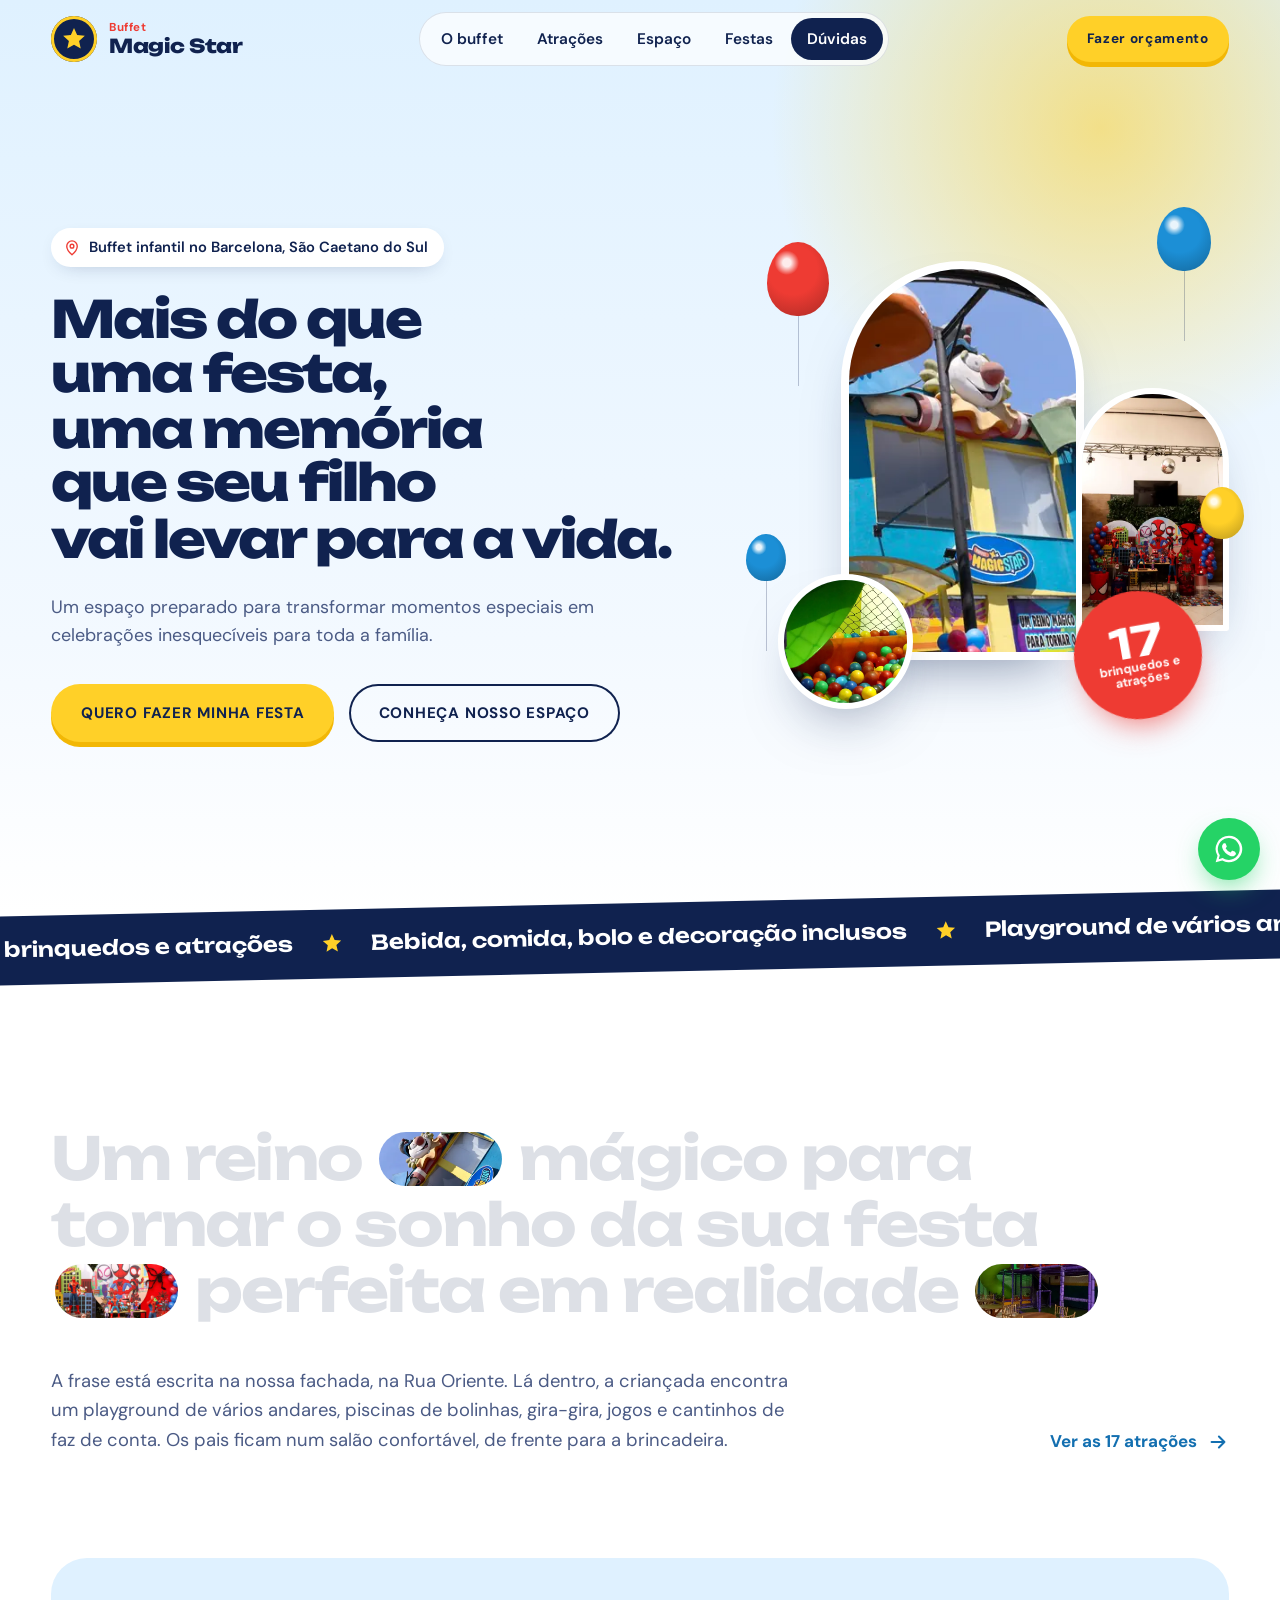
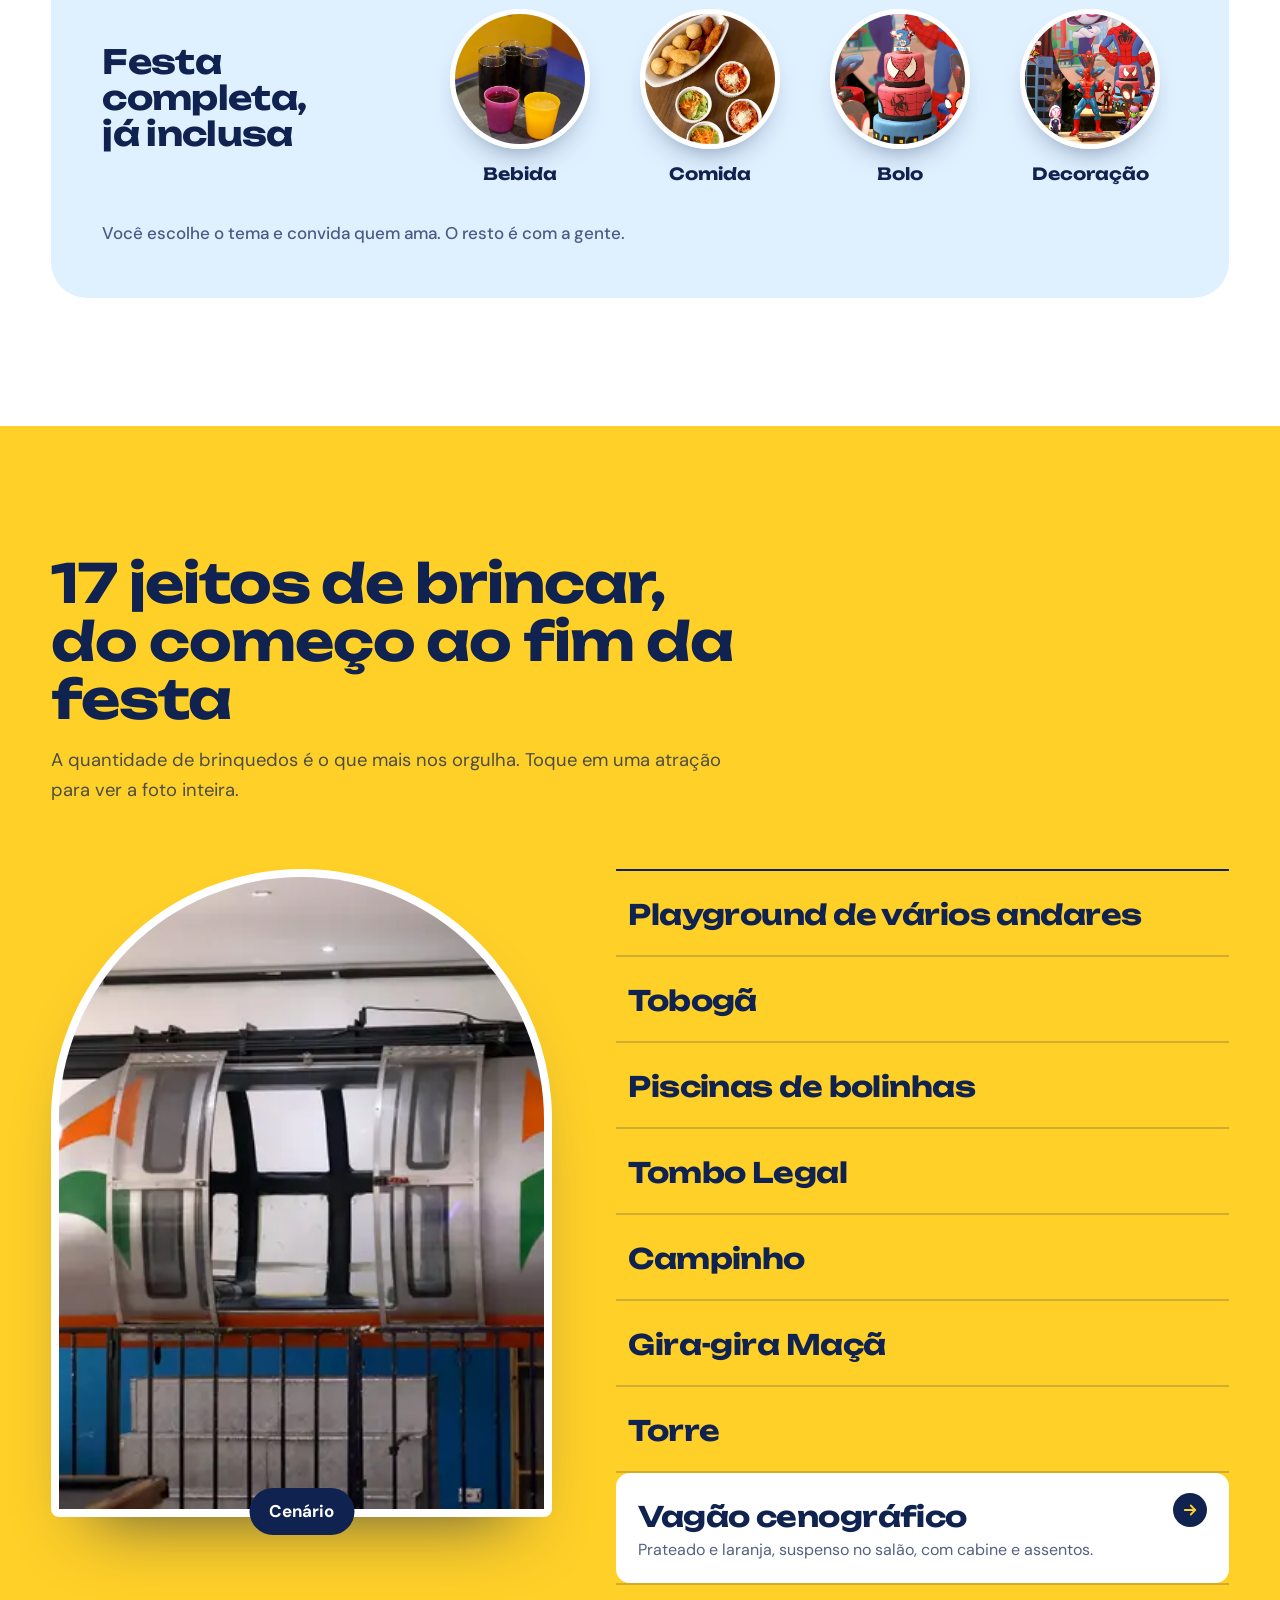
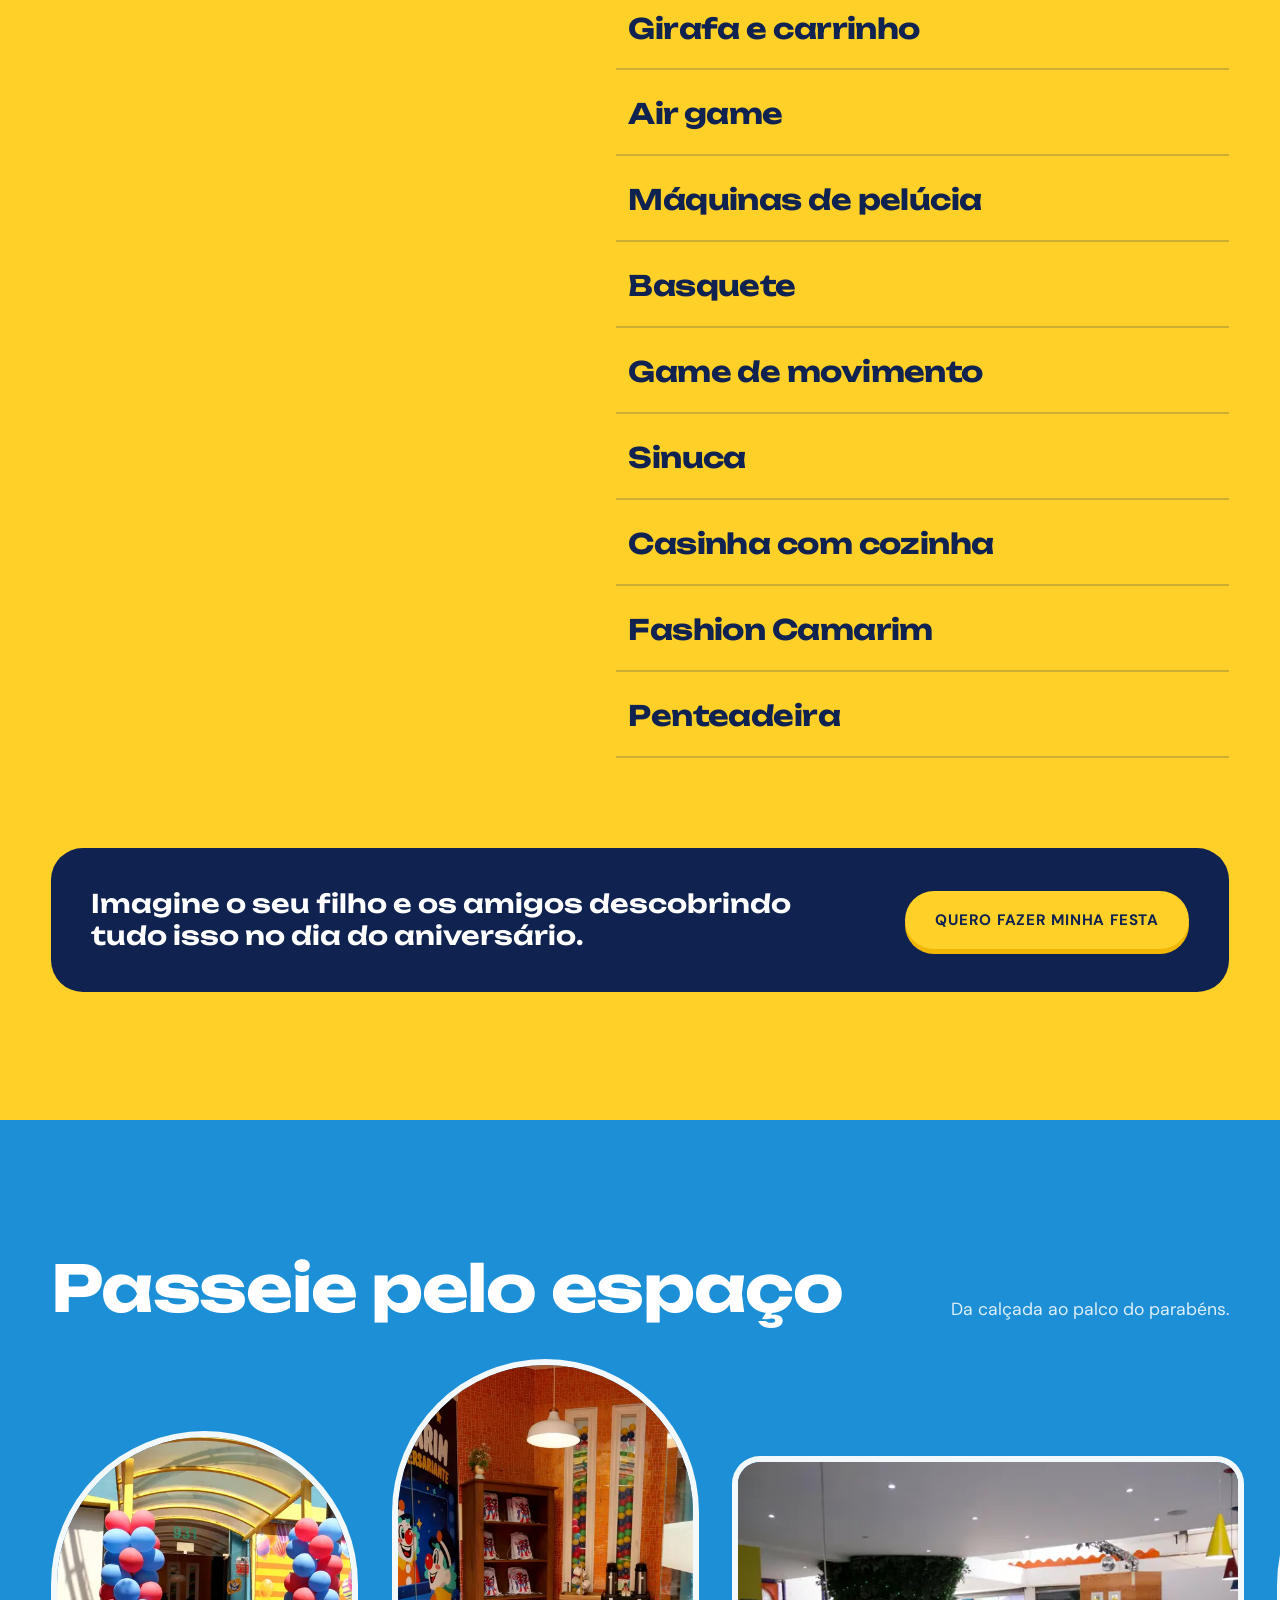
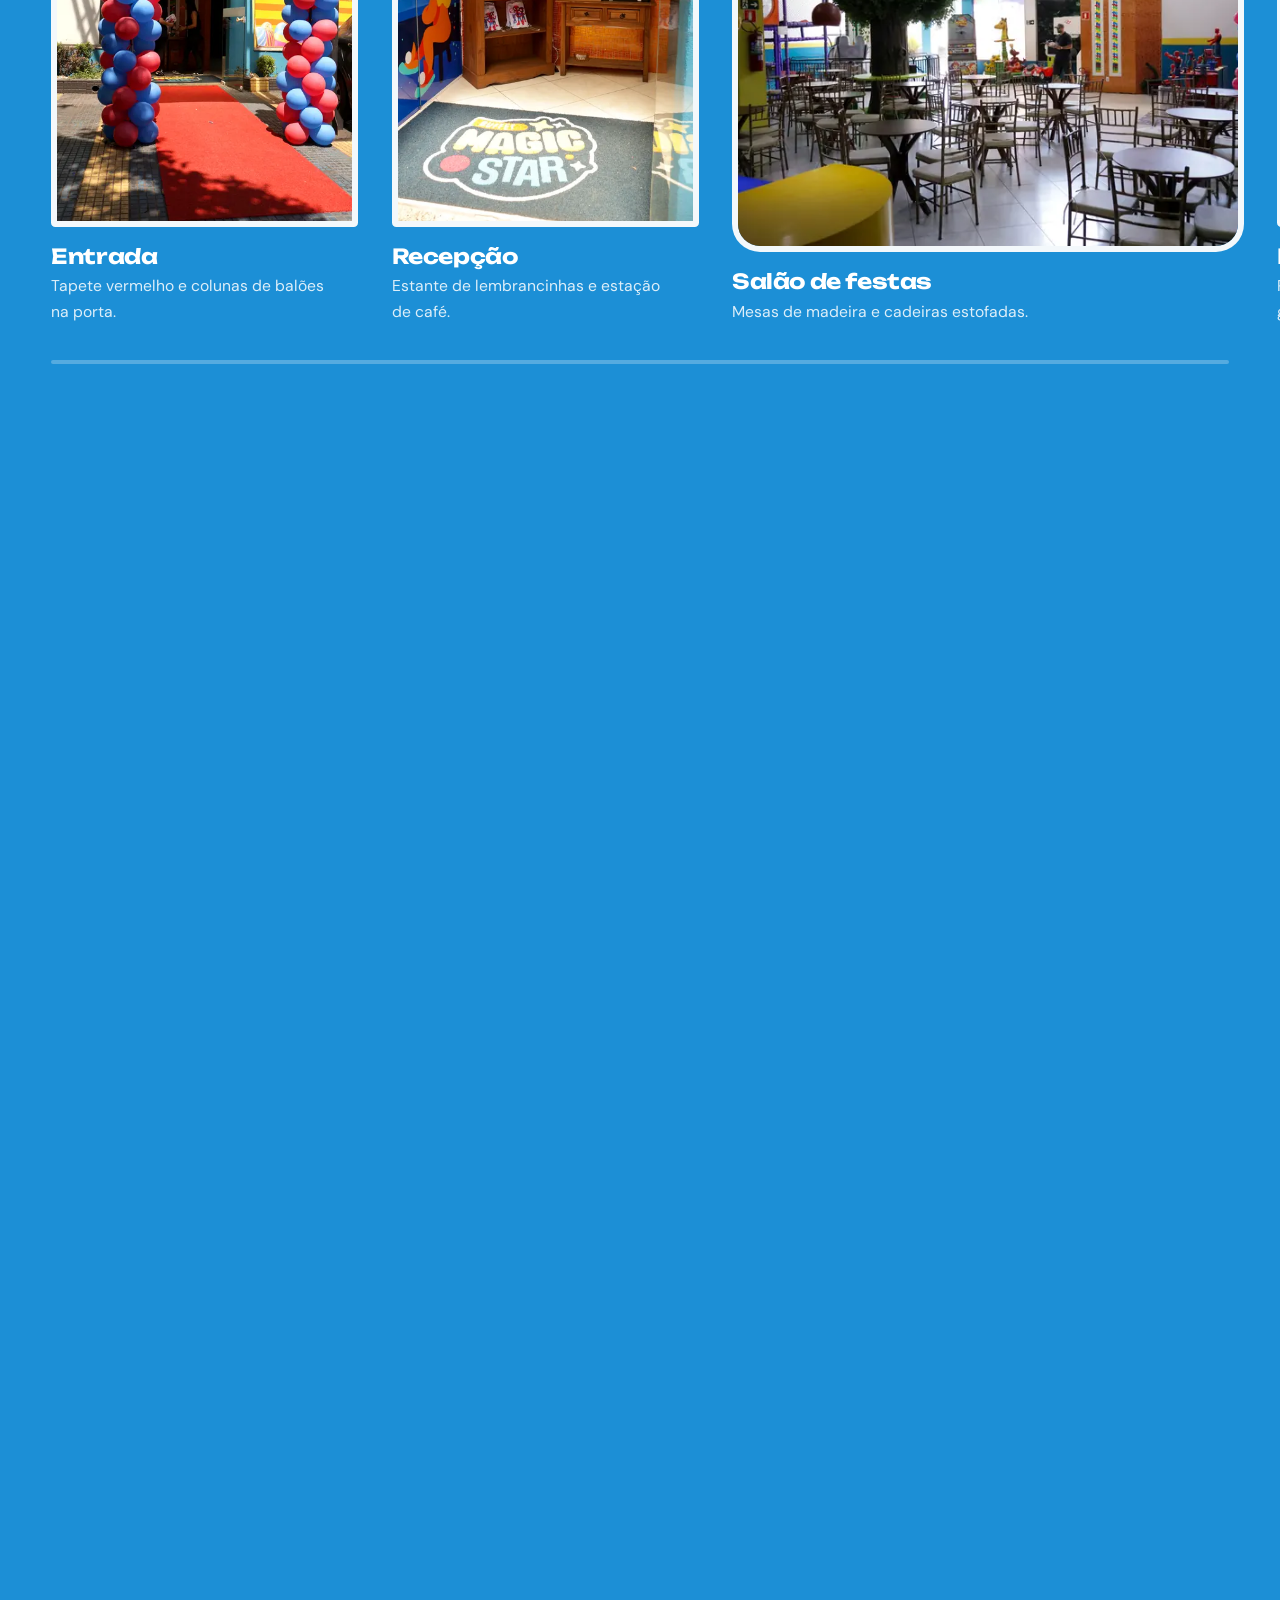
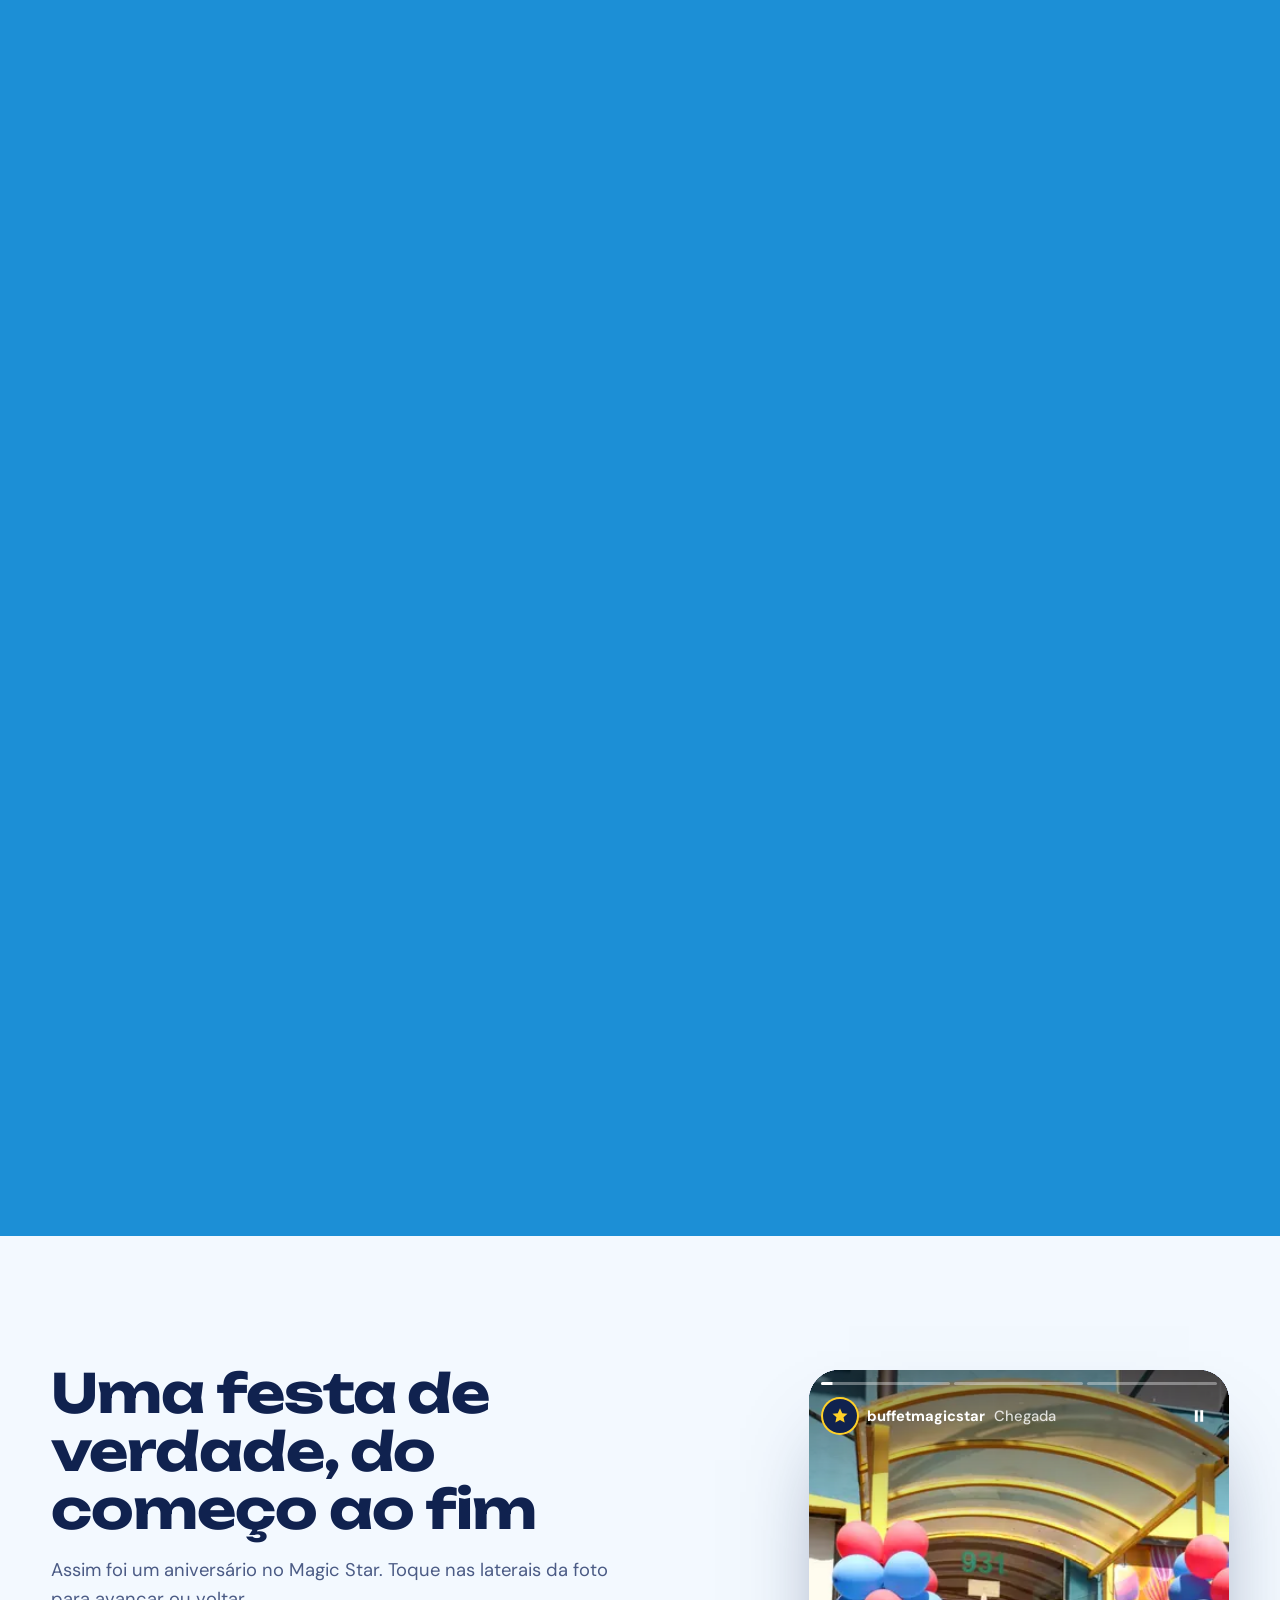
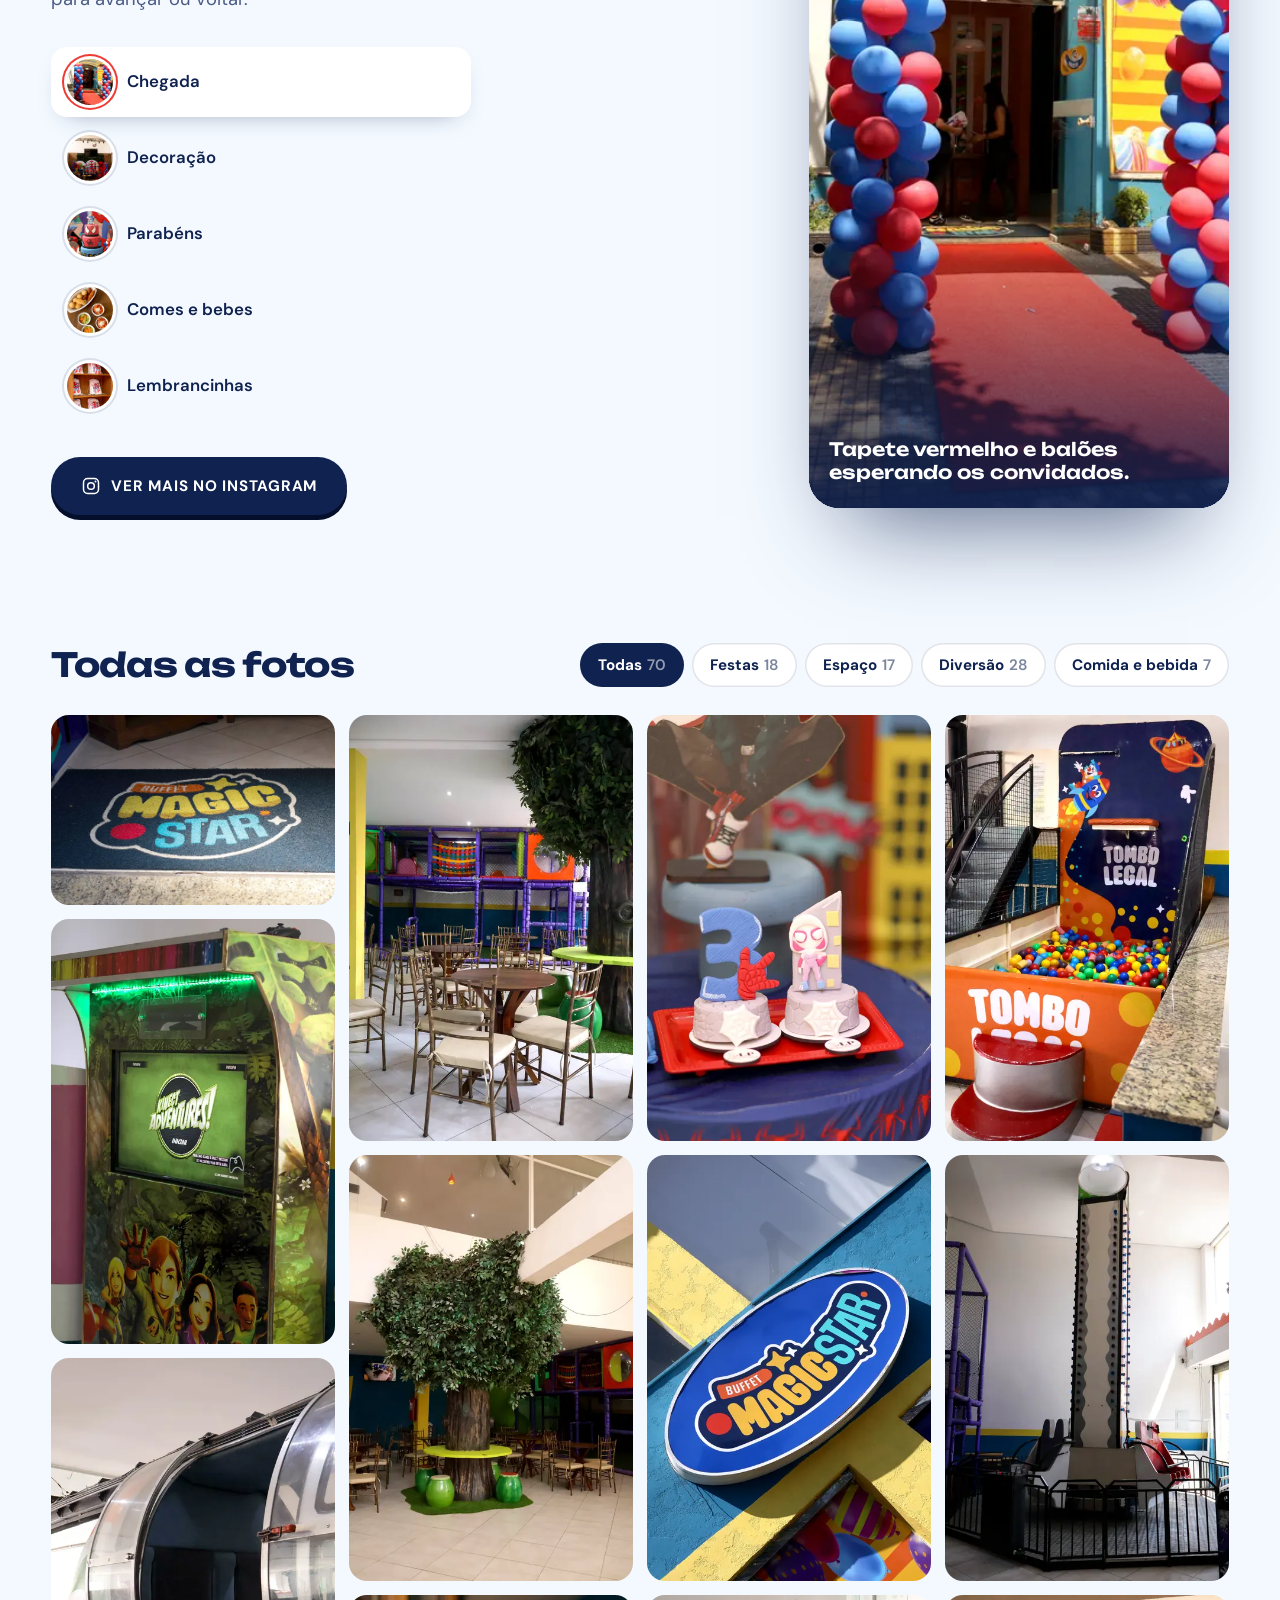
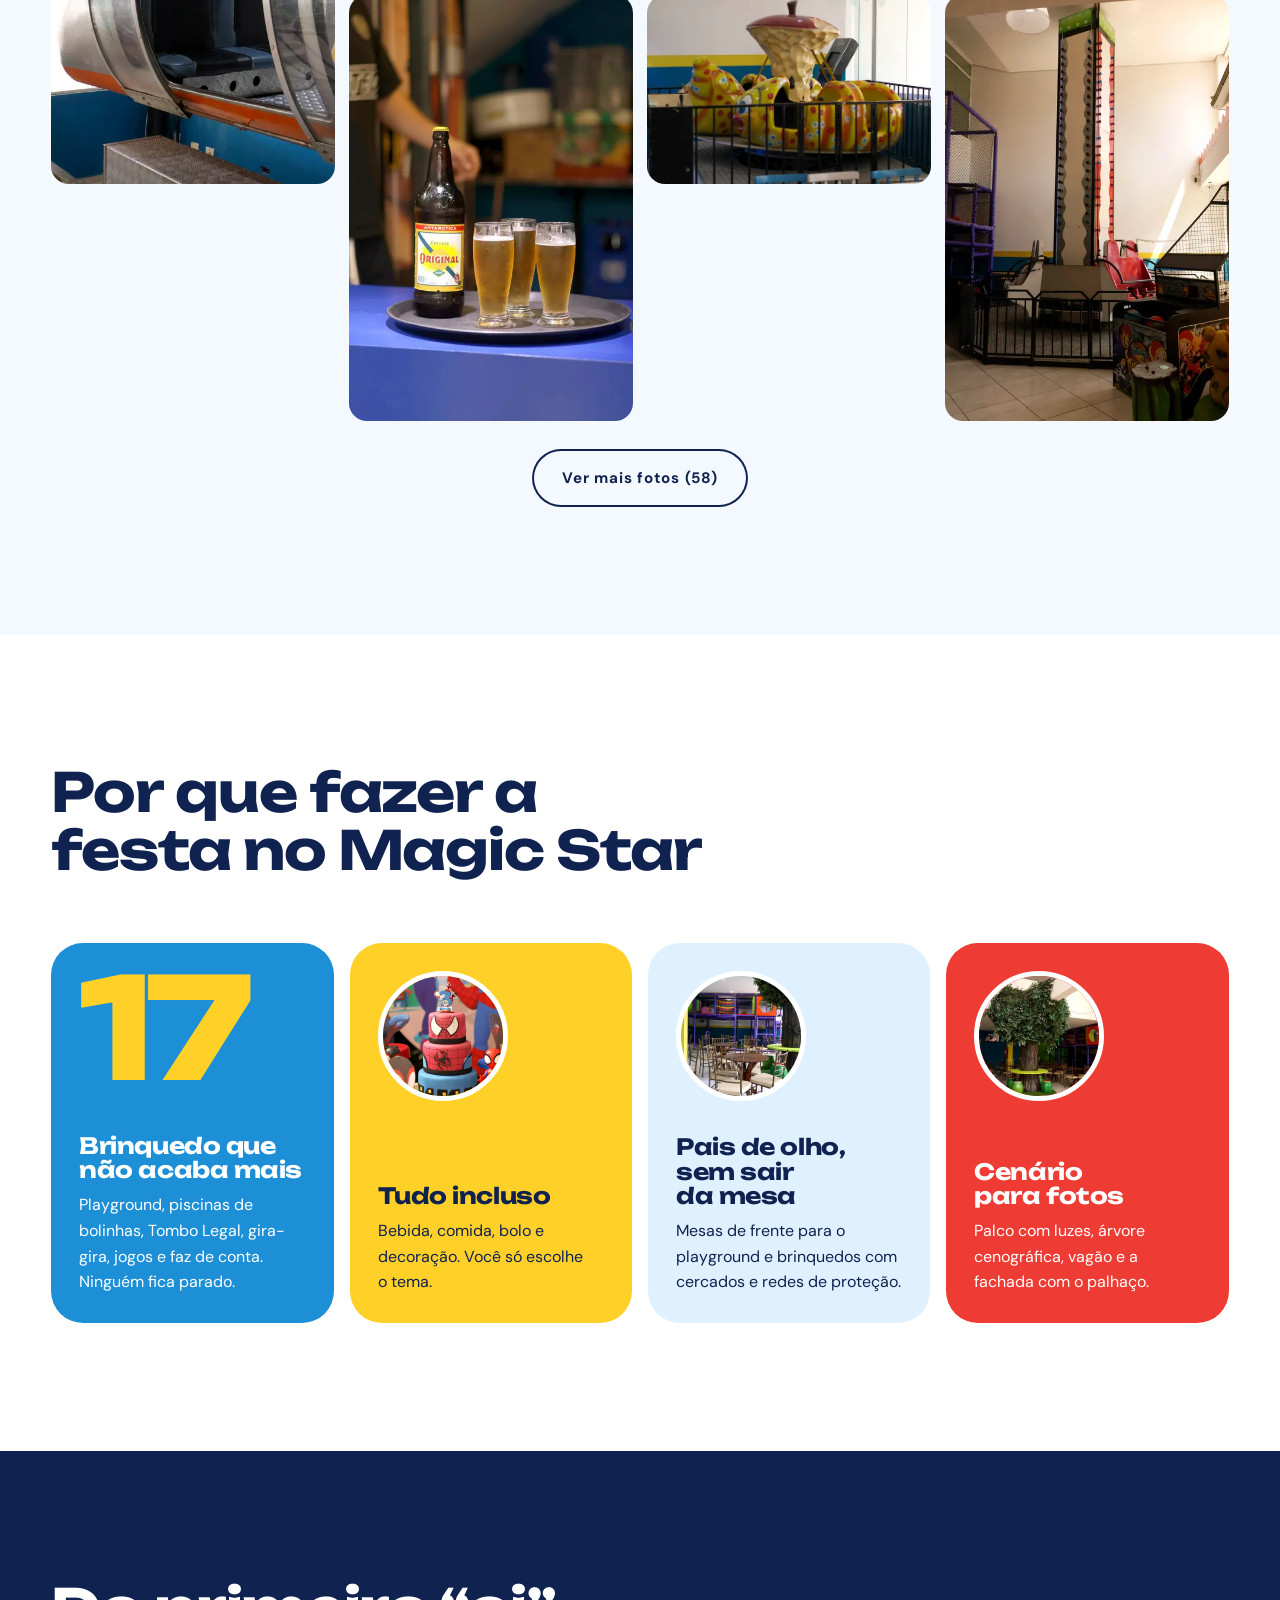
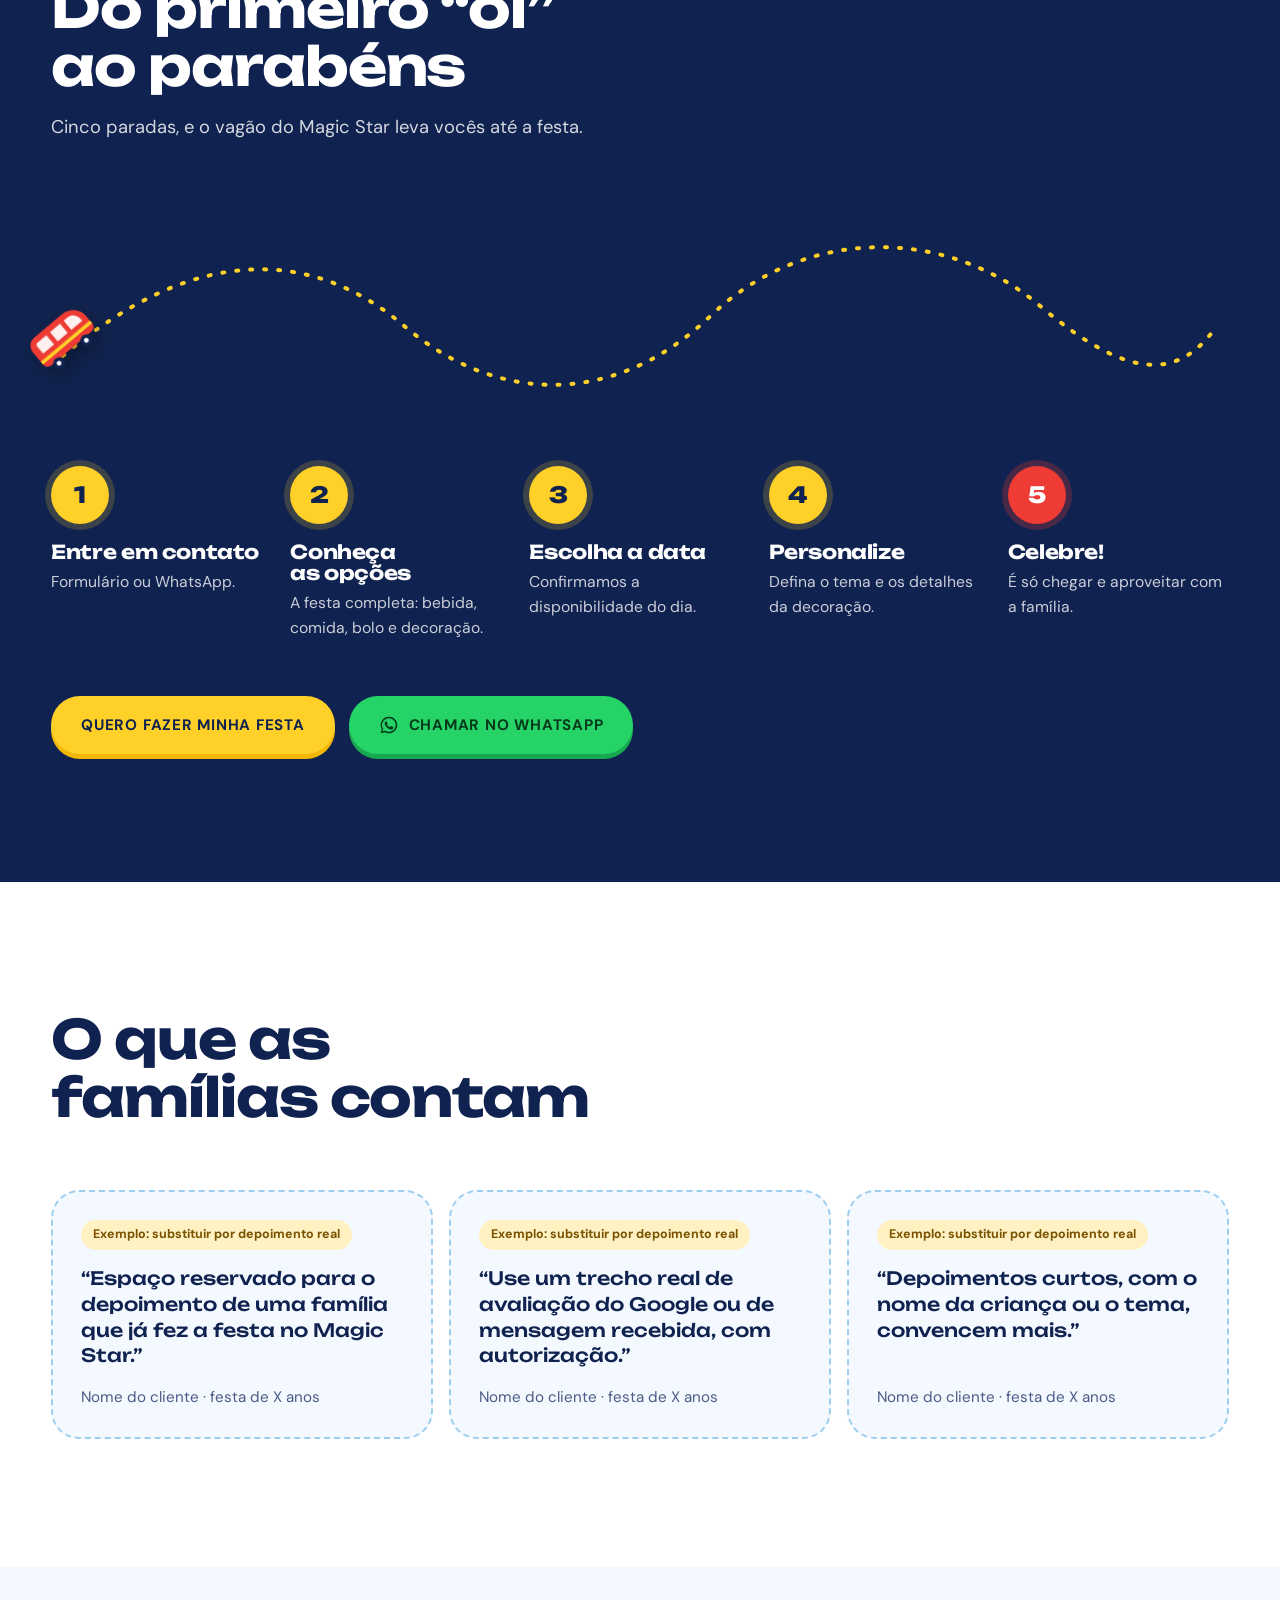
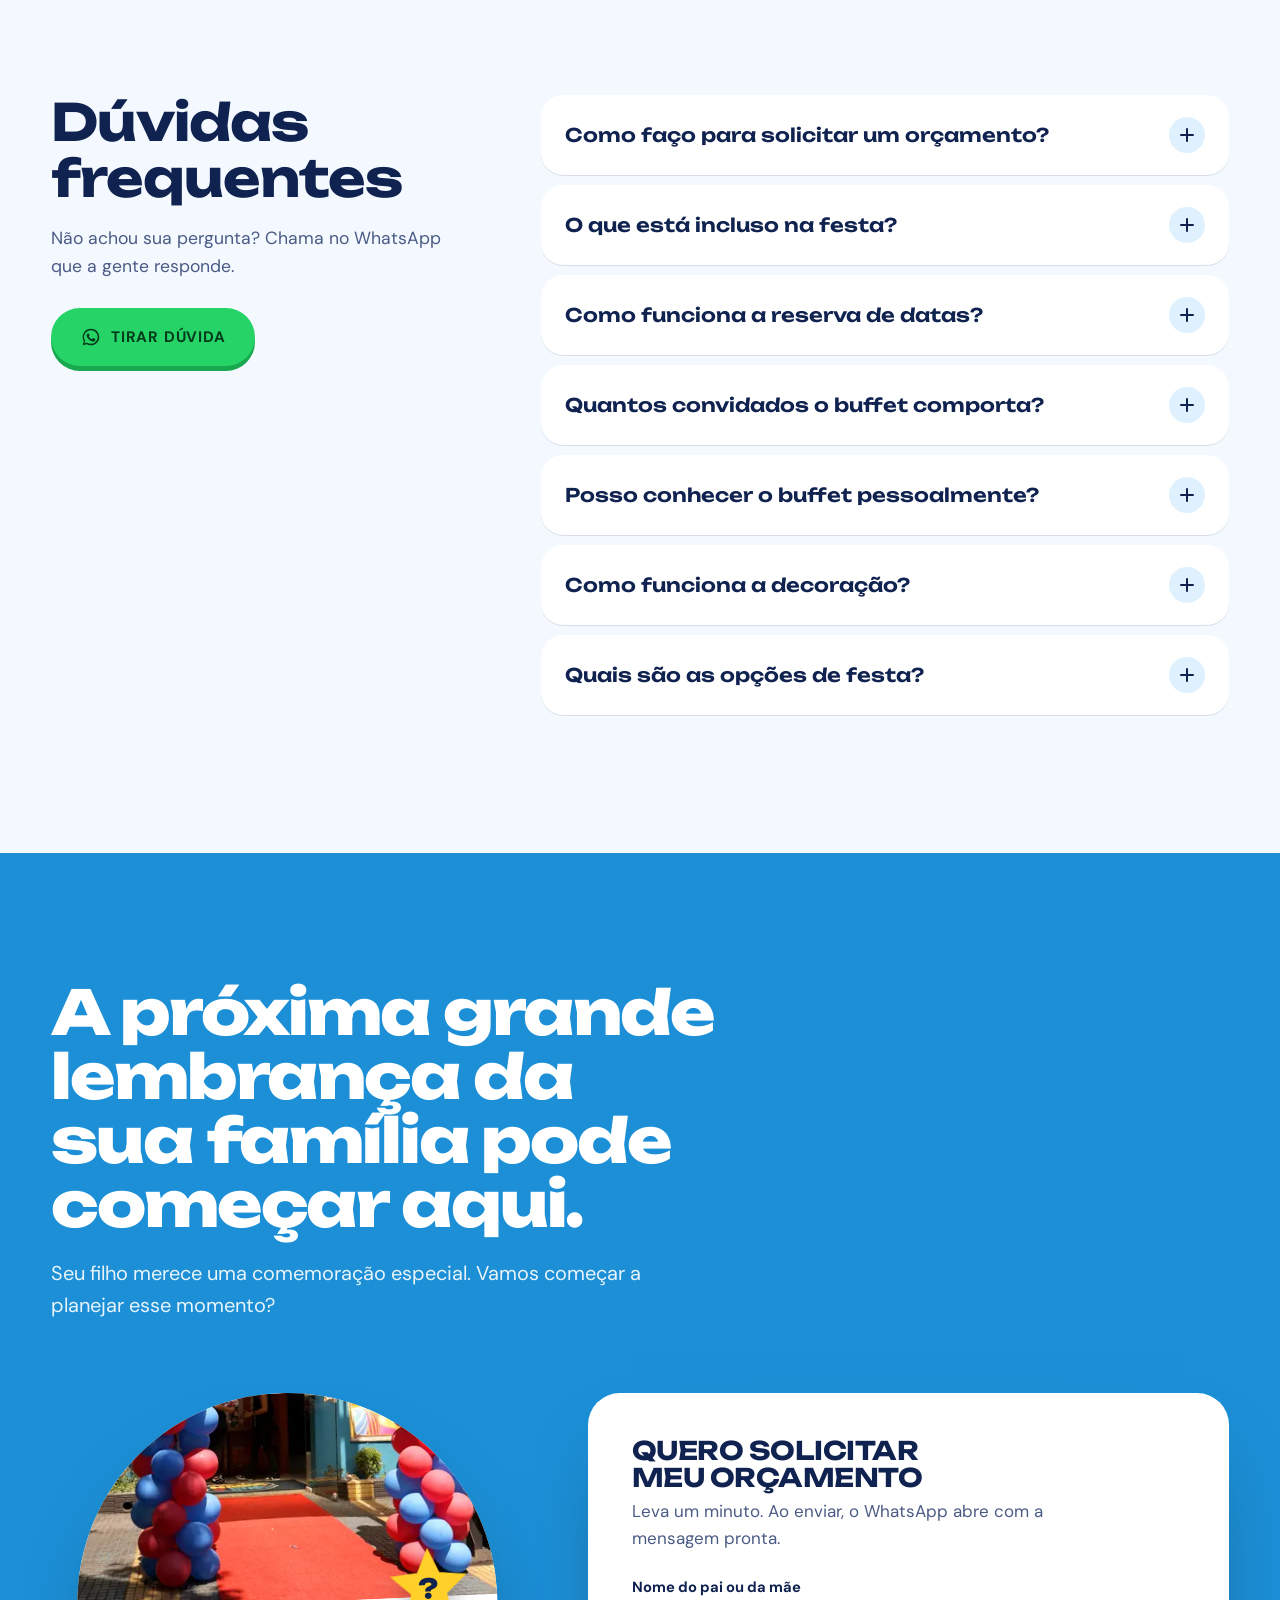
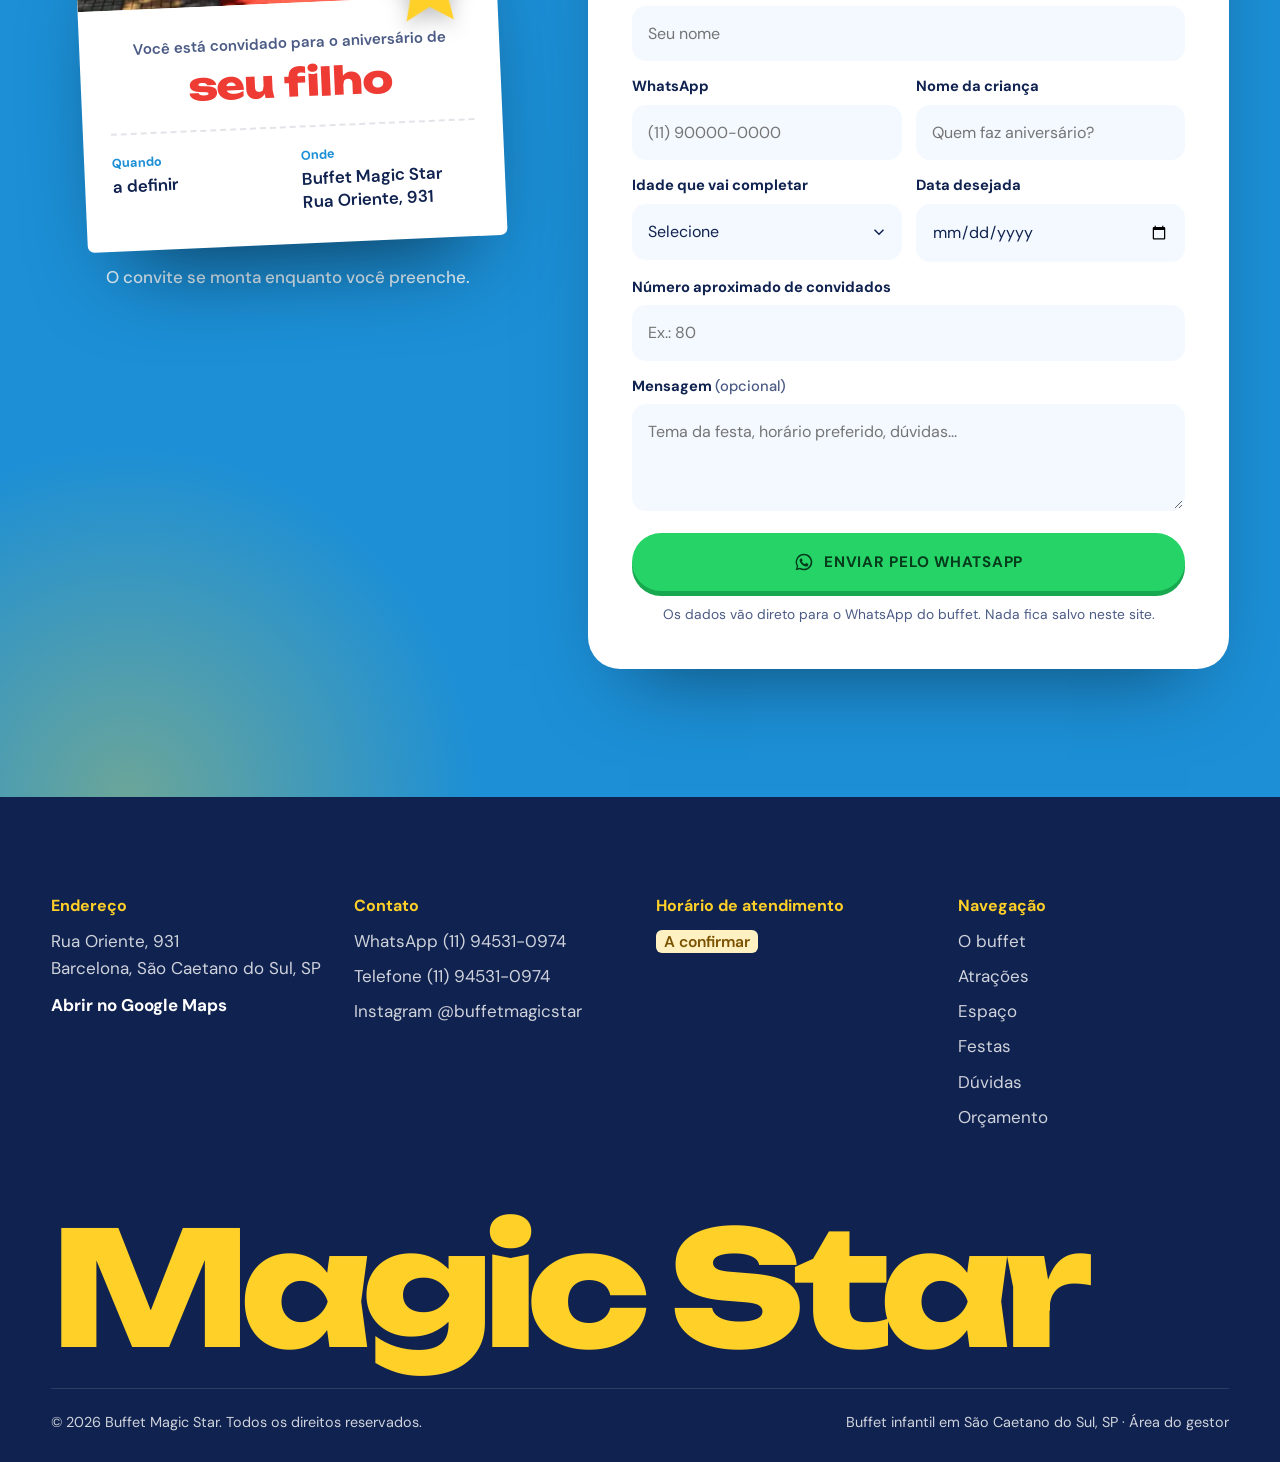
==== index.html @ 8ed6317f "Site Buffet Magic Star + Área do Gestor Site público, painel administrativo (Supabase), proposta púb" ====
<!doctype html>
<html lang="pt-BR">
<head>
  <meta charset="utf-8">
  <meta name="viewport" content="width=device-width, initial-scale=1, viewport-fit=cover">
  <!-- SEO: ao definir o domínio, troque https://www.buffetmagicstar.com.br em todo este <head> -->
  <title>Buffet Infantil em São Caetano do Sul | Buffet Magic Star – Barcelona</title>
  <meta name="description" content="Buffet infantil no bairro Barcelona, em São Caetano do Sul. 17 brinquedos e atrações, playground de vários andares e festa completa com bebida, comida, bolo e decoração. Peça seu orçamento pelo WhatsApp.">
  <meta name="keywords" content="buffet infantil São Caetano do Sul, buffet infantil Barcelona, festa infantil São Caetano, buffet de aniversário infantil ABC, Buffet Magic Star, festa infantil com playground">
  <link rel="canonical" href="https://www.buffetmagicstar.com.br/">
  <meta name="robots" content="index, follow, max-image-preview:large">
  <meta name="theme-color" content="#1c8fd6">
  <meta name="geo.region" content="BR-SP">
  <meta name="geo.placename" content="São Caetano do Sul">

  <meta property="og:type" content="website">
  <meta property="og:locale" content="pt_BR">
  <meta property="og:site_name" content="Buffet Magic Star">
  <meta property="og:title" content="Buffet Magic Star | Buffet infantil em São Caetano do Sul">
  <meta property="og:description" content="Mais do que uma festa, uma memória que seu filho vai levar para a vida. 17 brinquedos e festa completa com bebida, comida, bolo e decoração.">
  <meta property="og:url" content="https://www.buffetmagicstar.com.br/">
  <meta property="og:image" content="https://www.buffetmagicstar.com.br/assets/og-image.jpg">
  <meta property="og:image:width" content="1200">
  <meta property="og:image:height" content="630">
  <meta property="og:image:alt" content="Salão do Buffet Magic Star com mesas e playground de vários andares">
  <meta name="twitter:card" content="summary_large_image">

  <link rel="icon" href="assets/favicon.svg" type="image/svg+xml">
  <link rel="apple-touch-icon" href="assets/apple-touch-icon.png">
  <link rel="manifest" href="site.webmanifest">

  <link rel="preconnect" href="https://fonts.googleapis.com">
  <link rel="preconnect" href="https://fonts.gstatic.com" crossorigin>
  <link href="https://fonts.googleapis.com/css2?family=Unbounded:wght@500;600;700;800&family=DM+Sans:opsz,wght@9..40,400;9..40,500;9..40,600;9..40,700&display=swap" rel="stylesheet">
  <link rel="preload" as="image" href="assets/img/fachada-vagao-palhaco-1280.webp" imagesrcset="assets/img/fachada-vagao-palhaco-640.webp 640w, assets/img/fachada-vagao-palhaco-1280.webp 1280w" imagesizes="(max-width: 820px) 60vw, 30vw" fetchpriority="high">
  <link rel="stylesheet" href="assets/css/style.css">

  <script type="application/ld+json">
  {
    "@context": "https://schema.org",
    "@graph": [
      {
        "@type": ["LocalBusiness", "EventVenue"],
        "@id": "https://www.buffetmagicstar.com.br/#buffet",
        "name": "Buffet Magic Star",
        "description": "Buffet infantil em São Caetano do Sul com 17 brinquedos e atrações, playground de vários andares e festa completa com bebida, comida, bolo e decoração.",
        "url": "https://www.buffetmagicstar.com.br/",
        "image": ["https://www.buffetmagicstar.com.br/assets/og-image.jpg"],
        "telephone": "+55-11-94531-0974",
        "address": {
          "@type": "PostalAddress",
          "streetAddress": "Rua Oriente, 931",
          "addressLocality": "São Caetano do Sul",
          "addressRegion": "SP",
          "addressCountry": "BR"
        },
        "areaServed": ["São Caetano do Sul", "ABC Paulista"],
        "sameAs": ["https://www.instagram.com/buffetmagicstar/"]
      },
      {
        "@type": "FAQPage",
        "mainEntity": [
          { "@type": "Question", "name": "Como faço para solicitar um orçamento?", "acceptedAnswer": { "@type": "Answer", "text": "Preencha o formulário do site, que monta a mensagem e abre o WhatsApp do buffet, ou chame direto no (11) 94531-0974." } },
          { "@type": "Question", "name": "O que está incluso na festa?", "acceptedAnswer": { "@type": "Answer", "text": "A festa inclui bebida, comida, bolo e decoração, além de todos os brinquedos do espaço." } }
        ]
      }
    ]
  }
  </script>
</head>
<body>
<a class="skip-link" href="#conteudo">Pular para o conteúdo</a>

<svg width="0" height="0" style="position:absolute" aria-hidden="true">
  <defs>
    <symbol id="i-star" viewBox="0 0 24 24"><path fill="currentColor" d="M12 1.8l2.9 6.5 7.1.7-5.3 4.8 1.5 7-6.2-3.6-6.2 3.6 1.5-7L2 9l7.1-.7z"/></symbol>
    <symbol id="i-wa" viewBox="0 0 24 24"><path fill="currentColor" d="M12 2a10 10 0 0 0-8.6 15.1L2 22l5-1.3A10 10 0 1 0 12 2zm0 18.2c-1.6 0-3.1-.4-4.4-1.2l-.3-.2-3 .8.8-2.9-.2-.3A8.2 8.2 0 1 1 12 20.2zm4.5-6.1c-.2-.1-1.5-.7-1.7-.8-.2-.1-.4-.1-.6.1l-.8 1c-.1.2-.3.2-.5.1a6.7 6.7 0 0 1-3.3-2.9c-.2-.4.2-.4.7-1.3.1-.2 0-.3 0-.4l-.8-1.8c-.2-.5-.4-.4-.6-.4h-.5c-.2 0-.4.1-.7.3-.2.3-.9.9-.9 2.2s.9 2.5 1 2.7c.1.2 1.8 2.8 4.4 3.9 1.6.7 2.3.8 3.1.6.5-.1 1.5-.6 1.7-1.2.2-.6.2-1.1.2-1.2-.1-.1-.3-.2-.5-.3z"/></symbol>
    <symbol id="i-ig" viewBox="0 0 24 24"><g fill="none" stroke="currentColor" stroke-width="1.8"><rect x="3" y="3" width="18" height="18" rx="5"/><circle cx="12" cy="12" r="4"/></g><circle cx="17.4" cy="6.6" r="1.2" fill="currentColor"/></symbol>
    <symbol id="i-pin" viewBox="0 0 24 24"><g fill="none" stroke="currentColor" stroke-width="1.8" stroke-linejoin="round"><path d="M12 21s-7-6.1-7-11.5a7 7 0 0 1 14 0C19 14.9 12 21 12 21z"/><circle cx="12" cy="9.5" r="2.5"/></g></symbol>
    <symbol id="i-left" viewBox="0 0 24 24"><path fill="none" stroke="currentColor" stroke-width="2.2" stroke-linecap="round" stroke-linejoin="round" d="M15 5l-7 7 7 7"/></symbol>
    <symbol id="i-right" viewBox="0 0 24 24"><path fill="none" stroke="currentColor" stroke-width="2.2" stroke-linecap="round" stroke-linejoin="round" d="M9 5l7 7-7 7"/></symbol>
    <symbol id="i-close" viewBox="0 0 24 24"><path fill="none" stroke="currentColor" stroke-width="2.2" stroke-linecap="round" d="M6 6l12 12M18 6L6 18"/></symbol>
    <symbol id="i-expand" viewBox="0 0 24 24"><path fill="none" stroke="currentColor" stroke-width="2" stroke-linecap="round" stroke-linejoin="round" d="M4 9V4h5M20 9V4h-5M4 15v5h5M20 15v5h-5"/></symbol>
    <symbol id="i-pause" viewBox="0 0 24 24"><path fill="currentColor" d="M7 5h3.5v14H7zM13.5 5H17v14h-3.5z"/></symbol>
    <symbol id="i-play" viewBox="0 0 24 24"><path fill="currentColor" d="M8 5v14l11-7z"/></symbol>
    <symbol id="i-arrow" viewBox="0 0 24 24"><path fill="none" stroke="currentColor" stroke-width="2.2" stroke-linecap="round" stroke-linejoin="round" d="M5 12h14M13 6l6 6-6 6"/></symbol>
    <!-- vagão da fachada, usado no trilho do "Como funciona" -->
    <symbol id="i-wagon" viewBox="0 0 64 40"><path fill="#ee3b33" d="M6 12c0-5 4-9 9-9h30c8 0 15 6 15 14v8c0 3-2 5-5 5H11c-3 0-5-2-5-5z"/><path fill="#fff" opacity=".92" d="M14 8h10v10H12v-8c0-1 1-2 2-2zM28 8h11v10H28zM43 8h4c5 0 8 4 8 9v1H43z"/><path fill="#ffd028" d="M6 22h54v3H6z"/><circle cx="17" cy="33" r="5" fill="#10224f"/><circle cx="47" cy="33" r="5" fill="#10224f"/><circle cx="17" cy="33" r="2" fill="#fff"/><circle cx="47" cy="33" r="2" fill="#fff"/></symbol>
  </defs>
</svg>

<!-- ========== CABEÇALHO ========== -->
<header class="header">
  <div class="header__inner">
    <a class="brand" href="#inicio" aria-label="Buffet Magic Star, voltar ao início">
      <span class="brand__badge" aria-hidden="true"><svg><use href="#i-star"/></svg></span>
      <span class="brand__text"><span class="brand__small">Buffet</span><span class="brand__name">Magic Star</span></span>
    </a>
    <nav class="nav" aria-label="Principal">
      <a href="#o-buffet">O buffet</a>
      <a href="#atracoes">Atrações</a>
      <a href="#espaco">Espaço</a>
      <a href="#festa">Festas</a>
      <a href="#duvidas">Dúvidas</a>
    </nav>
    <a class="btn btn--sm" href="#orcamento">Fazer orçamento</a>
    <button class="menu-toggle" type="button" aria-expanded="false" aria-controls="menu-mobile" aria-label="Abrir menu"><span></span></button>
  </div>
</header>

<div class="mobile-menu" id="menu-mobile" aria-hidden="true">
  <nav aria-label="Menu do celular">
    <a href="#o-buffet">O buffet</a>
    <a href="#atracoes">Atrações</a>
    <a href="#espaco">Espaço</a>
    <a href="#festa">Festas</a>
    <a href="#como-funciona">Como funciona</a>
    <a href="#duvidas">Dúvidas</a>
  </nav>
  <a class="btn" href="#orcamento">QUERO FAZER MINHA FESTA</a>
  <p class="mobile-menu__meta">Rua Oriente, 931, Barcelona, São Caetano do Sul</p>
</div>

<main id="conteudo">

<!-- ========== 1. INÍCIO ========== -->
<section class="hero" id="inicio" aria-labelledby="hero-title">
  <div class="hero__sun" aria-hidden="true"></div>
  <div class="hero__grid">
    <div class="hero__copy">
      <p class="hero__place"><svg aria-hidden="true"><use href="#i-pin"/></svg>Buffet infantil no Barcelona, São Caetano do Sul</p>
      <h1 class="hero__title" id="hero-title">
        <span class="line"><span>Mais do que uma festa,</span></span>
        <span class="line"><span>uma memória que seu filho</span></span>
        <span class="line"><span>vai levar para a vida.</span></span>
      </h1>
      <p class="hero__sub">Um espaço preparado para transformar momentos especiais em celebrações inesquecíveis para toda a família.</p>
      <div class="hero__ctas">
        <a class="btn" href="#orcamento">QUERO FAZER MINHA FESTA</a>
        <a class="btn btn--outline" href="#espaco">CONHEÇA NOSSO ESPAÇO</a>
      </div>
    </div>

    <div class="hero__stage" aria-label="Fotos do Buffet Magic Star">
      <figure class="arch arch--main"><img src="assets/img/fachada-vagao-palhaco-1280.webp" srcset="assets/img/fachada-vagao-palhaco-640.webp 640w, assets/img/fachada-vagao-palhaco-1280.webp 1280w, assets/img/fachada-vagao-palhaco-1920.webp 1920w" sizes="(max-width: 820px) 60vw, 30vw" width="1280" height="853" fetchpriority="high" decoding="async" alt="Fachada azul e amarela do Buffet Magic Star com o palhaço e o vagão cenográfico"></figure>
      <figure class="arch arch--b"><img src="assets/img/palco-mesa-bolo-1280.webp" srcset="assets/img/palco-mesa-bolo-640.webp 480w, assets/img/palco-mesa-bolo-1280.webp 960w" sizes="(max-width: 820px) 34vw, 16vw" width="960" height="1440" fetchpriority="high" decoding="async" alt="Palco da mesa do bolo com iluminação, globo espelhado e painel de folhagem"></figure>
      <figure class="circle circle--c"><img src="assets/img/piscina-bolinhas-1280.webp" srcset="assets/img/piscina-bolinhas-640.webp 480w, assets/img/piscina-bolinhas-1280.webp 960w" sizes="(max-width: 820px) 28vw, 13vw" width="960" height="1440" fetchpriority="high" decoding="async" alt="Piscina de bolinhas coloridas do playground"></figure>
      <div class="hero__sticker" aria-hidden="true"><strong>17</strong><span>brinquedos e atrações</span></div>
      <canvas class="hero__canvas" aria-hidden="true"></canvas>
      <div class="hero__fallback" aria-hidden="true"></div>
    </div>
  </div>
</section>

<div class="ticker" aria-hidden="true">
  <div class="ticker__track">
    <span>17 brinquedos e atrações</span><svg><use href="#i-star"/></svg>
    <span>Bebida, comida, bolo e decoração inclusos</span><svg><use href="#i-star"/></svg>
    <span>Playground de vários andares</span><svg><use href="#i-star"/></svg>
    <span>Rua Oriente, 931, Barcelona</span><svg><use href="#i-star"/></svg>
    <span>17 brinquedos e atrações</span><svg><use href="#i-star"/></svg>
    <span>Bebida, comida, bolo e decoração inclusos</span><svg><use href="#i-star"/></svg>
    <span>Playground de vários andares</span><svg><use href="#i-star"/></svg>
    <span>Rua Oriente, 931, Barcelona</span><svg><use href="#i-star"/></svg>
  </div>
</div>

<!-- ========== 2. CONHEÇA NOSSO BUFFET ========== -->
<section class="section about" id="o-buffet" aria-labelledby="about-title">
  <div class="wrap">
    <h2 class="visually-hidden" id="about-title">Conheça o Buffet Magic Star</h2>
    <p class="statement" data-statement>
      Um reino <span class="pill"><img src="assets/img/fachada-palhaco-640.webp" srcset="assets/img/fachada-palhaco-640.webp 480w, assets/img/fachada-palhaco-1280.webp 960w" sizes="160px" width="960" height="1440" loading="lazy" decoding="async" alt="Palhaço cenográfico no alto da fachada do Buffet Magic Star"></span> mágico para tornar o sonho da sua festa <span class="pill"><img src="assets/img/mesa-decorada-tema-640.webp" srcset="assets/img/mesa-decorada-tema-640.webp 640w, assets/img/mesa-decorada-tema-1280.webp 1280w, assets/img/mesa-decorada-tema-1920.webp 1920w" sizes="160px" width="1280" height="853" loading="lazy" decoding="async" alt="Mesa decorada com tema de super-herói, painéis redondos e balões"></span> perfeita em realidade <span class="pill"><img src="assets/img/playground-toboga-640.webp" srcset="assets/img/playground-toboga-640.webp 480w, assets/img/playground-toboga-1280.webp 960w" sizes="160px" width="960" height="1440" loading="lazy" decoding="async" alt="Playground multinível com tobogã verde"></span>
    </p>
    <div class="about__foot">
      <p class="about__note">A frase está escrita na nossa fachada, na Rua Oriente. Lá dentro, a criançada encontra um playground de vários andares, piscinas de bolinhas, gira-gira, jogos e cantinhos de faz de conta. Os pais ficam num salão confortável, de frente para a brincadeira.</p>
      <a class="link-arrow" href="#atracoes">Ver as 17 atrações <svg aria-hidden="true"><use href="#i-arrow"/></svg></a>
    </div>

    <div class="included">
      <h3 class="included__title">Festa completa, já inclusa</h3>
      <ul class="included__list">
        <li class="reveal"><span class="circle"><img src="assets/img/bebidas-copos-640.webp" srcset="assets/img/bebidas-copos-640.webp 480w, assets/img/bebidas-copos-1280.webp 960w" sizes="140px" width="960" height="1440" loading="lazy" decoding="async" alt="Refrigerantes e sucos servidos na bandeja"></span><strong>Bebida</strong></li>
        <li class="reveal"><span class="circle"><img src="assets/img/salgados-mesa-640.webp" srcset="assets/img/salgados-mesa-640.webp 480w, assets/img/salgados-mesa-1280.webp 960w" sizes="140px" width="960" height="1440" loading="lazy" decoding="async" alt="Salgados fritos e porções individuais"></span><strong>Comida</strong></li>
        <li class="reveal"><span class="circle"><img src="assets/img/bolo-tema-640.webp" srcset="assets/img/bolo-tema-640.webp 480w, assets/img/bolo-tema-1280.webp 960w" sizes="140px" width="960" height="1440" loading="lazy" decoding="async" alt="Bolo temático de três andares"></span><strong>Bolo</strong></li>
        <li class="reveal"><span class="circle"><img src="assets/img/mesa-decorada-detalhes-640.webp" srcset="assets/img/mesa-decorada-detalhes-640.webp 480w, assets/img/mesa-decorada-detalhes-1280.webp 960w" sizes="140px" width="960" height="1440" loading="lazy" decoding="async" alt="Detalhes da mesa decorada com bonecos do tema"></span><strong>Decoração</strong></li>
      </ul>
      <p class="included__note">Você escolhe o tema e convida quem ama. O resto é com a gente.</p>
    </div>
  </div>
</section>

<!-- ========== 4. DIVERSÃO E EXPERIÊNCIAS (lista + foto em arco) ========== -->
<section class="section attractions" id="atracoes" aria-labelledby="attr-title">
  <div class="wrap">
    <div class="sec-head">
      <h2 id="attr-title">17 jeitos de brincar, <br>do começo ao fim da festa</h2>
      <p>A quantidade de brinquedos é o que mais nos orgulha. Toque em uma atração para ver a foto inteira.</p>
    </div>
    <div class="attr">
      <div class="attr__stage" aria-hidden="true">
        <div class="attr__arch" data-attr-stage></div>
        <span class="attr__tag" data-attr-tag>Aventura</span>
      </div>
      <ol class="attr__list" data-attr-list>
        <li><button type="button" data-photo="playground-multinivel" data-tag="Aventura"><span class="attr__name">Playground de vários andares</span><span class="attr__desc">Tubos, redes, túneis e passarelas, com tobogã verde.</span></button></li>
        <li><button type="button" data-photo="toboga-piscina-bolinhas" data-tag="Aventura"><span class="attr__name">Tobogã</span><span class="attr__desc">A descida termina direto na piscina de bolinhas.</span></button></li>
        <li><button type="button" data-photo="piscina-bolinhas" data-tag="Aventura"><span class="attr__name">Piscinas de bolinhas</span><span class="attr__desc">Para mergulhar entre as cores, dentro do playground.</span></button></li>
        <li><button type="button" data-photo="tombo-legal" data-tag="Aventura"><span class="attr__name">Tombo Legal</span><span class="attr__desc">Sobe a escada e cai na piscina de bolinhas.</span></button></li>
        <li><button type="button" data-photo="playground-quadra" data-tag="Aventura"><span class="attr__name">Campinho</span><span class="attr__desc">Grama sintética, rede de proteção e bola.</span></button></li>
        <li><button type="button" data-photo="gira-gira-maca" data-tag="Giros"><span class="attr__name">Gira-gira Maçã</span><span class="attr__desc">Brinquedo giratório em forma de maçã, cercado.</span></button></li>
        <li><button type="button" data-photo="torre-infantil" data-tag="Giros"><span class="attr__name">Torre</span><span class="attr__desc">Brinquedo em torre com cadeirinhas e área cercada.</span></button></li>
        <li><button type="button" data-photo="vagao-cenografico" data-tag="Cenário"><span class="attr__name">Vagão cenográfico</span><span class="attr__desc">Prateado e laranja, suspenso no salão, com cabine e assentos.</span></button></li>
        <li><button type="button" data-photo="basquete-brinquedos" data-tag="Pequeninos"><span class="attr__name">Girafa e carrinho</span><span class="attr__desc">Brinquedos de montar para os menores.</span></button></li>
        <li><button type="button" data-photo="air-game" data-tag="Jogos"><span class="attr__name">Air game</span><span class="attr__desc">Mesa iluminada para disputas rápidas.</span></button></li>
        <li><button type="button" data-photo="maquina-pelucias-iluminada" data-tag="Jogos"><span class="attr__name">Máquinas de pelúcia</span><span class="attr__desc">Duas máquinas cheias de bichinhos.</span></button></li>
        <li><button type="button" data-photo="basquete-arcade" data-tag="Jogos"><span class="attr__name">Basquete</span><span class="attr__desc">Cesta eletrônica para os competitivos.</span></button></li>
        <li><button type="button" data-photo="fliperama" data-tag="Jogos"><span class="attr__name">Game de movimento</span><span class="attr__desc">Videogame Kinect: o corpo é o controle.</span></button></li>
        <li><button type="button" data-photo="sinuca-vagao" data-tag="Jogos"><span class="attr__name">Sinuca</span><span class="attr__desc">Para os maiores e, quem sabe, para os pais.</span></button></li>
        <li><button type="button" data-photo="casinha-cozinha" data-tag="Faz de conta"><span class="attr__name">Casinha com cozinha</span><span class="attr__desc">Fogãozinho, panelinhas e frutas de brincar.</span></button></li>
        <li><button type="button" data-photo="fashion-camarim" data-tag="Faz de conta"><span class="attr__name">Fashion Camarim</span><span class="attr__desc">Acessórios e roupinhas para se arrumar.</span></button></li>
        <li><button type="button" data-photo="camarim-penteadeira" data-tag="Faz de conta"><span class="attr__name">Penteadeira</span><span class="attr__desc">Espelho com luzes, do jeito dos camarins.</span></button></li>
      </ol>
    </div>
    <div class="cta-band">
      <p>Imagine o seu filho e os amigos descobrindo tudo isso no dia do aniversário.</p>
      <a class="btn" href="#orcamento">QUERO FAZER MINHA FESTA</a>
    </div>
  </div>
</section>

<!-- ========== 3. NOSSO ESPAÇO (rolagem horizontal) ========== -->
<section class="spaces" id="espaco" aria-labelledby="space-title" data-hscroll>
  <div class="spaces__sticky">
    <div class="spaces__head wrap">
      <h2 id="space-title">Passeie pelo espaço</h2>
      <p>Da calçada ao palco do parabéns. <span class="only-touch">Deslize para o lado.</span></p>
    </div>
    <div class="spaces__track" data-hscroll-track>
      <article class="space"><button class="space__img arch" type="button" data-zoom="entrada-tapete-vermelho" aria-label="Ampliar: entrada"><img src="assets/img/entrada-tapete-vermelho-1280.webp" srcset="assets/img/entrada-tapete-vermelho-640.webp 480w, assets/img/entrada-tapete-vermelho-1280.webp 960w" sizes="(max-width: 820px) 70vw, 26vw" width="960" height="1440" loading="lazy" decoding="async" alt="Entrada com tapete vermelho e colunas de balões"></button><h3>Entrada</h3><p>Tapete vermelho e colunas de balões na porta.</p></article>
      <article class="space space--tall"><button class="space__img arch" type="button" data-zoom="recepcao" aria-label="Ampliar: recepção"><img src="assets/img/recepcao-1280.webp" srcset="assets/img/recepcao-640.webp 480w, assets/img/recepcao-1280.webp 960w" sizes="(max-width: 820px) 70vw, 26vw" width="960" height="1440" loading="lazy" decoding="async" alt="Recepção com tapete do logo, estante de lembrancinhas e estação de café"></button><h3>Recepção</h3><p>Estante de lembrancinhas e estação de café.</p></article>
      <article class="space space--wide"><button class="space__img" type="button" data-zoom="salao-panorama" aria-label="Ampliar: salão"><img src="assets/img/salao-panorama-1280.webp" srcset="assets/img/salao-panorama-640.webp 640w, assets/img/salao-panorama-1280.webp 1280w, assets/img/salao-panorama-1920.webp 1920w" sizes="(max-width: 820px) 85vw, 42vw" width="1280" height="853" loading="lazy" decoding="async" alt="Vista ampla do salão de festas do Buffet Magic Star"></button><h3>Salão de festas</h3><p>Mesas de madeira e cadeiras estofadas.</p></article>
      <article class="space"><button class="space__img arch" type="button" data-zoom="palco-mesa-bolo" aria-label="Ampliar: palco"><img src="assets/img/palco-mesa-bolo-1280.webp" srcset="assets/img/palco-mesa-bolo-640.webp 480w, assets/img/palco-mesa-bolo-1280.webp 960w" sizes="(max-width: 820px) 70vw, 26vw" width="960" height="1440" loading="lazy" decoding="async" alt="Palco da mesa do bolo com iluminação, globo espelhado e painel de folhagem"></button><h3>Palco do parabéns</h3><p>Painel verde, treliça de luzes e globo espelhado.</p></article>
      <article class="space space--tall"><button class="space__img arch" type="button" data-zoom="arvore-salao" aria-label="Ampliar: árvore"><img src="assets/img/arvore-salao-1280.webp" srcset="assets/img/arvore-salao-640.webp 480w, assets/img/arvore-salao-1280.webp 960w" sizes="(max-width: 820px) 70vw, 26vw" width="960" height="1440" loading="lazy" decoding="async" alt="Árvore cenográfica no centro do salão"></button><h3>Árvore cenográfica</h3><p>No meio do salão, com banco ao redor.</p></article>
      <article class="space space--wide"><button class="space__img" type="button" data-zoom="salao-playground" aria-label="Ampliar: mesas e playground"><img src="assets/img/salao-playground-1280.webp" srcset="assets/img/salao-playground-640.webp 640w, assets/img/salao-playground-1280.webp 1280w, assets/img/salao-playground-1920.webp 1920w" sizes="(max-width: 820px) 85vw, 42vw" width="1280" height="853" loading="lazy" decoding="async" alt="Mesas do salão ao lado do playground multinível"></button><h3>De frente para o playground</h3><p>Os pais acompanham a brincadeira da mesa.</p></article>
      <article class="space"><button class="space__img arch" type="button" data-zoom="area-kids-panorama" aria-label="Ampliar: área kids"><img src="assets/img/area-kids-panorama-1280.webp" srcset="assets/img/area-kids-panorama-640.webp 640w, assets/img/area-kids-panorama-1280.webp 1280w, assets/img/area-kids-panorama-1920.webp 1920w" sizes="(max-width: 820px) 70vw, 26vw" width="1280" height="853" loading="lazy" decoding="async" alt="Vista da área kids com casinha, camarim, sinuca e Tombo Legal"></button><h3>Área kids</h3><p>Casinha, camarim, sinuca, vagão e Tombo Legal.</p></article>
      <article class="space space--wide"><button class="space__img" type="button" data-zoom="salao-jogos" aria-label="Ampliar: área de jogos"><img src="assets/img/salao-jogos-1280.webp" srcset="assets/img/salao-jogos-640.webp 640w, assets/img/salao-jogos-1280.webp 1280w, assets/img/salao-jogos-1920.webp 1920w" sizes="(max-width: 820px) 85vw, 42vw" width="1280" height="853" loading="lazy" decoding="async" alt="Área de jogos com gira-gira, air game, máquina de pelúcias e mesas para as crianças"></button><h3>Área de jogos</h3><p>Gira-gira, air game, pelúcias e mesinhas.</p></article>
      <article class="space space--tall"><button class="space__img arch" type="button" data-zoom="bar-balcao" aria-label="Ampliar: bar"><img src="assets/img/bar-balcao-1280.webp" srcset="assets/img/bar-balcao-640.webp 640w, assets/img/bar-balcao-1280.webp 1280w, assets/img/bar-balcao-1920.webp 1920w" sizes="(max-width: 820px) 70vw, 26vw" width="1280" height="853" loading="lazy" decoding="async" alt="Balcão do bar com bebidas"></button><h3>Bar</h3><p>Balcão de bebidas para os convidados.</p></article>
    </div>
    <div class="spaces__progress wrap" aria-hidden="true"><span data-hscroll-bar></span></div>
  </div>
</section>

<!-- ========== 5. GALERIA DE FESTAS (stories + mosaico) ========== -->
<section class="section party" id="festa" aria-labelledby="party-title">
  <div class="wrap party__grid">
    <div class="party__copy">
      <h2 id="party-title">Uma festa de verdade, do começo ao fim</h2>
      <p>Assim foi um aniversário no Magic Star. Toque nas laterais da foto para avançar ou voltar.</p>
      <ol class="chapters" data-chapters></ol>
      <a class="btn btn--ig" href="https://www.instagram.com/buffetmagicstar/" target="_blank" rel="noopener"><svg aria-hidden="true"><use href="#i-ig"/></svg>VER MAIS NO INSTAGRAM</a>
    </div>
    <div class="story" data-story aria-roledescription="carrossel" aria-label="Fotos de uma festa no Magic Star">
      <div class="story__bars" data-story-bars></div>
      <div class="story__top">
        <span class="story__avatar" aria-hidden="true"><svg><use href="#i-star"/></svg></span>
        <span class="story__who">buffetmagicstar <em data-story-chapter></em></span>
        <button class="story__pause" type="button" data-story-pause aria-label="Pausar"><svg aria-hidden="true"><use href="#i-pause"/></svg></button>
      </div>
      <img class="story__img" alt="" data-story-img>
      <p class="story__caption" data-story-caption></p>
      <button class="story__nav story__nav--prev" type="button" data-story-prev aria-label="Foto anterior"></button>
      <button class="story__nav story__nav--next" type="button" data-story-next aria-label="Próxima foto"></button>
    </div>
  </div>

  <div class="wrap gallery">
    <div class="gallery__head">
      <h3>Todas as fotos</h3>
      <div class="chips" role="group" aria-label="Filtrar fotos" data-gallery-filters></div>
    </div>
    <div class="masonry" data-gallery></div>
    <div class="gallery__more"><button class="btn btn--outline" type="button" data-gallery-more>Ver mais fotos</button></div>
  </div>
</section>

<!-- ========== 6. POR QUE ESCOLHER ========== -->
<section class="section why" id="por-que" aria-labelledby="why-title">
  <div class="wrap">
    <div class="sec-head">
      <h2 id="why-title">Por que fazer a festa no Magic Star</h2>
    </div>
    <div class="why__grid">
      <article class="why__card why__card--blue reveal">
        <span class="why__num">17</span>
        <h3>Brinquedo que não acaba mais</h3>
        <p>Playground, piscinas de bolinhas, Tombo Legal, gira-gira, jogos e faz de conta. Ninguém fica parado.</p>
      </article>
      <article class="why__card why__card--sun reveal">
        <span class="circle why__photo"><img src="assets/img/bolo-tema-640.webp" srcset="assets/img/bolo-tema-640.webp 480w, assets/img/bolo-tema-1280.webp 960w" sizes="200px" width="960" height="1440" loading="lazy" decoding="async" alt="Bolo temático de três andares"></span>
        <h3>Tudo incluso</h3>
        <p>Bebida, comida, bolo e decoração. Você só escolhe o tema.</p>
      </article>
      <article class="why__card why__card--white reveal">
        <span class="circle why__photo"><img src="assets/img/salao-playground-vertical-640.webp" srcset="assets/img/salao-playground-vertical-640.webp 480w, assets/img/salao-playground-vertical-1280.webp 960w" sizes="200px" width="960" height="1440" loading="lazy" decoding="async" alt="Mesas posicionadas de frente para o playground"></span>
        <h3>Pais de olho, sem sair da mesa</h3>
        <p>Mesas de frente para o playground e brinquedos com cercados e redes de proteção.</p>
      </article>
      <article class="why__card why__card--red reveal">
        <span class="circle why__photo"><img src="assets/img/arvore-salao-640.webp" srcset="assets/img/arvore-salao-640.webp 480w, assets/img/arvore-salao-1280.webp 960w" sizes="200px" width="960" height="1440" loading="lazy" decoding="async" alt="Árvore cenográfica no centro do salão"></span>
        <h3>Cenário para fotos</h3>
        <p>Palco com luzes, árvore cenográfica, vagão e a fachada com o palhaço.</p>
      </article>
    </div>
  </div>
</section>

<!-- ========== 7. COMO FUNCIONA (trilho com o vagão) ========== -->
<section class="section steps" id="como-funciona" aria-labelledby="steps-title" data-track>
  <div class="wrap">
    <div class="sec-head sec-head--light">
      <h2 id="steps-title">Do primeiro “oi” ao parabéns</h2>
      <p>Cinco paradas, e o vagão do Magic Star leva vocês até a festa.</p>
    </div>
    <div class="track">
      <svg class="track__rail" viewBox="0 0 1000 220" preserveAspectRatio="none" aria-hidden="true">
        <path id="rail" d="M10 150 C 120 40, 220 40, 300 120 S 480 200, 560 110 S 760 20, 840 100 S 960 170, 990 120" fill="none"/>
      </svg>
      <svg class="track__wagon" viewBox="0 0 64 40" aria-hidden="true" data-wagon><use href="#i-wagon"/></svg>
      <ol class="track__stops">
        <li><span class="stop__dot">1</span><h3>Entre em contato</h3><p>Formulário ou WhatsApp.</p></li>
        <li><span class="stop__dot">2</span><h3>Conheça as opções</h3><p>A festa completa: bebida, comida, bolo e decoração.</p></li>
        <li><span class="stop__dot">3</span><h3>Escolha a data</h3><p>Confirmamos a disponibilidade do dia.</p></li>
        <li><span class="stop__dot">4</span><h3>Personalize</h3><p>Defina o tema e os detalhes da decoração.</p></li>
        <li><span class="stop__dot stop__dot--end">5</span><h3>Celebre!</h3><p>É só chegar e aproveitar com a família.</p></li>
      </ol>
    </div>
    <div class="steps__ctas">
      <a class="btn" href="#orcamento">QUERO FAZER MINHA FESTA</a>
      <a class="btn btn--wa" href="https://wa.me/5511945310974" data-wa target="_blank" rel="noopener"><svg aria-hidden="true"><use href="#i-wa"/></svg>CHAMAR NO WHATSAPP</a>
    </div>
  </div>
</section>

<!-- ========== 8. DEPOIMENTOS ==========
     ATENÇÃO: os depoimentos abaixo são EXEMPLOS de layout. Substitua por depoimentos
     reais (com autorização do cliente) ou apague a seção inteira. -->
<section class="section testimonials" id="depoimentos" aria-labelledby="testi-title">
  <div class="wrap">
    <div class="sec-head">
      <h2 id="testi-title">O que as famílias contam</h2>
    </div>
    <div class="testimonials__grid">
      <figure class="quote-card reveal"><span class="quote-card__flag">Exemplo: substituir por depoimento real</span><blockquote>“Espaço reservado para o depoimento de uma família que já fez a festa no Magic Star.”</blockquote><figcaption>Nome do cliente · festa de X anos</figcaption></figure>
      <figure class="quote-card reveal"><span class="quote-card__flag">Exemplo: substituir por depoimento real</span><blockquote>“Use um trecho real de avaliação do Google ou de mensagem recebida, com autorização.”</blockquote><figcaption>Nome do cliente · festa de X anos</figcaption></figure>
      <figure class="quote-card reveal"><span class="quote-card__flag">Exemplo: substituir por depoimento real</span><blockquote>“Depoimentos curtos, com o nome da criança ou o tema, convencem mais.”</blockquote><figcaption>Nome do cliente · festa de X anos</figcaption></figure>
    </div>
  </div>
</section>

<!-- ========== 9. PERGUNTAS FREQUENTES ==========
     Trechos <span class="tbc"> precisam ser confirmados pelo buffet. -->
<section class="section faq-sec" id="duvidas" aria-labelledby="faq-title">
  <div class="wrap faq-layout">
    <div class="faq-aside">
      <h2 id="faq-title">Dúvidas frequentes</h2>
      <p>Não achou sua pergunta? Chama no WhatsApp que a gente responde.</p>
      <a class="btn btn--wa" href="https://wa.me/5511945310974" data-wa target="_blank" rel="noopener"><svg aria-hidden="true"><use href="#i-wa"/></svg>TIRAR DÚVIDA</a>
    </div>
    <div class="faq" data-faq>
      <div class="faq__item"><button class="faq__q" type="button" aria-expanded="false">Como faço para solicitar um orçamento?<span class="faq__icon" aria-hidden="true"></span></button>
        <div class="faq__a"><div><p>Preencha o formulário no fim da página: ele monta a mensagem com os dados da festa e abre o WhatsApp do buffet, é só enviar. Se preferir, chame direto no (11) 94531-0974.</p></div></div></div>
      <div class="faq__item"><button class="faq__q" type="button" aria-expanded="false">O que está incluso na festa?<span class="faq__icon" aria-hidden="true"></span></button>
        <div class="faq__a"><div><p>Bebida, comida, bolo e decoração, além de todos os brinquedos do espaço. O cardápio e os itens de cada pacote vêm no orçamento. <span class="tbc">Detalhes dos pacotes a confirmar</span></p></div></div></div>
      <div class="faq__item"><button class="faq__q" type="button" aria-expanded="false">Como funciona a reserva de datas?<span class="faq__icon" aria-hidden="true"></span></button>
        <div class="faq__a"><div><p>Informe a data desejada no formulário e confirmamos a disponibilidade pelo WhatsApp. <span class="tbc">Condições de reserva e sinal a confirmar</span></p></div></div></div>
      <div class="faq__item"><button class="faq__q" type="button" aria-expanded="false">Quantos convidados o buffet comporta?<span class="faq__icon" aria-hidden="true"></span></button>
        <div class="faq__a"><div><p><span class="tbc">Capacidade a confirmar</span> Informe o número aproximado de convidados no formulário para receber a proposta certa.</p></div></div></div>
      <div class="faq__item"><button class="faq__q" type="button" aria-expanded="false">Posso conhecer o buffet pessoalmente?<span class="faq__icon" aria-hidden="true"></span></button>
        <div class="faq__a"><div><p>Chame no WhatsApp para combinar uma visita à Rua Oriente, 931, no Barcelona. <span class="tbc">Dias e horários de visita a confirmar</span></p></div></div></div>
      <div class="faq__item"><button class="faq__q" type="button" aria-expanded="false">Como funciona a decoração?<span class="faq__icon" aria-hidden="true"></span></button>
        <div class="faq__a"><div><p>A decoração faz parte da festa. Você escolhe o tema e ela é montada no palco da mesa do bolo, como nas fotos. <span class="tbc">Temas disponíveis a confirmar</span></p></div></div></div>
      <div class="faq__item"><button class="faq__q" type="button" aria-expanded="false">Quais são as opções de festa?<span class="faq__icon" aria-hidden="true"></span></button>
        <div class="faq__a"><div><p><span class="tbc">Pacotes, dias da semana e duração a confirmar</span> Peça o orçamento para receber as opções da sua data.</p></div></div></div>
    </div>
  </div>
</section>

<!-- ========== 10. CONVERSÃO FINAL + FORMULÁRIO (convite ao vivo) ========== -->
<section class="section final" id="orcamento" aria-labelledby="final-title">
  <div class="wrap">
    <div class="final__head">
      <h2 class="final__title" id="final-title">A próxima grande lembrança da sua família pode começar aqui.</h2>
      <p class="final__text">Seu filho merece uma comemoração especial. Vamos começar a planejar esse momento?</p>
    </div>
    <div class="final__grid">
      <div class="invite-wrap" aria-hidden="true">
        <div class="invite" data-invite>
          <div class="invite__photo"><img src="assets/img/entrada-tapete-vermelho-1280.webp" srcset="assets/img/entrada-tapete-vermelho-640.webp 480w, assets/img/entrada-tapete-vermelho-1280.webp 960w" sizes="(max-width: 820px) 80vw, 30vw" width="960" height="1440" loading="lazy" decoding="async" alt="Entrada com tapete vermelho e colunas de balões"></div>
          <div class="invite__body">
            <span class="invite__kicker">Você está convidado para o aniversário de</span>
            <strong class="invite__name" data-inv="crianca">seu filho</strong>
            <div class="invite__age"><svg><use href="#i-star"/></svg><span data-inv="idade">?</span></div>
            <dl class="invite__meta">
              <div><dt>Quando</dt><dd data-inv="data">a definir</dd></div>
              <div><dt>Onde</dt><dd>Buffet Magic Star<br>Rua Oriente, 931</dd></div>
            </dl>
          </div>
        </div>
        <p class="invite__hint">O convite se monta enquanto você preenche.</p>
      </div>

      <form class="form" id="form-orcamento" novalidate aria-labelledby="form-title">
        <h3 id="form-title">QUERO SOLICITAR MEU ORÇAMENTO</h3>
        <p class="form__sub">Leva um minuto. Ao enviar, o WhatsApp abre com a mensagem pronta.</p>
        <div class="form__grid">
          <div class="field field--full"><label for="f-pais">Nome do pai ou da mãe</label><input id="f-pais" name="pais" type="text" autocomplete="name" required placeholder="Seu nome"><span class="field__error" aria-live="polite"></span></div>
          <div class="field"><label for="f-whats">WhatsApp</label><input id="f-whats" name="whatsapp" type="tel" inputmode="tel" autocomplete="tel-national" required placeholder="(11) 90000-0000"><span class="field__error" aria-live="polite"></span></div>
          <div class="field"><label for="f-crianca">Nome da criança</label><input id="f-crianca" name="crianca" type="text" required placeholder="Quem faz aniversário?"><span class="field__error" aria-live="polite"></span></div>
          <div class="field"><label for="f-idade">Idade que vai completar</label>
            <select id="f-idade" name="idade" required>
              <option value="">Selecione</option>
              <option value="1">1 ano</option><option value="2">2 anos</option><option value="3">3 anos</option><option value="4">4 anos</option><option value="5">5 anos</option><option value="6">6 anos</option>
              <option value="7">7 anos</option><option value="8">8 anos</option><option value="9">9 anos</option><option value="10">10 anos</option><option value="11">11 anos</option><option value="12+">12 anos ou mais</option>
            </select><span class="field__error" aria-live="polite"></span></div>
          <div class="field"><label for="f-data">Data desejada</label><input id="f-data" name="data" type="date" required><span class="field__error" aria-live="polite"></span></div>
          <div class="field field--full"><label for="f-convidados">Número aproximado de convidados</label><input id="f-convidados" name="convidados" type="number" inputmode="numeric" min="1" max="1000" required placeholder="Ex.: 80"><span class="field__error" aria-live="polite"></span></div>
          <div class="field field--full"><label for="f-msg">Mensagem <span class="opt">(opcional)</span></label><textarea id="f-msg" name="mensagem" rows="3" placeholder="Tema da festa, horário preferido, dúvidas..."></textarea></div>
        </div>
        <button class="btn btn--wa btn--block" type="submit"><svg aria-hidden="true"><use href="#i-wa"/></svg>ENVIAR PELO WHATSAPP</button>
        <p class="form__privacy">Os dados vão direto para o WhatsApp do buffet. Nada fica salvo neste site.</p>
        <p class="form__status" role="status"></p>
      </form>
    </div>
  </div>
</section>

</main>

<!-- ========== 11. RODAPÉ ========== -->
<footer class="footer" id="contato">
  <div class="wrap">
    <div class="footer__grid">
      <div>
        <h4>Endereço</h4>
        <address>Rua Oriente, 931<br>Barcelona, São Caetano do Sul, SP</address>
        <a class="footer__map" href="https://www.google.com/maps/search/?api=1&query=Rua+Oriente+931+Barcelona+S%C3%A3o+Caetano+do+Sul+SP" target="_blank" rel="noopener">Abrir no Google Maps</a>
      </div>
      <div>
        <h4>Contato</h4>
        <ul>
          <li><a href="https://wa.me/5511945310974" data-wa target="_blank" rel="noopener">WhatsApp (11) 94531-0974</a></li>
          <li><a href="tel:+5511945310974">Telefone (11) 94531-0974</a></li>
          <li><a href="https://www.instagram.com/buffetmagicstar/" target="_blank" rel="noopener">Instagram @buffetmagicstar</a></li>
        </ul>
      </div>
      <div>
        <h4>Horário de atendimento</h4>
        <p data-hours><span class="tbc">A confirmar</span></p>
      </div>
      <div>
        <h4>Navegação</h4>
        <ul class="footer__nav">
          <li><a href="#o-buffet">O buffet</a></li>
          <li><a href="#atracoes">Atrações</a></li>
          <li><a href="#espaco">Espaço</a></li>
          <li><a href="#festa">Festas</a></li>
          <li><a href="#duvidas">Dúvidas</a></li>
          <li><a href="#orcamento">Orçamento</a></li>
        </ul>
      </div>
    </div>
    <p class="footer__word" aria-hidden="true">Magic Star</p>
    <div class="footer__bottom">
      <p>© <span data-year>2026</span> Buffet Magic Star. Todos os direitos reservados.</p>
      <p>Buffet infantil em São Caetano do Sul, SP · <a href="gestor/" rel="nofollow">Área do gestor</a></p>
    </div>
  </div>
</footer>

<a class="wa-float" href="https://wa.me/5511945310974" data-wa target="_blank" rel="noopener" aria-label="Falar com o Buffet Magic Star no WhatsApp"><svg aria-hidden="true"><use href="#i-wa"/></svg></a>
<div class="mobile-bar">
  <a class="btn" href="#orcamento">QUERO MINHA FESTA</a>
  <a class="btn btn--wa" href="https://wa.me/5511945310974" data-wa target="_blank" rel="noopener" aria-label="WhatsApp"><svg aria-hidden="true"><use href="#i-wa"/></svg></a>
</div>

<div class="lightbox" role="dialog" aria-modal="true" aria-label="Foto ampliada" aria-hidden="true" data-lightbox>
  <div class="lightbox__top">
    <span class="lightbox__count" data-lb-count></span>
    <div class="lightbox__actions">
      <button class="icon-btn" type="button" data-lb-full aria-label="Tela cheia"><svg aria-hidden="true"><use href="#i-expand"/></svg></button>
      <button class="icon-btn" type="button" data-lb-close aria-label="Fechar"><svg aria-hidden="true"><use href="#i-close"/></svg></button>
    </div>
  </div>
  <div class="lightbox__stage" data-lb-stage>
    <button class="icon-btn lightbox__prev" type="button" data-lb-prev aria-label="Foto anterior"><svg aria-hidden="true"><use href="#i-left"/></svg></button>
    <img alt="" data-lb-img>
    <button class="icon-btn lightbox__next" type="button" data-lb-next aria-label="Próxima foto"><svg aria-hidden="true"><use href="#i-right"/></svg></button>
  </div>
  <p class="lightbox__caption" data-lb-caption></p>
</div>

<script type="importmap">
  { "imports": { "three": "https://cdn.jsdelivr.net/npm/three@0.160.0/build/three.module.min.js" } }
</script>
<script type="module" src="assets/js/main.js"></script>
</body>
</html>
---- assets/css/style.css ----
/* ==========================================================================
   Buffet Magic Star
   Linguagem visual tirada da fachada: azul, amarelo e vermelho sob céu
   aberto, arcos da cobertura da entrada e o vagão da montanha-russa.
   ========================================================================== */

:root {
  --azul: #1c8fd6;
  --azul-escuro: #136fb0;
  --ceu: #dff1ff;
  --nuvem: #f3f9ff;
  --sol: #ffd028;
  --sol-escuro: #f2b705;
  --cereja: #ee3b33;
  --tinta: #10224f;
  --tinta-suave: #4b5b85;
  --branco: #ffffff;
  --linha: rgba(16, 34, 79, 0.12);
  --wa: #25d366;

  --display: 'Unbounded', 'Arial Rounded MT Bold', system-ui, sans-serif;
  --texto: 'DM Sans', system-ui, sans-serif;

  --gutter: clamp(16px, 4vw, 56px);
  --max: 1280px;
  --ease: cubic-bezier(0.22, 1, 0.36, 1);
  --header-h: 78px;
}

*, *::before, *::after { box-sizing: border-box; }
html { scroll-behavior: smooth; scroll-padding-top: var(--header-h); -webkit-text-size-adjust: 100%; overflow-x: clip; }
body {
  margin: 0; background: var(--branco); color: var(--tinta);
  font-family: var(--texto); font-size: 1.0625rem; line-height: 1.6;
  -webkit-font-smoothing: antialiased; overflow-x: clip;
}
img { display: block; max-width: 100%; height: auto; }
a { color: inherit; }
button { font: inherit; color: inherit; cursor: pointer; }
h1, h2, h3, h4 { font-family: var(--display); font-weight: 700; line-height: 1.08; letter-spacing: -0.02em; margin: 0; text-wrap: balance; }
p { margin: 0; text-wrap: pretty; }
ul, ol { margin: 0; padding: 0; list-style: none; }

.visually-hidden { position: absolute !important; width: 1px; height: 1px; overflow: hidden; clip: rect(0 0 0 0); white-space: nowrap; }
.skip-link { position: absolute; left: 16px; top: -100px; z-index: 300; background: var(--sol); color: var(--tinta); padding: 12px 18px; border-radius: 999px; font-weight: 700; text-decoration: none; }
.skip-link:focus { top: 12px; }
:focus-visible { outline: 3px solid var(--azul); outline-offset: 3px; border-radius: 8px; }

.wrap { width: min(100% - 2 * var(--gutter), var(--max)); margin-inline: auto; }
.section { padding-block: clamp(80px, 10vw, 140px); position: relative; }

.sec-head { max-width: 780px; margin-bottom: clamp(36px, 5vw, 64px); }
.sec-head h2 { font-size: clamp(1.9rem, 4.2vw, 3.4rem); }
.sec-head p { margin-top: 18px; font-size: 1.15rem; color: var(--tinta-suave); max-width: 54ch; }
.sec-head--light h2 { color: #fff; }
.sec-head--light p { color: rgba(255, 255, 255, 0.82); }

/* Formas: o arco da entrada e o círculo das bolinhas */
.arch { border-radius: 999px 999px 28px 28px; overflow: hidden; }
.circle { border-radius: 50%; overflow: hidden; }
.arch img, .circle img { width: 100%; height: 100%; object-fit: cover; }
.arch--main img { object-position: 60% 40%; }
.arch--b img { object-position: 50% 88%; }

/* ---------- Botões ---------- */
.btn {
  --bg: var(--sol); --fg: var(--tinta); --sh: var(--sol-escuro);
  position: relative; display: inline-flex; align-items: center; justify-content: center; gap: 10px;
  min-height: 58px; padding: 0 30px; border-radius: 999px; border: 0;
  background: var(--bg); color: var(--fg); text-decoration: none; white-space: nowrap;
  font-family: var(--texto); font-weight: 700; font-size: 0.95rem; letter-spacing: 0.05em;
  box-shadow: 0 5px 0 var(--sh);
  transition: transform 0.25s var(--ease), box-shadow 0.25s var(--ease), background 0.25s;
}
.btn:hover { transform: translateY(-3px); box-shadow: 0 8px 0 var(--sh); }
.btn:active { transform: translateY(4px); box-shadow: 0 1px 0 var(--sh); }
.btn svg { width: 20px; height: 20px; flex: none; }
.btn--sm { min-height: 46px; padding: 0 20px; font-size: 0.85rem; }
.btn--outline { --bg: transparent; --sh: transparent; box-shadow: inset 0 0 0 2px var(--tinta); }
.btn--outline:hover { --bg: var(--tinta); --fg: #fff; box-shadow: inset 0 0 0 2px var(--tinta); }
.btn--wa { --bg: var(--wa); --fg: #053a1b; --sh: #18a84f; }
.btn--ig { --bg: var(--tinta); --fg: #fff; --sh: #050f2b; }
.btn--block { width: 100%; }

.link-arrow { display: inline-flex; align-items: center; gap: 10px; font-weight: 700; color: var(--azul-escuro); text-decoration: none; }
.link-arrow svg { width: 22px; height: 22px; transition: transform 0.3s var(--ease); }
.link-arrow:hover svg { transform: translateX(6px); }

.icon-btn { width: 52px; height: 52px; border-radius: 50%; border: 0; display: grid; place-items: center; background: rgba(255, 255, 255, 0.14); color: #fff; transition: background 0.25s, transform 0.3s var(--ease); }
.icon-btn:hover { background: var(--sol); color: var(--tinta); }
.icon-btn svg { width: 22px; height: 22px; }

/* ---------- Cabeçalho ---------- */
.header { position: fixed; inset: 0 0 auto; z-index: 100; height: var(--header-h); display: flex; align-items: center; transition: background 0.35s, box-shadow 0.35s, transform 0.4s var(--ease); }
.header.is-solid { background: rgba(255, 255, 255, 0.9); backdrop-filter: blur(14px) saturate(1.5); -webkit-backdrop-filter: blur(14px) saturate(1.5); box-shadow: 0 1px 0 var(--linha); }
.header.is-hidden { transform: translateY(-100%); }
.header__inner { width: min(100% - 2 * var(--gutter), 1400px); margin-inline: auto; display: flex; align-items: center; justify-content: space-between; gap: 20px; }
.brand { display: inline-flex; align-items: center; gap: 12px; text-decoration: none; color: var(--tinta); }
.brand__badge { width: 46px; height: 46px; border-radius: 50%; background: var(--tinta); display: grid; place-items: center; box-shadow: inset 0 0 0 3px var(--sol); flex: none; }
.brand__badge svg { width: 26px; height: 26px; color: var(--sol); }
.brand__text { display: flex; flex-direction: column; line-height: 1; }
.brand__small { font-size: 0.72rem; font-weight: 700; color: var(--cereja); letter-spacing: 0.04em; }
.brand__name { font-family: var(--display); font-weight: 800; font-size: 1.2rem; letter-spacing: -0.02em; margin-top: 3px; }
.nav { display: flex; gap: 2px; padding: 6px; border-radius: 999px; background: rgba(255, 255, 255, 0.7); box-shadow: inset 0 0 0 1px var(--linha); }
.nav a { text-decoration: none; font-weight: 600; font-size: 0.96rem; padding: 9px 16px; border-radius: 999px; transition: background 0.25s, color 0.25s; }
.nav a:hover { background: var(--ceu); }
.nav a[aria-current='true'] { background: var(--tinta); color: #fff; }

.menu-toggle { display: none; width: 50px; height: 50px; border-radius: 50%; border: 0; background: var(--tinta); color: #fff; position: relative; z-index: 2; }
.menu-toggle span, .menu-toggle span::before, .menu-toggle span::after { position: absolute; left: 50%; top: 50%; width: 20px; height: 2px; margin-left: -10px; background: currentColor; border-radius: 2px; transition: transform 0.35s var(--ease), background 0.2s; }
.menu-toggle span::before, .menu-toggle span::after { content: ''; }
.menu-toggle span::before { transform: translateY(-6px); }
.menu-toggle span::after { transform: translateY(6px); }
.menu-open .menu-toggle span { background: transparent; }
.menu-open .menu-toggle span::before { transform: rotate(45deg); }
.menu-open .menu-toggle span::after { transform: rotate(-45deg); }

.mobile-menu {
  position: fixed; inset: 0; z-index: 90; background: var(--sol); color: var(--tinta);
  display: flex; flex-direction: column; justify-content: center; padding: calc(var(--header-h) + 16px) var(--gutter) 40px;
  clip-path: circle(0 at calc(100% - 45px) 39px); visibility: hidden;
  transition: clip-path 0.65s var(--ease), visibility 0s 0.65s;
}
.menu-open .mobile-menu { clip-path: circle(160% at calc(100% - 45px) 39px); visibility: visible; transition: clip-path 0.65s var(--ease); }
.mobile-menu nav { display: grid; gap: 4px; }
.mobile-menu nav a { font-family: var(--display); font-weight: 700; font-size: clamp(1.8rem, 8vw, 2.6rem); text-decoration: none; letter-spacing: -0.02em; opacity: 0; transform: translateY(16px); transition: opacity 0.4s, transform 0.5s var(--ease); }
.menu-open .mobile-menu nav a { opacity: 1; transform: none; }
.menu-open .mobile-menu nav a:nth-child(2) { transition-delay: 0.04s; }
.menu-open .mobile-menu nav a:nth-child(3) { transition-delay: 0.08s; }
.menu-open .mobile-menu nav a:nth-child(4) { transition-delay: 0.12s; }
.menu-open .mobile-menu nav a:nth-child(5) { transition-delay: 0.16s; }
.menu-open .mobile-menu nav a:nth-child(6) { transition-delay: 0.2s; }
.mobile-menu .btn { margin-top: 32px; --bg: var(--tinta); --fg: #fff; --sh: #050f2b; }
.mobile-menu__meta { margin-top: 22px; font-weight: 500; }

/* ---------- Hero ---------- */
.hero { position: relative; overflow: hidden; background: linear-gradient(180deg, var(--ceu) 0%, var(--nuvem) 70%, var(--branco) 100%); padding: calc(var(--header-h) + clamp(24px, 5vw, 56px)) 0 clamp(48px, 6vw, 80px); }
.hero__sun { position: absolute; width: 56vw; aspect-ratio: 1; right: -14vw; top: -18vw; border-radius: 50%; background: radial-gradient(circle, rgba(255, 208, 40, 0.55) 0%, rgba(255, 208, 40, 0) 65%); pointer-events: none; }
.hero__grid { position: relative; width: min(100% - 2 * var(--gutter), 1400px); margin-inline: auto; display: grid; grid-template-columns: minmax(0, 1.2fr) minmax(0, 0.8fr); gap: clamp(24px, 4vw, 64px); align-items: center; min-height: calc(100svh - var(--header-h) - 120px); }
.hero__place { display: inline-flex; align-items: center; gap: 8px; padding: 8px 16px 8px 12px; border-radius: 999px; background: #fff; box-shadow: 0 6px 20px -10px rgba(16, 34, 79, 0.3); font-weight: 600; font-size: 0.92rem; animation: up 0.9s var(--ease) both; }
.hero__place svg { width: 18px; height: 18px; color: var(--cereja); }
.hero__title { margin-top: 26px; font-size: clamp(2.1rem, 4vw, 4rem); line-height: 1.04; letter-spacing: -0.04em; font-weight: 800; }
.hero__title .line { display: block; overflow: hidden; padding-bottom: 0.06em; }
.hero__title .line > span { display: inline-block; animation: rise 1s var(--ease) both; }
.hero__title .line:nth-child(2) > span { animation-delay: 0.08s; }
.hero__title .line:nth-child(3) > span { animation-delay: 0.16s; }
@keyframes rise { from { transform: translateY(110%); } to { transform: none; } }
@keyframes up { from { opacity: 0; transform: translateY(18px); } to { opacity: 1; transform: none; } }
.hero__sub { margin-top: 24px; font-size: clamp(1.08rem, 1.4vw, 1.25rem); color: var(--tinta-suave); max-width: 46ch; animation: up 0.9s 0.4s var(--ease) both; }
.hero__ctas { display: flex; flex-wrap: wrap; gap: 14px; margin-top: 34px; animation: up 0.9s 0.55s var(--ease) both; }

.hero__stage { position: relative; aspect-ratio: 1 / 1.08; width: 100%; max-width: 620px; justify-self: end; }
.hero__stage figure { margin: 0; position: absolute; box-shadow: 0 30px 60px -30px rgba(16, 34, 79, 0.55); background: var(--ceu); }
.arch--main { left: 14%; top: 4%; width: 54%; height: 82%; border: 8px solid #fff; animation: pop 1.1s 0.15s var(--ease) both; }
.arch--b { right: 0; top: 30%; width: 34%; height: 50%; border: 6px solid #fff; animation: pop 1.1s 0.3s var(--ease) both; }
.circle--c { left: 0; bottom: 4%; width: 30%; aspect-ratio: 1; border: 6px solid #fff; animation: pop 1.1s 0.45s var(--ease) both; }
@keyframes pop { from { opacity: 0; transform: translateY(40px) scale(0.92); } to { opacity: 1; transform: none; } }
.hero__sticker {
  position: absolute; right: 6%; bottom: 2%; z-index: 3; width: 128px; aspect-ratio: 1; border-radius: 50%;
  background: var(--cereja); color: #fff; display: grid; place-content: center; text-align: center; line-height: 1.05;
  font-weight: 700; font-size: 0.78rem; padding: 14px; rotate: -10deg; box-shadow: 0 16px 30px -12px rgba(238, 59, 51, 0.7);
  animation: pop 1s 0.7s var(--ease) both;
}
.hero__sticker strong { font-family: var(--display); font-size: 2.6rem; line-height: 0.9; }
.hero__canvas, .hero__fallback { position: absolute; inset: -12% -8% -8% -12%; width: 120%; height: 120%; pointer-events: none; z-index: 2; }
.hero__canvas { opacity: 0; transition: opacity 1s var(--ease); }
.hero__canvas.is-ready { opacity: 1; }
.hero__fallback .balloon {
  position: absolute; width: var(--s, 64px); aspect-ratio: 0.84; border-radius: 50% 50% 48% 48% / 56% 56% 44% 44%;
  background: radial-gradient(circle at 32% 28%, rgba(255, 255, 255, 0.9) 0 6%, transparent 18%), radial-gradient(circle at 42% 38%, var(--c) 0 42%, color-mix(in srgb, var(--c), #000 28%) 100%);
  animation: float var(--d, 8s) ease-in-out infinite alternate;
}
.hero__fallback .balloon::after { content: ''; position: absolute; left: 50%; top: 100%; width: 1px; height: 70px; background: rgba(16, 34, 79, 0.25); }
@keyframes float { from { transform: translate3d(0, 0, 0) rotate(-4deg); } to { transform: translate3d(10px, -28px, 0) rotate(5deg); } }

/* Faixa rolando, como letreiro de parque */
.ticker { background: var(--tinta); color: #fff; overflow: hidden; padding: 18px 0; rotate: -1.2deg; margin: -10px -2% 0; position: relative; z-index: 3; }
.ticker__track { display: flex; align-items: center; gap: 28px; width: max-content; animation: ticker 38s linear infinite; }
.ticker span { font-family: var(--display); font-weight: 600; font-size: clamp(1rem, 1.6vw, 1.3rem); white-space: nowrap; }
.ticker svg { width: 22px; height: 22px; color: var(--sol); flex: none; }
@keyframes ticker { to { transform: translateX(-50%); } }

/* ---------- O buffet: frase que acende com a rolagem ---------- */
.about { padding-top: clamp(100px, 12vw, 170px); }
.statement { font-family: var(--display); font-weight: 700; font-size: clamp(1.9rem, 4.6vw, 4.2rem); line-height: 1.12; letter-spacing: -0.03em; max-width: 20ch; }
.statement .w { color: rgba(16, 34, 79, 0.14); transition: color 0.3s; }
.statement .w.on { color: var(--tinta); }
.pill { display: inline-block; vertical-align: -0.1em; width: 2.1em; height: 0.92em; border-radius: 999px; overflow: hidden; margin: 0 0.06em; transform: scale(0.6); opacity: 0.3; transition: transform 0.6s var(--ease), opacity 0.5s; }
.pill.on { transform: none; opacity: 1; }
.pill img { width: 100%; height: 100%; object-fit: cover; }
.about__foot { margin-top: 44px; display: flex; flex-wrap: wrap; align-items: end; justify-content: space-between; gap: 24px 48px; }
.about__note { max-width: 58ch; font-size: 1.15rem; color: var(--tinta-suave); }

.included { margin-top: clamp(64px, 8vw, 110px); padding: clamp(28px, 4vw, 56px); border-radius: 36px; background: var(--ceu); display: grid; grid-template-columns: minmax(0, 0.8fr) minmax(0, 2fr); gap: 32px; align-items: center; }
.included__title { font-size: clamp(1.5rem, 2.6vw, 2.2rem); }
.included__list { display: grid; grid-template-columns: repeat(4, 1fr); gap: 16px; }
.included__list li { display: grid; justify-items: center; gap: 12px; text-align: center; }
.included__list .circle { width: min(100%, 140px); aspect-ratio: 1; border: 5px solid #fff; box-shadow: 0 16px 30px -18px rgba(16, 34, 79, 0.6); }
.included__list strong { font-family: var(--display); font-size: 1.05rem; }
.included__note { grid-column: 1 / -1; color: var(--tinta-suave); font-weight: 500; }

/* ---------- Atrações: lista + arco ---------- */
.attractions { background: var(--sol); }
.attractions .sec-head p { color: rgba(16, 34, 79, 0.75); }
.attr { display: grid; grid-template-columns: minmax(0, 0.9fr) minmax(0, 1.1fr); gap: clamp(32px, 5vw, 80px); align-items: start; }
.attr__stage { position: sticky; top: calc(var(--header-h) + 24px); height: min(72vh, 680px); }
.attr__arch { position: relative; height: 100%; border-radius: 999px 999px 32px 32px; overflow: hidden; background: #fff; border: 8px solid #fff; box-shadow: 0 40px 70px -40px rgba(16, 34, 79, 0.7); }
.attr__arch img { position: absolute; inset: 0; width: 100%; height: 100%; object-fit: cover; opacity: 0; transform: scale(1.08); transition: opacity 0.6s var(--ease), transform 1.2s var(--ease); }
.attr__arch img.is-on { opacity: 1; transform: none; }
.attr__tag { position: absolute; left: 50%; bottom: -18px; translate: -50% 0; background: var(--tinta); color: #fff; font-weight: 700; padding: 10px 20px; border-radius: 999px; white-space: nowrap; }
.attr__list { counter-reset: a; border-top: 2px solid var(--tinta); }
.attr__list li { border-bottom: 2px solid rgba(16, 34, 79, 0.2); }
.attr__list button {
  width: 100%; text-align: left; border: 0; background: transparent; padding: 20px 12px; display: grid; grid-template-columns: 1fr auto; gap: 4px 20px; align-items: baseline;
  border-radius: 14px; transition: background 0.3s, padding 0.4s var(--ease);
}
.attr__name { font-family: var(--display); font-weight: 700; font-size: clamp(1.25rem, 2.2vw, 1.9rem); letter-spacing: -0.02em; line-height: 1.1; transition: color 0.3s; }
.attr__desc { grid-column: 1; font-size: 1rem; color: rgba(16, 34, 79, 0.72); max-height: 0; overflow: hidden; opacity: 0; transition: max-height 0.45s var(--ease), opacity 0.35s; }
.attr__list button::after { content: ''; grid-row: 1; grid-column: 2; width: 34px; height: 34px; border-radius: 50%; background: var(--tinta) url("data:image/svg+xml,%3Csvg xmlns='http://www.w3.org/2000/svg' viewBox='0 0 24 24'%3E%3Cpath fill='none' stroke='%23ffd028' stroke-width='2.4' stroke-linecap='round' d='M5 12h14M13 6l6 6-6 6'/%3E%3C/svg%3E") center / 18px no-repeat; transform: scale(0); transition: transform 0.35s var(--ease); }
.attr__list li.is-active button { background: #fff; padding-inline: 22px; }
.attr__list li.is-active .attr__desc { max-height: 3em; opacity: 1; }
.attr__list li.is-active button::after { transform: none; }
.cta-band { margin-top: clamp(56px, 7vw, 90px); display: flex; flex-wrap: wrap; align-items: center; justify-content: space-between; gap: 20px; padding: clamp(24px, 3.5vw, 40px); border-radius: 32px; background: var(--tinta); color: #fff; }
.cta-band p { font-family: var(--display); font-weight: 600; font-size: clamp(1.15rem, 2vw, 1.6rem); line-height: 1.25; max-width: 32ch; }

/* ---------- Espaço: rolagem horizontal guiada ---------- */
.spaces { position: relative; background: var(--azul); color: #fff; height: calc(var(--len, 3) * 100vh); }
.spaces__sticky { position: sticky; top: 0; height: 100vh; height: 100svh; overflow: hidden; display: flex; flex-direction: column; justify-content: center; gap: clamp(24px, 4vh, 44px); padding-top: var(--header-h); }
.spaces__head { display: flex; flex-wrap: wrap; align-items: end; justify-content: space-between; gap: 12px 40px; }
.spaces__head h2 { font-size: clamp(2rem, 5vw, 4rem); }
.spaces__head p { color: rgba(255, 255, 255, 0.85); font-size: 1.1rem; }
.only-touch { display: none; }
.spaces__track { display: flex; align-items: flex-end; gap: clamp(20px, 2.6vw, 40px); padding-inline: max(var(--gutter), (100vw - var(--max)) / 2); will-change: transform; }
.space { flex: none; width: clamp(240px, 24vw, 340px); }
.space--wide { width: clamp(320px, 40vw, 560px); }
.space__img { display: block; width: 100%; height: clamp(260px, 44vh, 440px); padding: 0; border: 6px solid rgba(255, 255, 255, 0.95); background: var(--azul-escuro); overflow: hidden; border-radius: 28px; cursor: zoom-in; transition: transform 0.5s var(--ease); }
.space__img.arch { border-radius: 999px 999px 28px 28px; }
.space--tall .space__img { height: clamp(300px, 52vh, 520px); }
.space__img img { width: 100%; height: 100%; object-fit: cover; transition: transform 0.9s var(--ease); }
.space__img:hover img { transform: scale(1.06); }
.space h3 { margin-top: 18px; font-size: 1.3rem; }
.space p { margin-top: 6px; color: rgba(255, 255, 255, 0.85); font-size: 0.98rem; }
.spaces__progress { height: 4px; border-radius: 4px; background: rgba(255, 255, 255, 0.25); overflow: hidden; }
.spaces__progress span { display: block; height: 100%; background: var(--sol); transform-origin: left; transform: scaleX(var(--p, 0)); }

/* ---------- Festa: stories + galeria ---------- */
.party { background: var(--nuvem); }
.party__grid { display: grid; grid-template-columns: minmax(0, 1fr) minmax(0, 420px); gap: clamp(40px, 7vw, 120px); align-items: center; }
.party__copy h2 { font-size: clamp(1.9rem, 4.2vw, 3.4rem); }
.party__copy > p { margin-top: 18px; font-size: 1.15rem; color: var(--tinta-suave); max-width: 46ch; }
.chapters { margin: 32px 0 36px; display: grid; gap: 6px; max-width: 420px; }
.chapters button { width: 100%; display: flex; align-items: center; gap: 14px; padding: 12px 16px; border: 0; border-radius: 16px; background: transparent; text-align: left; font-weight: 600; font-size: 1.05rem; transition: background 0.3s; }
.chapters button:hover { background: #fff; }
.chapters button[aria-current='true'] { background: #fff; box-shadow: 0 10px 24px -16px rgba(16, 34, 79, 0.5); }
.chapters img { width: 46px; height: 46px; border-radius: 50%; object-fit: cover; box-shadow: 0 0 0 3px #fff, 0 0 0 5px var(--linha); }
.chapters button[aria-current='true'] img { box-shadow: 0 0 0 3px #fff, 0 0 0 5px var(--cereja); }

.story { position: relative; aspect-ratio: 9 / 16; max-height: 82vh; width: 100%; border-radius: 30px; overflow: hidden; background: var(--tinta); box-shadow: 0 50px 90px -40px rgba(16, 34, 79, 0.7); justify-self: center; user-select: none; -webkit-user-select: none; }
.story__img { position: absolute; inset: 0; width: 100%; height: 100%; object-fit: cover; animation: kenburns 5s linear both; }
.story__img.is-new { animation: story-in 0.5s var(--ease) both, kenburns 5s linear both; }
@keyframes story-in { from { opacity: 0.2; } to { opacity: 1; } }
@keyframes kenburns { from { transform: scale(1.02); } to { transform: scale(1.1); } }
.story::before { content: ''; position: absolute; inset: 0; z-index: 1; background: linear-gradient(180deg, rgba(0, 0, 0, 0.45) 0%, transparent 22%, transparent 62%, rgba(16, 34, 79, 0.9) 100%); pointer-events: none; }
.story__bars { position: absolute; top: 12px; left: 12px; right: 12px; z-index: 3; display: flex; gap: 4px; }
.story__bars span { flex: 1; height: 3px; border-radius: 3px; background: rgba(255, 255, 255, 0.35); overflow: hidden; }
.story__bars i { display: block; height: 100%; background: #fff; transform-origin: left; transform: scaleX(0); }
.story__bars .done i { transform: scaleX(1); }
.story__top { position: absolute; top: 26px; left: 14px; right: 10px; z-index: 3; display: flex; align-items: center; gap: 10px; color: #fff; font-size: 0.92rem; font-weight: 700; }
.story__avatar { width: 34px; height: 34px; border-radius: 50%; background: var(--tinta); display: grid; place-items: center; box-shadow: 0 0 0 2px var(--sol); flex: none; }
.story__avatar svg { width: 18px; height: 18px; color: var(--sol); }
.story__who em { font-style: normal; font-weight: 500; opacity: 0.8; margin-left: 6px; }
.story__pause { margin-left: auto; width: 40px; height: 40px; border: 0; border-radius: 50%; background: transparent; color: #fff; display: grid; place-items: center; }
.story__pause svg { width: 20px; height: 20px; }
.story__caption { position: absolute; left: 20px; right: 20px; bottom: 24px; z-index: 3; color: #fff; font-family: var(--display); font-weight: 600; font-size: 1.15rem; line-height: 1.25; }
.story__nav { position: absolute; top: 0; bottom: 0; z-index: 2; width: 40%; border: 0; background: transparent; cursor: pointer; }
.story__nav--prev { left: 0; cursor: w-resize; }
.story__nav--next { right: 0; width: 60%; cursor: e-resize; }

.gallery { margin-top: clamp(80px, 10vw, 140px); }
.gallery__head { display: flex; flex-wrap: wrap; align-items: center; justify-content: space-between; gap: 18px; margin-bottom: 28px; }
.gallery__head h3 { font-size: clamp(1.5rem, 2.6vw, 2.2rem); }
.chips { display: flex; flex-wrap: wrap; gap: 8px; }
.chip { border: 0; padding: 10px 18px; border-radius: 999px; background: #fff; font-weight: 700; font-size: 0.95rem; box-shadow: inset 0 0 0 1.5px var(--linha); transition: background 0.25s, color 0.25s; }
.chip span { opacity: 0.55; font-weight: 600; margin-left: 5px; }
.chip:hover { box-shadow: inset 0 0 0 1.5px var(--tinta); }
.chip[aria-pressed='true'] { background: var(--tinta); color: #fff; box-shadow: none; }
.masonry { columns: 4 230px; column-gap: 14px; }
.masonry__item { break-inside: avoid; margin: 0 0 14px; display: block; width: 100%; border: 0; padding: 0; border-radius: 18px; overflow: hidden; background: var(--c, var(--ceu)); cursor: zoom-in; }
.masonry__item img { width: 100%; height: auto; opacity: 0; transition: opacity 0.5s, transform 0.8s var(--ease); }
.masonry__item img.is-loaded { opacity: 1; }
.masonry__item:hover img { transform: scale(1.05); }
.masonry__item.is-hidden { display: none; }
.gallery__more { margin-top: 28px; text-align: center; }

/* Lightbox */
.lightbox { position: fixed; inset: 0; z-index: 300; background: rgba(10, 20, 50, 0.96); display: grid; grid-template-rows: auto 1fr auto; color: #fff; opacity: 0; visibility: hidden; transition: opacity 0.35s, visibility 0s 0.35s; }
.lightbox.is-open { opacity: 1; visibility: visible; transition: opacity 0.35s; }
.lightbox__top { display: flex; justify-content: space-between; align-items: center; padding: 14px var(--gutter); }
.lightbox__count { font-weight: 600; opacity: 0.75; font-variant-numeric: tabular-nums; }
.lightbox__actions { display: flex; gap: 10px; }
.lightbox__stage { position: relative; display: grid; place-items: center; overflow: hidden; padding: 0 var(--gutter); touch-action: pan-y; }
.lightbox__stage img { max-width: 100%; max-height: calc(100svh - 170px); object-fit: contain; border-radius: 16px; transition: opacity 0.3s, transform 0.4s var(--ease); }
.lightbox__stage img.is-switching { opacity: 0; transform: scale(0.97); }
.lightbox__prev, .lightbox__next { position: absolute; top: 50%; translate: 0 -50%; }
.lightbox__prev { left: var(--gutter); }
.lightbox__next { right: var(--gutter); }
.lightbox__caption { padding: 14px var(--gutter) 22px; text-align: center; opacity: 0.85; min-height: 3em; }

/* ---------- Por que ---------- */
.why__grid { display: grid; grid-template-columns: repeat(4, minmax(0, 1fr)); gap: 16px; }
.why__card { position: relative; padding: 28px; border-radius: 32px; min-height: 380px; display: flex; flex-direction: column; gap: 10px; overflow: hidden; }
.why__card h3 { font-size: 1.4rem; margin-top: auto; }
.why__card p { font-size: 1rem; }
.why__card--blue { background: var(--azul); color: #fff; }
.why__card--sun { background: var(--sol); }
.why__card--white { background: var(--ceu); }
.why__card--red { background: var(--cereja); color: #fff; }
.why__num { font-family: var(--display); font-weight: 800; font-size: clamp(6rem, 11vw, 9rem); line-height: 0.8; letter-spacing: -0.06em; color: var(--sol); }
.why__photo { width: 130px; aspect-ratio: 1; border: 5px solid #fff; }

/* ---------- Como funciona: trilho ---------- */
.steps { background: var(--tinta); color: #fff; overflow: hidden; }
.track { position: relative; padding-top: 10px; }
.track__rail { position: absolute; left: 0; right: 0; top: 0; width: 100%; height: 220px; overflow: visible; }
.track__rail path { stroke: var(--sol); stroke-width: 4; stroke-dasharray: 2 12; stroke-linecap: round; vector-effect: non-scaling-stroke; }
.track__wagon { position: absolute; left: -38px; top: -40px; width: 76px; height: 48px; z-index: 2; will-change: transform; filter: drop-shadow(0 8px 10px rgba(0, 0, 0, 0.35)); }
.track__stops { position: relative; display: grid; grid-template-columns: repeat(5, 1fr); gap: 18px; padding-top: 250px; }
.track__stops li { position: relative; }
.stop__dot { width: 58px; height: 58px; border-radius: 50%; display: grid; place-items: center; background: var(--sol); color: var(--tinta); font-family: var(--display); font-weight: 800; font-size: 1.4rem; box-shadow: 0 0 0 6px rgba(255, 208, 40, 0.18); }
.stop__dot--end { background: var(--cereja); color: #fff; box-shadow: 0 0 0 6px rgba(238, 59, 51, 0.25); }
.track__stops h3 { margin-top: 18px; font-size: 1.2rem; }
.track__stops p { margin-top: 6px; color: rgba(255, 255, 255, 0.78); font-size: 0.98rem; }
.steps__ctas { margin-top: 56px; display: flex; flex-wrap: wrap; gap: 14px; }

/* ---------- Depoimentos ---------- */
.testimonials__grid { display: grid; grid-template-columns: repeat(3, minmax(0, 1fr)); gap: 16px; }
.quote-card { margin: 0; padding: 28px; border-radius: 28px; background: var(--nuvem); border: 2px dashed rgba(28, 143, 214, 0.4); display: flex; flex-direction: column; gap: 16px; }
.quote-card__flag { align-self: flex-start; font-size: 0.78rem; font-weight: 700; padding: 5px 12px; border-radius: 999px; background: #fff1c2; color: #7a5200; }
.quote-card blockquote { margin: 0; font-family: var(--display); font-weight: 500; font-size: 1.15rem; line-height: 1.4; }
.quote-card figcaption { margin-top: auto; color: var(--tinta-suave); font-size: 0.95rem; }

/* ---------- FAQ ---------- */
.faq-sec { background: var(--nuvem); }
.faq-layout { display: grid; grid-template-columns: minmax(0, 0.75fr) minmax(0, 1.25fr); gap: clamp(32px, 6vw, 100px); align-items: start; }
.faq-aside { position: sticky; top: calc(var(--header-h) + 24px); }
.faq-aside h2 { font-size: clamp(1.9rem, 4vw, 3.2rem); }
.faq-aside p { margin: 18px 0 28px; color: var(--tinta-suave); font-size: 1.1rem; max-width: 34ch; }
.faq__item { background: #fff; border-radius: 22px; margin-bottom: 10px; box-shadow: 0 1px 0 var(--linha); }
.faq__q { width: 100%; display: flex; justify-content: space-between; align-items: center; gap: 20px; text-align: left; background: none; border: 0; padding: 22px 24px; font-family: var(--display); font-weight: 600; font-size: clamp(1rem, 1.5vw, 1.18rem); }
.faq__icon { width: 36px; height: 36px; flex: none; border-radius: 50%; background: var(--ceu); position: relative; transition: background 0.3s, transform 0.45s var(--ease); }
.faq__icon::before, .faq__icon::after { content: ''; position: absolute; left: 50%; top: 50%; width: 14px; height: 2px; margin: -1px 0 0 -7px; background: var(--tinta); border-radius: 2px; transition: transform 0.45s var(--ease); }
.faq__icon::after { transform: rotate(90deg); }
.faq__q[aria-expanded='true'] .faq__icon { background: var(--sol); transform: rotate(180deg); }
.faq__q[aria-expanded='true'] .faq__icon::after { transform: rotate(0); }
.faq__a { display: grid; grid-template-rows: 0fr; transition: grid-template-rows 0.45s var(--ease); }
.faq__a > div { overflow: hidden; }
.faq__a p { padding: 0 24px 22px; color: var(--tinta-suave); }
.faq__q[aria-expanded='true'] + .faq__a { grid-template-rows: 1fr; }
.tbc { background: #fff1c2; color: #7a5200; font-weight: 600; padding: 1px 8px; border-radius: 6px; white-space: nowrap; font-family: var(--texto); font-size: 0.92em; }

/* ---------- Final + convite ---------- */
.final { background: var(--azul); color: #fff; overflow: hidden; }
.final::before { content: ''; position: absolute; width: 60vw; aspect-ratio: 1; left: -20vw; bottom: -30vw; border-radius: 50%; background: radial-gradient(circle, rgba(255, 208, 40, 0.35), transparent 65%); }
.final__head { position: relative; max-width: 900px; }
.final__title { font-size: clamp(2rem, 4.8vw, 4rem); line-height: 1.04; letter-spacing: -0.035em; font-weight: 800; }
.final__text { margin-top: 20px; font-size: 1.25rem; color: rgba(255, 255, 255, 0.9); max-width: 44ch; }
.final__grid { position: relative; margin-top: clamp(40px, 6vw, 72px); display: grid; grid-template-columns: minmax(0, 0.85fr) minmax(0, 1.15fr); gap: clamp(32px, 5vw, 80px); align-items: start; }

.invite-wrap { position: sticky; top: calc(var(--header-h) + 24px); perspective: 1200px; }
.invite { background: #fff; color: var(--tinta); border-radius: 999px 999px 32px 32px; overflow: hidden; box-shadow: 0 50px 90px -40px rgba(0, 0, 0, 0.6); transform: rotate(-2.5deg); transition: transform 0.6s var(--ease); max-width: 420px; margin-inline: auto; }
.invite:hover { transform: rotate(0deg) translateY(-6px); }
.invite__photo { height: 210px; overflow: hidden; }
.invite__photo img { width: 100%; height: 100%; object-fit: cover; object-position: 50% 70%; }
.invite__body { position: relative; padding: 28px 28px 30px; text-align: center; }
.invite__kicker { display: block; font-weight: 600; color: var(--tinta-suave); font-size: 0.95rem; }
.invite__name { display: block; margin-top: 8px; font-family: var(--display); font-weight: 800; font-size: clamp(1.7rem, 3vw, 2.4rem); line-height: 1.05; color: var(--cereja); word-break: break-word; }
.invite__age { position: absolute; top: -56px; right: 22px; width: 92px; height: 92px; display: grid; place-items: center; }
.invite__age svg { position: absolute; inset: 0; width: 100%; height: 100%; color: var(--sol); filter: drop-shadow(0 6px 10px rgba(0, 0, 0, 0.25)); }
.invite__age span { position: relative; font-family: var(--display); font-weight: 800; font-size: 1.7rem; margin-top: 6px; }
.invite__meta { margin: 22px 0 0; display: grid; grid-template-columns: 1fr 1fr; gap: 14px; text-align: left; border-top: 2px dashed var(--linha); padding-top: 18px; }
.invite__meta dt { font-size: 0.8rem; font-weight: 700; color: var(--azul); }
.invite__meta dd { margin: 2px 0 0; font-weight: 600; line-height: 1.35; }
.invite__hint { margin-top: 20px; text-align: center; color: rgba(255, 255, 255, 0.85); font-weight: 500; }
.invite .pulse { animation: pulse 0.5s var(--ease); }
@keyframes pulse { 50% { transform: scale(1.08); } }

.form { background: #fff; color: var(--tinta); border-radius: 32px; padding: clamp(24px, 3.4vw, 44px); box-shadow: 0 40px 80px -40px rgba(0, 0, 0, 0.5); }
.form h3 { font-size: clamp(1.25rem, 2vw, 1.6rem); }
.form__sub { margin-top: 6px; color: var(--tinta-suave); }
.form__grid { display: grid; grid-template-columns: 1fr 1fr; gap: 14px; margin: 24px 0 22px; }
.field { display: flex; flex-direction: column; gap: 6px; min-width: 0; }
.field--full { grid-column: 1 / -1; }
.field label { font-weight: 700; font-size: 0.92rem; }
.field .opt { font-weight: 500; color: var(--tinta-suave); }
.field input, .field select, .field textarea { width: 100%; font: inherit; font-size: 1rem; color: var(--tinta); background: var(--nuvem); border: 2px solid transparent; border-radius: 14px; padding: 13px 14px; min-height: 52px; -webkit-appearance: none; appearance: none; transition: border-color 0.2s, background 0.2s; }
.field select { background-image: url("data:image/svg+xml,%3Csvg xmlns='http://www.w3.org/2000/svg' viewBox='0 0 24 24'%3E%3Cpath fill='none' stroke='%2310224f' stroke-width='2' d='M6 9l6 6 6-6'/%3E%3C/svg%3E"); background-repeat: no-repeat; background-position: right 12px center; background-size: 18px; padding-right: 40px; }
.field textarea { min-height: 96px; resize: vertical; }
.field input:focus, .field select:focus, .field textarea:focus { outline: none; border-color: var(--azul); background: #fff; }
.field.is-invalid input, .field.is-invalid select { border-color: var(--cereja); background: #fff5f4; }
.field__error { font-size: 0.86rem; color: #c8102e; font-weight: 600; }
.field__error:empty { display: none; }
.form__privacy { margin-top: 12px; text-align: center; font-size: 0.86rem; color: var(--tinta-suave); }
.form__status { margin-top: 14px; padding: 14px 16px; border-radius: 14px; background: #e6fbee; color: #0b5a2b; font-weight: 600; display: none; }
.form__status.is-visible { display: block; }

/* ---------- Rodapé ---------- */
.footer { background: var(--tinta); color: rgba(255, 255, 255, 0.8); padding: clamp(64px, 8vw, 100px) 0 28px; overflow: hidden; }
.footer__grid { display: grid; grid-template-columns: repeat(4, minmax(0, 1fr)); gap: 32px; }
.footer h4 { font-family: var(--texto); font-size: 1rem; color: var(--sol); margin-bottom: 14px; letter-spacing: 0; }
.footer address { font-style: normal; }
.footer ul { display: grid; gap: 8px; }
.footer a { color: inherit; text-decoration: none; }
.footer a:hover { color: #fff; text-decoration: underline; }
.footer__map { display: inline-block; margin-top: 10px; font-weight: 700; color: #fff !important; }
.footer__word { margin: clamp(48px, 7vw, 90px) 0 0; font-family: var(--display); font-weight: 800; font-size: clamp(2.6rem, 12.4vw, 12.2rem); line-height: 0.85; letter-spacing: -0.06em; color: var(--sol); white-space: nowrap; }
.footer__bottom { margin-top: 32px; padding-top: 22px; border-top: 1px solid rgba(255, 255, 255, 0.12); display: flex; flex-wrap: wrap; justify-content: space-between; gap: 10px; font-size: 0.9rem; }

/* ---------- Flutuantes ---------- */
.wa-float { position: fixed; right: 20px; bottom: 20px; z-index: 80; width: 62px; height: 62px; border-radius: 50%; background: var(--wa); color: #fff; display: grid; place-items: center; box-shadow: 0 12px 28px -8px rgba(37, 211, 102, 0.7); transition: transform 0.35s var(--ease); }
.wa-float:hover { transform: scale(1.08) rotate(-8deg); }
.wa-float svg { width: 32px; height: 32px; }
.mobile-bar { display: none; }

/* Entradas discretas */
.reveal { opacity: 0; transform: translateY(24px); transition: opacity 0.8s var(--ease), transform 0.8s var(--ease); }
.reveal.is-in { opacity: 1; transform: none; }

/* ==========================================================================
   Responsivo
   ========================================================================== */
@media (max-width: 1080px) {
  .nav, .header .btn--sm { display: none; }
  .menu-toggle { display: inline-block; }
  .why__grid { grid-template-columns: repeat(2, minmax(0, 1fr)); }
  .why__card { min-height: 300px; }
  .footer__grid { grid-template-columns: repeat(2, minmax(0, 1fr)); }
  .party__grid { grid-template-columns: minmax(0, 1fr) minmax(0, 360px); }
}

@media (max-width: 860px) {
  :root { --header-h: 70px; }
  .hero__grid { grid-template-columns: 1fr; min-height: 0; }
  .hero__stage { order: -1; max-width: 460px; justify-self: center; aspect-ratio: 1 / 0.9; }
  .arch--main { height: 92%; top: 0; }
  .hero__sticker { width: 104px; }
  .hero__sticker strong { font-size: 2rem; }
  .included { grid-template-columns: 1fr; }
  .attr { grid-template-columns: 1fr; gap: 0; }
  .attr__stage { top: calc(var(--header-h) + 10px); height: 38vh; z-index: 2; margin-bottom: 36px; }
  .attr__arch { border-width: 6px; }
  .attr__list { border-top: 0; }

  /* Espaço: vira carrossel de arrastar no toque */
  .spaces { height: auto; }
  .spaces__sticky { position: static; height: auto; padding: clamp(80px, 12vw, 120px) 0; }
  .spaces__track { overflow-x: auto; scroll-snap-type: x mandatory; scrollbar-width: none; padding-bottom: 8px; transform: none !important; }
  .spaces__track::-webkit-scrollbar { display: none; }
  .space { scroll-snap-align: center; width: 70vw; }
  .space--wide { width: 82vw; }
  .space__img, .space--tall .space__img { height: 52vh; max-height: 440px; }
  .only-touch { display: inline; }
  .spaces__progress { display: none; }

  .party__grid { grid-template-columns: minmax(0, 1fr); gap: 24px; }
  .party__copy { display: contents; }
  .party__copy h2, .party__copy > p { grid-column: 1; }
  .story { width: min(100%, 400px); max-height: none; order: 3; }
  .chapters { order: 2; display: flex; gap: 4px; margin: 4px calc(-1 * var(--gutter)) 0; padding: 4px var(--gutter); overflow-x: auto; scrollbar-width: none; max-width: none; }
  .chapters::-webkit-scrollbar { display: none; }
  .chapters li { flex: 0 0 86px; }
  .chapters button { flex-direction: column; padding: 8px 2px; font-size: 0.76rem; line-height: 1.2; gap: 6px; text-align: center; }
  .chapters img { width: 56px; height: 56px; }
  .party .btn--ig { order: 4; justify-self: start; }

  .track__rail, .track__wagon { display: none; }
  .track__stops { grid-template-columns: 1fr; padding-top: 0; gap: 0; }
  .track__stops::before { content: ''; position: absolute; left: 28px; top: 10px; bottom: 30px; border-left: 4px dotted var(--sol); }
  .track__stops li { display: grid; grid-template-columns: 58px 1fr; column-gap: 20px; padding-bottom: 30px; }
  .track__stops h3 { margin-top: 14px; }
  .track__stops p { grid-column: 2; }

  .testimonials__grid { grid-template-columns: 1fr; }
  .faq-layout { grid-template-columns: 1fr; }
  .faq-aside { position: static; }
  .final__grid { grid-template-columns: 1fr; }
  .invite-wrap { position: static; }
  .invite { border-radius: 28px; transform: none; }
  .invite__photo { display: none; }
  .invite__body { padding-top: 34px; }
  .invite__age { top: -26px; width: 72px; height: 72px; }
  .invite__age span { font-size: 1.3rem; }
  .invite__hint { margin-top: 12px; font-size: 0.92rem; }
}

@media (max-width: 640px) {
  body { font-size: 1rem; }
  .hero { padding-top: calc(var(--header-h) + 12px); }
  .hero__title { font-size: 2.05rem; margin-top: 20px; }
  .hero__place { font-size: 0.82rem; }
  .hero__ctas .btn { width: 100%; }
  .included__list { grid-template-columns: repeat(2, 1fr); gap: 22px; }
  .why__grid { grid-template-columns: 1fr; }
  .why__card { min-height: 0; }
  .why__card h3 { margin-top: 12px; }
  .form__grid { grid-template-columns: 1fr; }
  .footer__grid { grid-template-columns: 1fr; }
  .cta-band .btn, .steps__ctas .btn { width: 100%; }
  .lightbox__prev, .lightbox__next { display: none; }
  .masonry { columns: 2; column-gap: 10px; }
  .masonry__item { margin-bottom: 10px; border-radius: 14px; }

  .wa-float { display: none; }
  .mobile-bar {
    display: flex; gap: 8px; position: fixed; left: 12px; right: 12px; bottom: 12px; z-index: 80; padding: 8px;
    border-radius: 999px; background: rgba(255, 255, 255, 0.92); backdrop-filter: blur(12px); -webkit-backdrop-filter: blur(12px);
    box-shadow: 0 14px 40px -12px rgba(16, 34, 79, 0.45); transform: translateY(150%); transition: transform 0.5s var(--ease);
  }
  .mobile-bar.is-visible { transform: none; }
  .mobile-bar .btn { flex: 1; min-height: 50px; font-size: 0.82rem; padding: 0 16px; box-shadow: 0 3px 0 var(--sh); }
  .mobile-bar .btn--wa { flex: 0 0 50px; padding: 0; }
  .footer { padding-bottom: 100px; }
}

@media (prefers-reduced-motion: reduce) {
  html { scroll-behavior: auto; }
  *, *::before, *::after { animation-duration: 0.01ms !important; animation-iteration-count: 1 !important; transition-duration: 0.01ms !important; }
  .reveal { opacity: 1; transform: none; }
  .statement .w { color: var(--tinta); }
  .pill { transform: none; opacity: 1; }
  .hero__canvas, .hero__fallback { display: none; }
  .ticker__track { animation: none; }
  .spaces { height: auto; }
  .spaces__sticky { position: static; height: auto; padding-block: 100px; }
  .spaces__track { overflow-x: auto; transform: none !important; }
}
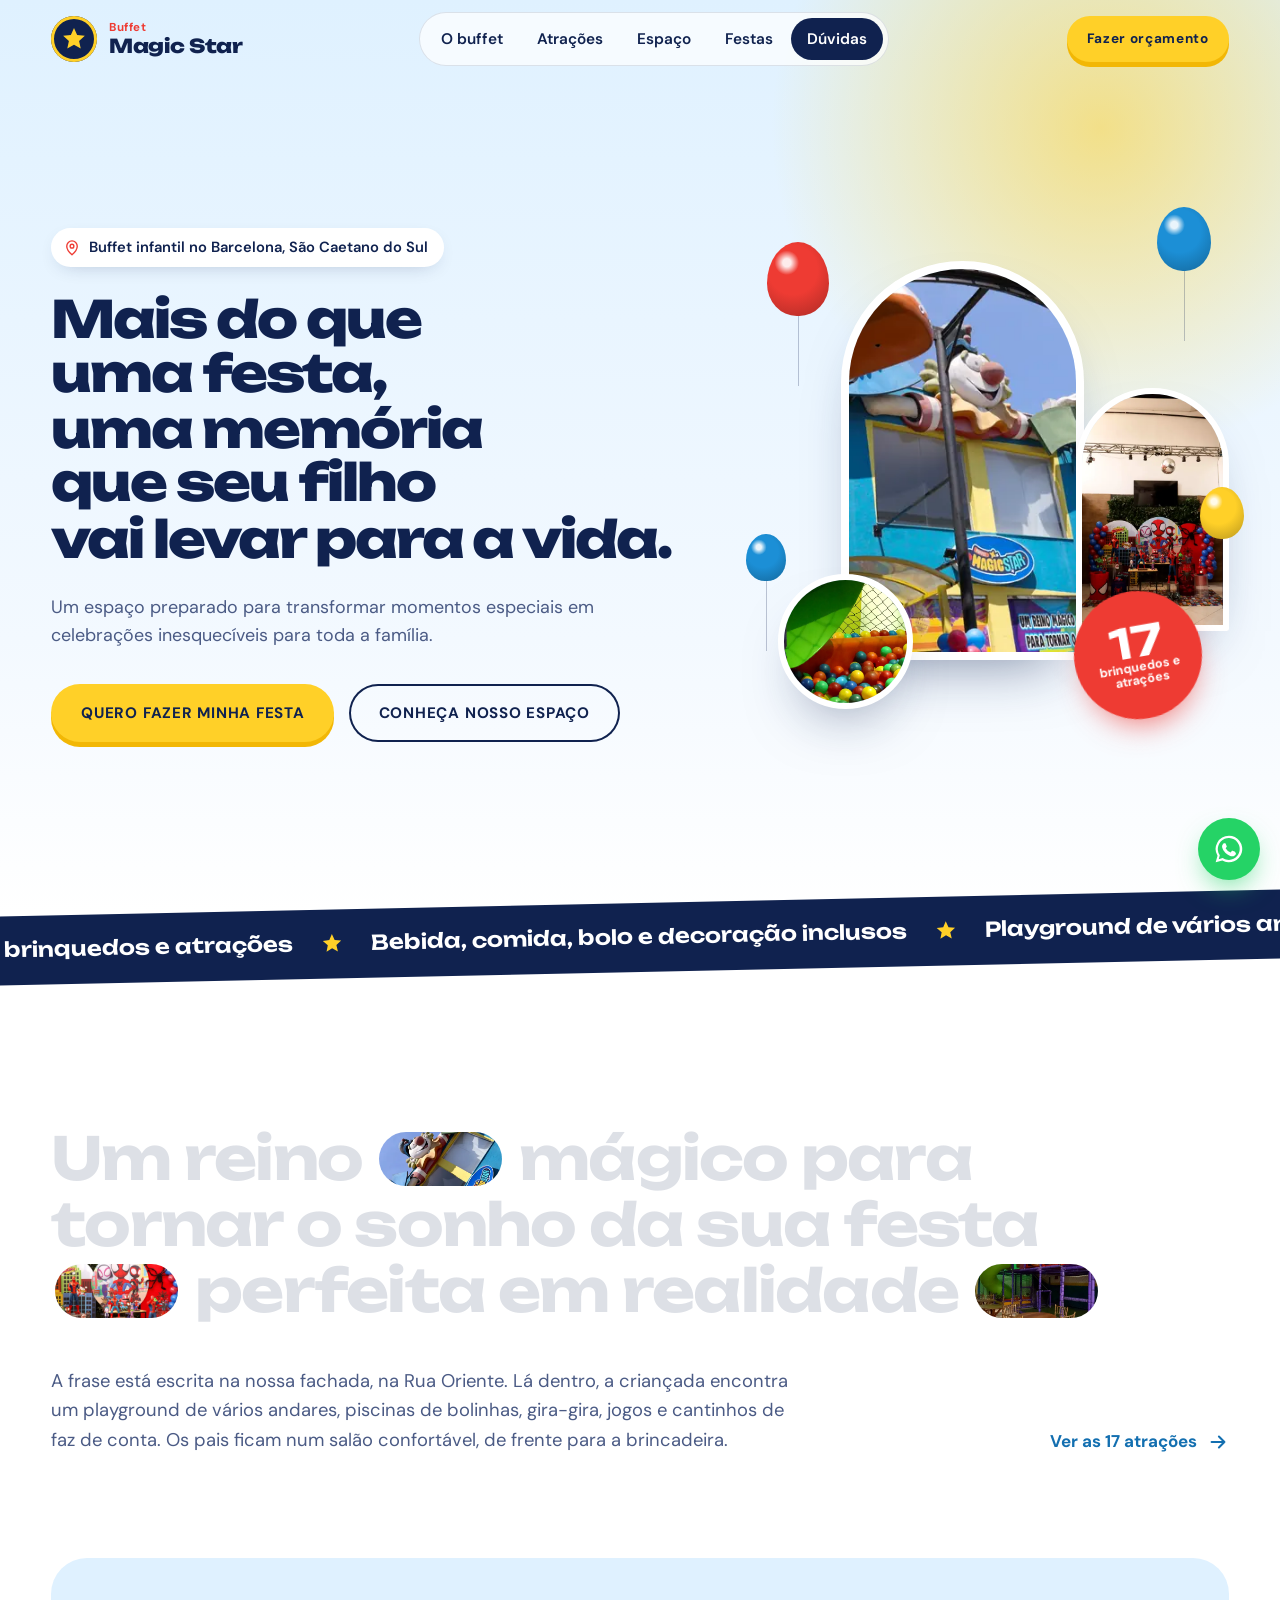
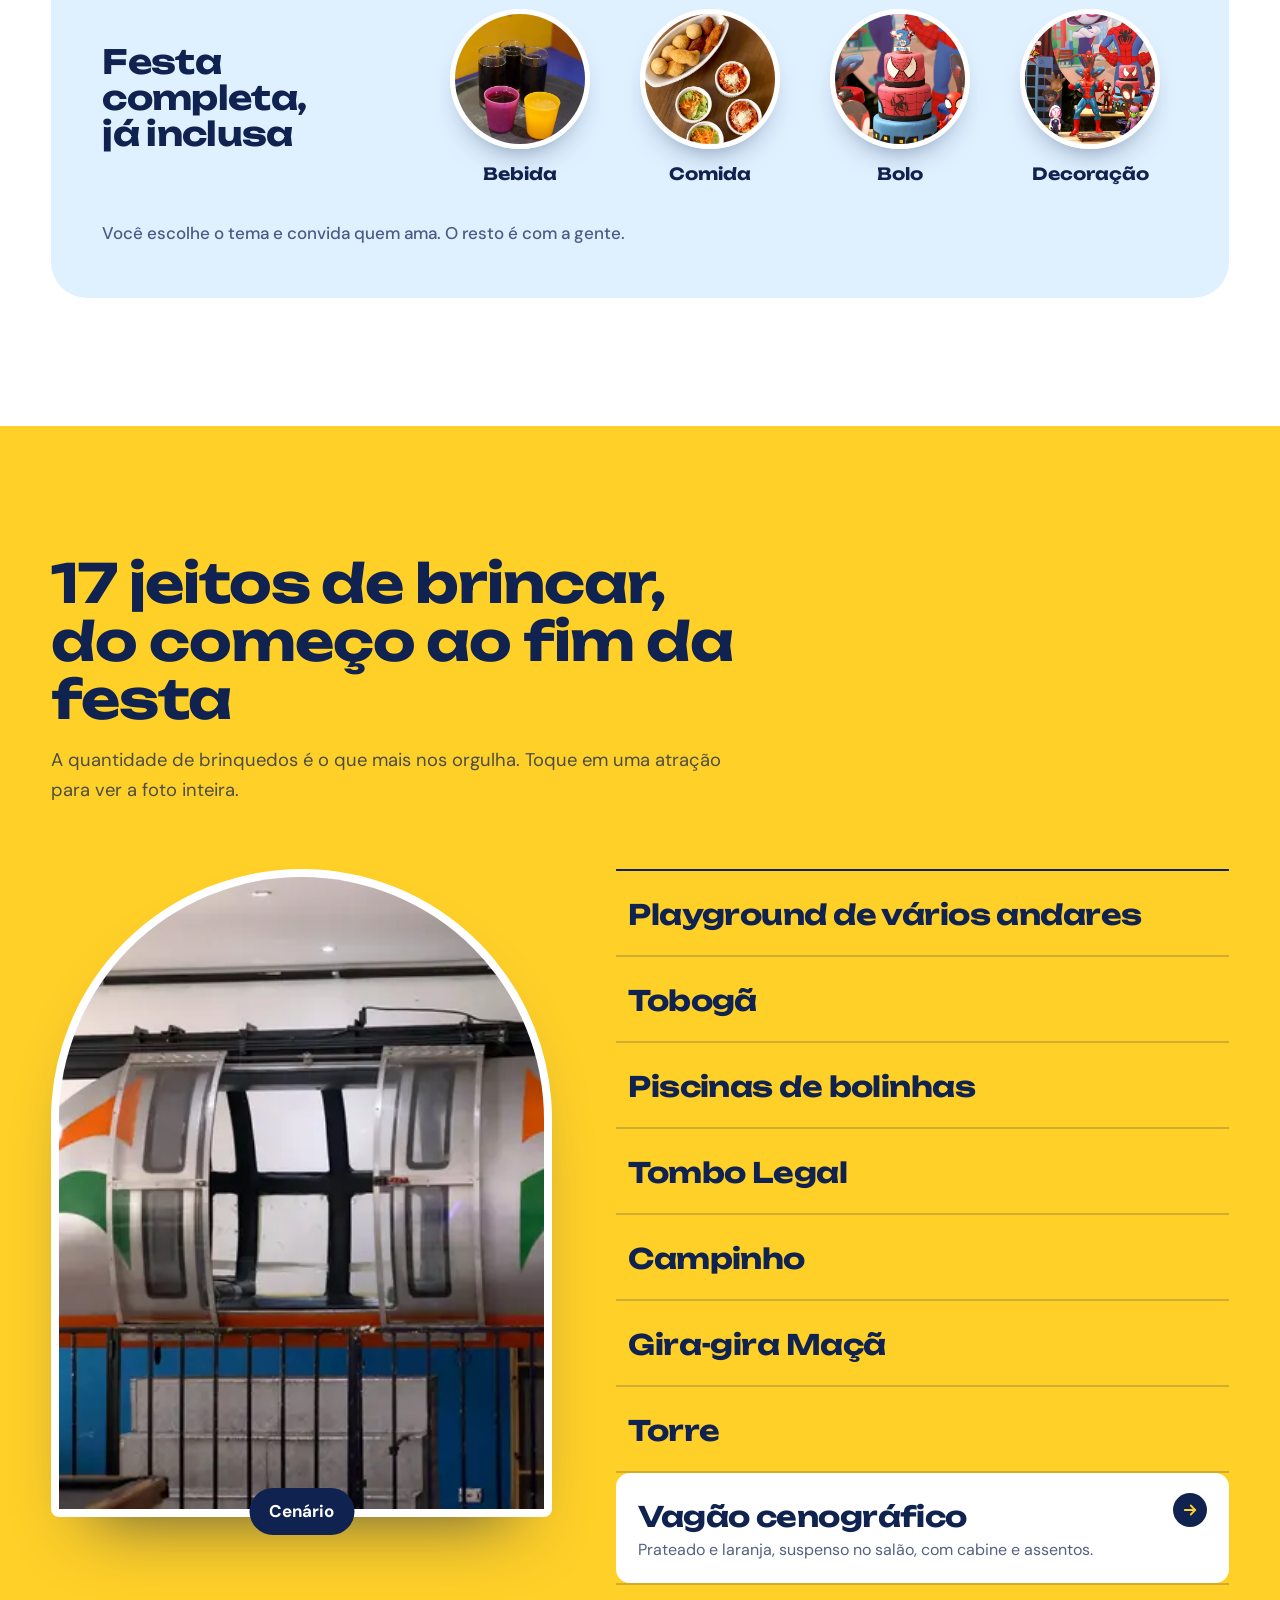
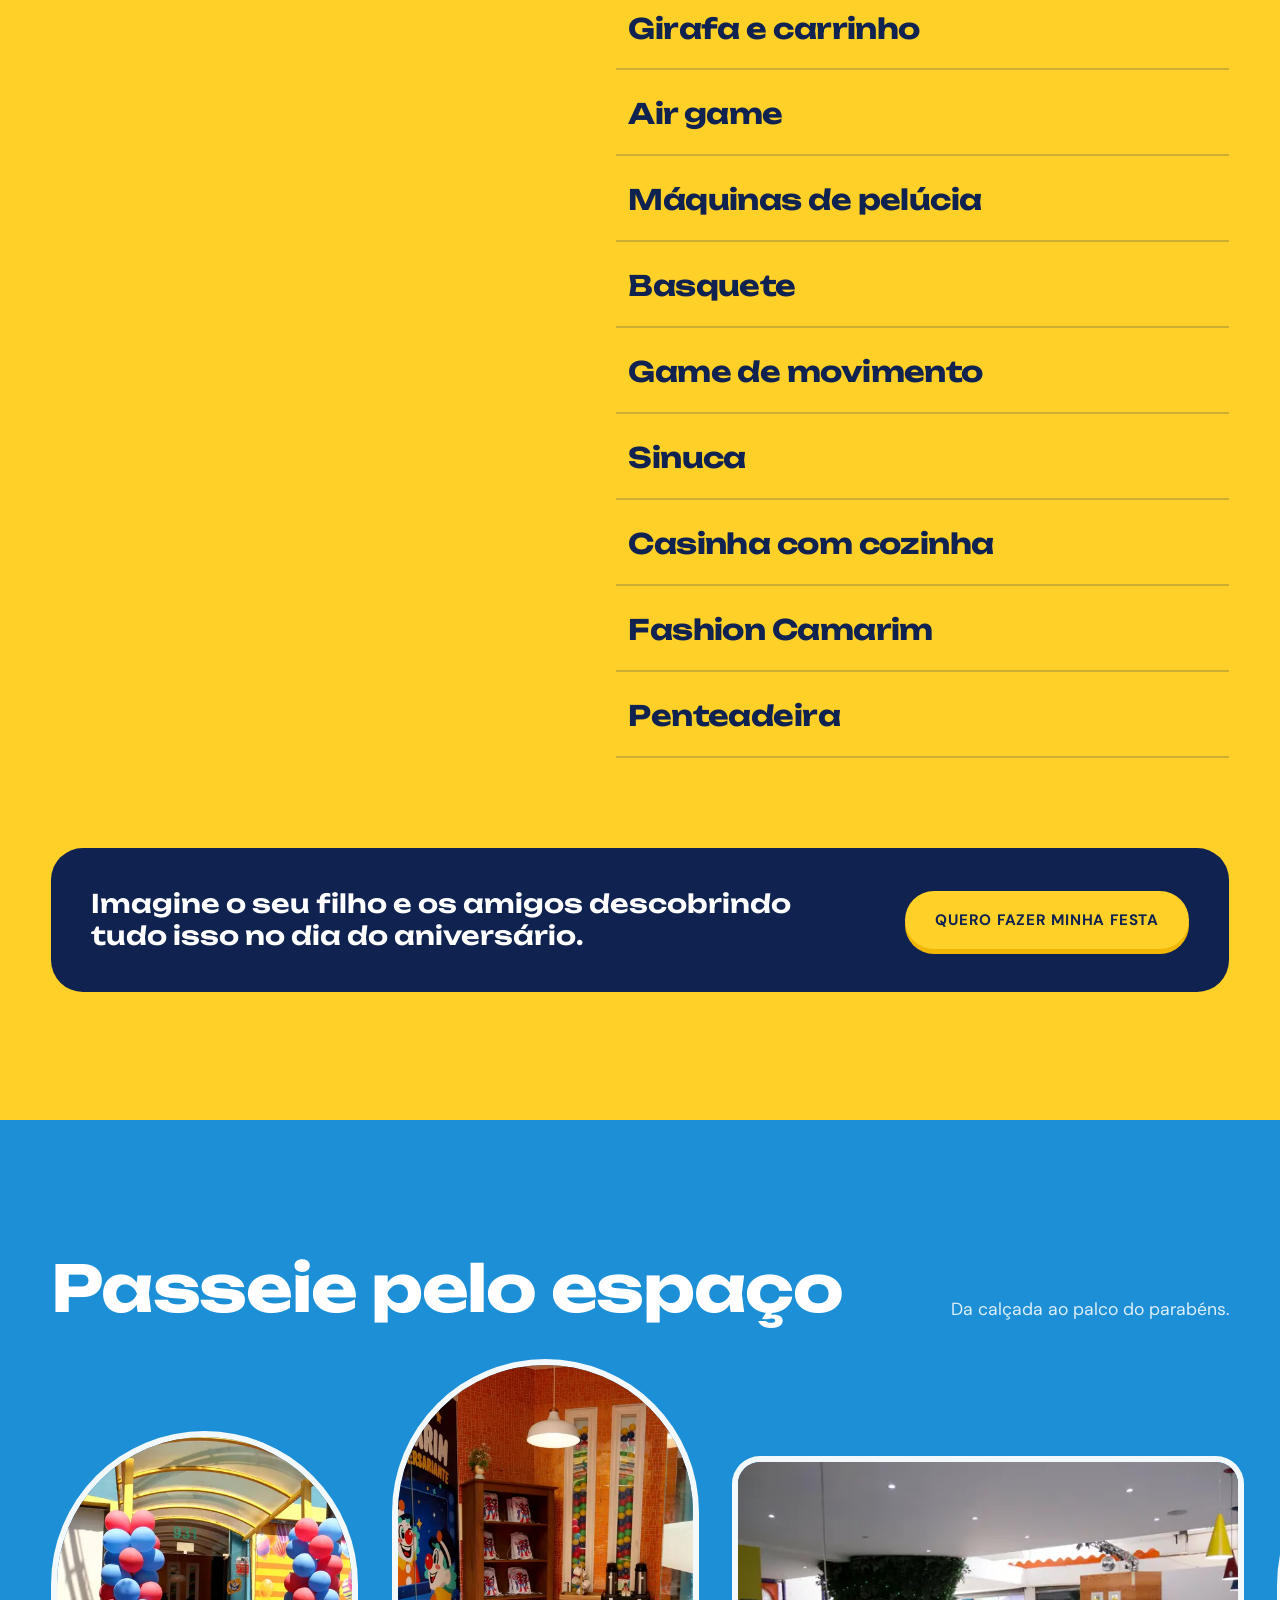
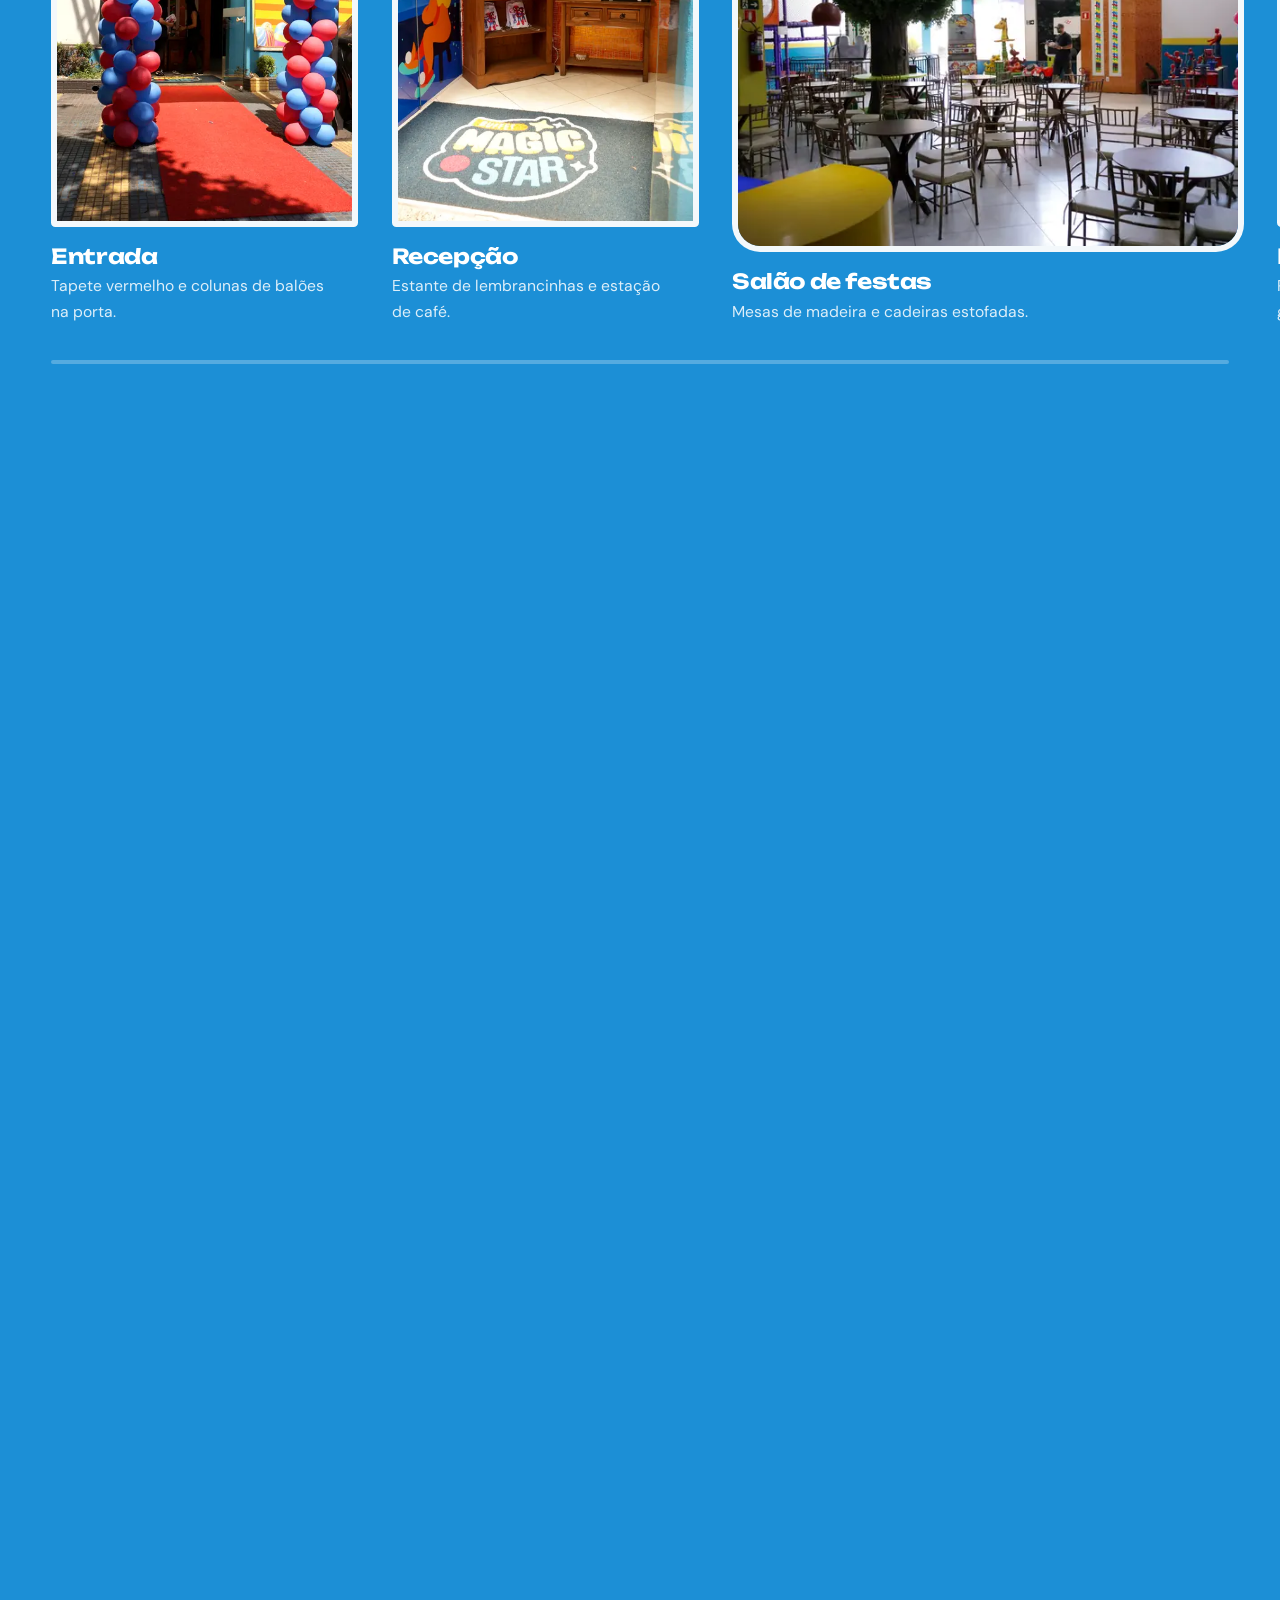
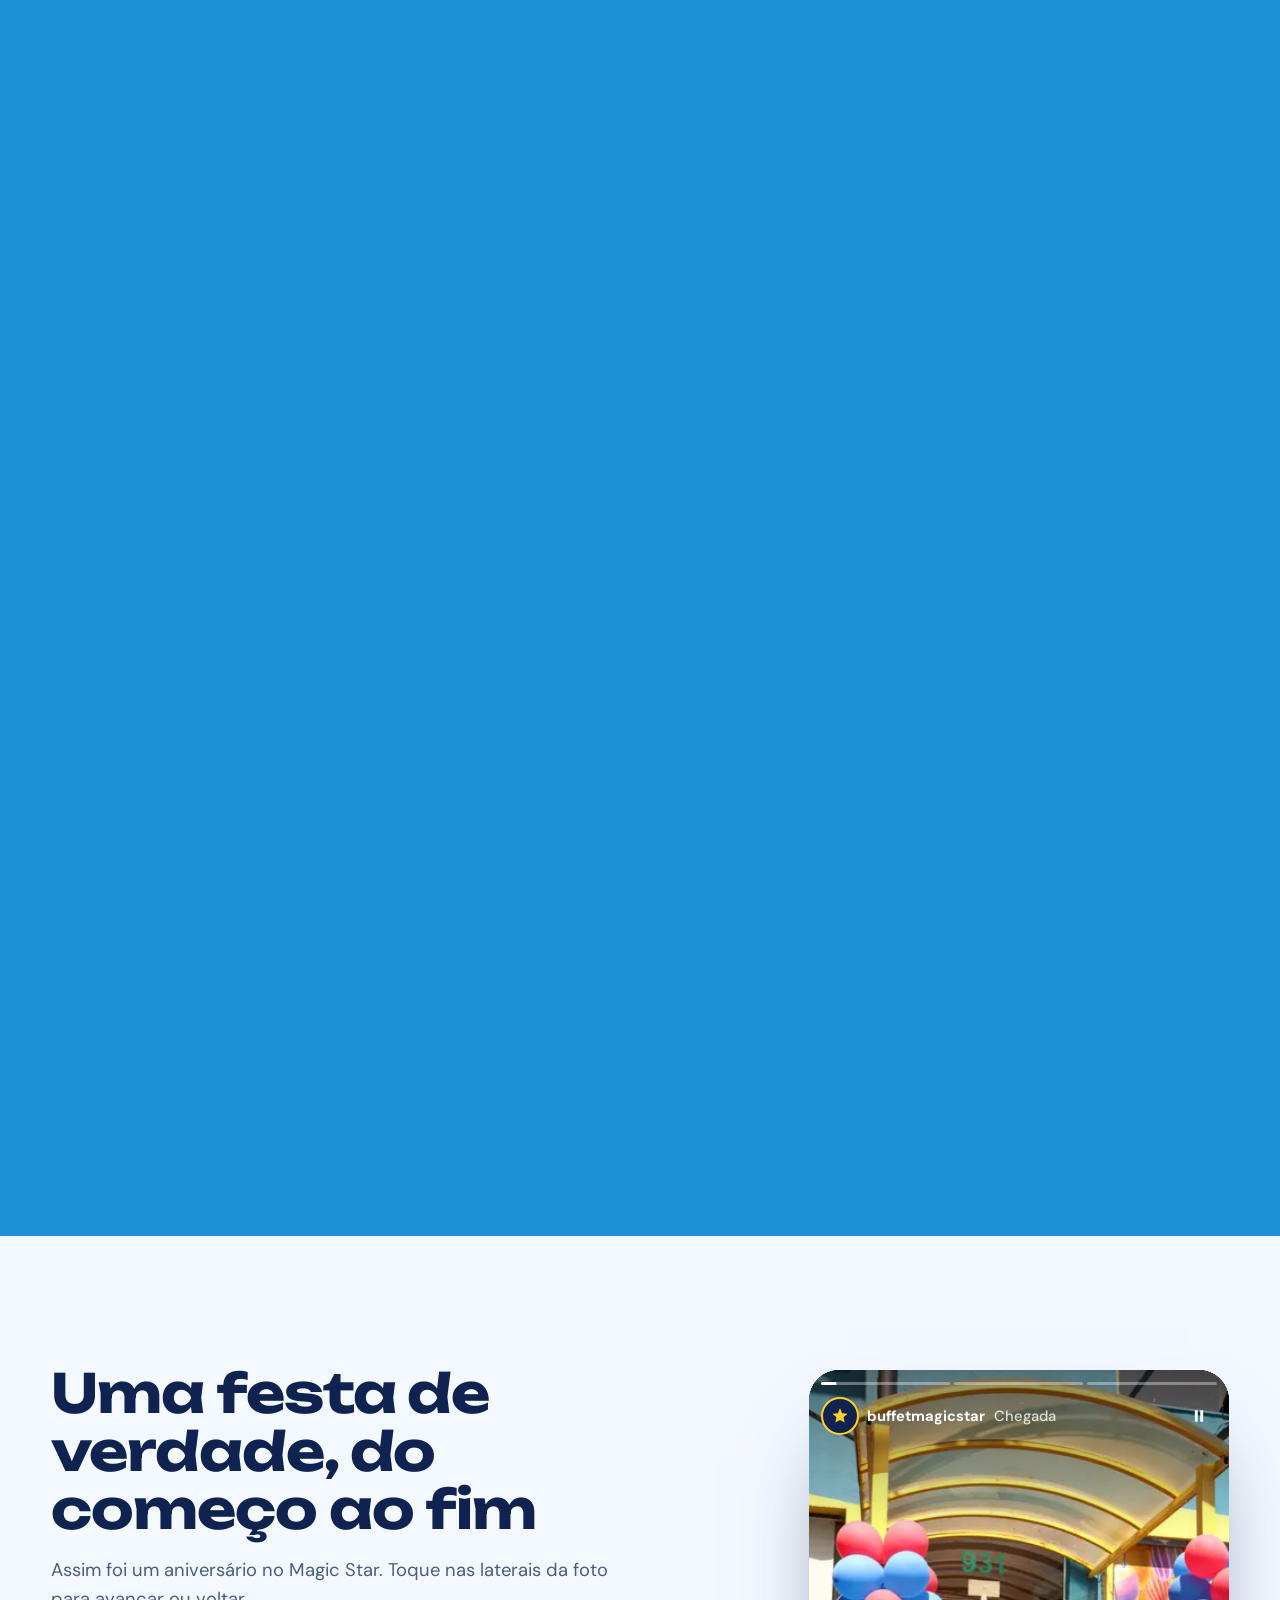
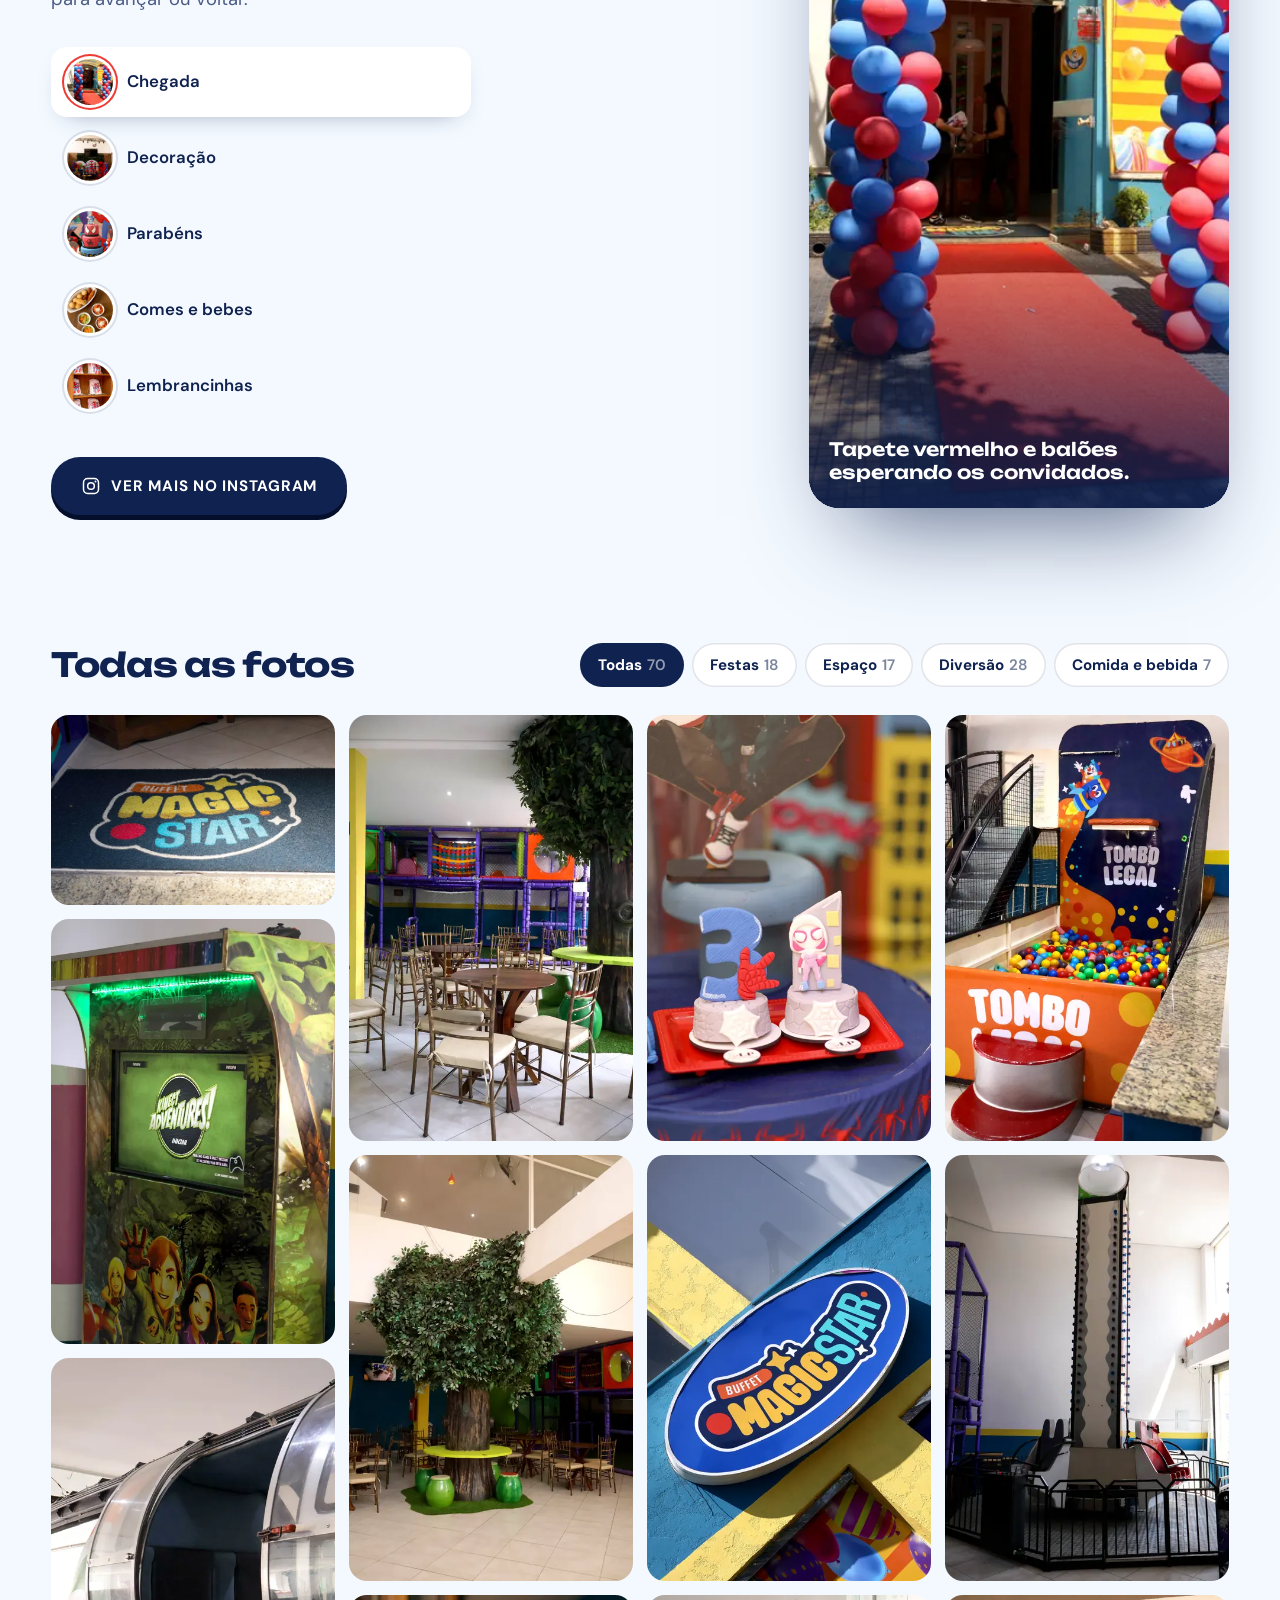
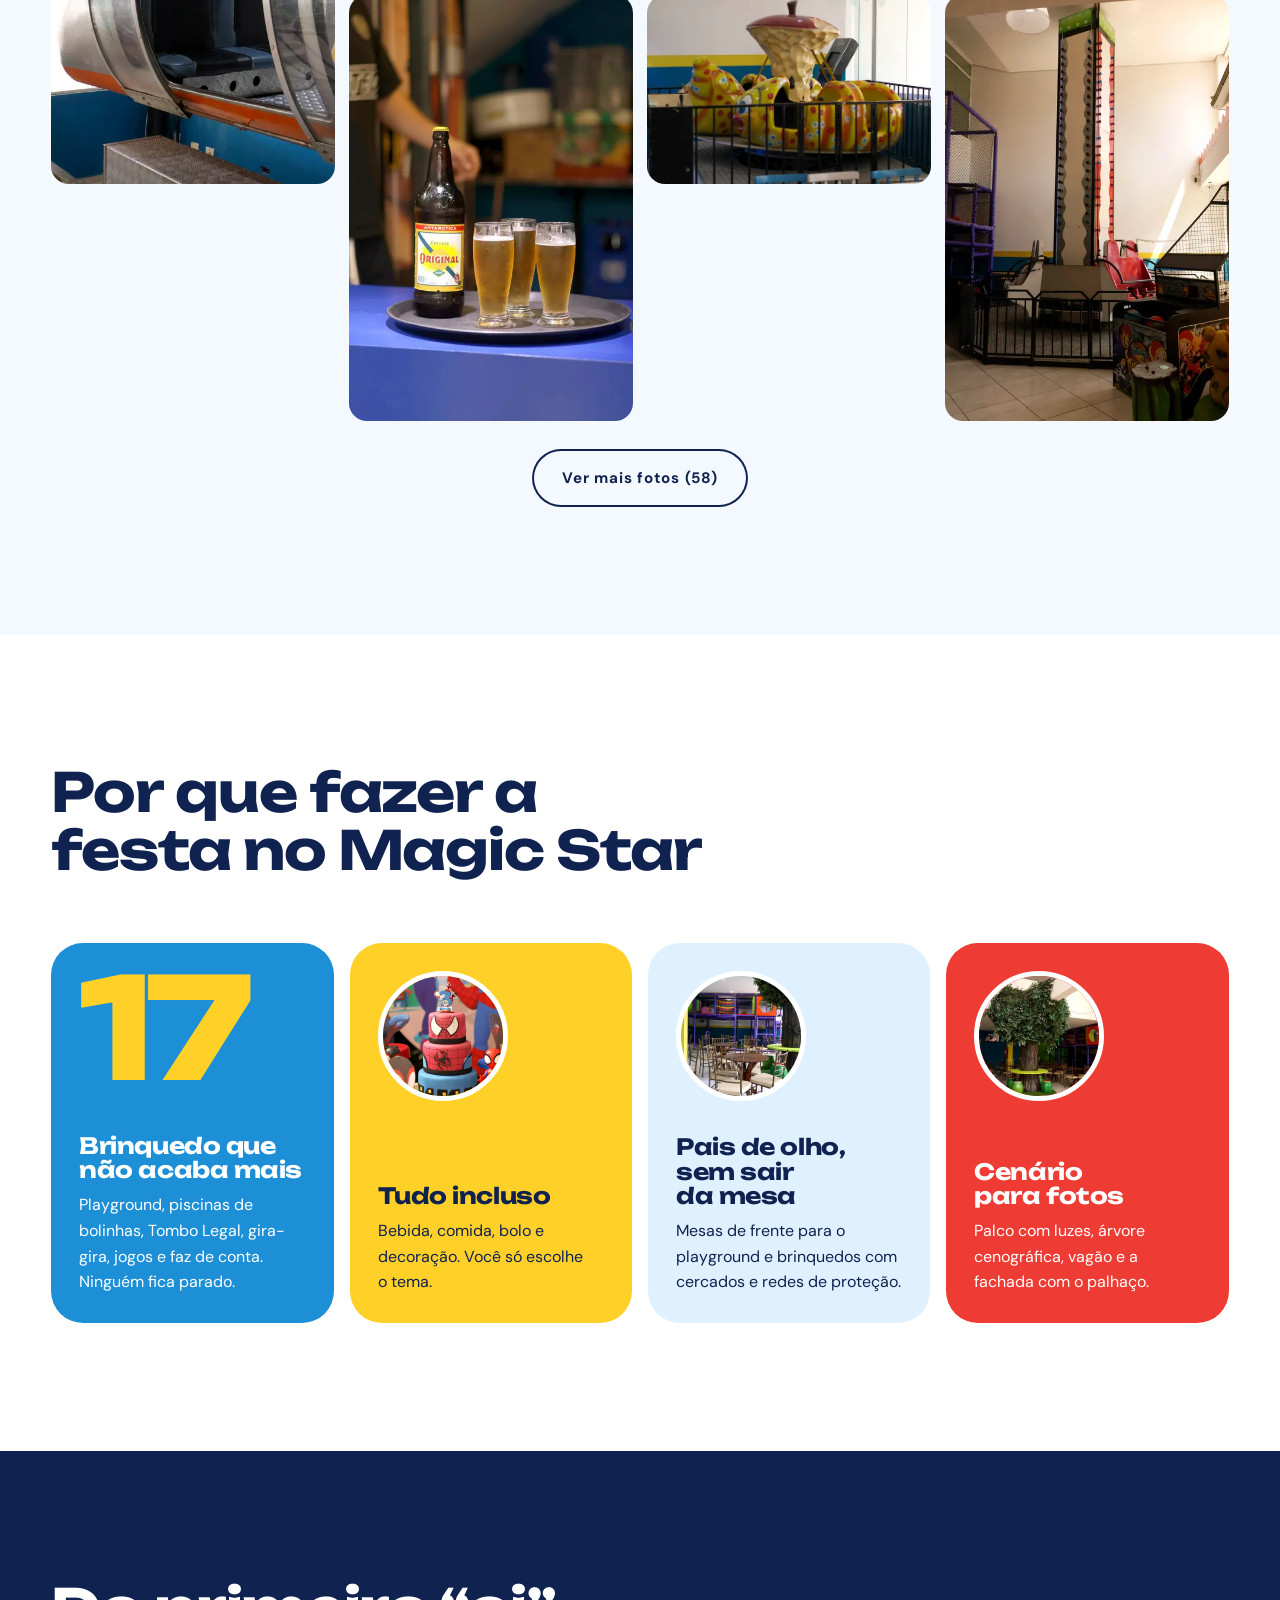
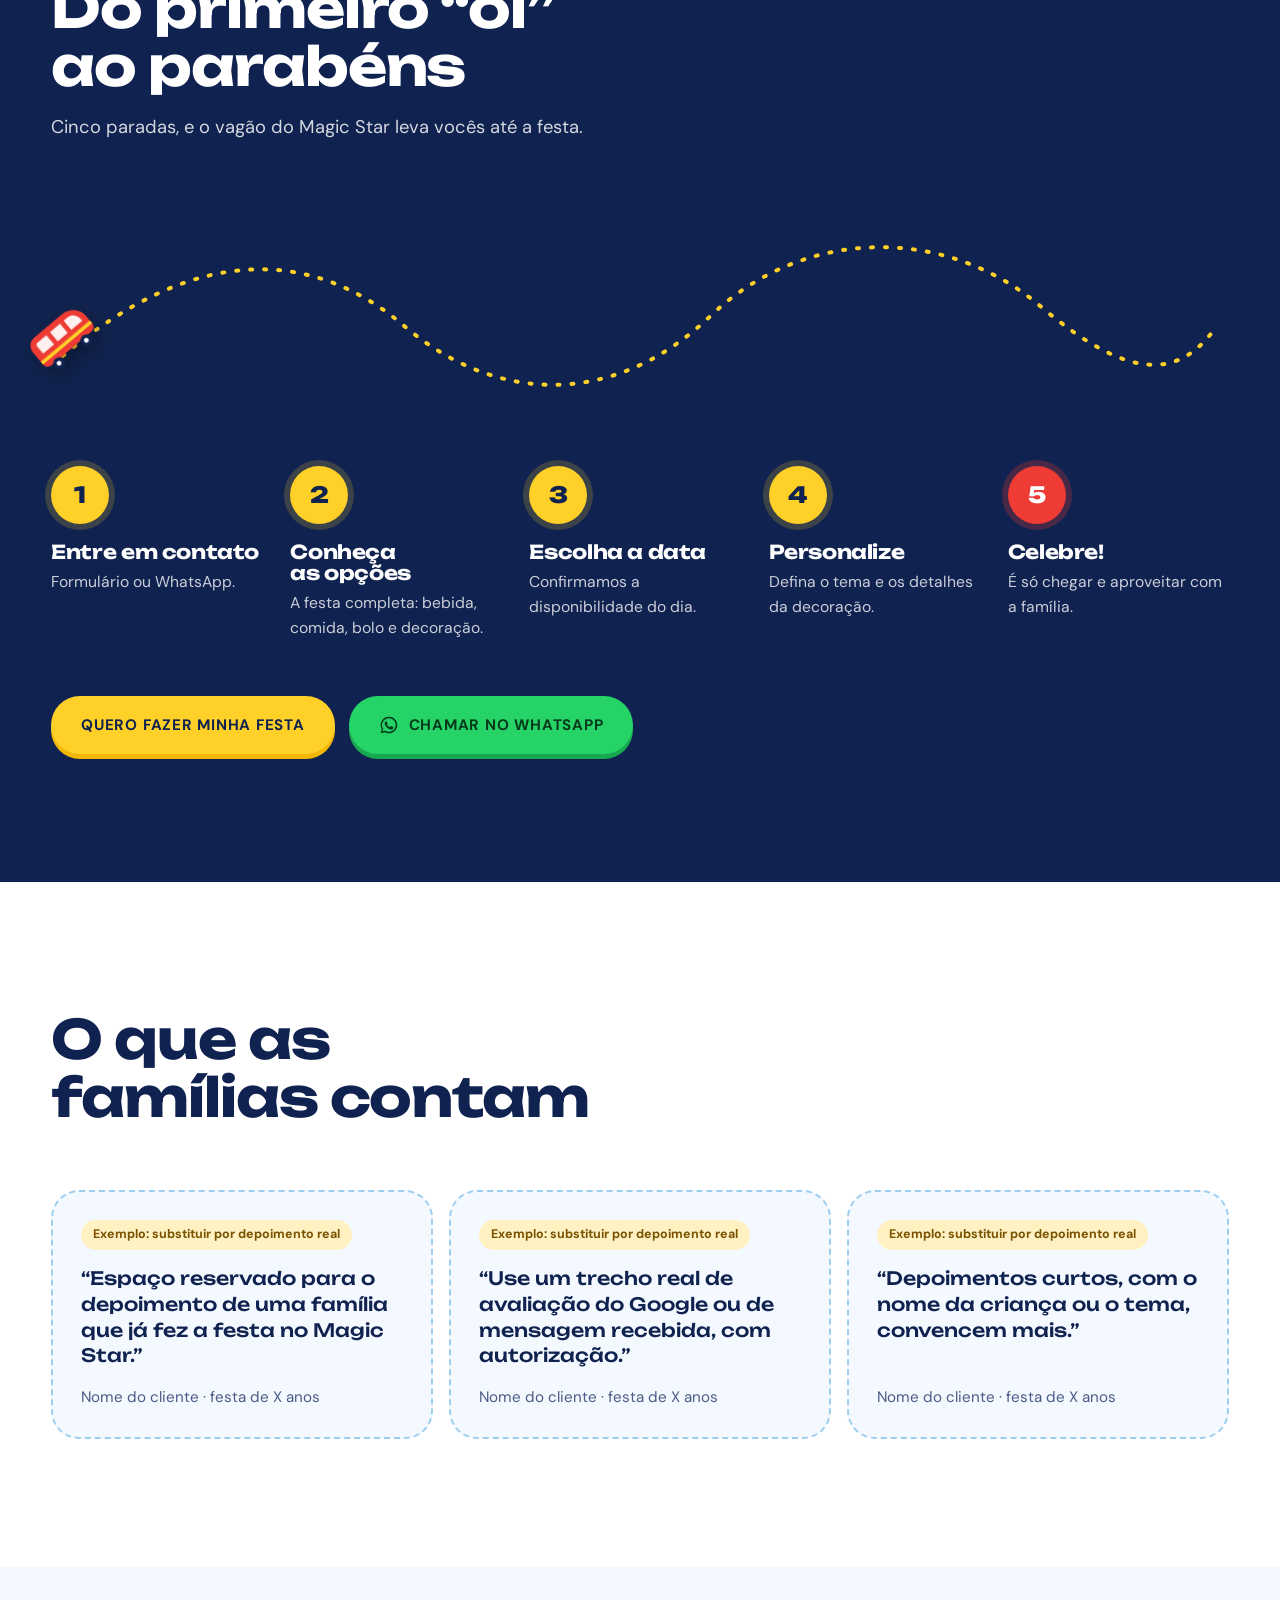
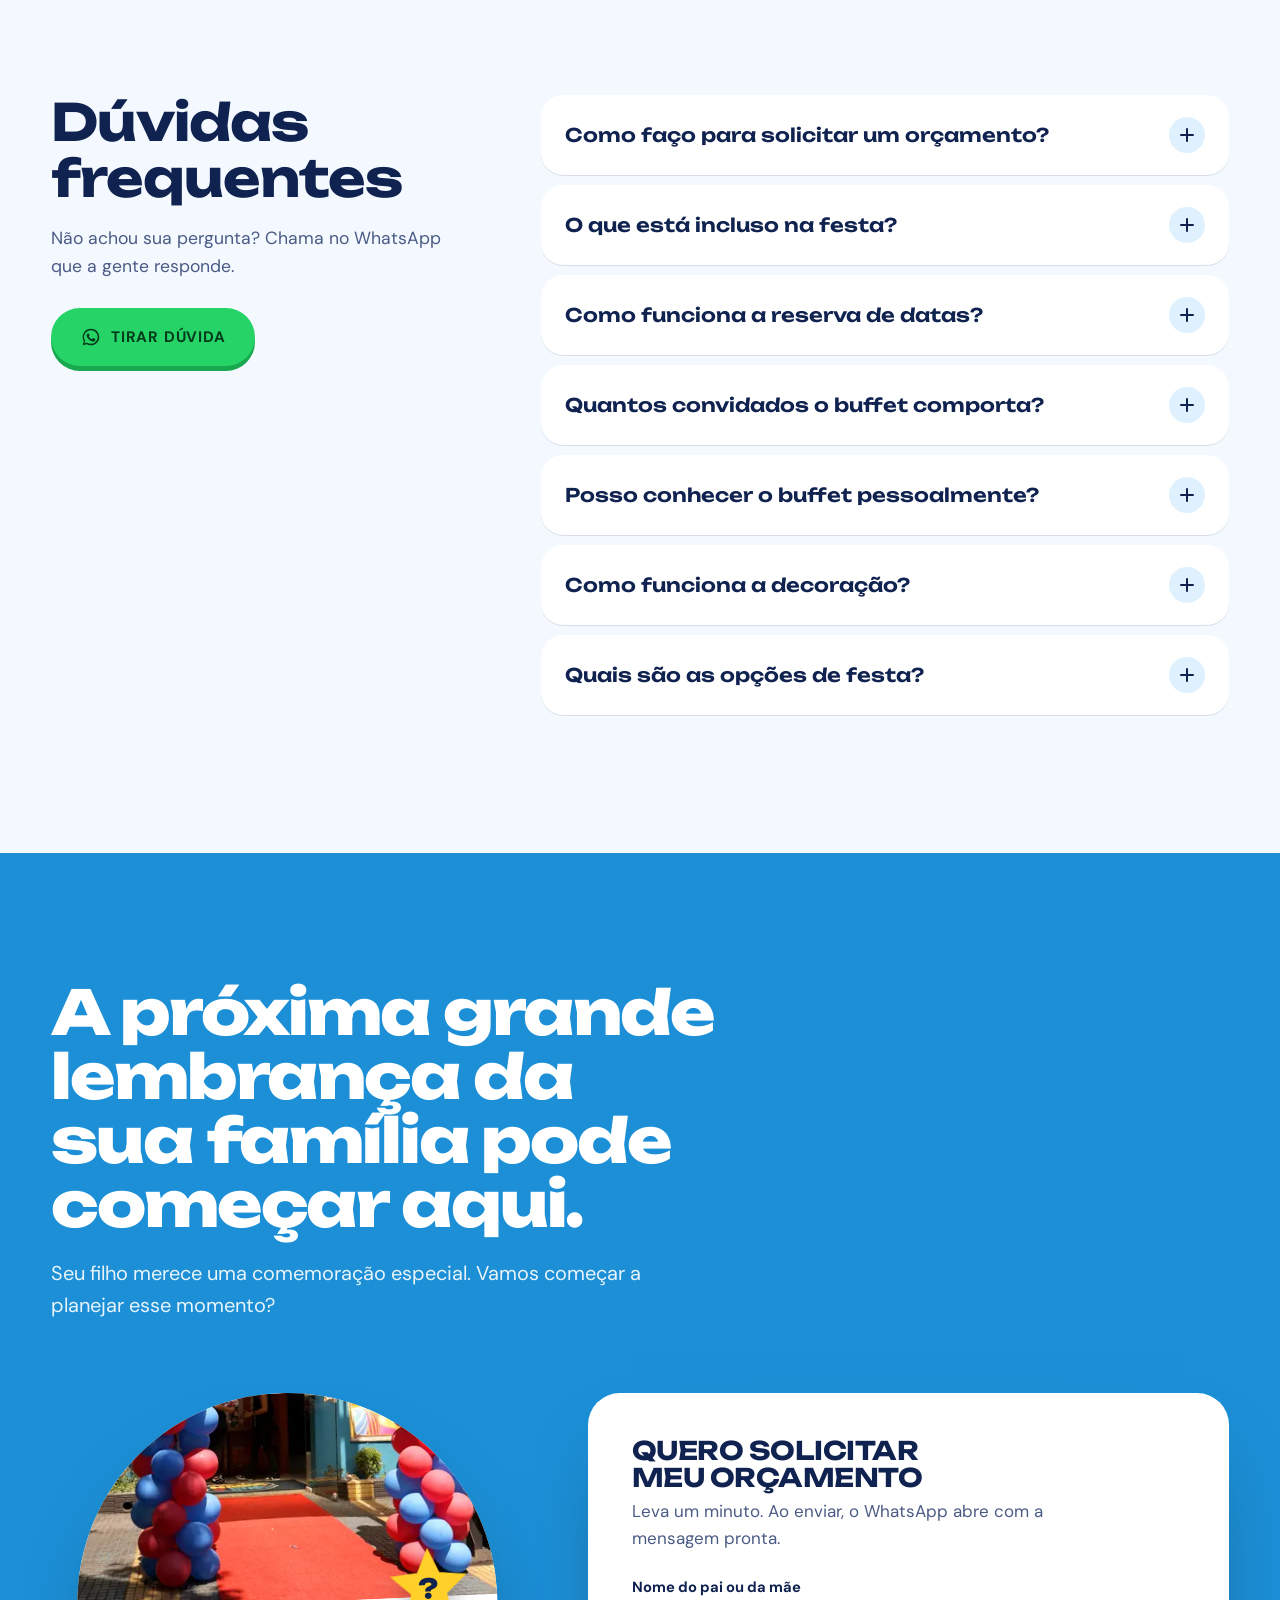
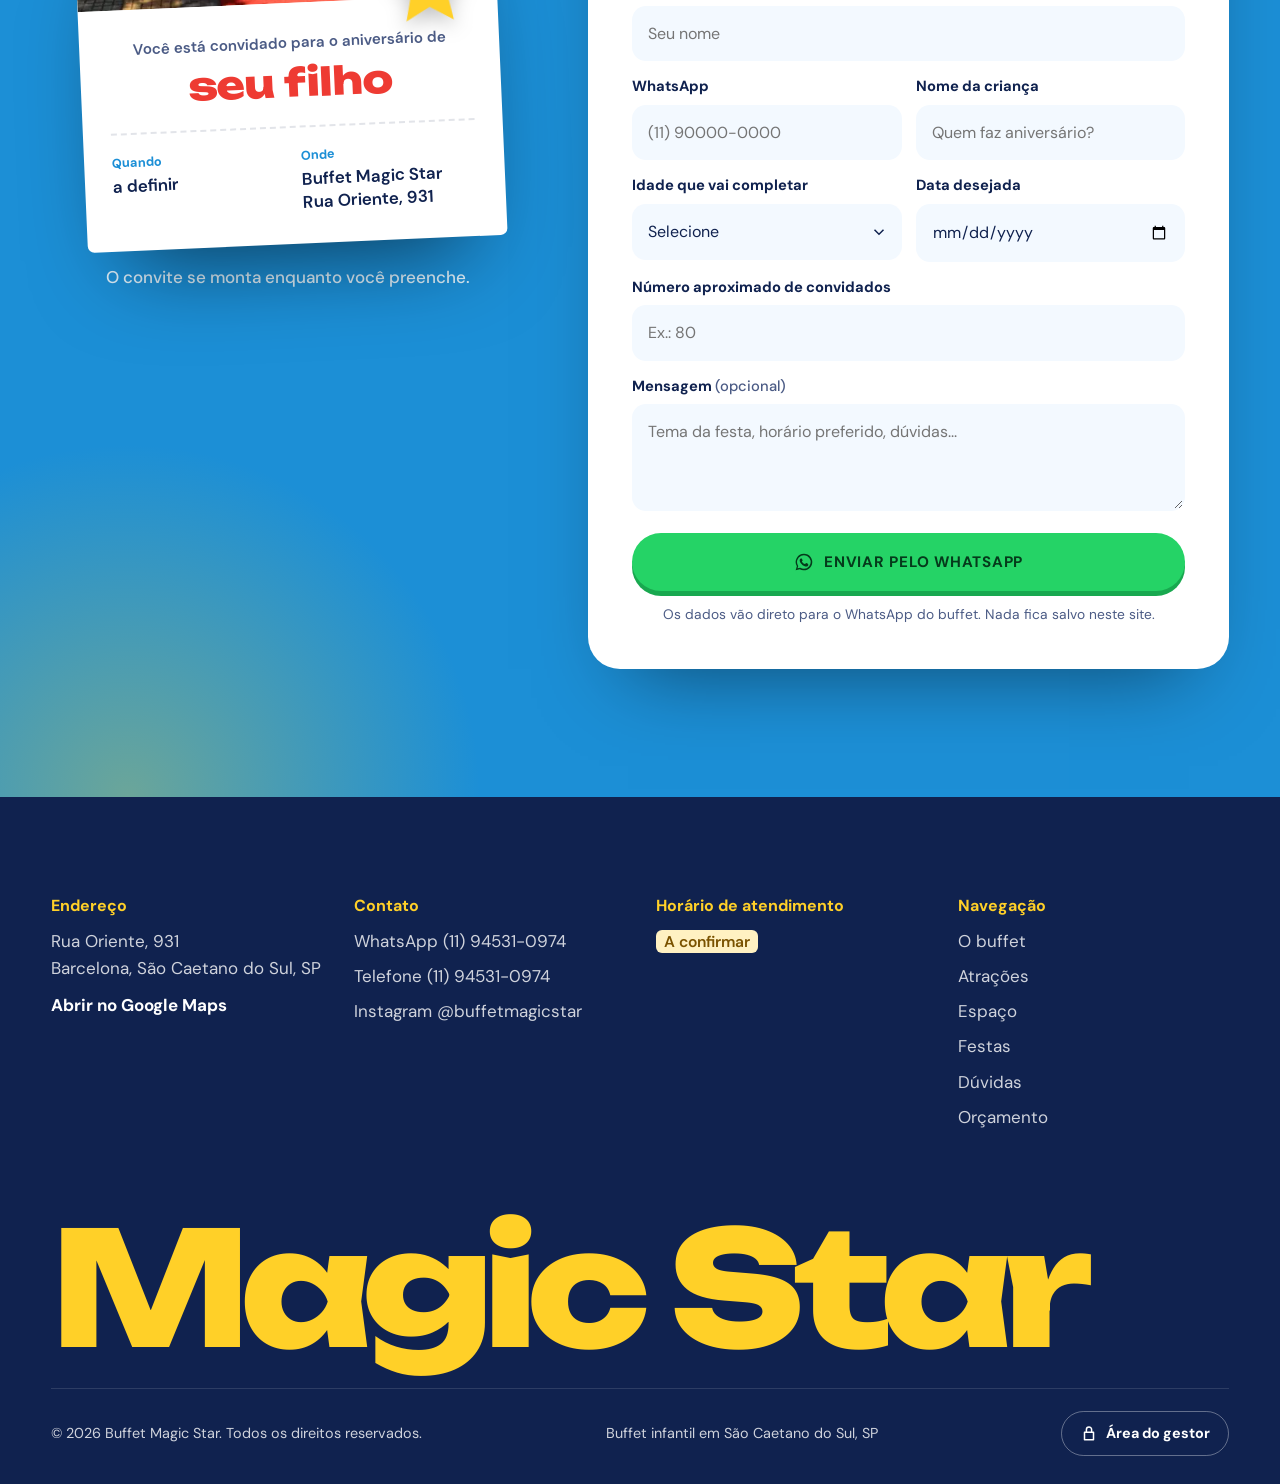
==== commit 7f385a6c: "Botão visível para a Área do Gestor no rodapé Co-Authored-By: Claude Opus 5.5 <noreply@anthropic.com" ====
--- a/index.html
+++ b/index.html
@@ -473,7 +473,8 @@
     <p class="footer__word" aria-hidden="true">Magic Star</p>
     <div class="footer__bottom">
       <p>© <span data-year>2026</span> Buffet Magic Star. Todos os direitos reservados.</p>
-      <p>Buffet infantil em São Caetano do Sul, SP · <a href="gestor/" rel="nofollow">Área do gestor</a></p>
+      <p>Buffet infantil em São Caetano do Sul, SP</p>
+      <a class="footer__admin" href="gestor/" rel="nofollow"><svg viewBox="0 0 24 24" aria-hidden="true"><path d="M6 11h12v10H6zM8.5 11V7.5a3.5 3.5 0 0 1 7 0V11"/></svg>Área do gestor</a>
     </div>
   </div>
 </footer>
--- a/assets/css/style.css
+++ b/assets/css/style.css
@@ -413,7 +413,10 @@
 .footer a:hover { color: #fff; text-decoration: underline; }
 .footer__map { display: inline-block; margin-top: 10px; font-weight: 700; color: #fff !important; }
 .footer__word { margin: clamp(48px, 7vw, 90px) 0 0; font-family: var(--display); font-weight: 800; font-size: clamp(2.6rem, 12.4vw, 12.2rem); line-height: 0.85; letter-spacing: -0.06em; color: var(--sol); white-space: nowrap; }
-.footer__bottom { margin-top: 32px; padding-top: 22px; border-top: 1px solid rgba(255, 255, 255, 0.12); display: flex; flex-wrap: wrap; justify-content: space-between; gap: 10px; font-size: 0.9rem; }
+.footer__admin { display: inline-flex; align-items: center; gap: 8px; padding: 10px 18px; border-radius: 999px; border: 1.5px solid rgba(255, 255, 255, 0.35); color: #fff !important; font-weight: 700; text-decoration: none !important; transition: background 0.25s, border-color 0.25s, color 0.25s; }
+.footer__admin svg { width: 18px; height: 18px; fill: none; stroke: currentColor; stroke-width: 2; stroke-linecap: round; stroke-linejoin: round; }
+.footer__admin:hover { background: var(--sol); border-color: var(--sol); color: var(--tinta) !important; }
+.footer__bottom { margin-top: 32px; padding-top: 22px; border-top: 1px solid rgba(255, 255, 255, 0.12); display: flex; flex-wrap: wrap; justify-content: space-between; align-items: center; gap: 14px; font-size: 0.9rem; }
 
 /* ---------- Flutuantes ---------- */
 .wa-float { position: fixed; right: 20px; bottom: 20px; z-index: 80; width: 62px; height: 62px; border-radius: 50%; background: var(--wa); color: #fff; display: grid; place-items: center; box-shadow: 0 12px 28px -8px rgba(37, 211, 102, 0.7); transition: transform 0.35s var(--ease); }
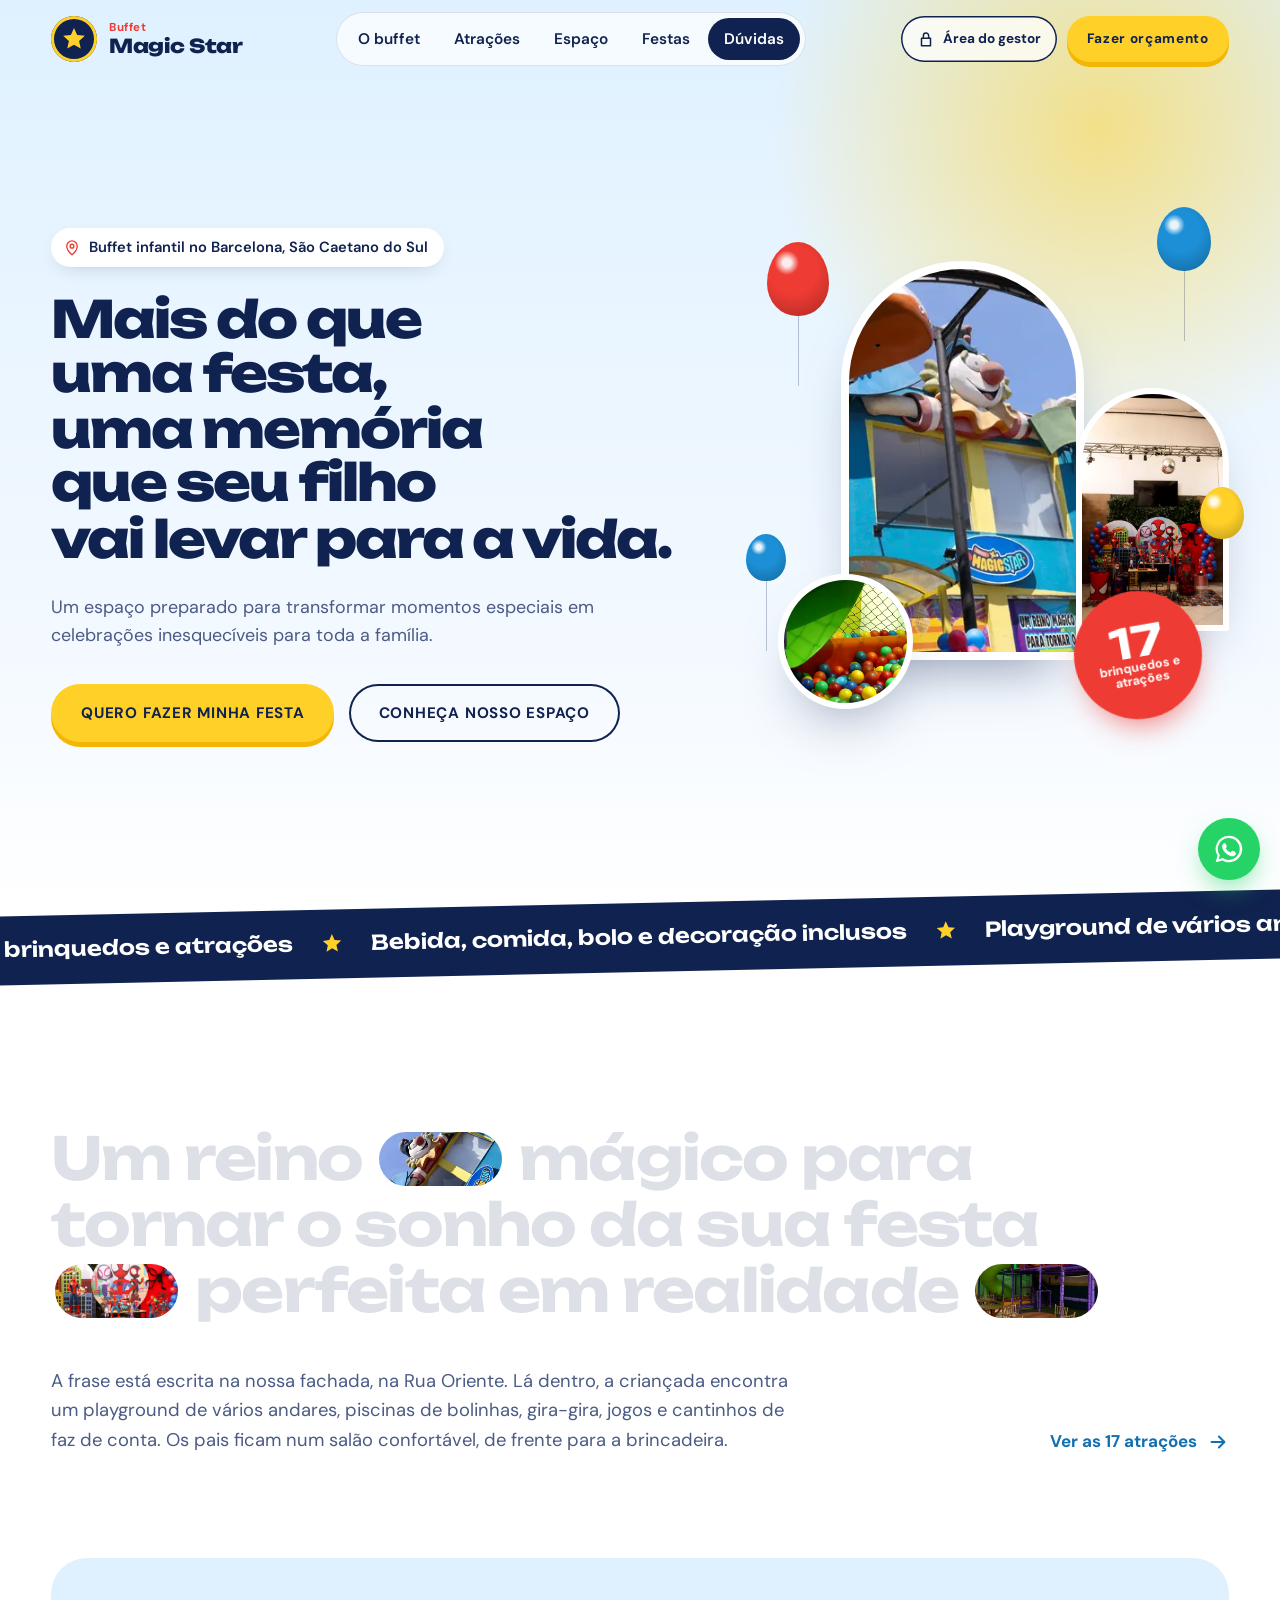
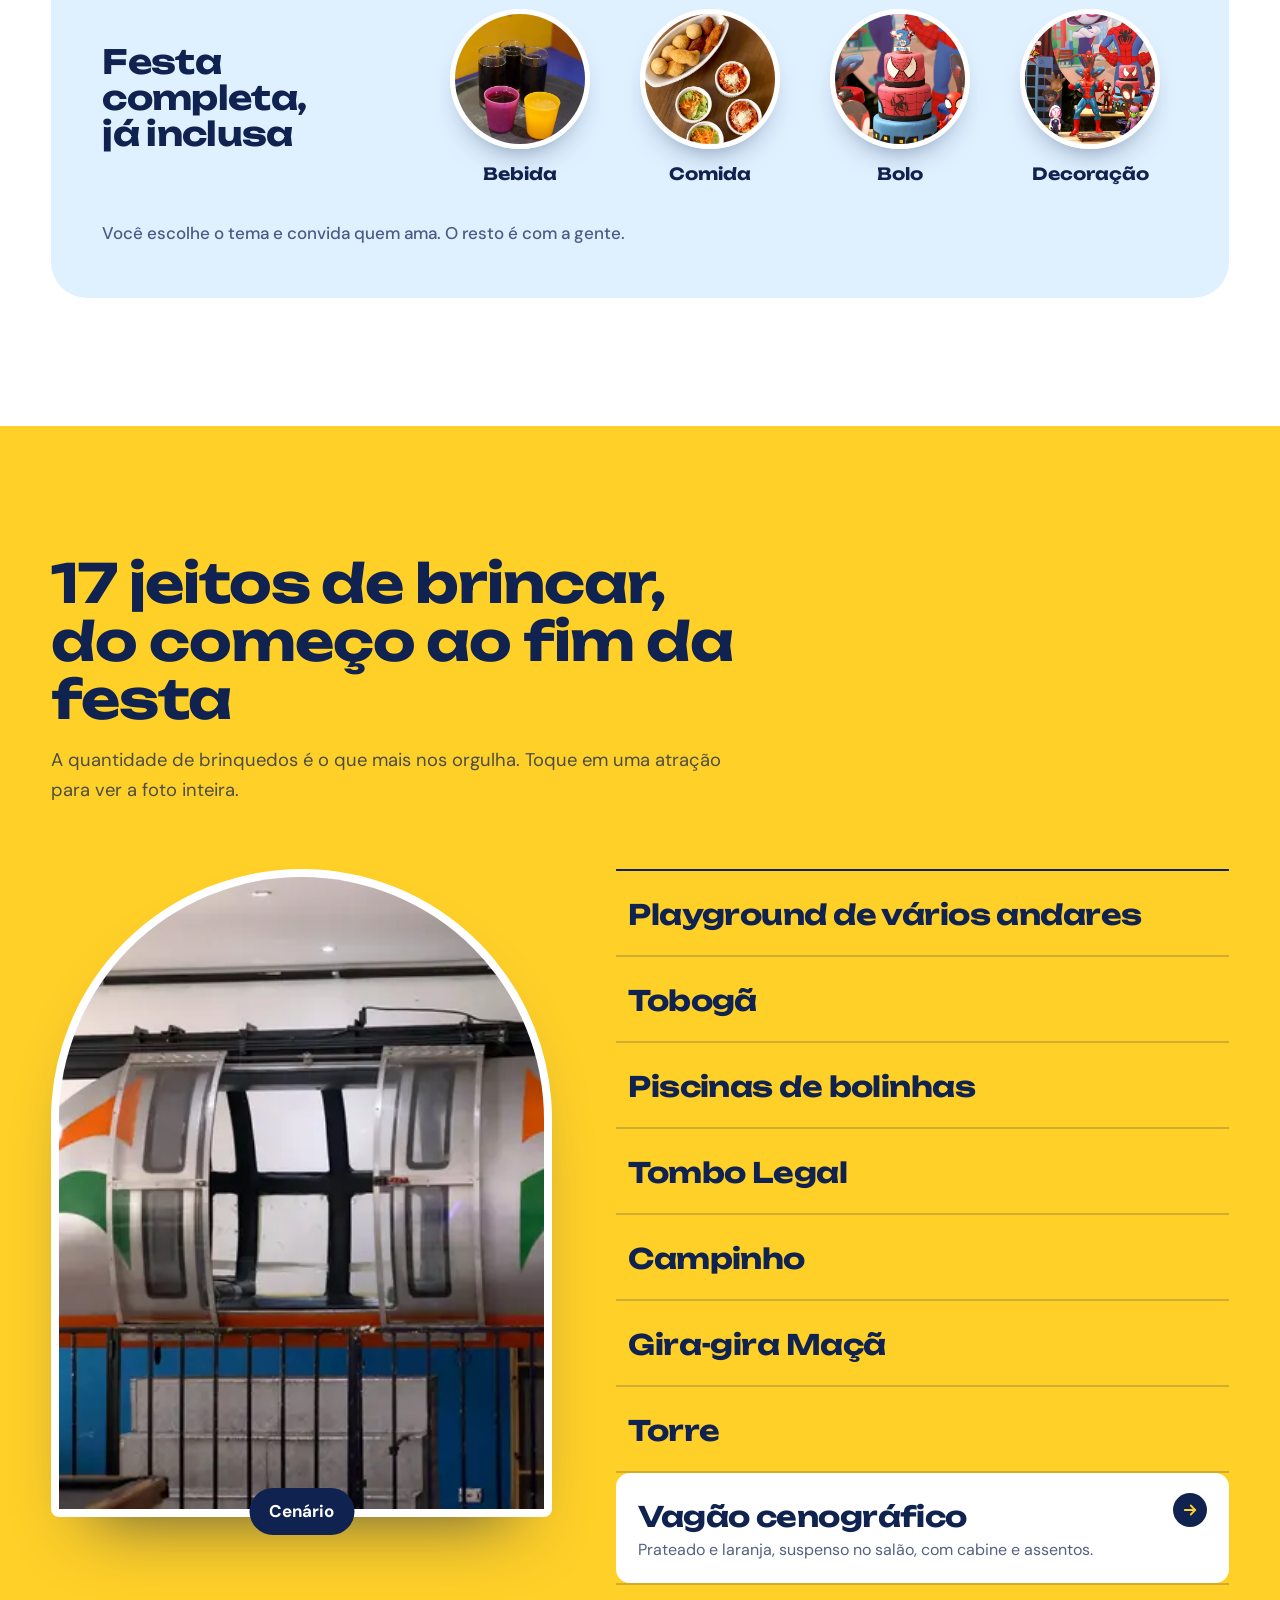
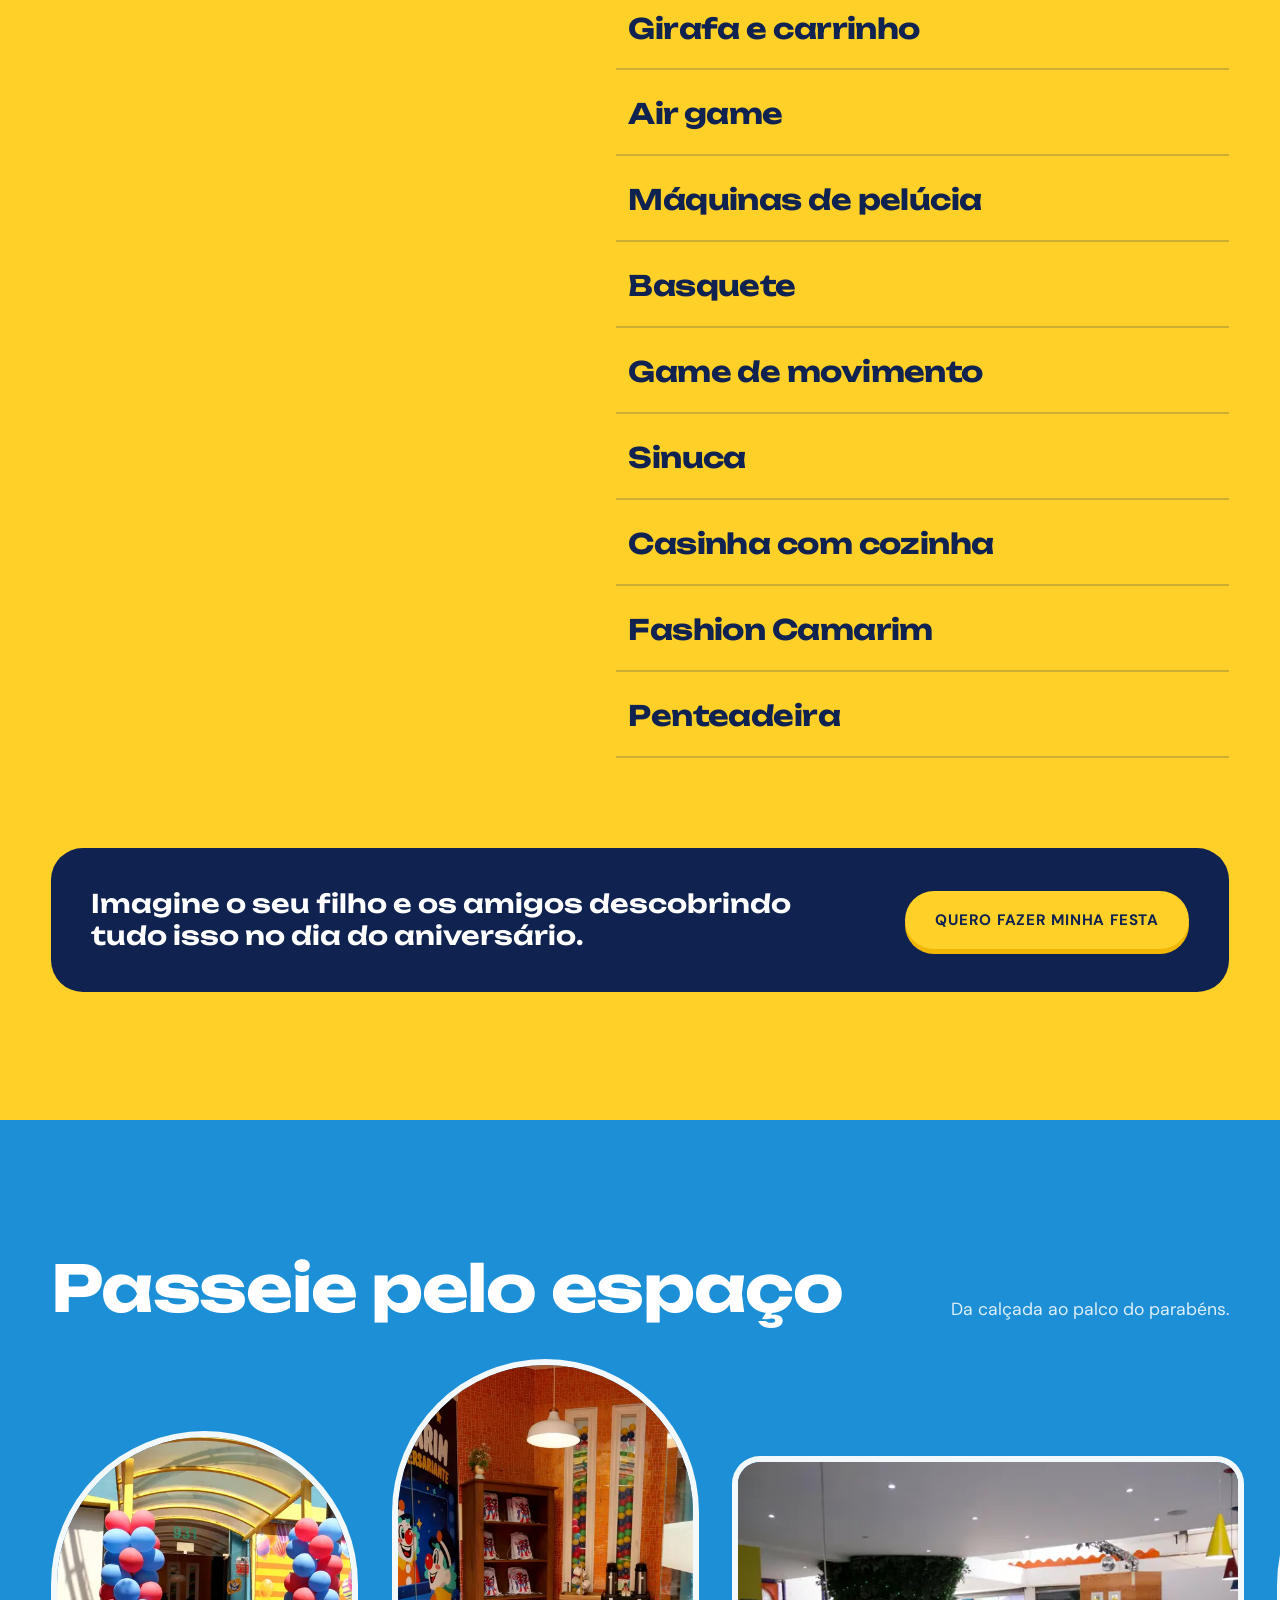
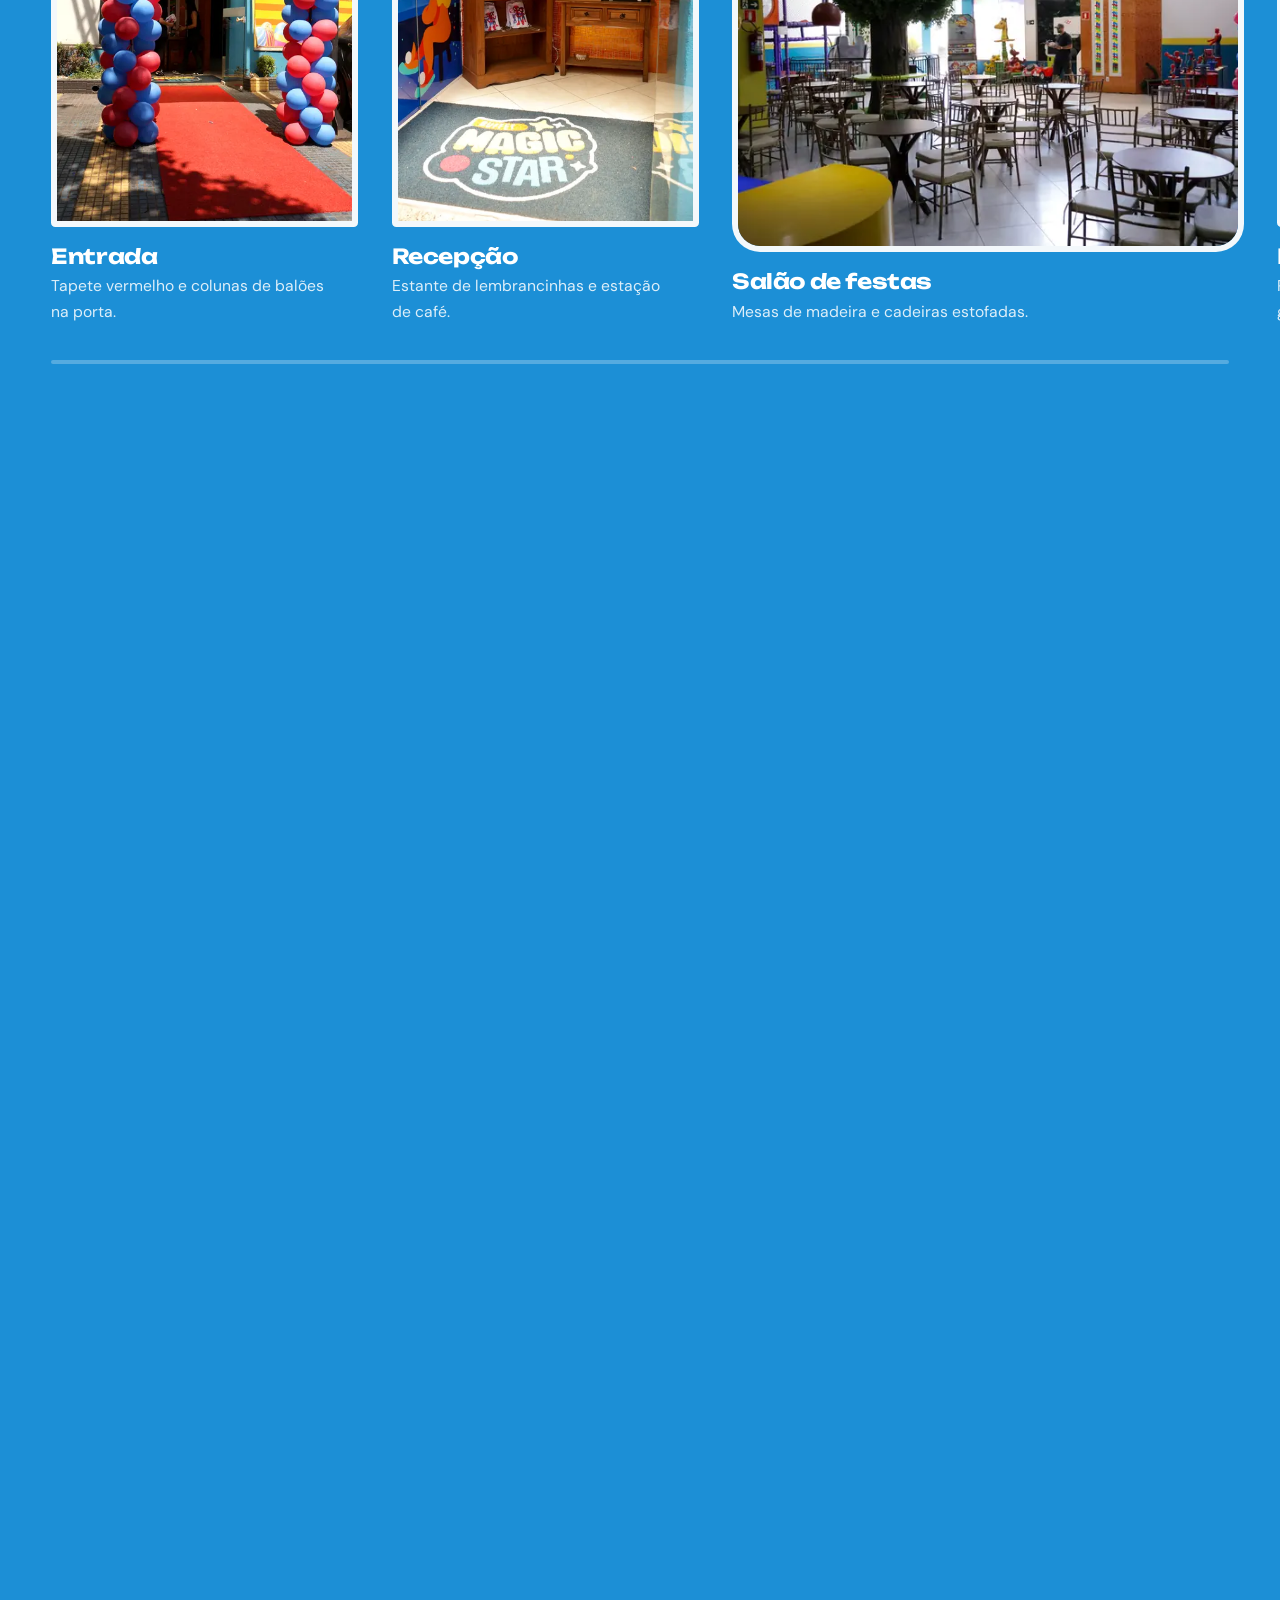
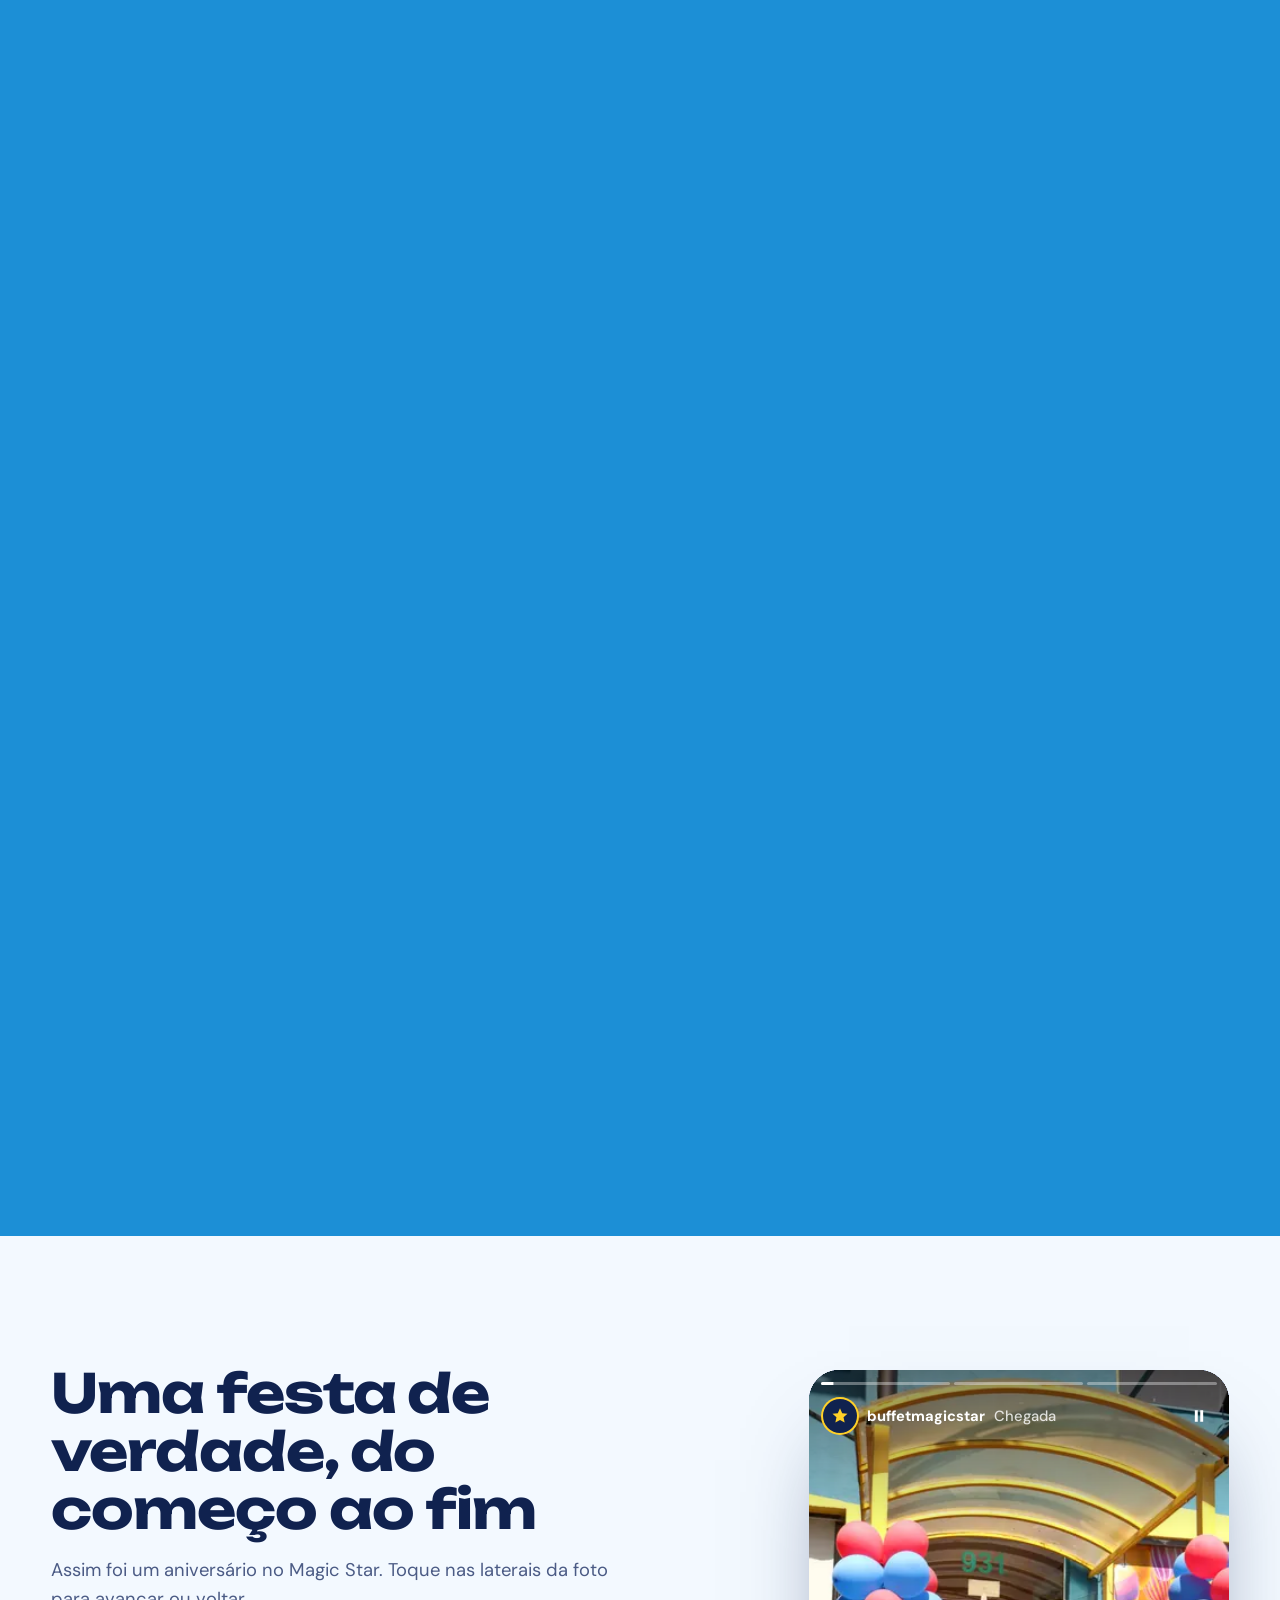
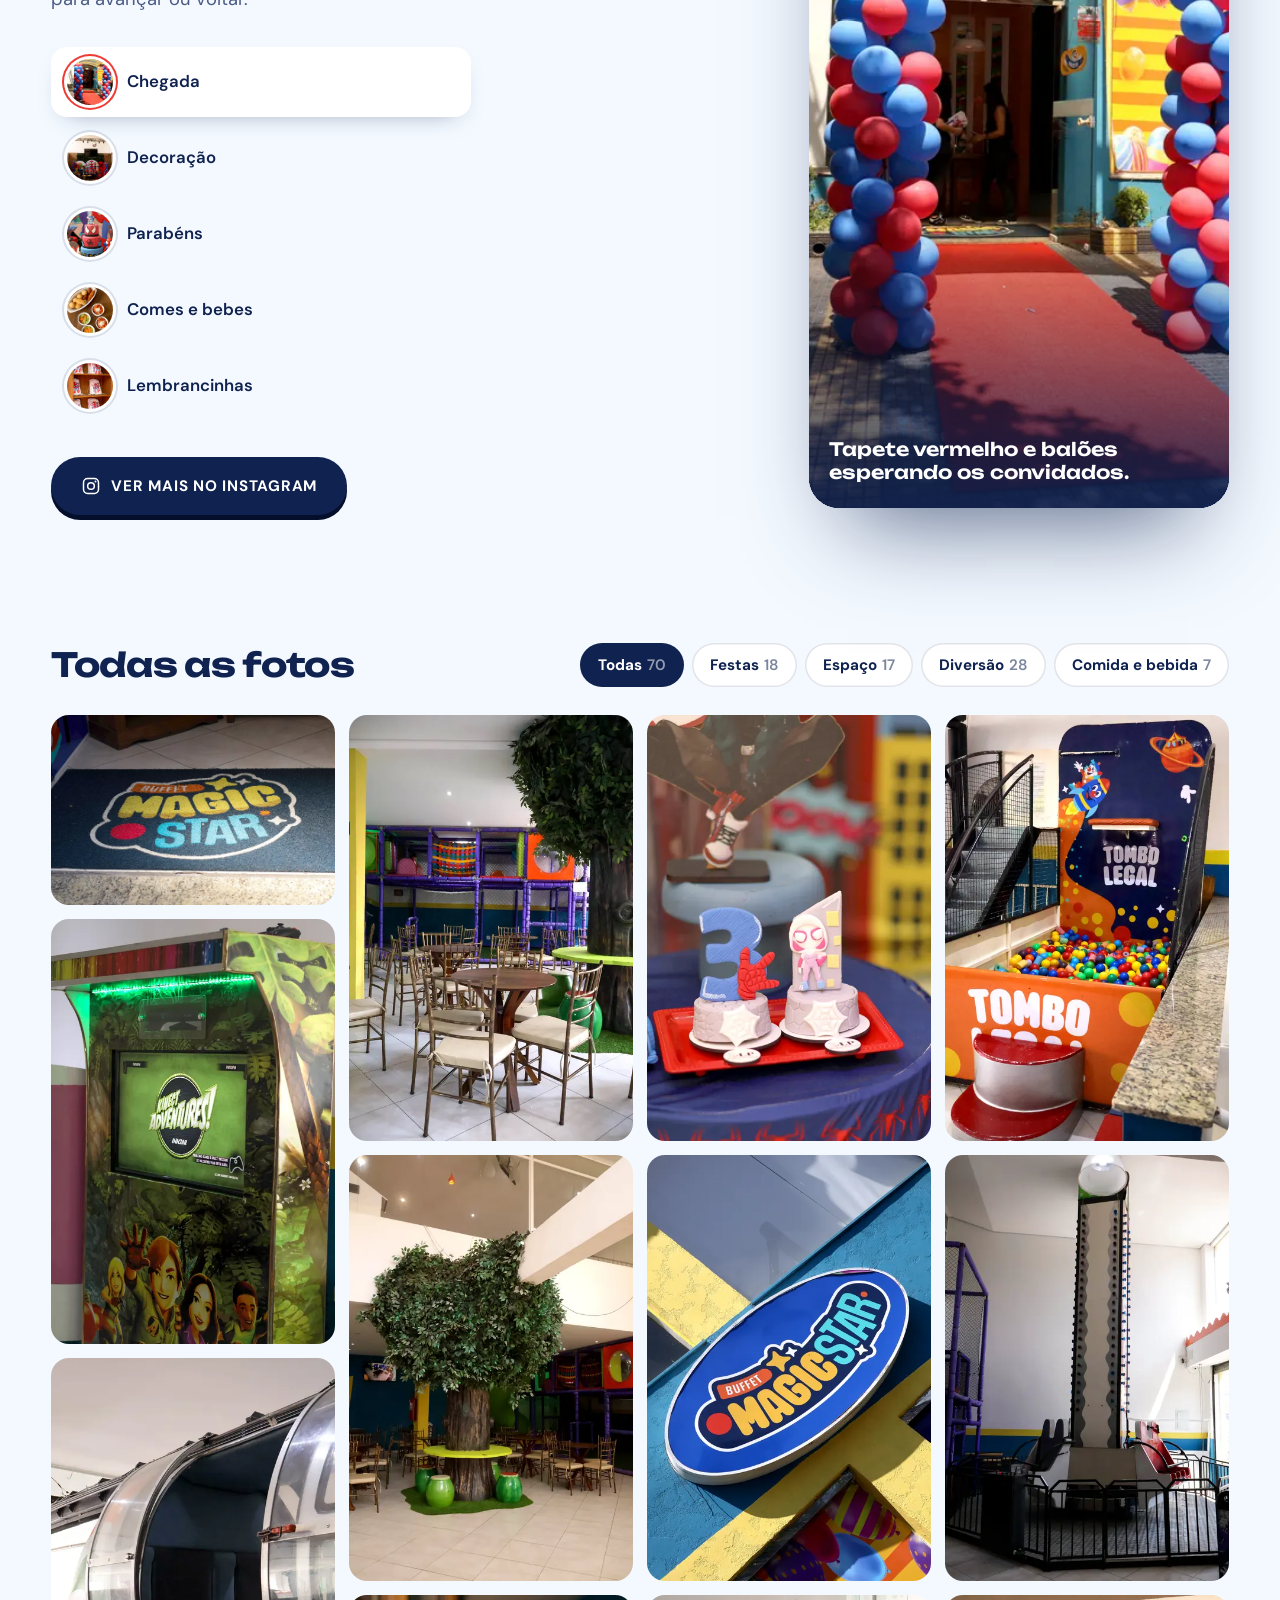
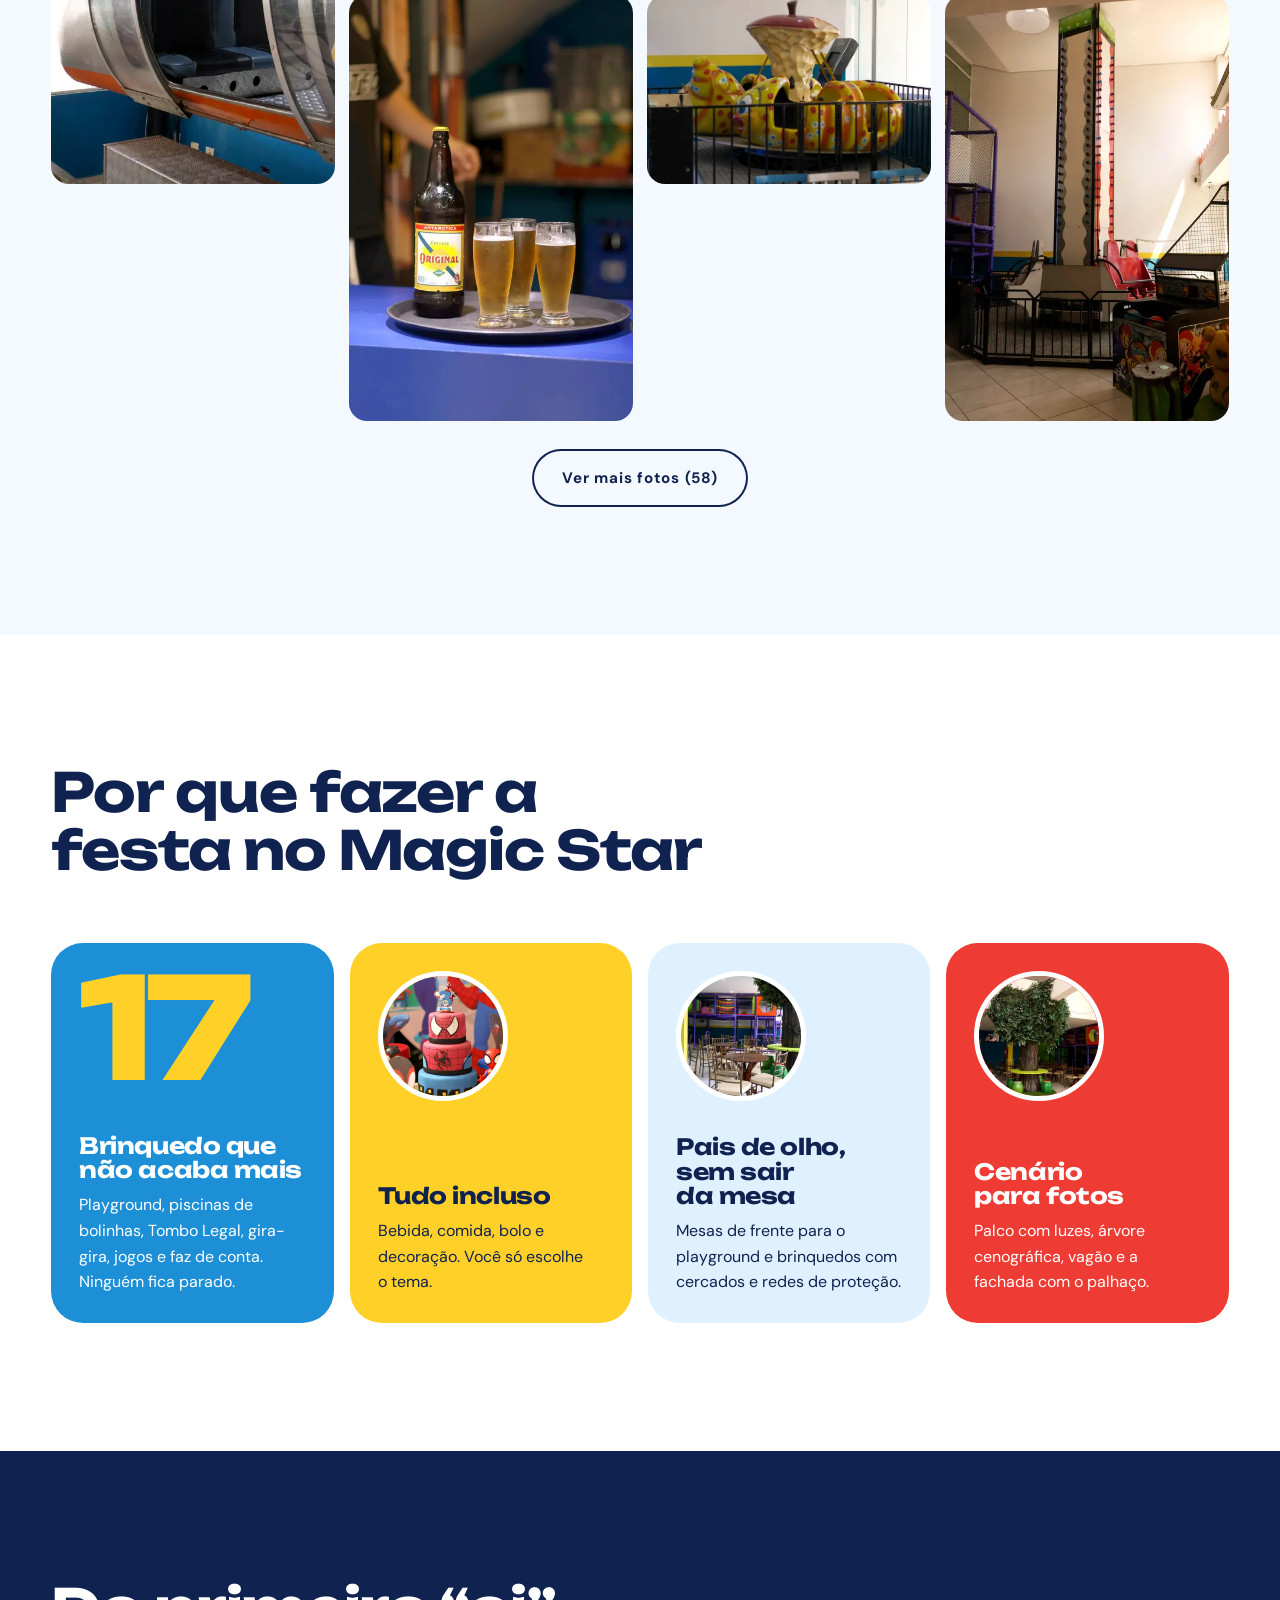
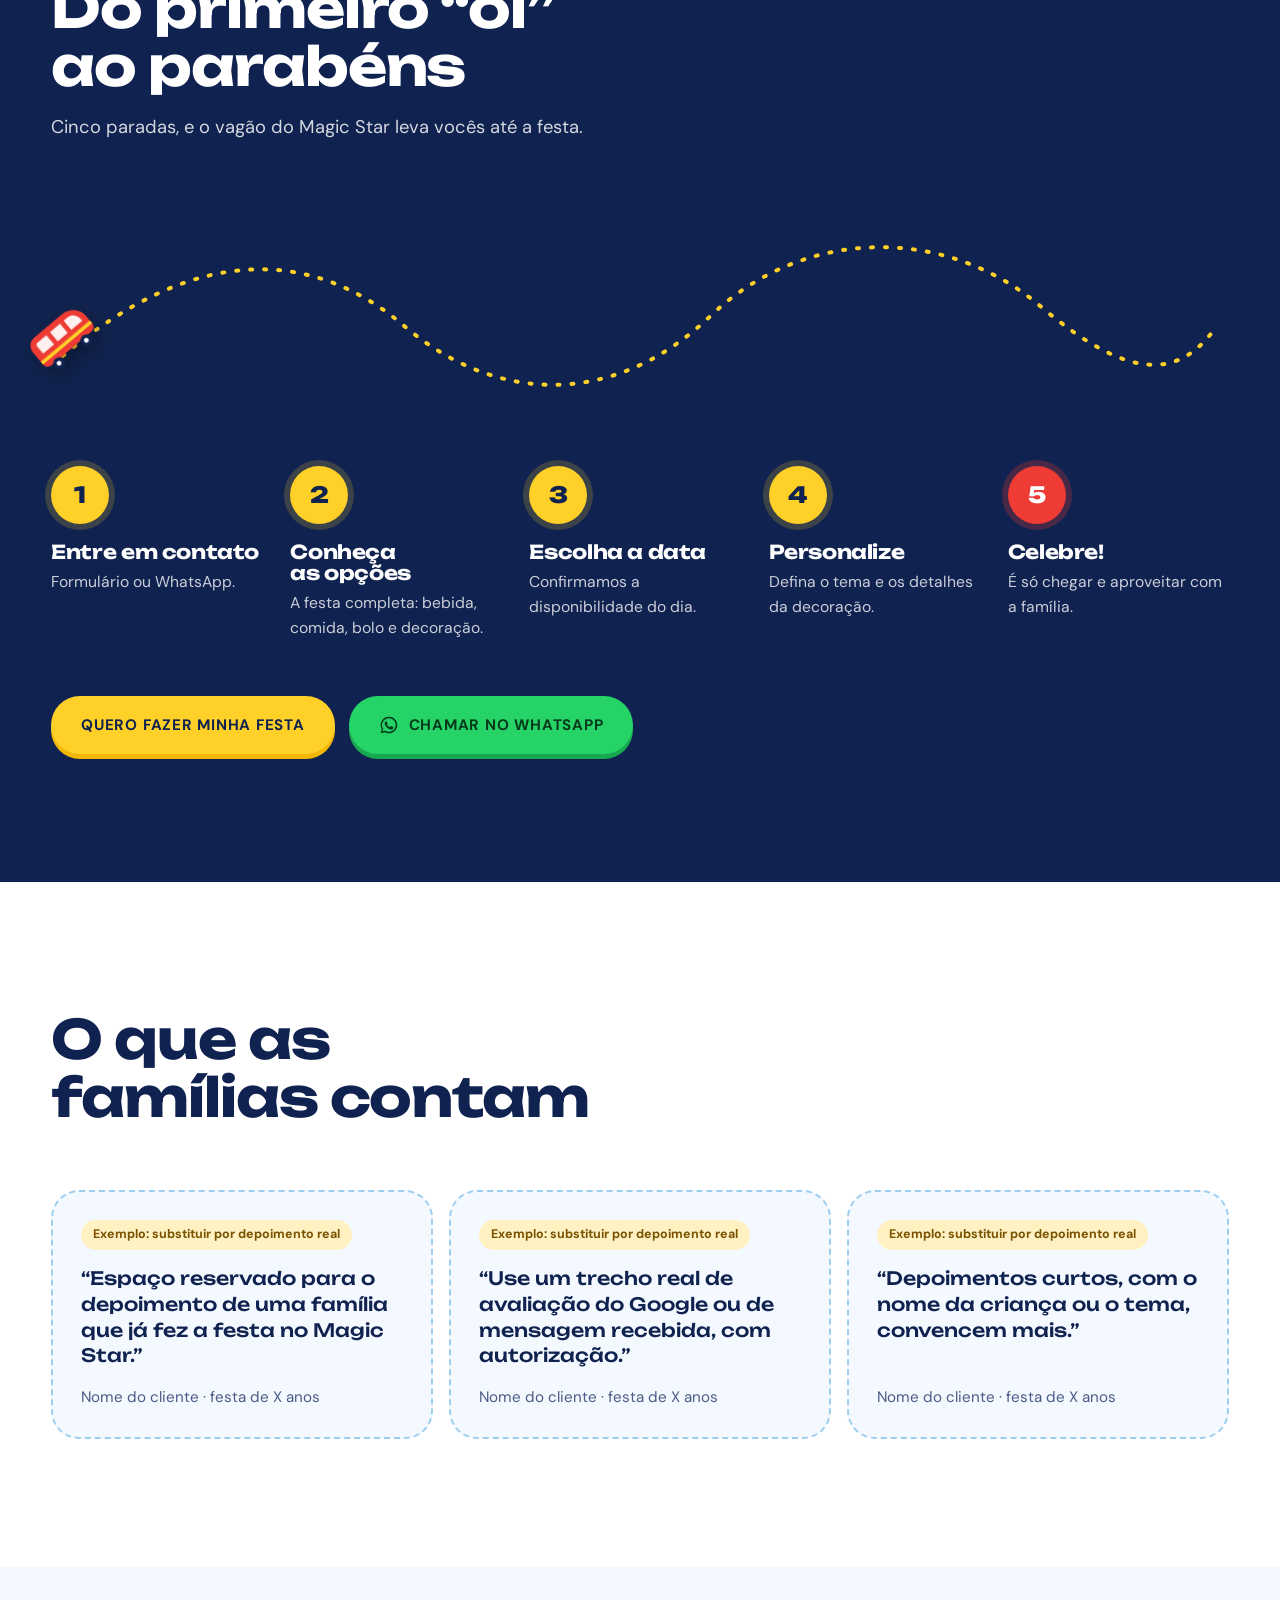
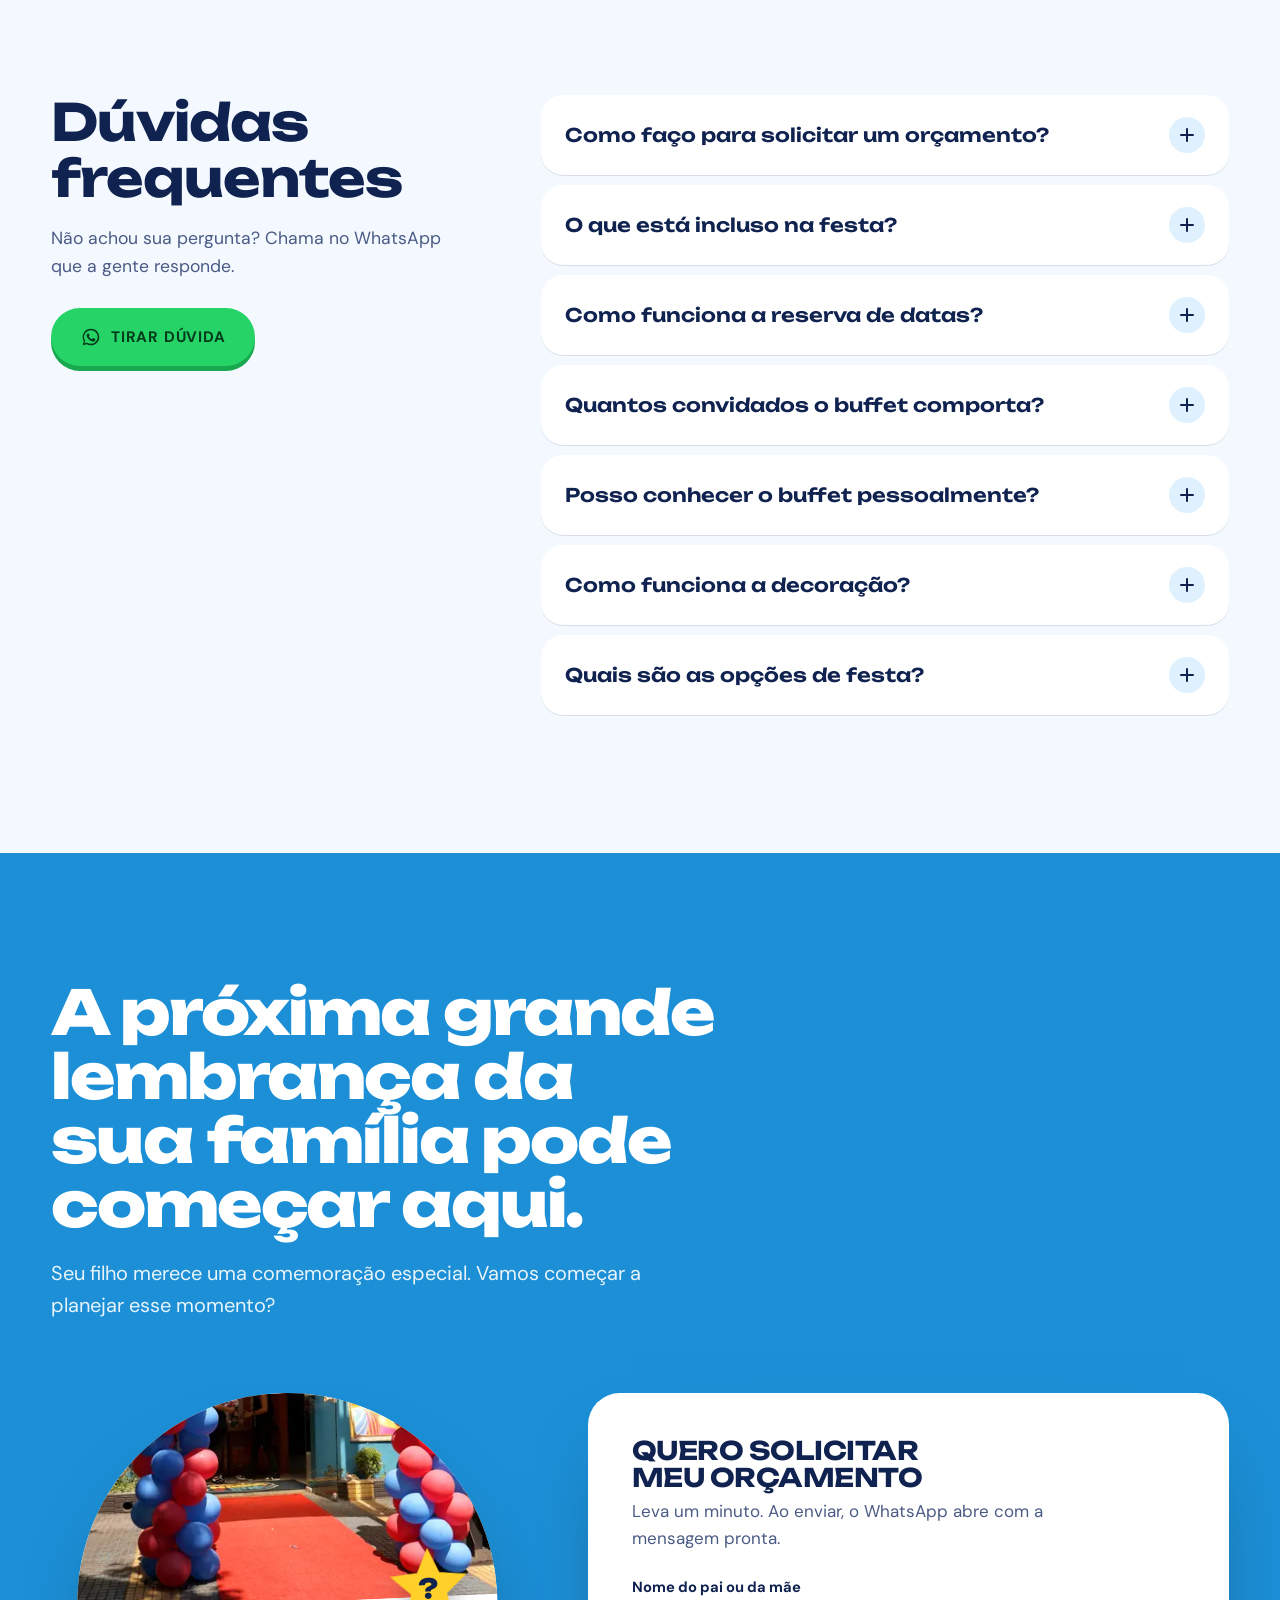
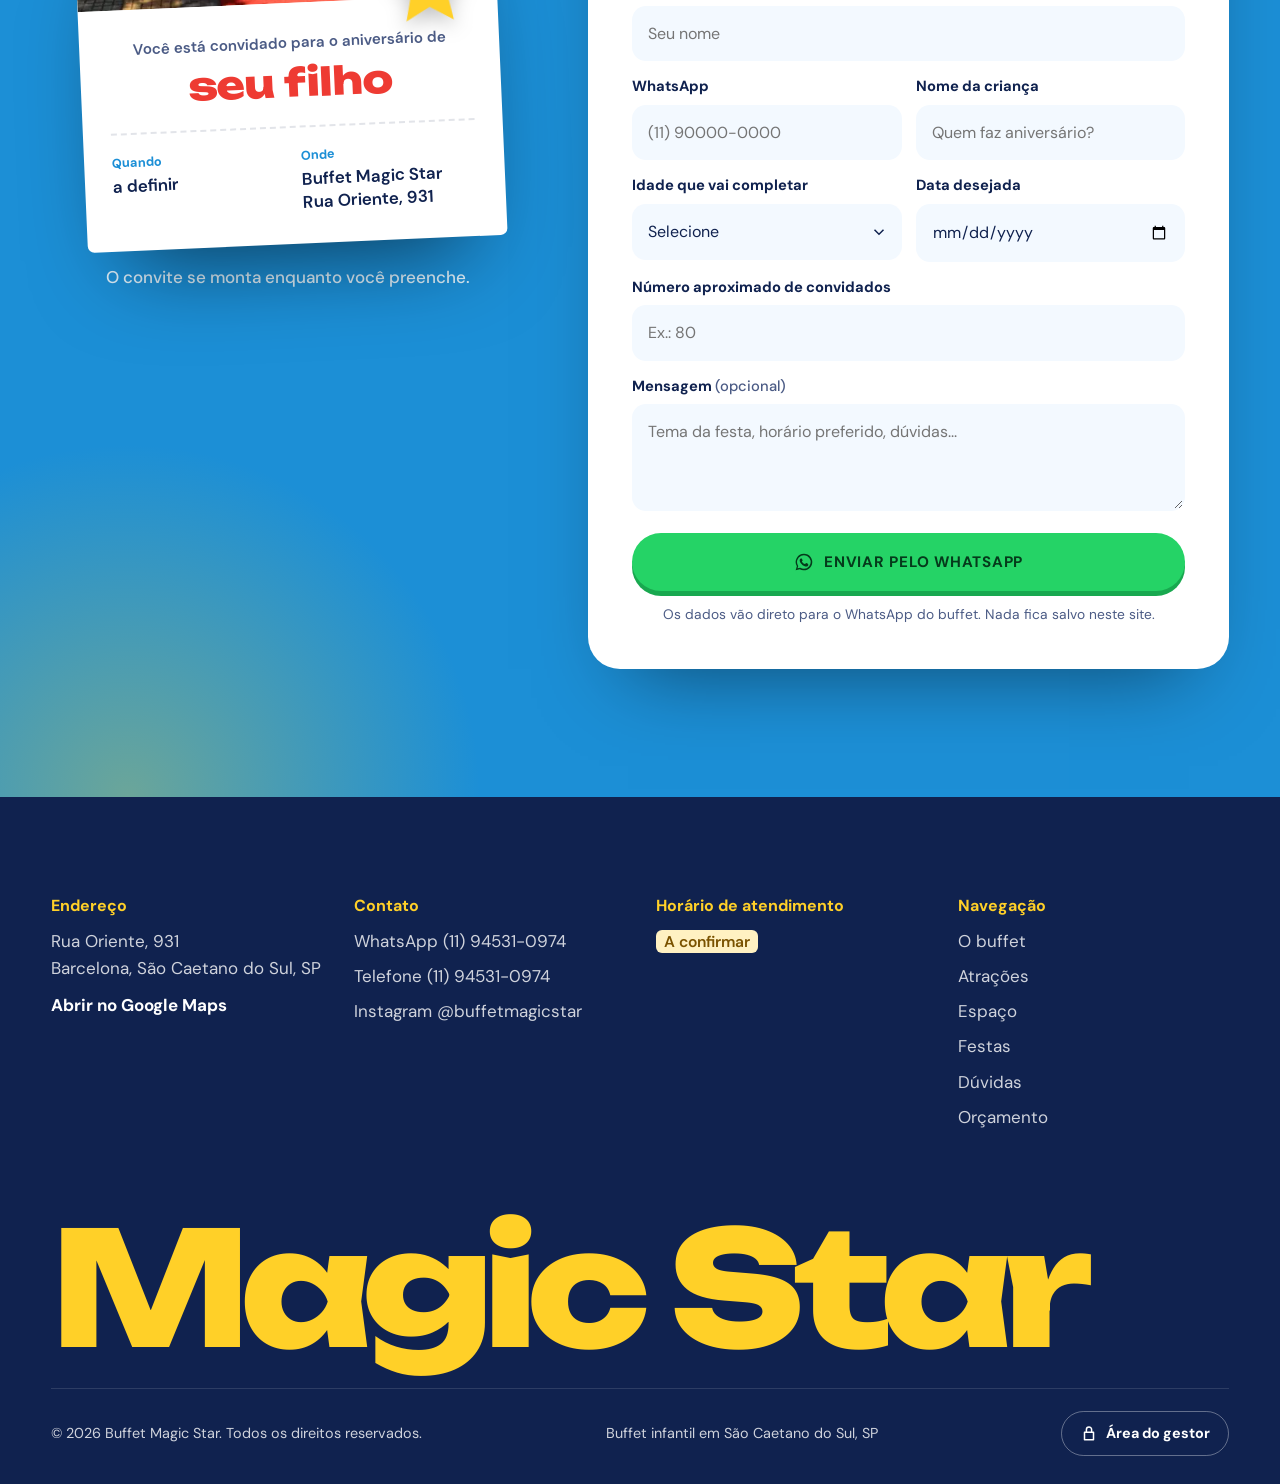
==== commit 0f3fd7cd: "Botão da Área do Gestor no topo do site e no menu do celular Co-Authored-By: Claude Opus 5.5 <norepl" ====
--- a/index.html
+++ b/index.html
@@ -103,8 +103,11 @@
       <a href="#festa">Festas</a>
       <a href="#duvidas">Dúvidas</a>
     </nav>
-    <a class="btn btn--sm" href="#orcamento">Fazer orçamento</a>
-    <button class="menu-toggle" type="button" aria-expanded="false" aria-controls="menu-mobile" aria-label="Abrir menu"><span></span></button>
+    <div class="header__actions">
+      <a class="header__admin" href="gestor/" rel="nofollow" aria-label="Área do gestor"><svg viewBox="0 0 24 24" aria-hidden="true"><path d="M6 11h12v10H6zM8.5 11V7.5a3.5 3.5 0 0 1 7 0V11"/></svg><span>Área do gestor</span></a>
+      <a class="btn btn--sm" href="#orcamento">Fazer orçamento</a>
+      <button class="menu-toggle" type="button" aria-expanded="false" aria-controls="menu-mobile" aria-label="Abrir menu"><span></span></button>
+    </div>
   </div>
 </header>
 
@@ -118,6 +121,7 @@
     <a href="#duvidas">Dúvidas</a>
   </nav>
   <a class="btn" href="#orcamento">QUERO FAZER MINHA FESTA</a>
+  <a class="mobile-menu__admin" href="gestor/" rel="nofollow"><svg viewBox="0 0 24 24" aria-hidden="true"><path d="M6 11h12v10H6zM8.5 11V7.5a3.5 3.5 0 0 1 7 0V11"/></svg>Área do gestor</a>
   <p class="mobile-menu__meta">Rua Oriente, 931, Barcelona, São Caetano do Sul</p>
 </div>
 
--- a/assets/css/style.css
+++ b/assets/css/style.css
@@ -106,6 +106,11 @@
 .nav a:hover { background: var(--ceu); }
 .nav a[aria-current='true'] { background: var(--tinta); color: #fff; }
 
+.header__actions { display: flex; align-items: center; gap: 10px; }
+.header__admin { display: inline-flex; align-items: center; gap: 8px; height: 46px; padding: 0 16px; border-radius: 999px; background: rgba(255, 255, 255, 0.75); box-shadow: inset 0 0 0 1.5px var(--tinta); color: var(--tinta); font-weight: 700; font-size: 0.85rem; text-decoration: none; white-space: nowrap; transition: background 0.25s, color 0.25s; }
+.header__admin svg, .mobile-menu__admin svg { width: 18px; height: 18px; flex: none; fill: none; stroke: currentColor; stroke-width: 2; stroke-linecap: round; stroke-linejoin: round; }
+.header__admin:hover { background: var(--tinta); color: #fff; }
+.mobile-menu__admin { display: inline-flex; align-items: center; gap: 8px; margin-top: 16px; font-weight: 700; text-decoration: none; }
 .menu-toggle { display: none; width: 50px; height: 50px; border-radius: 50%; border: 0; background: var(--tinta); color: #fff; position: relative; z-index: 2; }
 .menu-toggle span, .menu-toggle span::before, .menu-toggle span::after { position: absolute; left: 50%; top: 50%; width: 20px; height: 2px; margin-left: -10px; background: currentColor; border-radius: 2px; transition: transform 0.35s var(--ease), background 0.2s; }
 .menu-toggle span::before, .menu-toggle span::after { content: ''; }
@@ -434,6 +439,9 @@
 @media (max-width: 1080px) {
   .nav, .header .btn--sm { display: none; }
   .menu-toggle { display: inline-block; }
+  .header__admin { width: 50px; height: 50px; padding: 0; justify-content: center; }
+  .header__admin span { display: none; }
+  .header__admin svg { width: 20px; height: 20px; }
   .why__grid { grid-template-columns: repeat(2, minmax(0, 1fr)); }
   .why__card { min-height: 300px; }
   .footer__grid { grid-template-columns: repeat(2, minmax(0, 1fr)); }
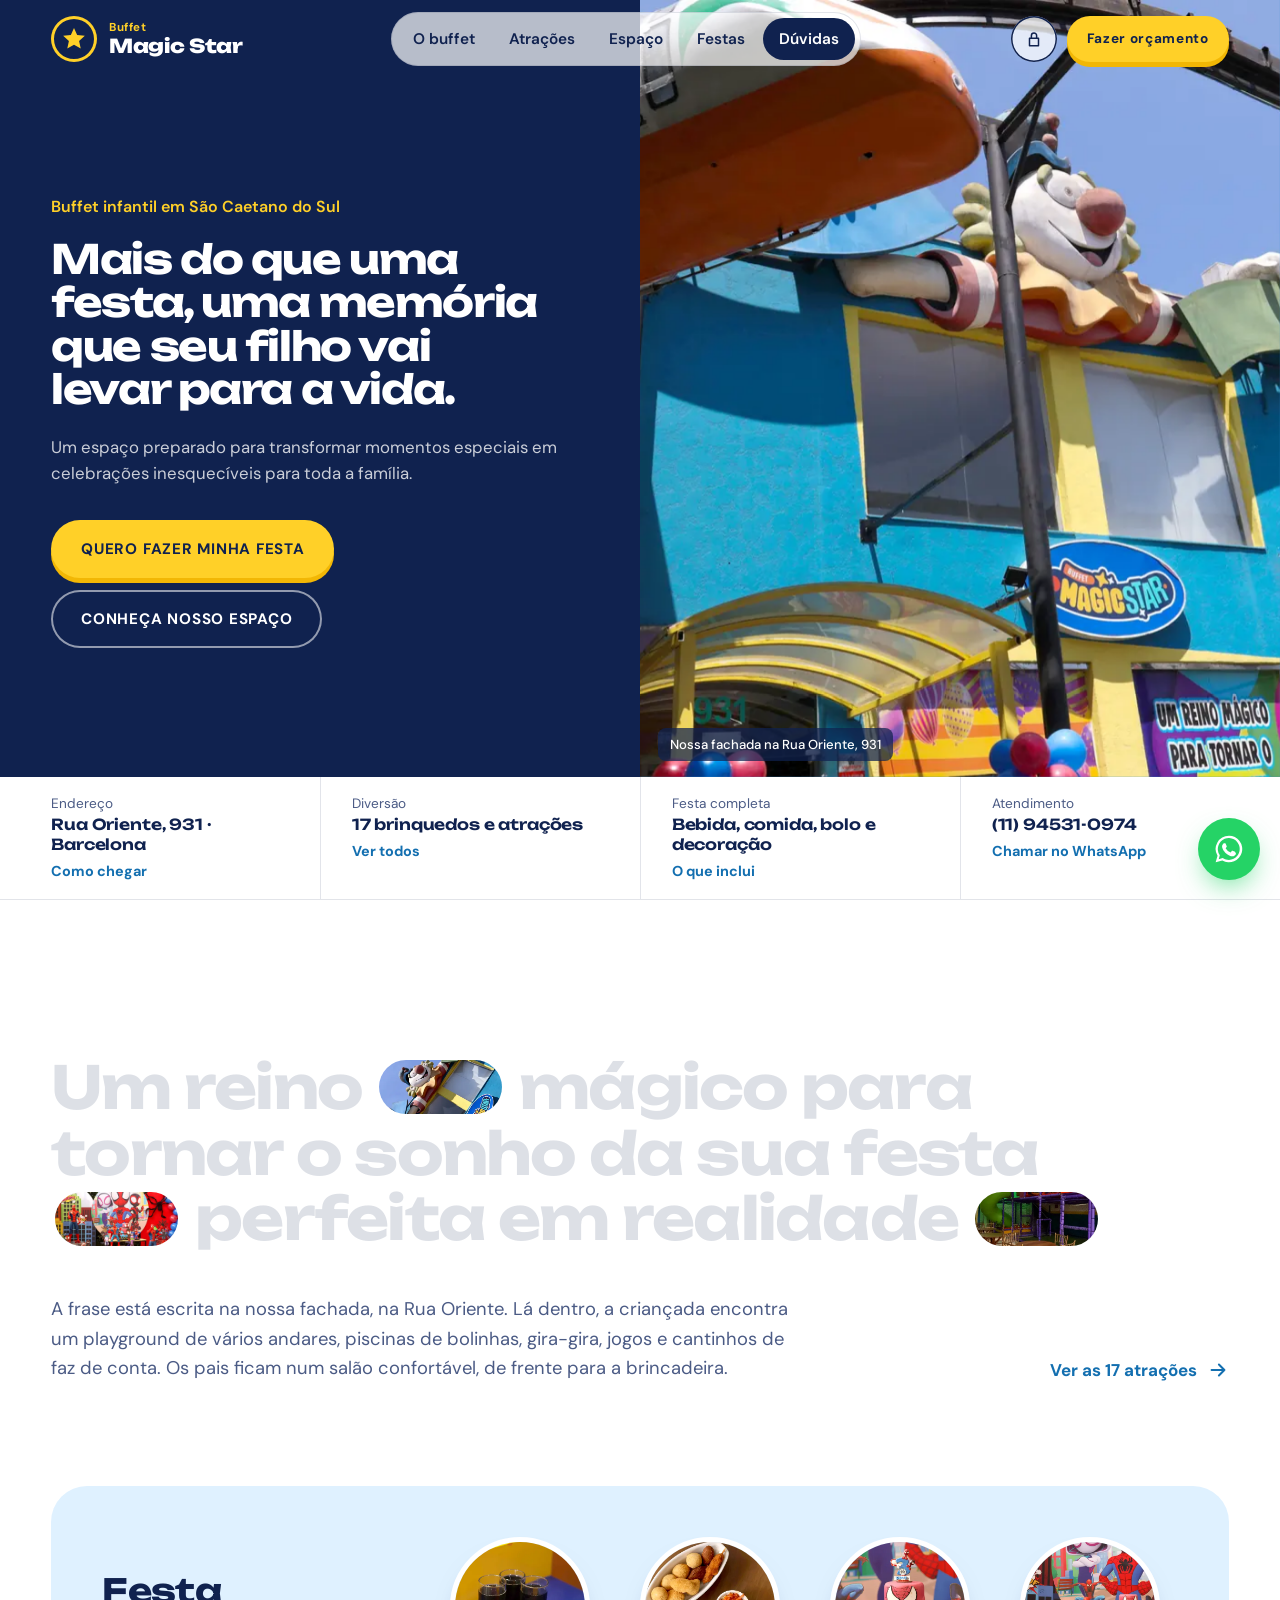
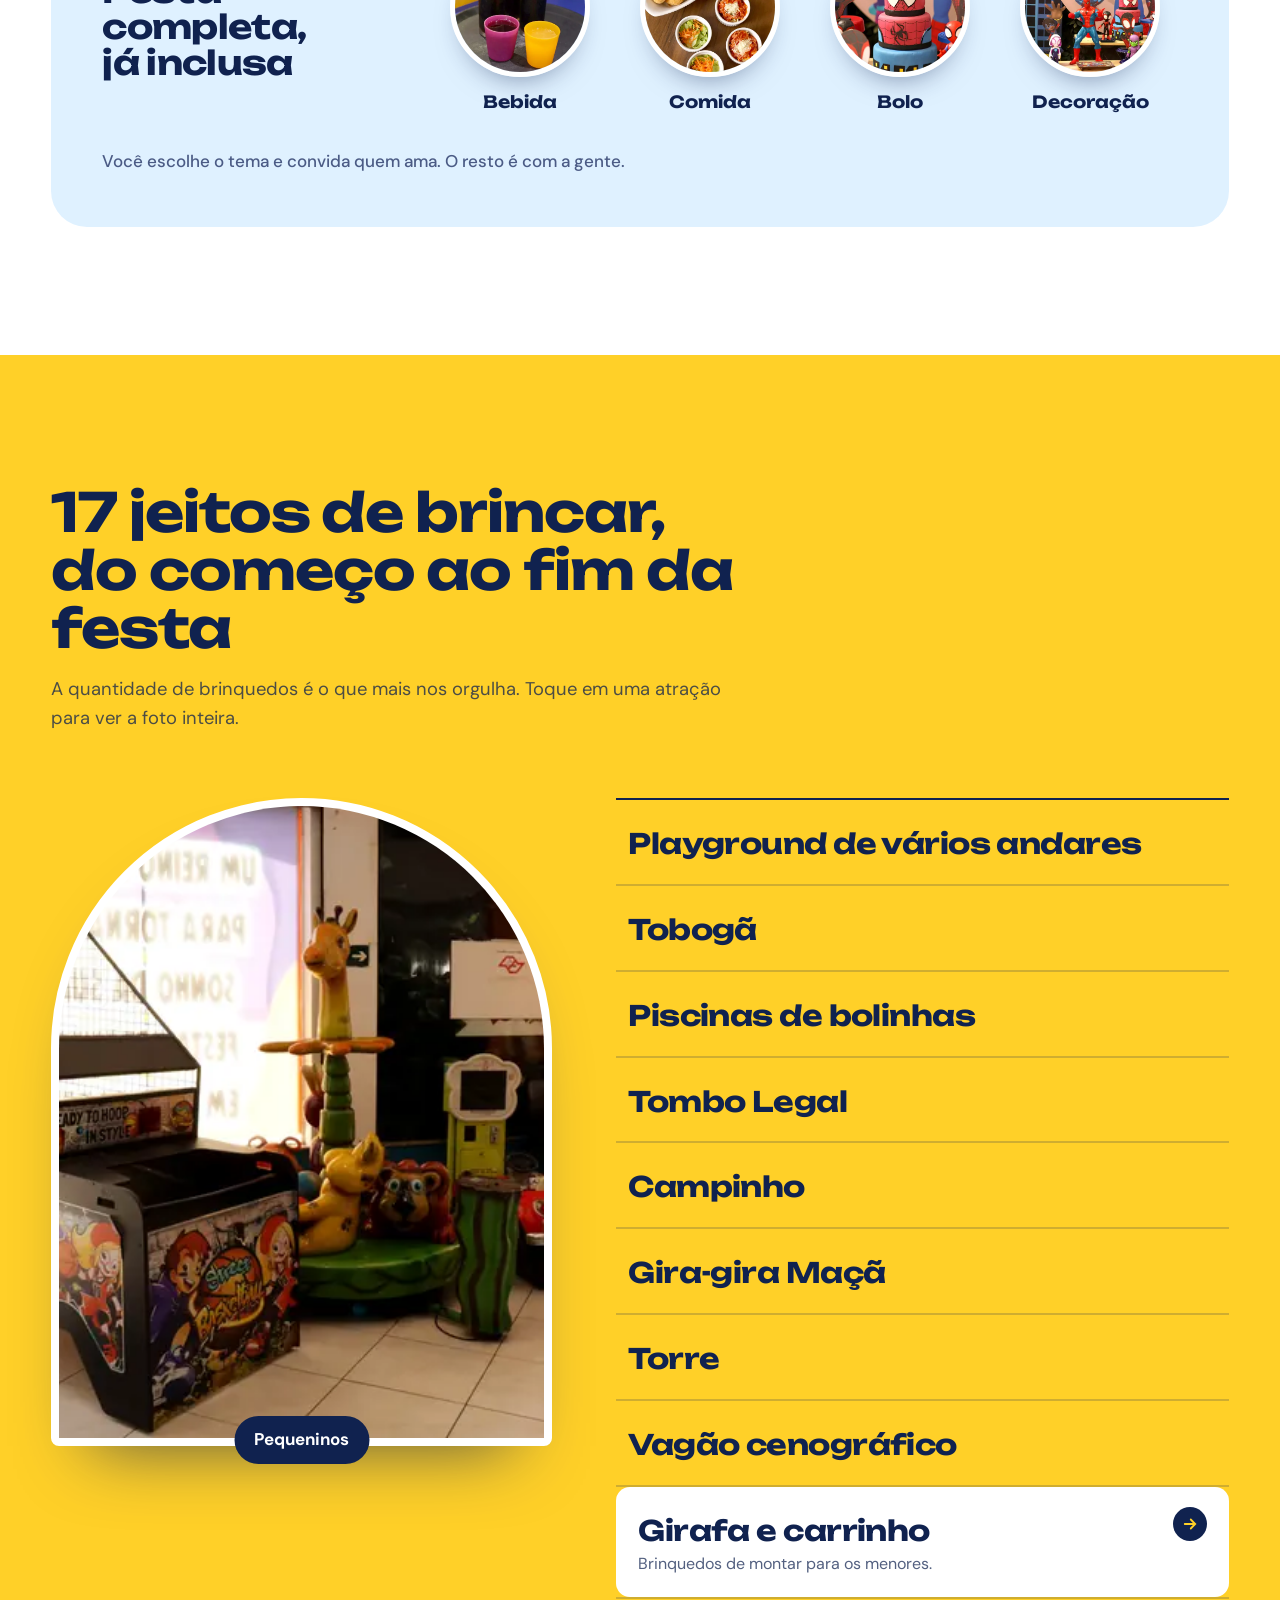
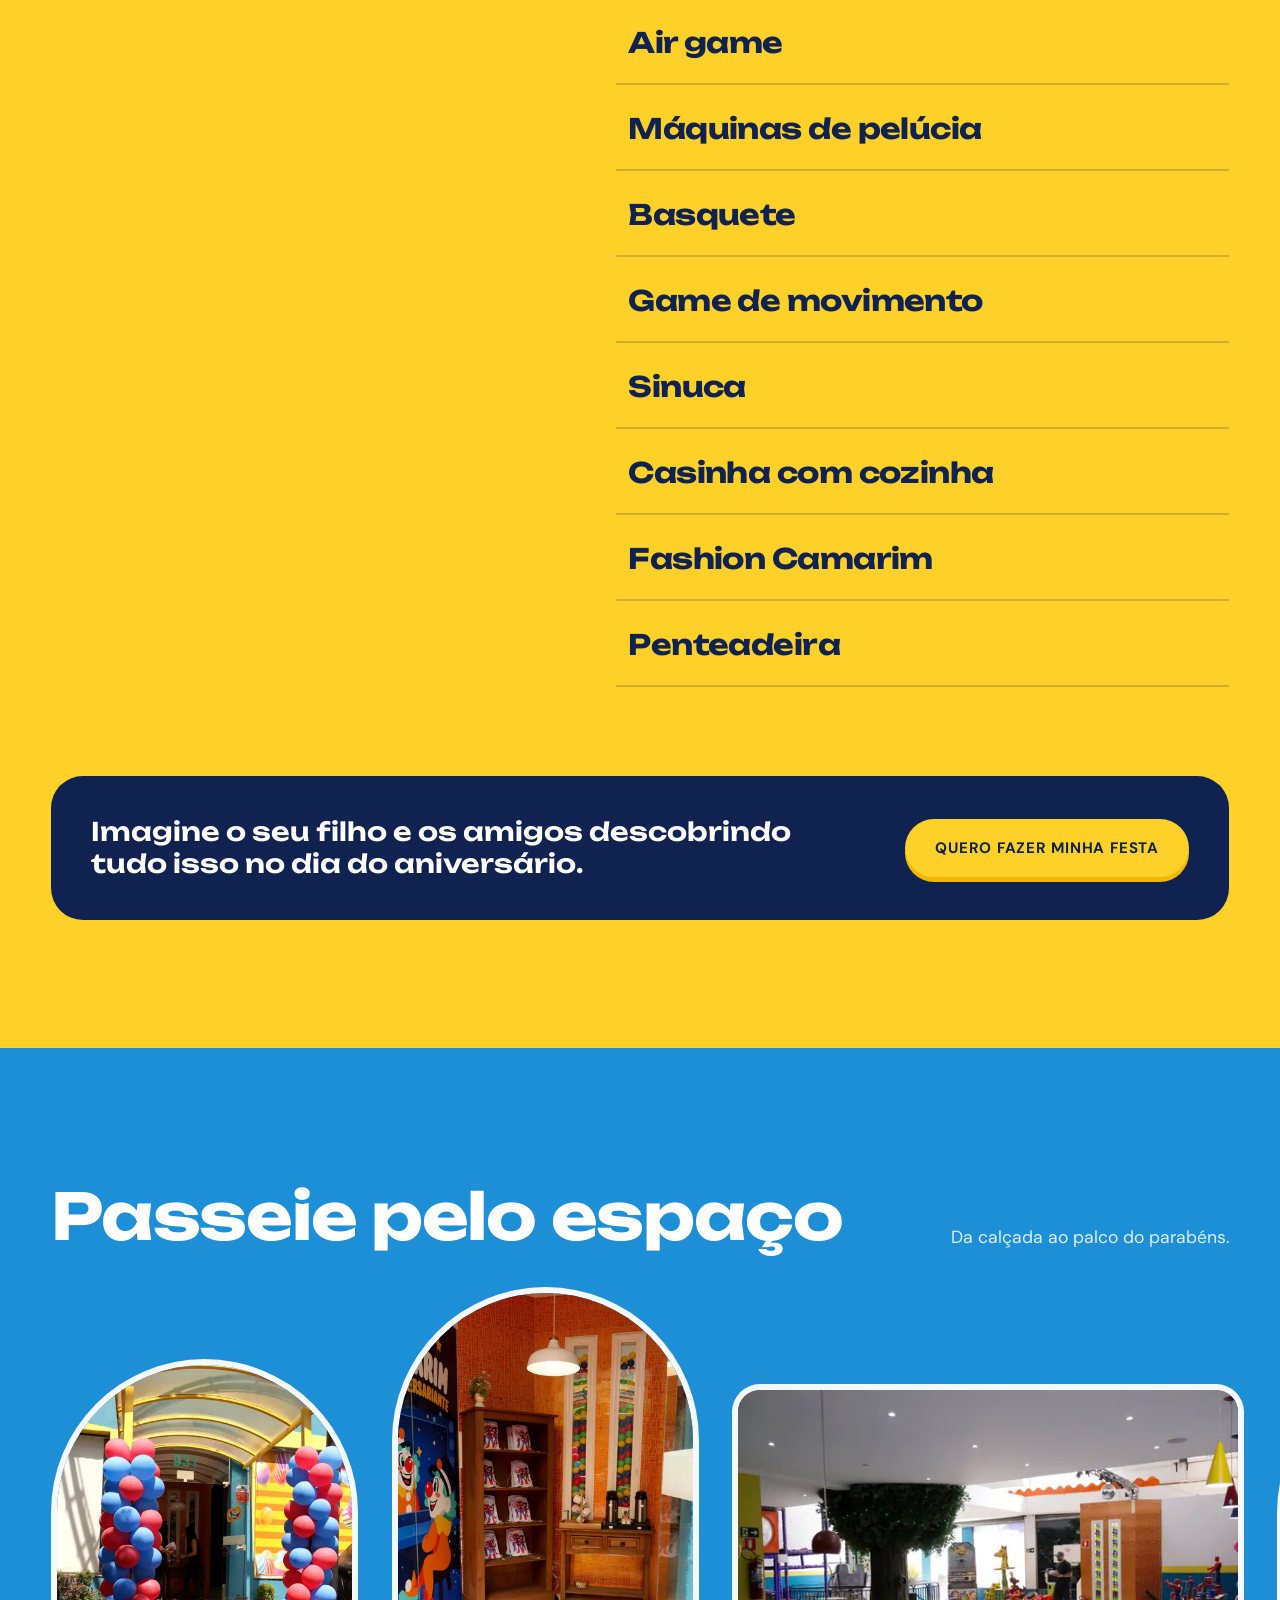
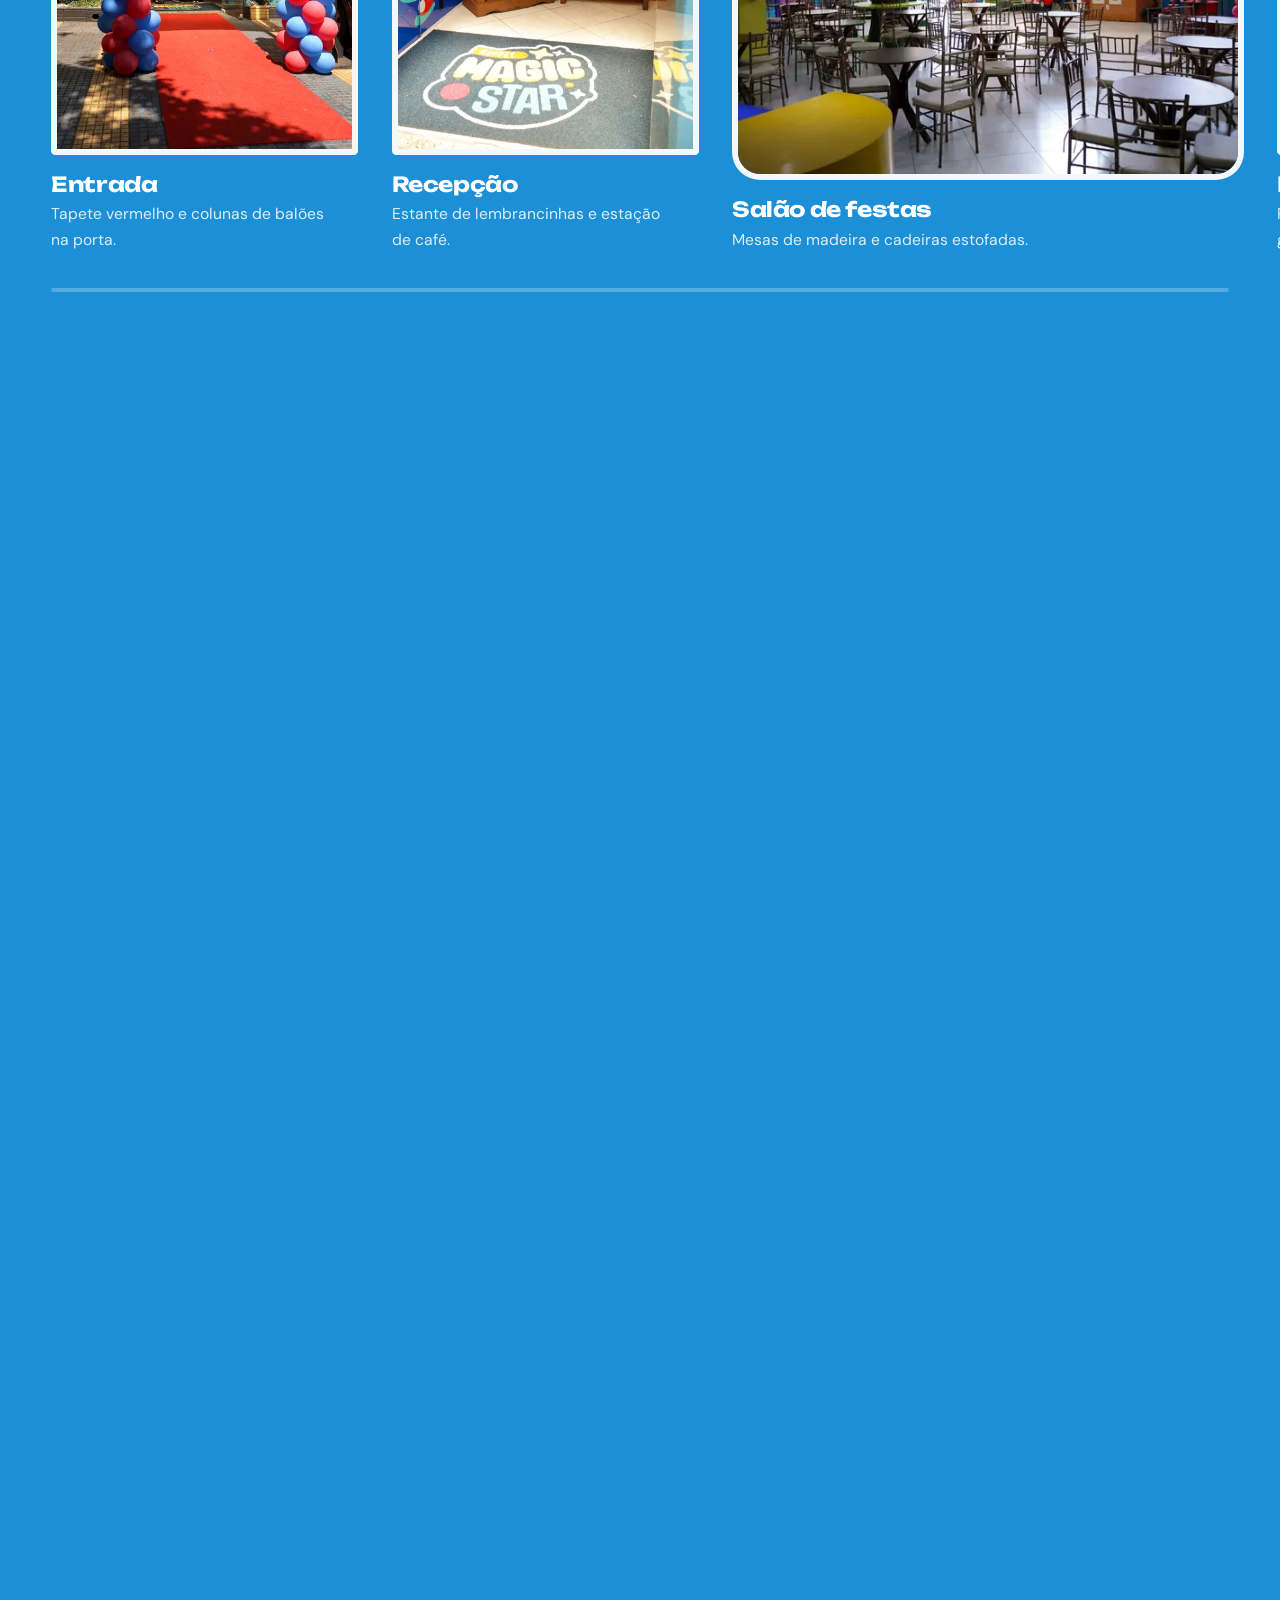
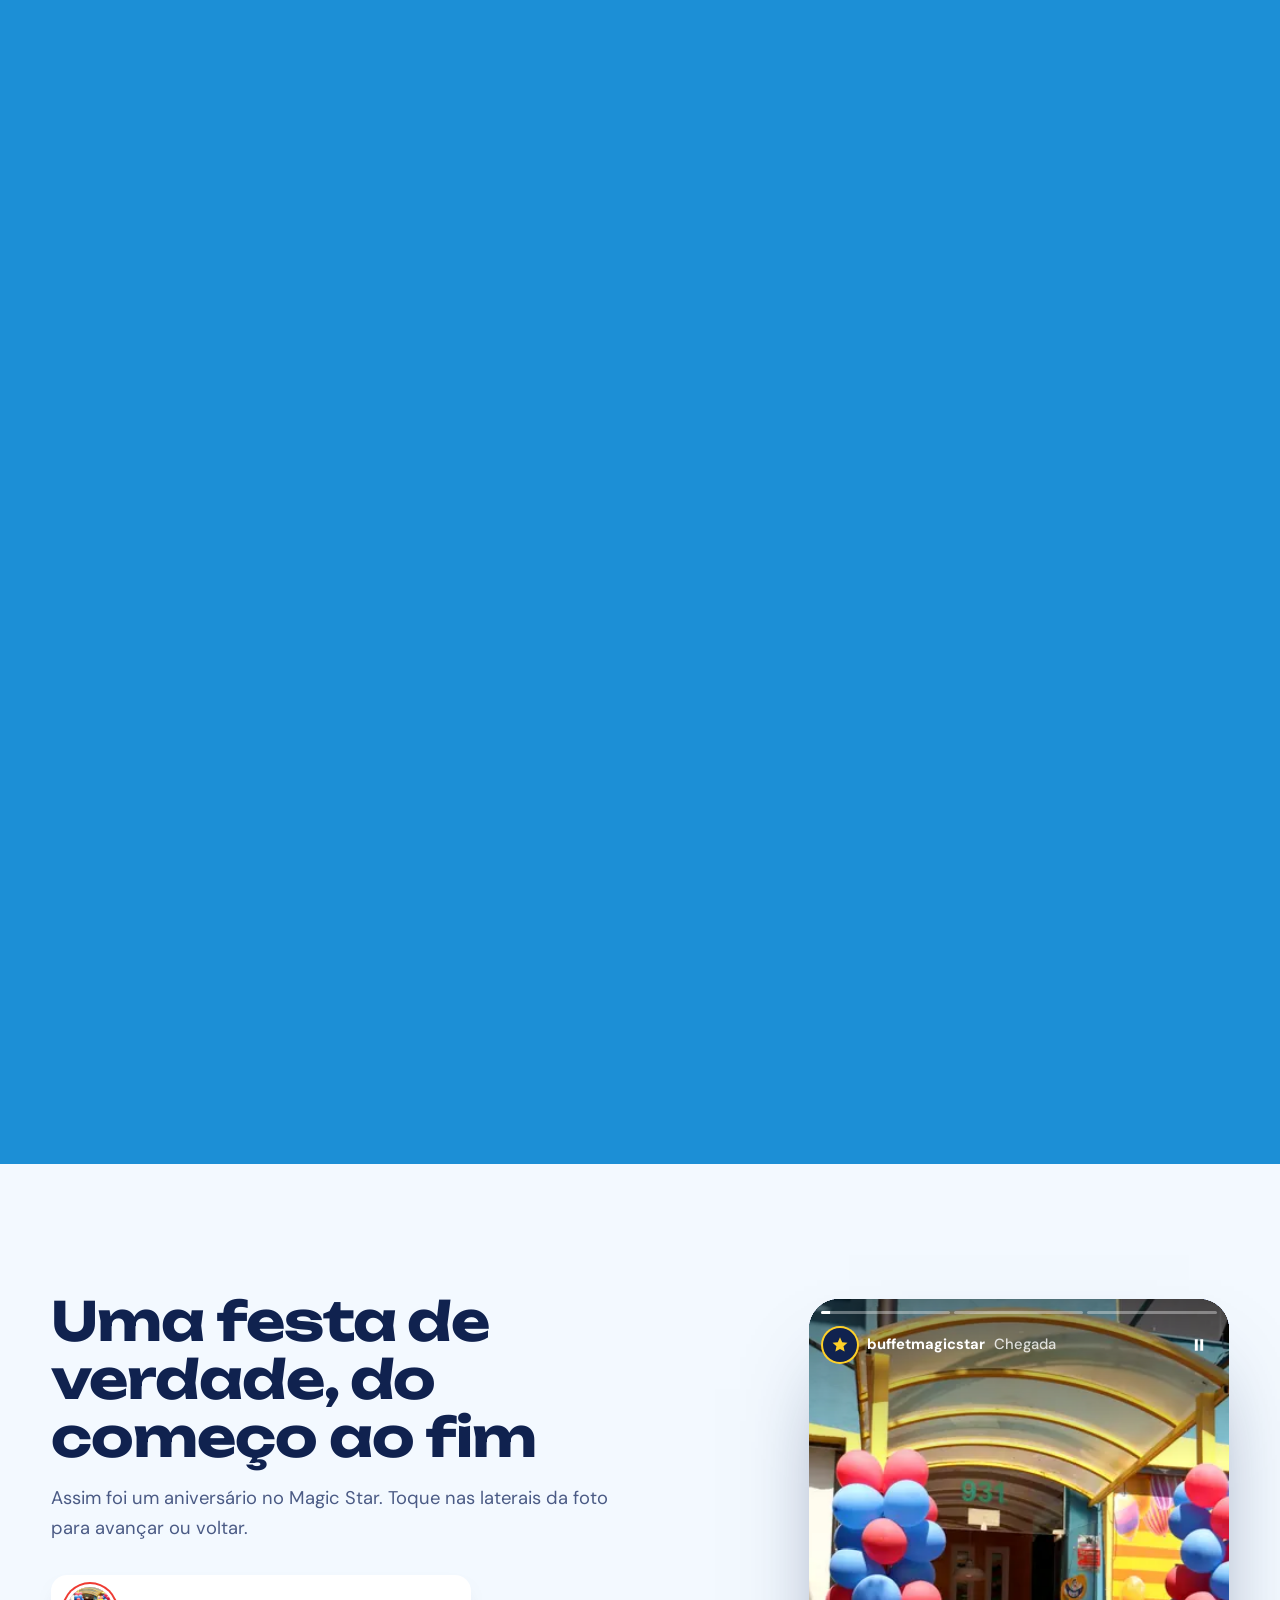
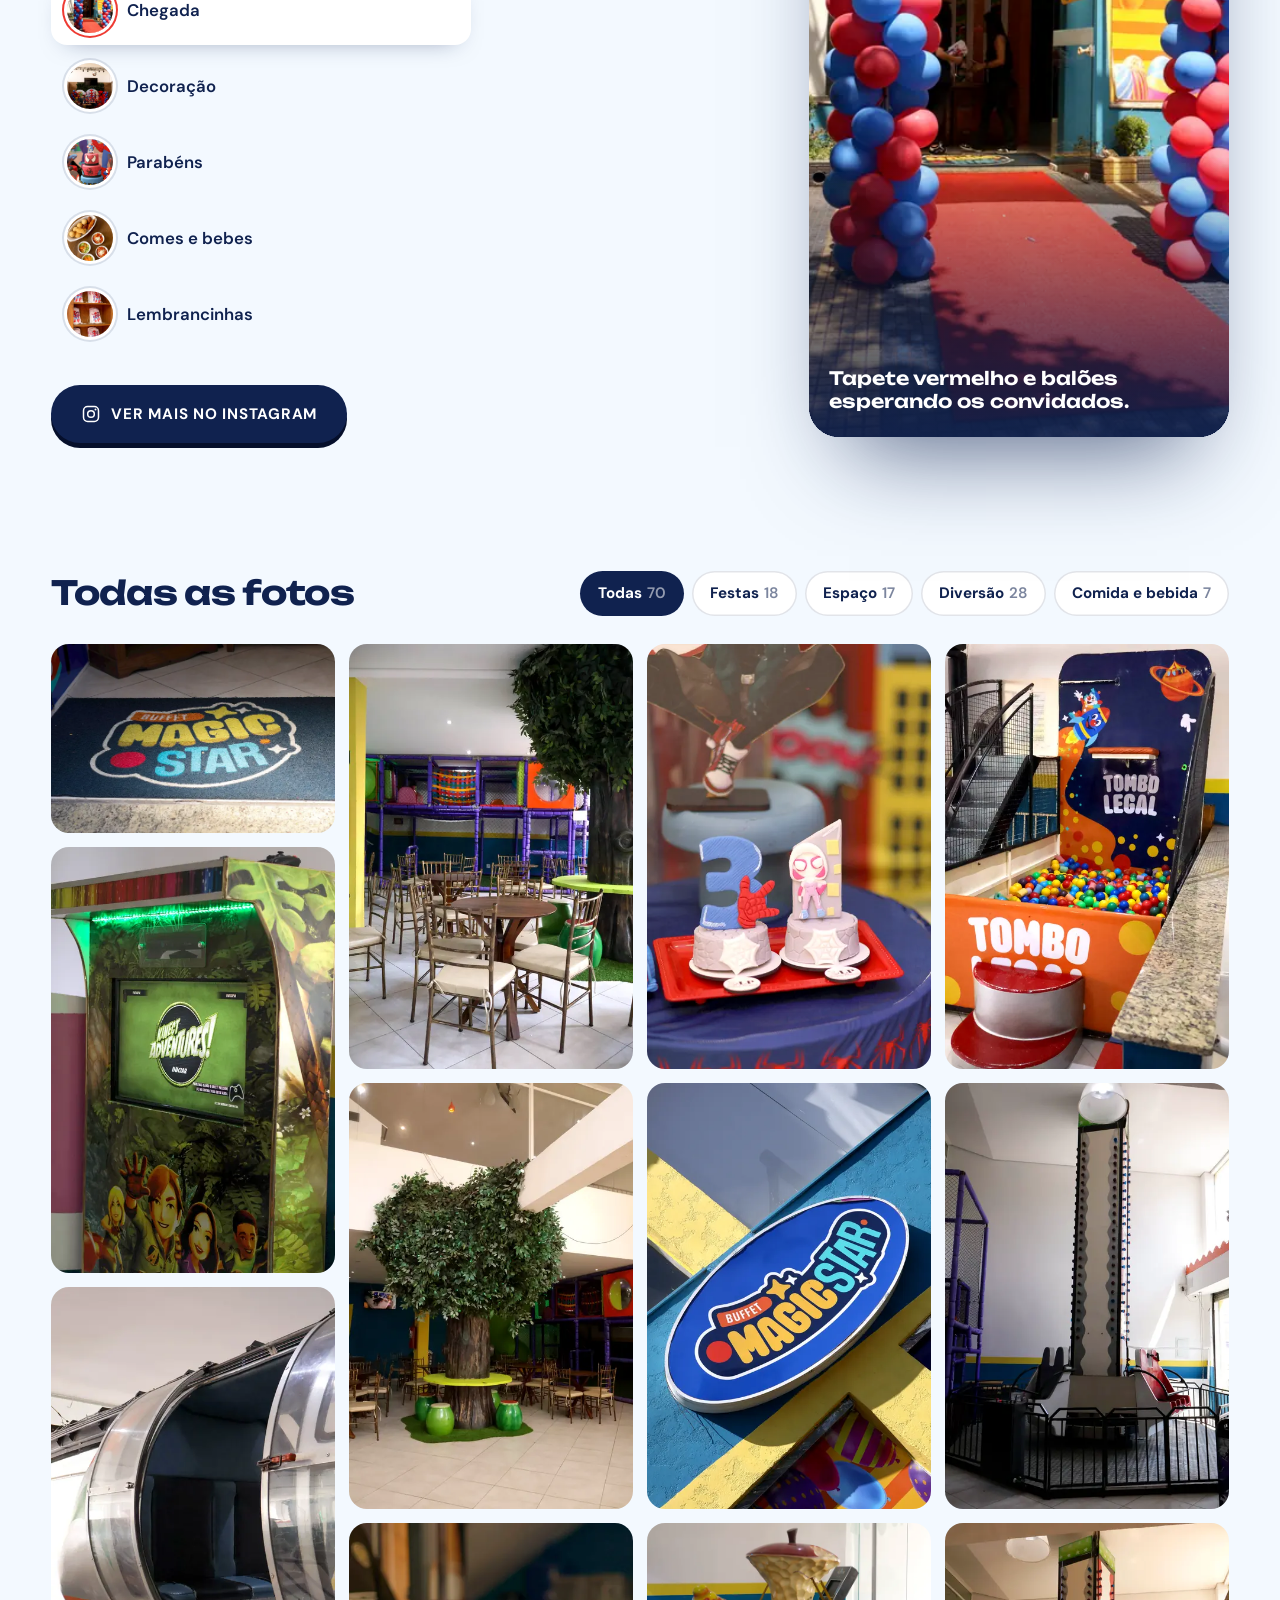
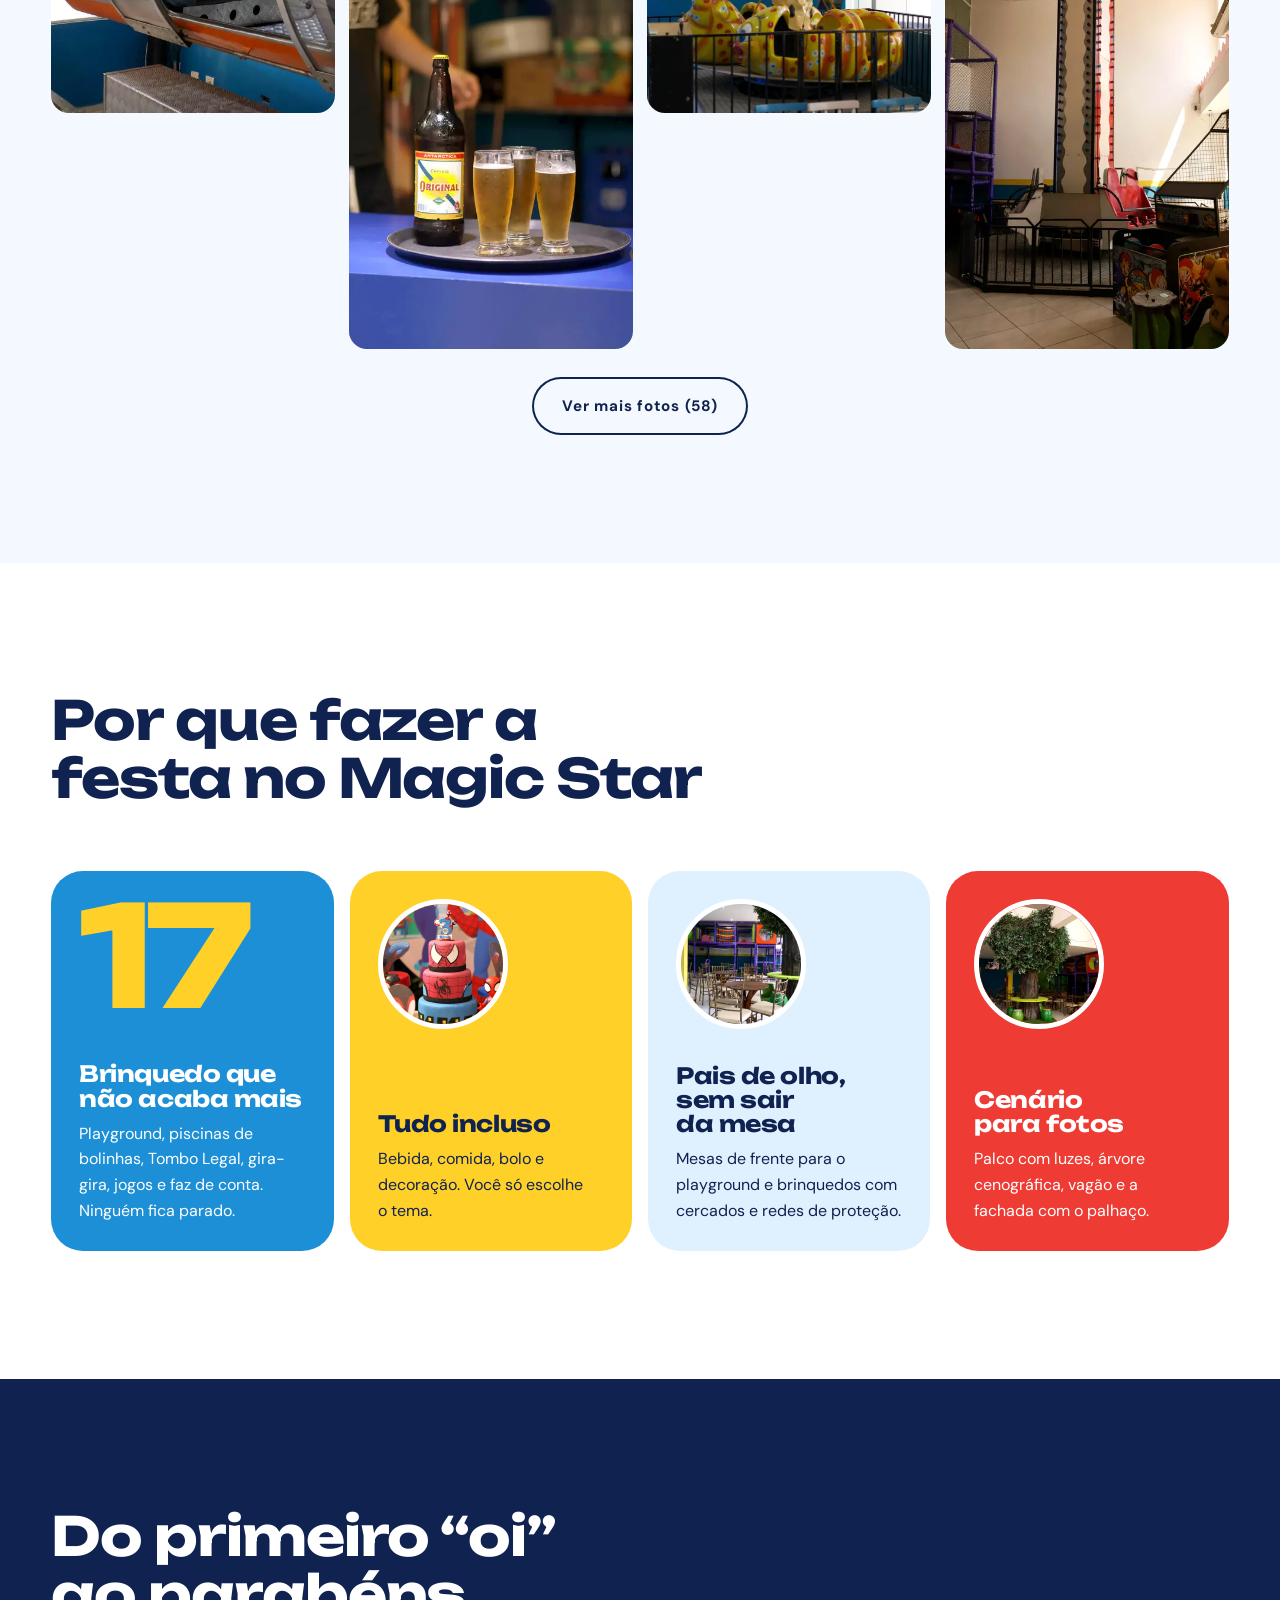
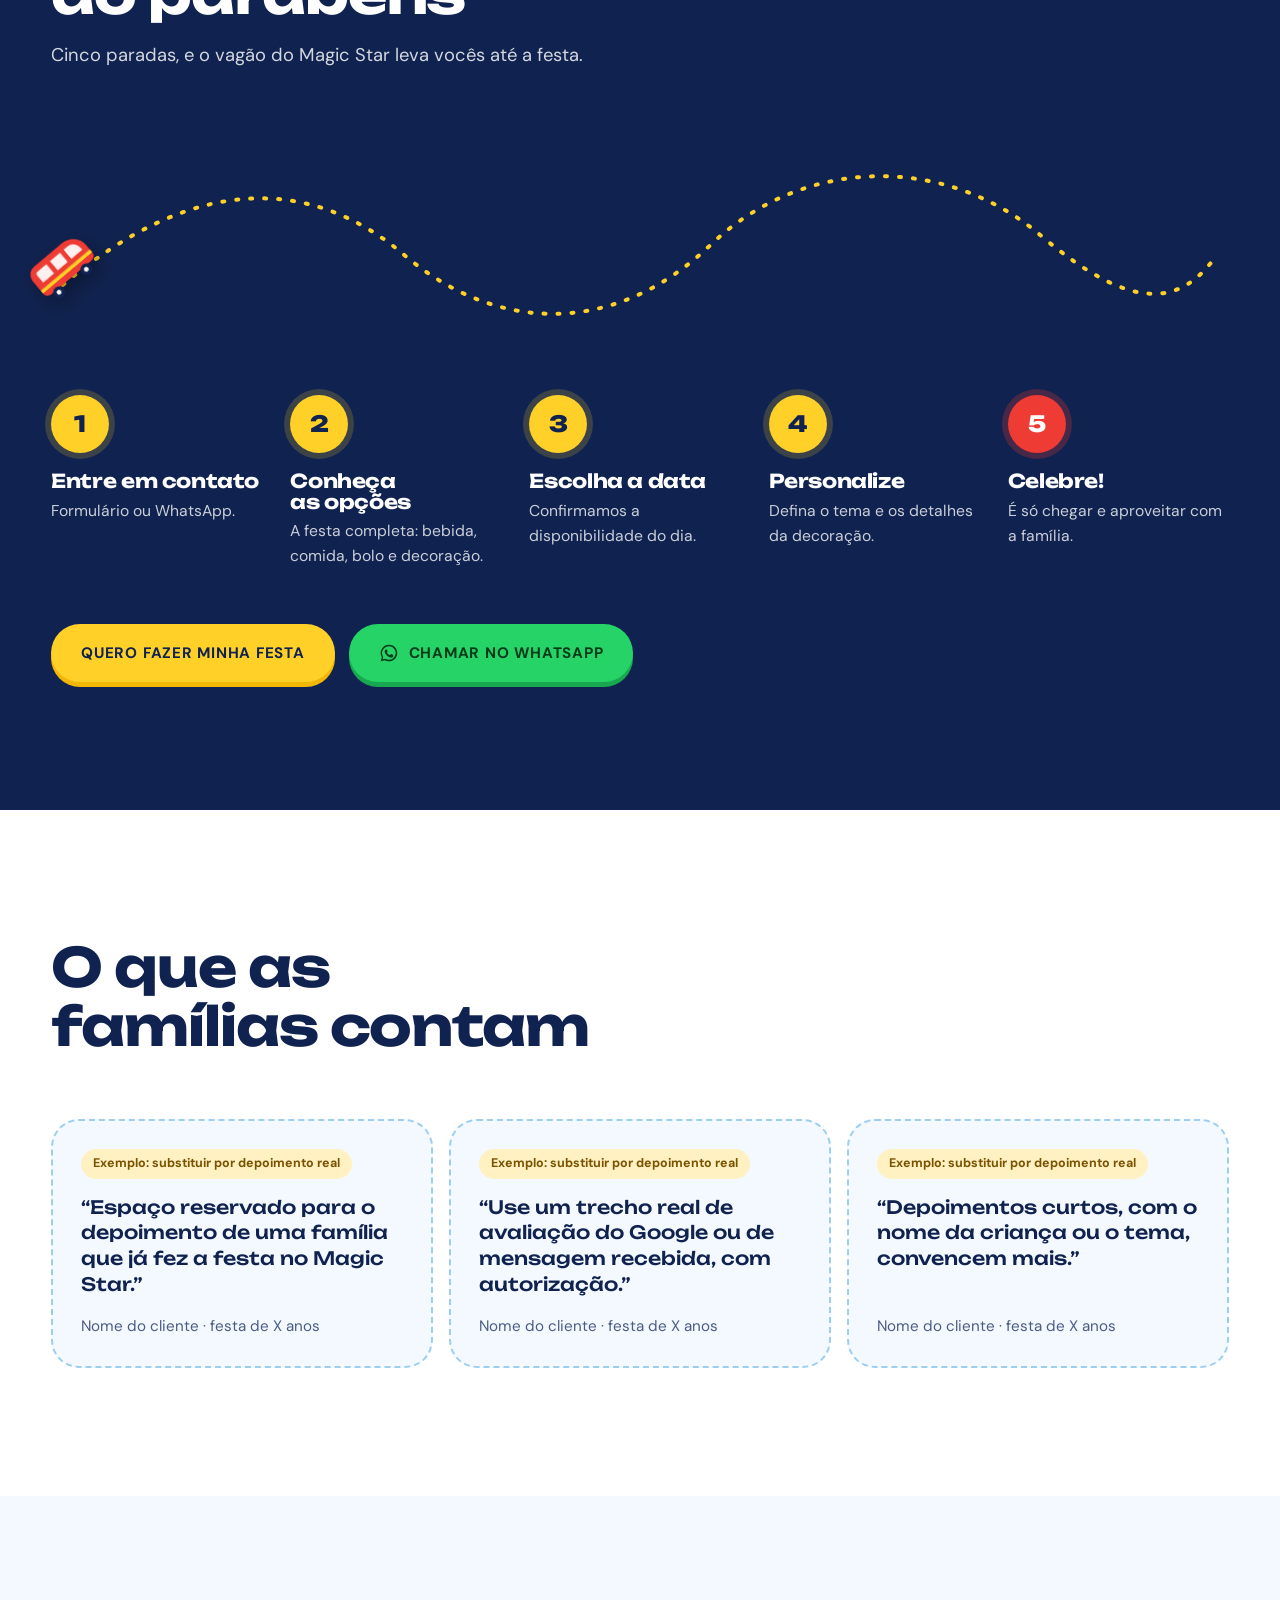
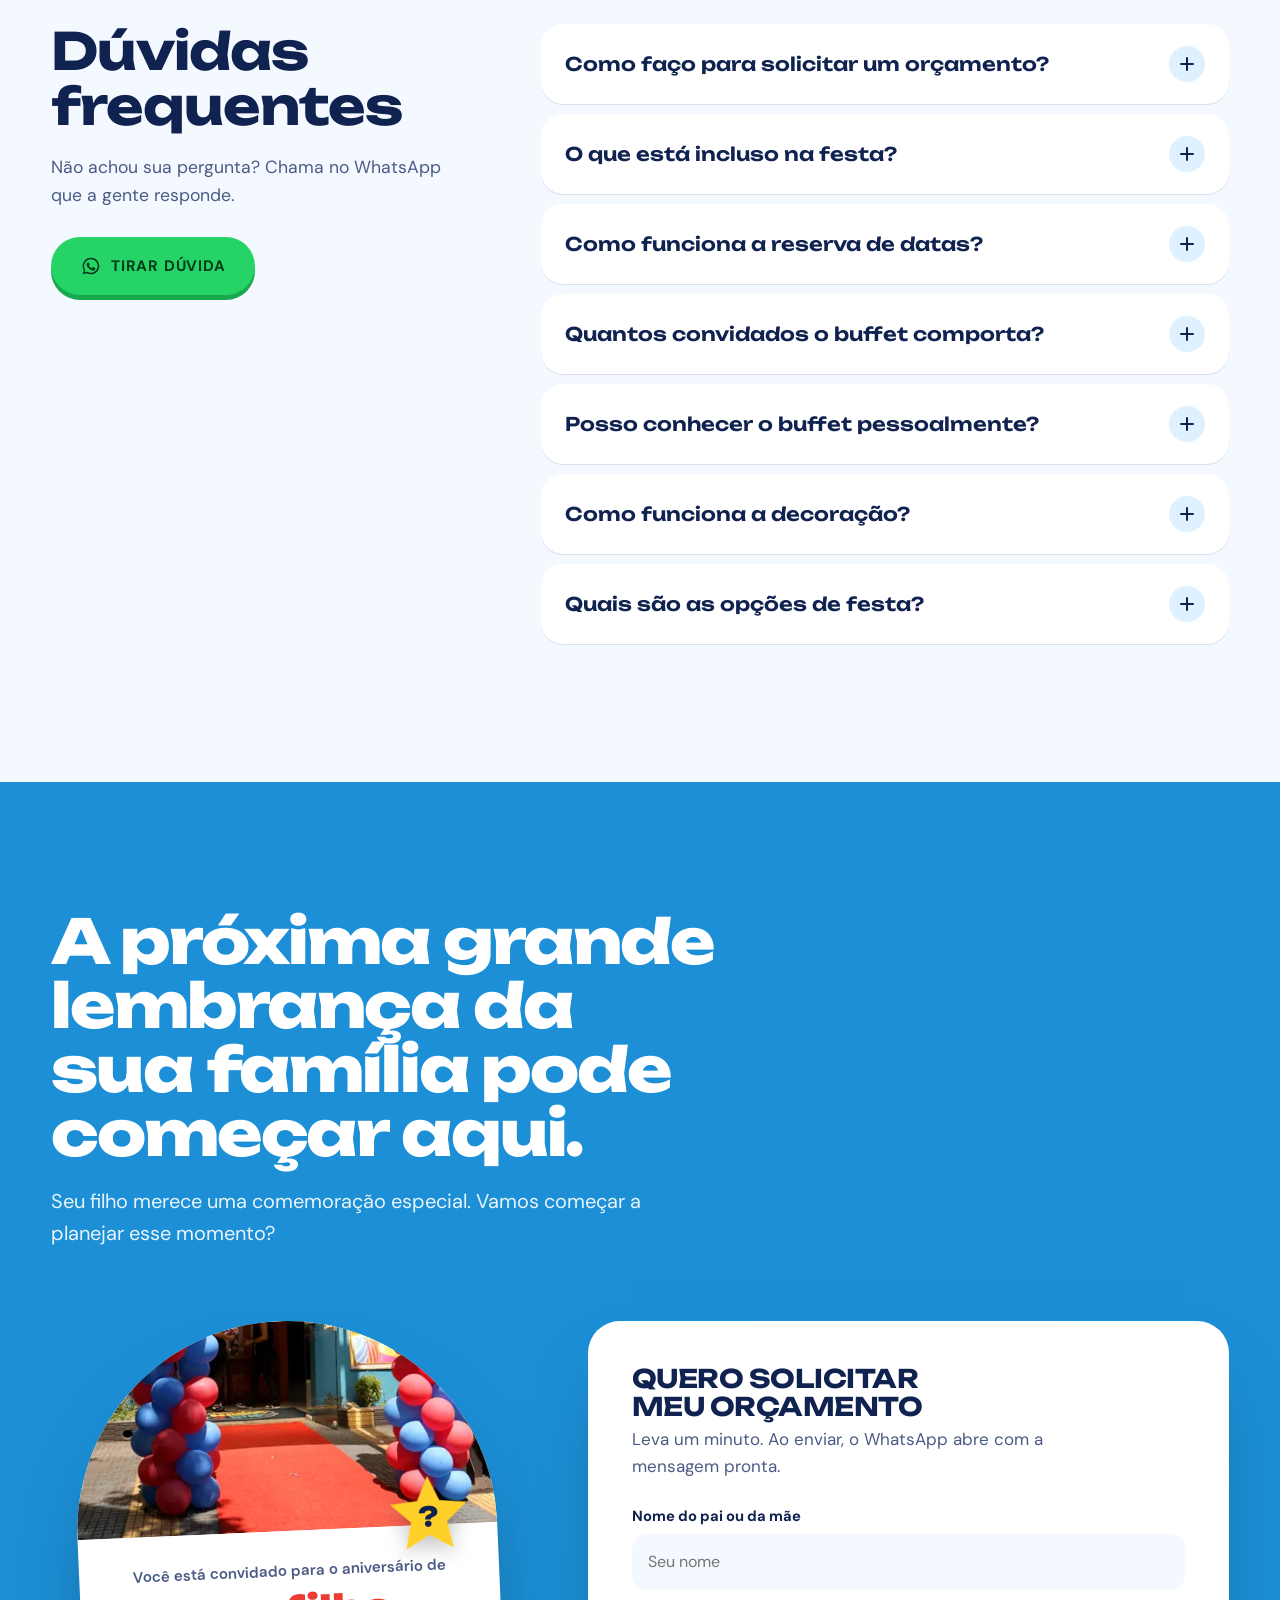
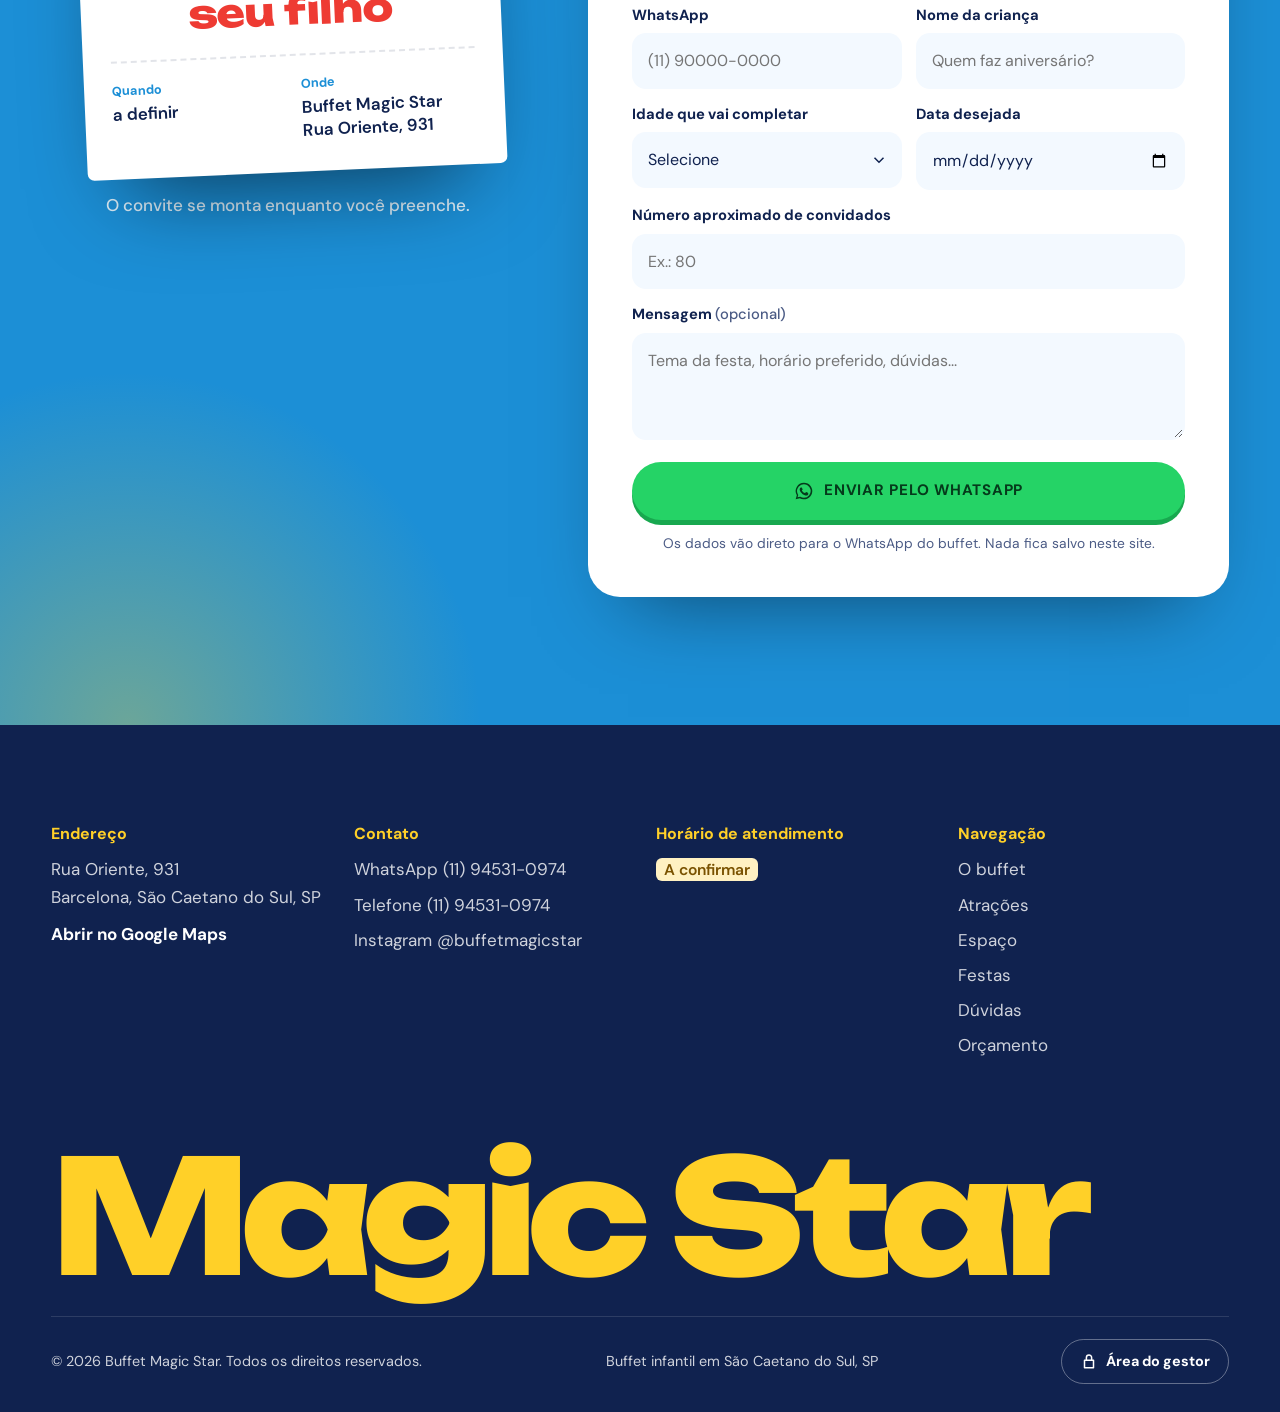
==== commit 9e3c25be: "Novo hero: foto real da fachada, painel de texto e barra de informações Remove a cena 3D (balões, es" ====
--- a/index.html
+++ b/index.html
@@ -32,7 +32,7 @@
   <link rel="preconnect" href="https://fonts.googleapis.com">
   <link rel="preconnect" href="https://fonts.gstatic.com" crossorigin>
   <link href="https://fonts.googleapis.com/css2?family=Unbounded:wght@500;600;700;800&family=DM+Sans:opsz,wght@9..40,400;9..40,500;9..40,600;9..40,700&display=swap" rel="stylesheet">
-  <link rel="preload" as="image" href="assets/img/fachada-vagao-palhaco-1280.webp" imagesrcset="assets/img/fachada-vagao-palhaco-640.webp 640w, assets/img/fachada-vagao-palhaco-1280.webp 1280w" imagesizes="(max-width: 820px) 60vw, 30vw" fetchpriority="high">
+  <link rel="preload" as="image" href="assets/img/fachada-vagao-palhaco-1280.webp" imagesrcset="assets/img/fachada-vagao-palhaco-640.webp 640w, assets/img/fachada-vagao-palhaco-1280.webp 1280w, assets/img/fachada-vagao-palhaco-1920.webp 1920w" imagesizes="(max-width: 860px) 100vw, 60vw" fetchpriority="high">
   <link rel="stylesheet" href="assets/css/style.css">
 
   <script type="application/ld+json">
@@ -129,45 +129,31 @@
 
 <!-- ========== 1. INÍCIO ========== -->
 <section class="hero" id="inicio" aria-labelledby="hero-title">
-  <div class="hero__sun" aria-hidden="true"></div>
-  <div class="hero__grid">
-    <div class="hero__copy">
-      <p class="hero__place"><svg aria-hidden="true"><use href="#i-pin"/></svg>Buffet infantil no Barcelona, São Caetano do Sul</p>
-      <h1 class="hero__title" id="hero-title">
-        <span class="line"><span>Mais do que uma festa,</span></span>
-        <span class="line"><span>uma memória que seu filho</span></span>
-        <span class="line"><span>vai levar para a vida.</span></span>
-      </h1>
+  <div class="hero__copy">
+    <div class="hero__copy-inner">
+      <p class="hero__kicker">Buffet infantil em São Caetano do Sul</p>
+      <h1 class="hero__title" id="hero-title">Mais do que uma festa, uma memória que seu filho vai levar para a vida.</h1>
       <p class="hero__sub">Um espaço preparado para transformar momentos especiais em celebrações inesquecíveis para toda a família.</p>
       <div class="hero__ctas">
         <a class="btn" href="#orcamento">QUERO FAZER MINHA FESTA</a>
-        <a class="btn btn--outline" href="#espaco">CONHEÇA NOSSO ESPAÇO</a>
-      </div>
-    </div>
-
-    <div class="hero__stage" aria-label="Fotos do Buffet Magic Star">
-      <figure class="arch arch--main"><img src="assets/img/fachada-vagao-palhaco-1280.webp" srcset="assets/img/fachada-vagao-palhaco-640.webp 640w, assets/img/fachada-vagao-palhaco-1280.webp 1280w, assets/img/fachada-vagao-palhaco-1920.webp 1920w" sizes="(max-width: 820px) 60vw, 30vw" width="1280" height="853" fetchpriority="high" decoding="async" alt="Fachada azul e amarela do Buffet Magic Star com o palhaço e o vagão cenográfico"></figure>
-      <figure class="arch arch--b"><img src="assets/img/palco-mesa-bolo-1280.webp" srcset="assets/img/palco-mesa-bolo-640.webp 480w, assets/img/palco-mesa-bolo-1280.webp 960w" sizes="(max-width: 820px) 34vw, 16vw" width="960" height="1440" fetchpriority="high" decoding="async" alt="Palco da mesa do bolo com iluminação, globo espelhado e painel de folhagem"></figure>
-      <figure class="circle circle--c"><img src="assets/img/piscina-bolinhas-1280.webp" srcset="assets/img/piscina-bolinhas-640.webp 480w, assets/img/piscina-bolinhas-1280.webp 960w" sizes="(max-width: 820px) 28vw, 13vw" width="960" height="1440" fetchpriority="high" decoding="async" alt="Piscina de bolinhas coloridas do playground"></figure>
-      <div class="hero__sticker" aria-hidden="true"><strong>17</strong><span>brinquedos e atrações</span></div>
-      <canvas class="hero__canvas" aria-hidden="true"></canvas>
-      <div class="hero__fallback" aria-hidden="true"></div>
-    </div>
-  </div>
-</section>
-
-<div class="ticker" aria-hidden="true">
-  <div class="ticker__track">
-    <span>17 brinquedos e atrações</span><svg><use href="#i-star"/></svg>
-    <span>Bebida, comida, bolo e decoração inclusos</span><svg><use href="#i-star"/></svg>
-    <span>Playground de vários andares</span><svg><use href="#i-star"/></svg>
-    <span>Rua Oriente, 931, Barcelona</span><svg><use href="#i-star"/></svg>
-    <span>17 brinquedos e atrações</span><svg><use href="#i-star"/></svg>
-    <span>Bebida, comida, bolo e decoração inclusos</span><svg><use href="#i-star"/></svg>
-    <span>Playground de vários andares</span><svg><use href="#i-star"/></svg>
-    <span>Rua Oriente, 931, Barcelona</span><svg><use href="#i-star"/></svg>
-  </div>
-</div>
+        <a class="btn btn--light" href="#espaco">CONHEÇA NOSSO ESPAÇO</a>
+      </div>
+    </div>
+  </div>
+  <figure class="hero__photo">
+    <img src="assets/img/fachada-vagao-palhaco-1280.webp"
+         srcset="assets/img/fachada-vagao-palhaco-640.webp 640w, assets/img/fachada-vagao-palhaco-1280.webp 1280w, assets/img/fachada-vagao-palhaco-1920.webp 1920w"
+         sizes="(max-width: 860px) 100vw, 60vw" width="1920" height="1280" fetchpriority="high" decoding="async"
+         alt="Fachada azul e amarela do Buffet Magic Star, com o palhaço e o vagão no alto do prédio">
+    <figcaption>Nossa fachada na Rua Oriente, 931</figcaption>
+  </figure>
+  <ul class="hero__facts">
+    <li><span>Endereço</span><strong>Rua Oriente, 931 · Barcelona</strong><a href="https://www.google.com/maps/search/?api=1&amp;query=Rua+Oriente+931+Barcelona+S%C3%A3o+Caetano+do+Sul+SP" target="_blank" rel="noopener">Como chegar</a></li>
+    <li><span>Diversão</span><strong>17 brinquedos e atrações</strong><a href="#atracoes">Ver todos</a></li>
+    <li><span>Festa completa</span><strong>Bebida, comida, bolo e decoração</strong><a href="#o-buffet">O que inclui</a></li>
+    <li><span>Atendimento</span><strong>(11) 94531-0974</strong><a href="https://wa.me/5511945310974" data-wa target="_blank" rel="noopener">Chamar no WhatsApp</a></li>
+  </ul>
+</section>
 
 <!-- ========== 2. CONHEÇA NOSSO BUFFET ========== -->
 <section class="section about" id="o-buffet" aria-labelledby="about-title">
@@ -505,9 +491,6 @@
   <p class="lightbox__caption" data-lb-caption></p>
 </div>
 
-<script type="importmap">
-  { "imports": { "three": "https://cdn.jsdelivr.net/npm/three@0.160.0/build/three.module.min.js" } }
-</script>
 <script type="module" src="assets/js/main.js"></script>
 </body>
 </html>
--- a/assets/css/style.css
+++ b/assets/css/style.css
@@ -59,8 +59,6 @@
 .arch { border-radius: 999px 999px 28px 28px; overflow: hidden; }
 .circle { border-radius: 50%; overflow: hidden; }
 .arch img, .circle img { width: 100%; height: 100%; object-fit: cover; }
-.arch--main img { object-position: 60% 40%; }
-.arch--b img { object-position: 50% 88%; }
 
 /* ---------- Botões ---------- */
 .btn {
@@ -110,6 +108,11 @@
 .header__admin { display: inline-flex; align-items: center; gap: 8px; height: 46px; padding: 0 16px; border-radius: 999px; background: rgba(255, 255, 255, 0.75); box-shadow: inset 0 0 0 1.5px var(--tinta); color: var(--tinta); font-weight: 700; font-size: 0.85rem; text-decoration: none; white-space: nowrap; transition: background 0.25s, color 0.25s; }
 .header__admin svg, .mobile-menu__admin svg { width: 18px; height: 18px; flex: none; fill: none; stroke: currentColor; stroke-width: 2; stroke-linecap: round; stroke-linejoin: round; }
 .header__admin:hover { background: var(--tinta); color: #fff; }
+.nav a, .brand__text { white-space: nowrap; }
+@media (max-width: 1320px) {
+  .header__admin { width: 46px; padding: 0; justify-content: center; }
+  .header__admin span { display: none; }
+}
 .mobile-menu__admin { display: inline-flex; align-items: center; gap: 8px; margin-top: 16px; font-weight: 700; text-decoration: none; }
 .menu-toggle { display: none; width: 50px; height: 50px; border-radius: 50%; border: 0; background: var(--tinta); color: #fff; position: relative; z-index: 2; }
 .menu-toggle span, .menu-toggle span::before, .menu-toggle span::after { position: absolute; left: 50%; top: 50%; width: 20px; height: 2px; margin-left: -10px; background: currentColor; border-radius: 2px; transition: transform 0.35s var(--ease), background 0.2s; }
@@ -138,52 +141,39 @@
 .mobile-menu .btn { margin-top: 32px; --bg: var(--tinta); --fg: #fff; --sh: #050f2b; }
 .mobile-menu__meta { margin-top: 22px; font-weight: 500; }
 
-/* ---------- Hero ---------- */
-.hero { position: relative; overflow: hidden; background: linear-gradient(180deg, var(--ceu) 0%, var(--nuvem) 70%, var(--branco) 100%); padding: calc(var(--header-h) + clamp(24px, 5vw, 56px)) 0 clamp(48px, 6vw, 80px); }
-.hero__sun { position: absolute; width: 56vw; aspect-ratio: 1; right: -14vw; top: -18vw; border-radius: 50%; background: radial-gradient(circle, rgba(255, 208, 40, 0.55) 0%, rgba(255, 208, 40, 0) 65%); pointer-events: none; }
-.hero__grid { position: relative; width: min(100% - 2 * var(--gutter), 1400px); margin-inline: auto; display: grid; grid-template-columns: minmax(0, 1.2fr) minmax(0, 0.8fr); gap: clamp(24px, 4vw, 64px); align-items: center; min-height: calc(100svh - var(--header-h) - 120px); }
-.hero__place { display: inline-flex; align-items: center; gap: 8px; padding: 8px 16px 8px 12px; border-radius: 999px; background: #fff; box-shadow: 0 6px 20px -10px rgba(16, 34, 79, 0.3); font-weight: 600; font-size: 0.92rem; animation: up 0.9s var(--ease) both; }
-.hero__place svg { width: 18px; height: 18px; color: var(--cereja); }
-.hero__title { margin-top: 26px; font-size: clamp(2.1rem, 4vw, 4rem); line-height: 1.04; letter-spacing: -0.04em; font-weight: 800; }
-.hero__title .line { display: block; overflow: hidden; padding-bottom: 0.06em; }
-.hero__title .line > span { display: inline-block; animation: rise 1s var(--ease) both; }
-.hero__title .line:nth-child(2) > span { animation-delay: 0.08s; }
-.hero__title .line:nth-child(3) > span { animation-delay: 0.16s; }
-@keyframes rise { from { transform: translateY(110%); } to { transform: none; } }
-@keyframes up { from { opacity: 0; transform: translateY(18px); } to { opacity: 1; transform: none; } }
-.hero__sub { margin-top: 24px; font-size: clamp(1.08rem, 1.4vw, 1.25rem); color: var(--tinta-suave); max-width: 46ch; animation: up 0.9s 0.4s var(--ease) both; }
-.hero__ctas { display: flex; flex-wrap: wrap; gap: 14px; margin-top: 34px; animation: up 0.9s 0.55s var(--ease) both; }
-
-.hero__stage { position: relative; aspect-ratio: 1 / 1.08; width: 100%; max-width: 620px; justify-self: end; }
-.hero__stage figure { margin: 0; position: absolute; box-shadow: 0 30px 60px -30px rgba(16, 34, 79, 0.55); background: var(--ceu); }
-.arch--main { left: 14%; top: 4%; width: 54%; height: 82%; border: 8px solid #fff; animation: pop 1.1s 0.15s var(--ease) both; }
-.arch--b { right: 0; top: 30%; width: 34%; height: 50%; border: 6px solid #fff; animation: pop 1.1s 0.3s var(--ease) both; }
-.circle--c { left: 0; bottom: 4%; width: 30%; aspect-ratio: 1; border: 6px solid #fff; animation: pop 1.1s 0.45s var(--ease) both; }
-@keyframes pop { from { opacity: 0; transform: translateY(40px) scale(0.92); } to { opacity: 1; transform: none; } }
-.hero__sticker {
-  position: absolute; right: 6%; bottom: 2%; z-index: 3; width: 128px; aspect-ratio: 1; border-radius: 50%;
-  background: var(--cereja); color: #fff; display: grid; place-content: center; text-align: center; line-height: 1.05;
-  font-weight: 700; font-size: 0.78rem; padding: 14px; rotate: -10deg; box-shadow: 0 16px 30px -12px rgba(238, 59, 51, 0.7);
-  animation: pop 1s 0.7s var(--ease) both;
-}
-.hero__sticker strong { font-family: var(--display); font-size: 2.6rem; line-height: 0.9; }
-.hero__canvas, .hero__fallback { position: absolute; inset: -12% -8% -8% -12%; width: 120%; height: 120%; pointer-events: none; z-index: 2; }
-.hero__canvas { opacity: 0; transition: opacity 1s var(--ease); }
-.hero__canvas.is-ready { opacity: 1; }
-.hero__fallback .balloon {
-  position: absolute; width: var(--s, 64px); aspect-ratio: 0.84; border-radius: 50% 50% 48% 48% / 56% 56% 44% 44%;
-  background: radial-gradient(circle at 32% 28%, rgba(255, 255, 255, 0.9) 0 6%, transparent 18%), radial-gradient(circle at 42% 38%, var(--c) 0 42%, color-mix(in srgb, var(--c), #000 28%) 100%);
-  animation: float var(--d, 8s) ease-in-out infinite alternate;
-}
-.hero__fallback .balloon::after { content: ''; position: absolute; left: 50%; top: 100%; width: 1px; height: 70px; background: rgba(16, 34, 79, 0.25); }
-@keyframes float { from { transform: translate3d(0, 0, 0) rotate(-4deg); } to { transform: translate3d(10px, -28px, 0) rotate(5deg); } }
-
-/* Faixa rolando, como letreiro de parque */
-.ticker { background: var(--tinta); color: #fff; overflow: hidden; padding: 18px 0; rotate: -1.2deg; margin: -10px -2% 0; position: relative; z-index: 3; }
-.ticker__track { display: flex; align-items: center; gap: 28px; width: max-content; animation: ticker 38s linear infinite; }
-.ticker span { font-family: var(--display); font-weight: 600; font-size: clamp(1rem, 1.6vw, 1.3rem); white-space: nowrap; }
-.ticker svg { width: 22px; height: 22px; color: var(--sol); flex: none; }
-@keyframes ticker { to { transform: translateX(-50%); } }
+/* ---------- Hero ----------
+   Fotografia real da fachada à direita, sem nada por cima;
+   texto num painel sólido à esquerda; barra de informações embaixo. */
+.hero {
+  position: relative; display: grid; grid-template-columns: minmax(0, 1fr) minmax(0, 1fr);
+  grid-template-rows: minmax(0, 1fr) auto; min-height: 100svh; background: var(--tinta); color: #fff;
+}
+.hero__copy { display: flex; align-items: center; padding: calc(var(--header-h) + 32px) clamp(24px, 4vw, 64px) clamp(36px, 5vh, 60px) max(var(--gutter), calc((100vw - 1400px) / 2 + var(--gutter))); }
+.hero__copy-inner { max-width: 600px; }
+.hero__kicker { font-weight: 600; color: var(--sol); font-size: 1rem; animation: up 0.8s var(--ease) both; }
+.hero__title { margin-top: 18px; font-size: clamp(2rem, 3.15vw, 3.3rem); line-height: 1.08; letter-spacing: -0.035em; font-weight: 700; color: #fff; animation: up 0.9s 0.08s var(--ease) both; }
+.hero__sub { margin-top: 22px; font-size: clamp(1.05rem, 1.3vw, 1.2rem); line-height: 1.55; color: rgba(255, 255, 255, 0.78); max-width: 44ch; animation: up 0.9s 0.16s var(--ease) both; }
+.hero__ctas { display: flex; flex-wrap: wrap; gap: 12px; margin-top: 34px; animation: up 0.9s 0.24s var(--ease) both; }
+.btn--light { --bg: transparent; --sh: transparent; --fg: #fff; box-shadow: inset 0 0 0 2px rgba(255, 255, 255, 0.55); }
+.btn--light:hover { --bg: #fff; --fg: var(--tinta); box-shadow: inset 0 0 0 2px #fff; }
+@keyframes up { from { opacity: 0; transform: translateY(14px); } to { opacity: 1; transform: none; } }
+
+.hero__photo { position: relative; margin: 0; grid-row: 1; grid-column: 2; overflow: hidden; background: #3d8fd0; }
+.hero__photo img { position: absolute; inset: 0; width: 100%; height: 100%; object-fit: cover; object-position: 48% 30%; animation: settle 1.6s var(--ease) both; }
+@keyframes settle { from { transform: scale(1.06); } to { transform: none; } }
+.hero__photo figcaption { position: absolute; left: 18px; bottom: 16px; padding: 6px 12px; border-radius: 8px; background: rgba(16, 34, 79, 0.72); color: #fff; font-size: 0.82rem; font-weight: 500; }
+
+.hero__facts { grid-column: 1 / -1; display: grid; grid-template-columns: repeat(4, minmax(0, 1fr)); margin: 0; padding: 0; list-style: none; background: #fff; color: var(--tinta); border-bottom: 1px solid var(--linha); }
+.hero__facts li { display: flex; flex-direction: column; gap: 1px; padding: 16px clamp(18px, 2.4vw, 36px); border-left: 1px solid var(--linha); }
+.hero__facts li:first-child { border-left: 0; padding-left: max(var(--gutter), calc((100vw - 1400px) / 2 + var(--gutter))); }
+.hero__facts span { font-size: 0.85rem; color: var(--tinta-suave); }
+.hero__facts strong { font-family: var(--display); font-weight: 600; font-size: clamp(0.95rem, 1.15vw, 1.08rem); letter-spacing: -0.01em; line-height: 1.3; }
+.hero__facts a { margin-top: 4px; font-size: 0.9rem; font-weight: 700; color: var(--azul-escuro); text-decoration: none; }
+.hero__facts a:hover { text-decoration: underline; }
+
+/* Cabeçalho sobre o painel escuro do topo */
+.header:not(.is-solid) .brand { color: #fff; }
+.header:not(.is-solid) .brand__small { color: var(--sol); }
 
 /* ---------- O buffet: frase que acende com a rolagem ---------- */
 .about { padding-top: clamp(100px, 12vw, 170px); }
@@ -449,12 +439,15 @@
 }
 
 @media (max-width: 860px) {
+  .hero { grid-template-columns: 1fr; grid-template-rows: auto auto auto; min-height: 0; }
+  .hero__photo { grid-column: 1; grid-row: 1; height: 58svh; min-height: 340px; }
+  .hero__photo::before { content: ''; position: absolute; inset: 0 0 auto; height: 120px; z-index: 1; background: linear-gradient(180deg, rgba(16, 34, 79, 0.65), transparent); }
+  .hero__photo img { object-position: 62% 20%; }
+  .hero__copy { grid-row: 2; padding: 36px var(--gutter) 40px; }
+  .hero__facts { grid-template-columns: 1fr 1fr; }
+  .hero__facts li, .hero__facts li:first-child { padding: 18px var(--gutter); border-left: 0; border-top: 1px solid var(--linha); }
+  .hero__facts li:nth-child(even) { border-left: 1px solid var(--linha); }
   :root { --header-h: 70px; }
-  .hero__grid { grid-template-columns: 1fr; min-height: 0; }
-  .hero__stage { order: -1; max-width: 460px; justify-self: center; aspect-ratio: 1 / 0.9; }
-  .arch--main { height: 92%; top: 0; }
-  .hero__sticker { width: 104px; }
-  .hero__sticker strong { font-size: 2rem; }
   .included { grid-template-columns: 1fr; }
   .attr { grid-template-columns: 1fr; gap: 0; }
   .attr__stage { top: calc(var(--header-h) + 10px); height: 38vh; z-index: 2; margin-bottom: 36px; }
@@ -504,10 +497,10 @@
 }
 
 @media (max-width: 640px) {
+  .hero__title { font-size: 2rem; }
+  .hero__facts { grid-template-columns: 1fr; }
+  .hero__facts li:nth-child(even) { border-left: 0; }
   body { font-size: 1rem; }
-  .hero { padding-top: calc(var(--header-h) + 12px); }
-  .hero__title { font-size: 2.05rem; margin-top: 20px; }
-  .hero__place { font-size: 0.82rem; }
   .hero__ctas .btn { width: 100%; }
   .included__list { grid-template-columns: repeat(2, 1fr); gap: 22px; }
   .why__grid { grid-template-columns: 1fr; }
@@ -538,8 +531,6 @@
   .reveal { opacity: 1; transform: none; }
   .statement .w { color: var(--tinta); }
   .pill { transform: none; opacity: 1; }
-  .hero__canvas, .hero__fallback { display: none; }
-  .ticker__track { animation: none; }
   .spaces { height: auto; }
   .spaces__sticky { position: static; height: auto; padding-block: 100px; }
   .spaces__track { overflow-x: auto; transform: none !important; }
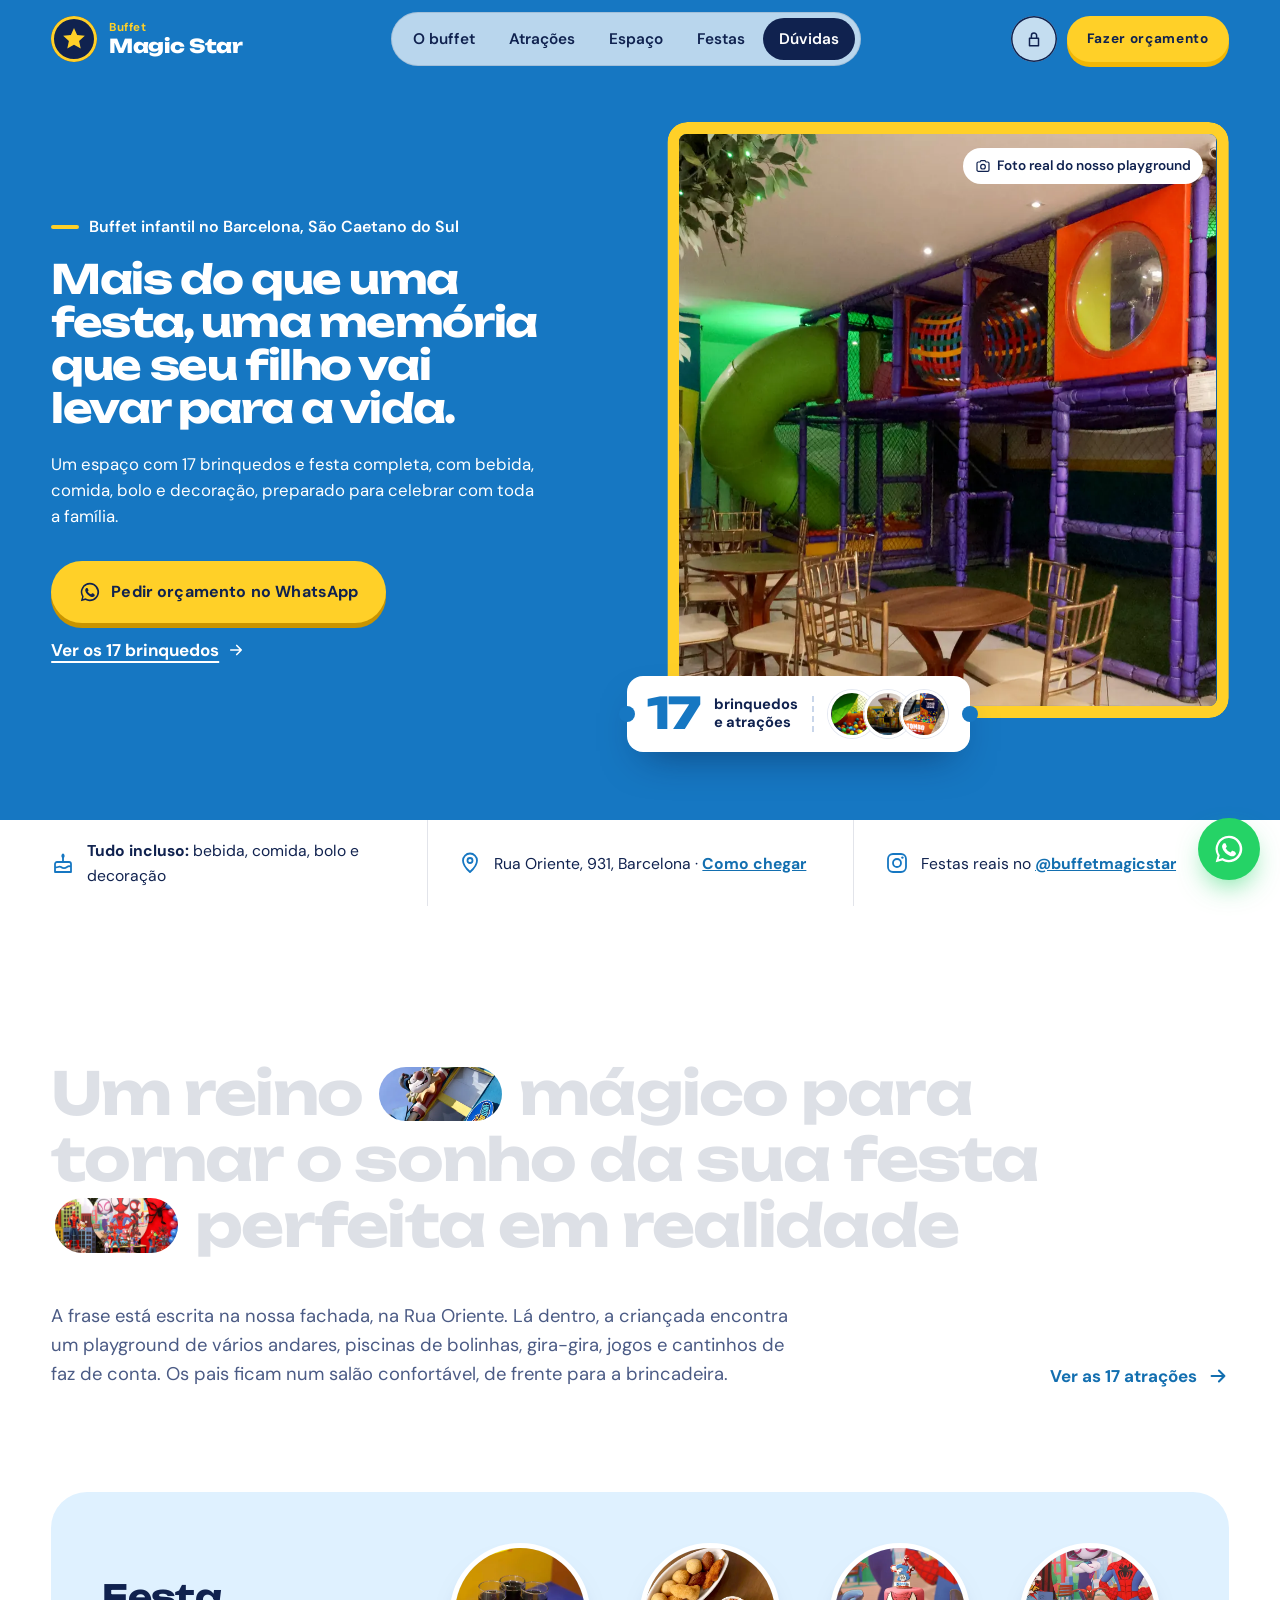
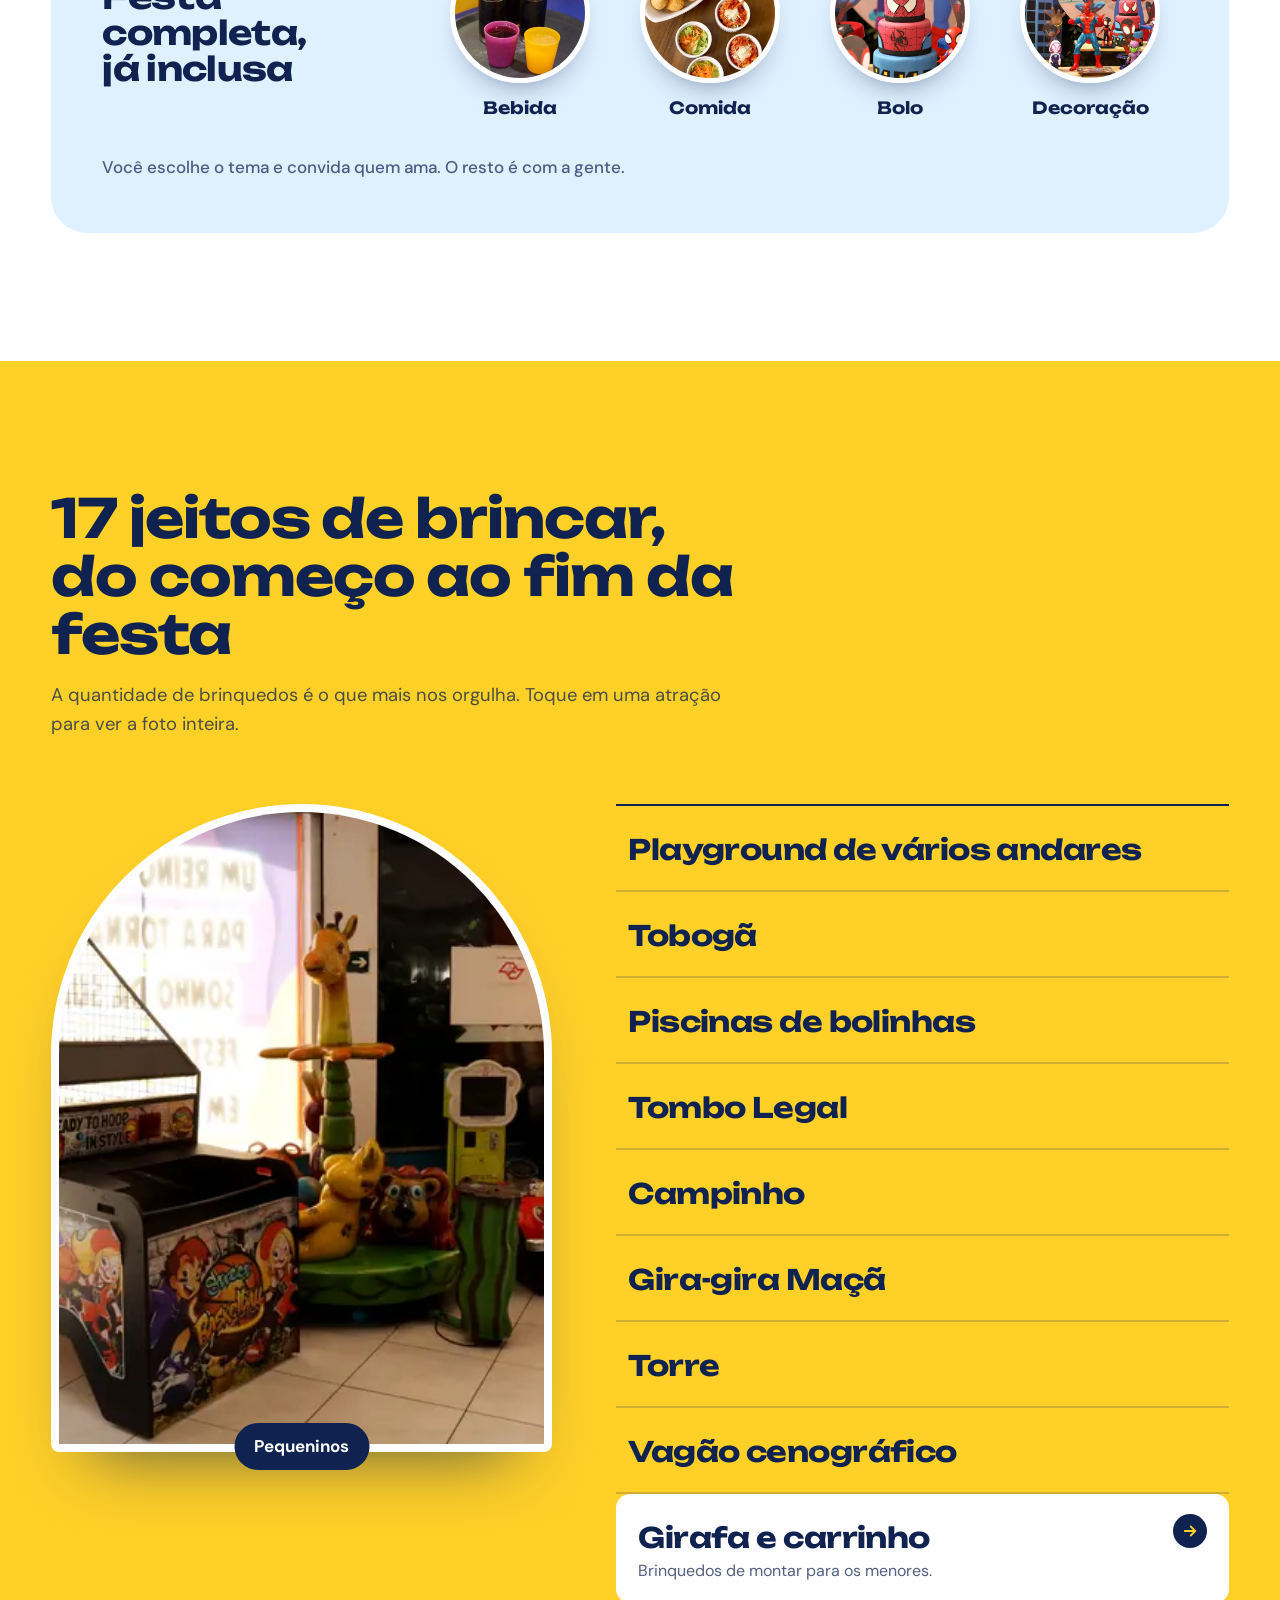
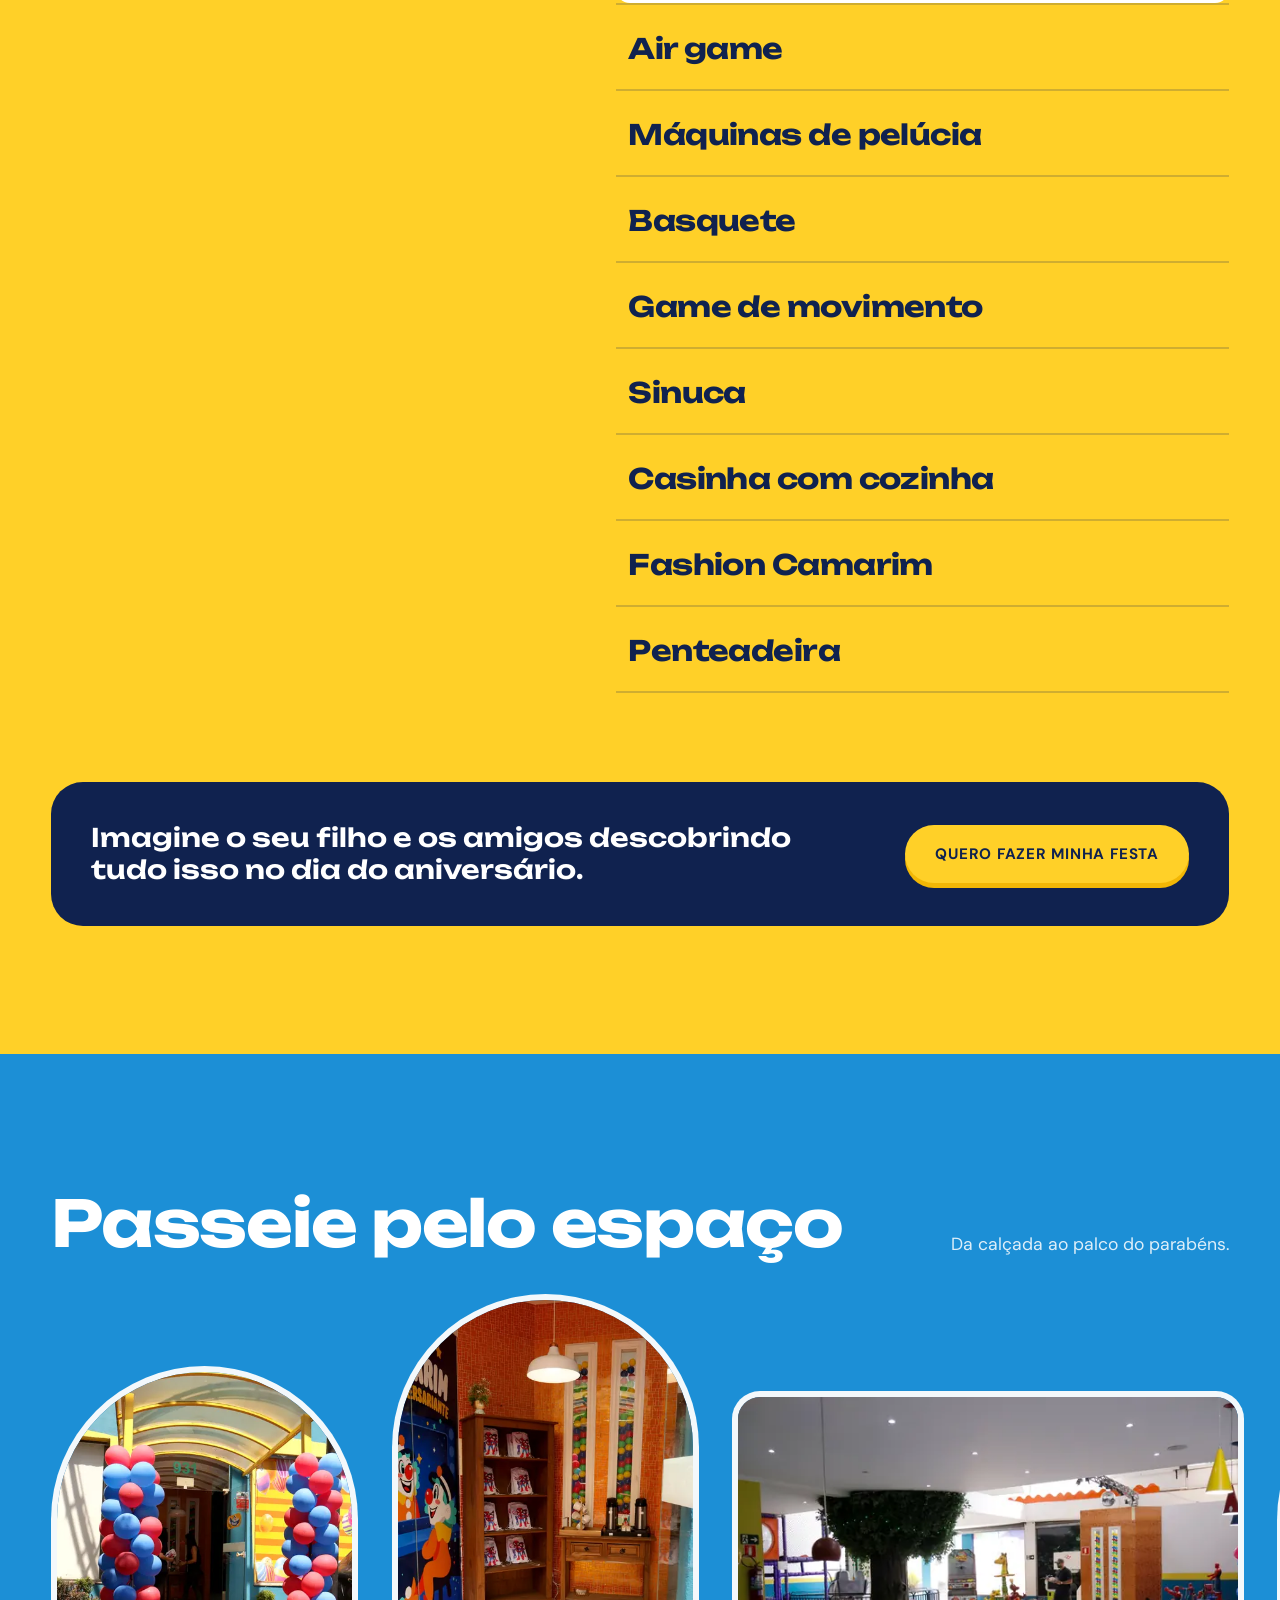
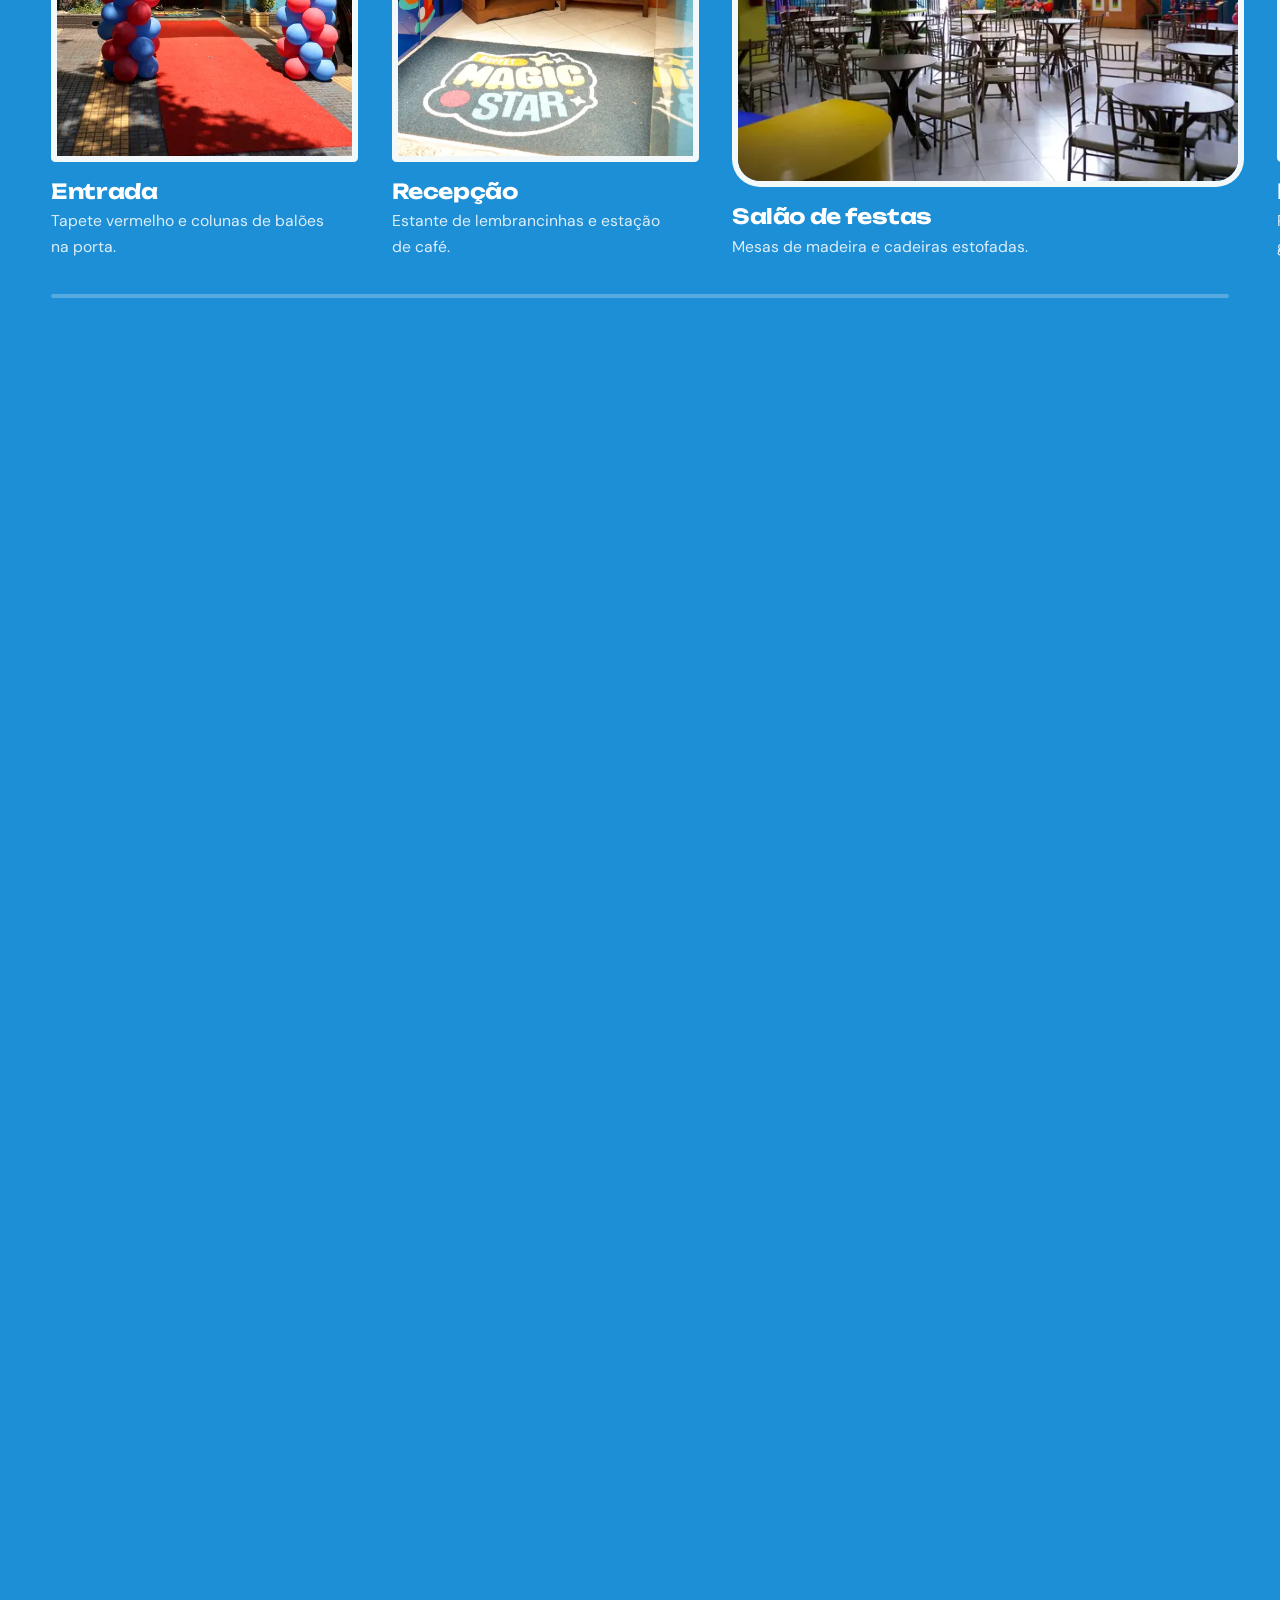
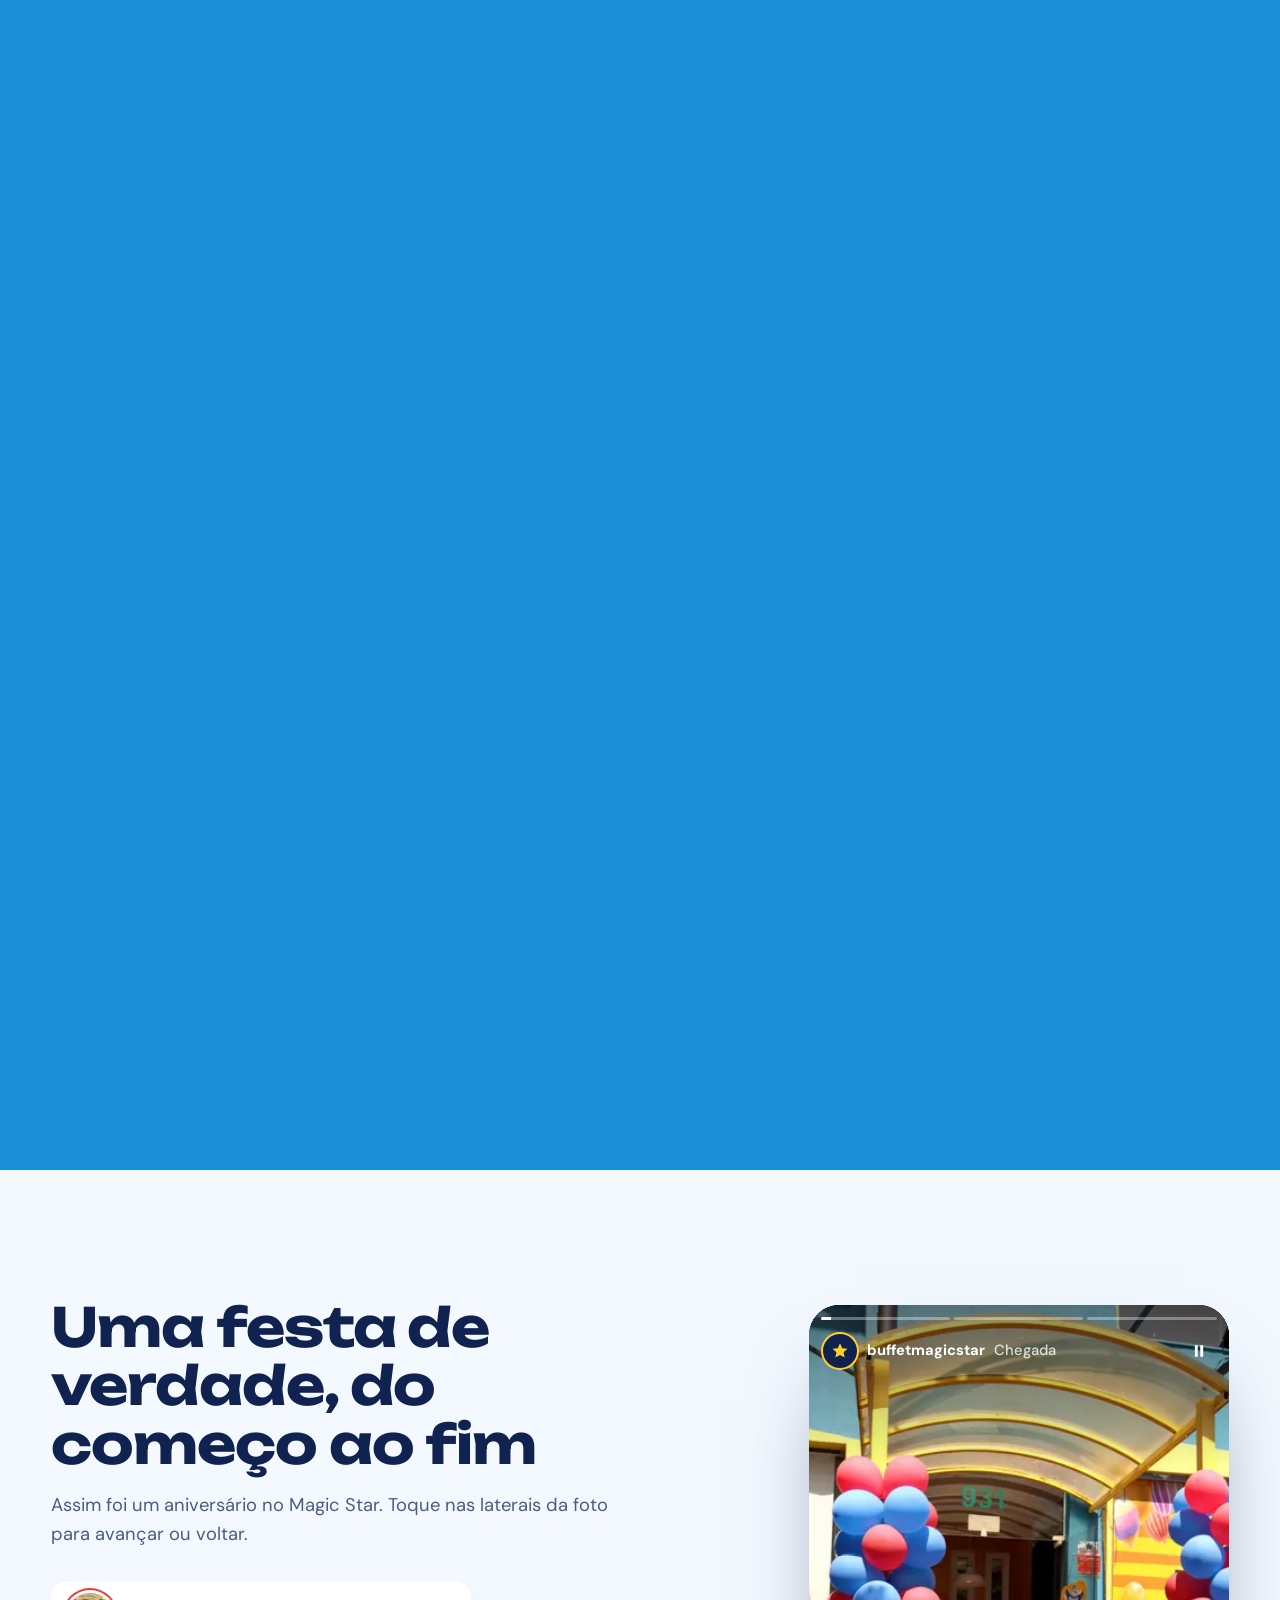
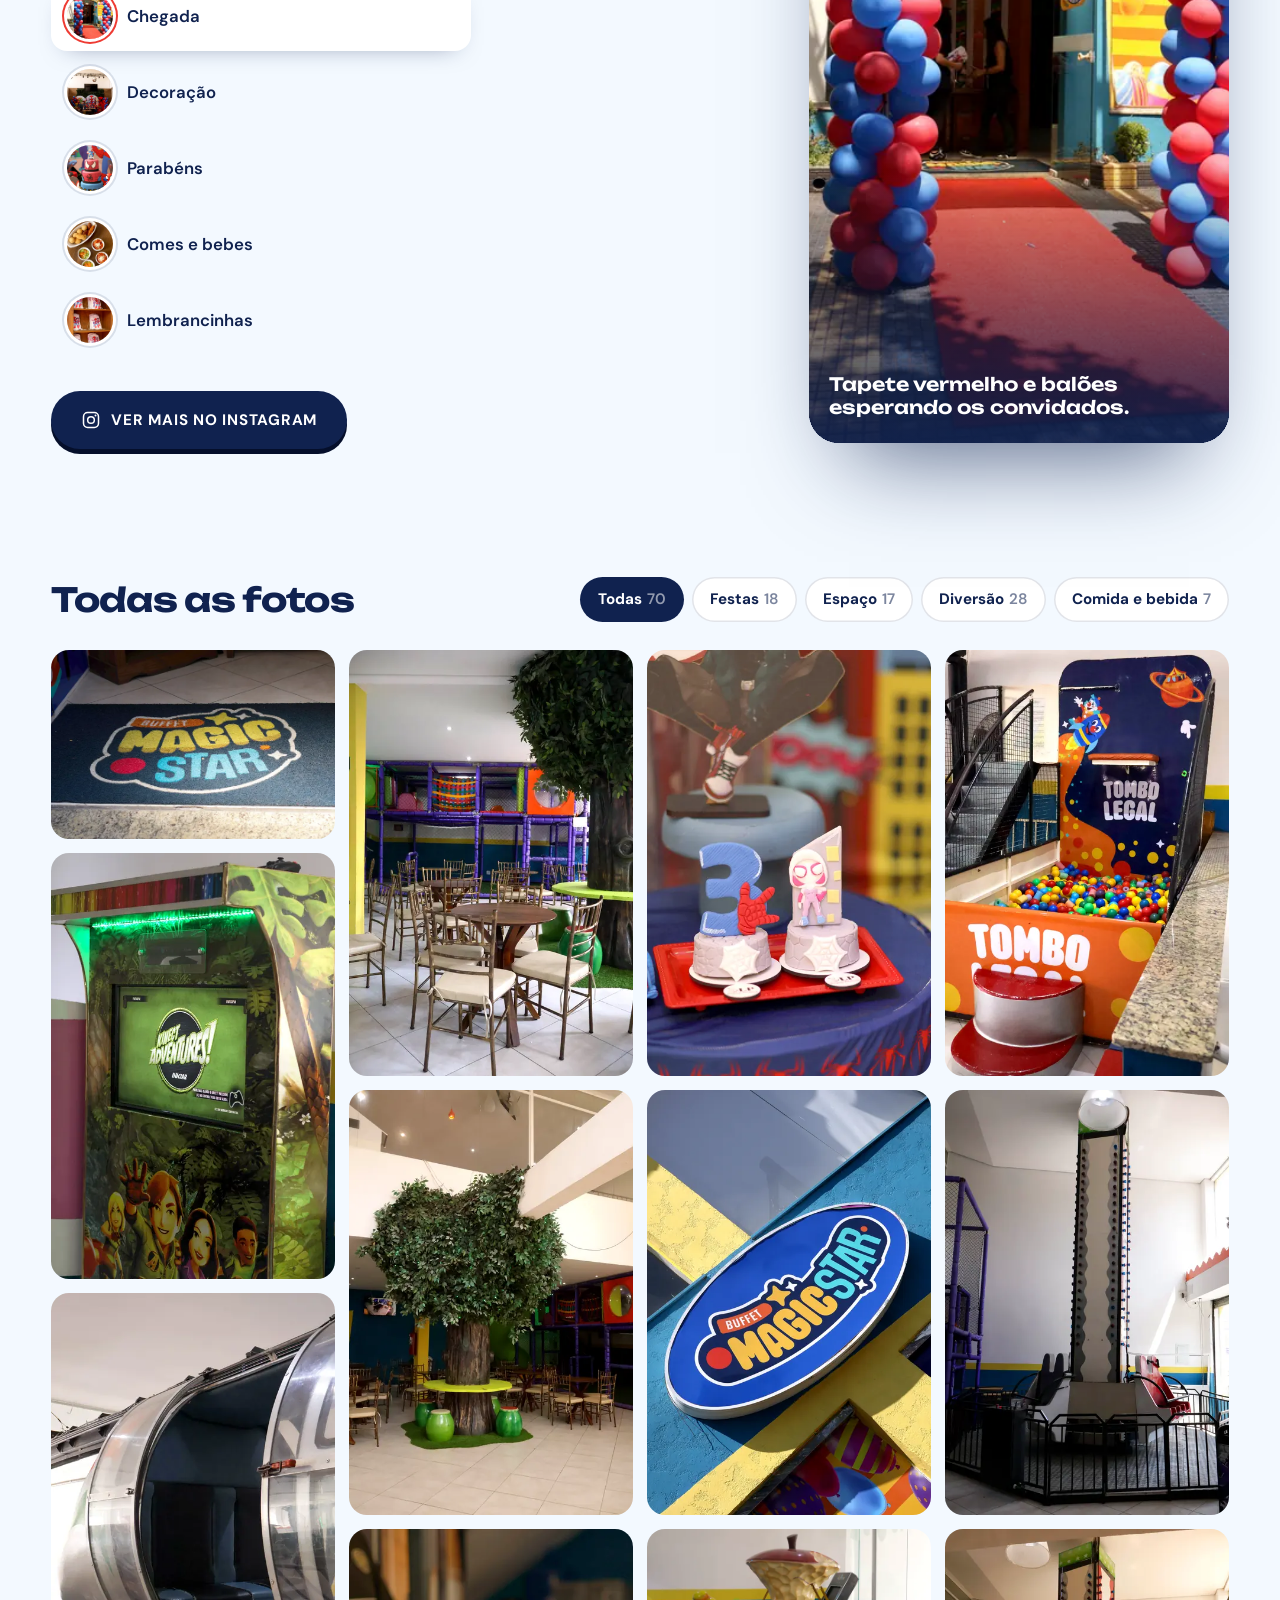
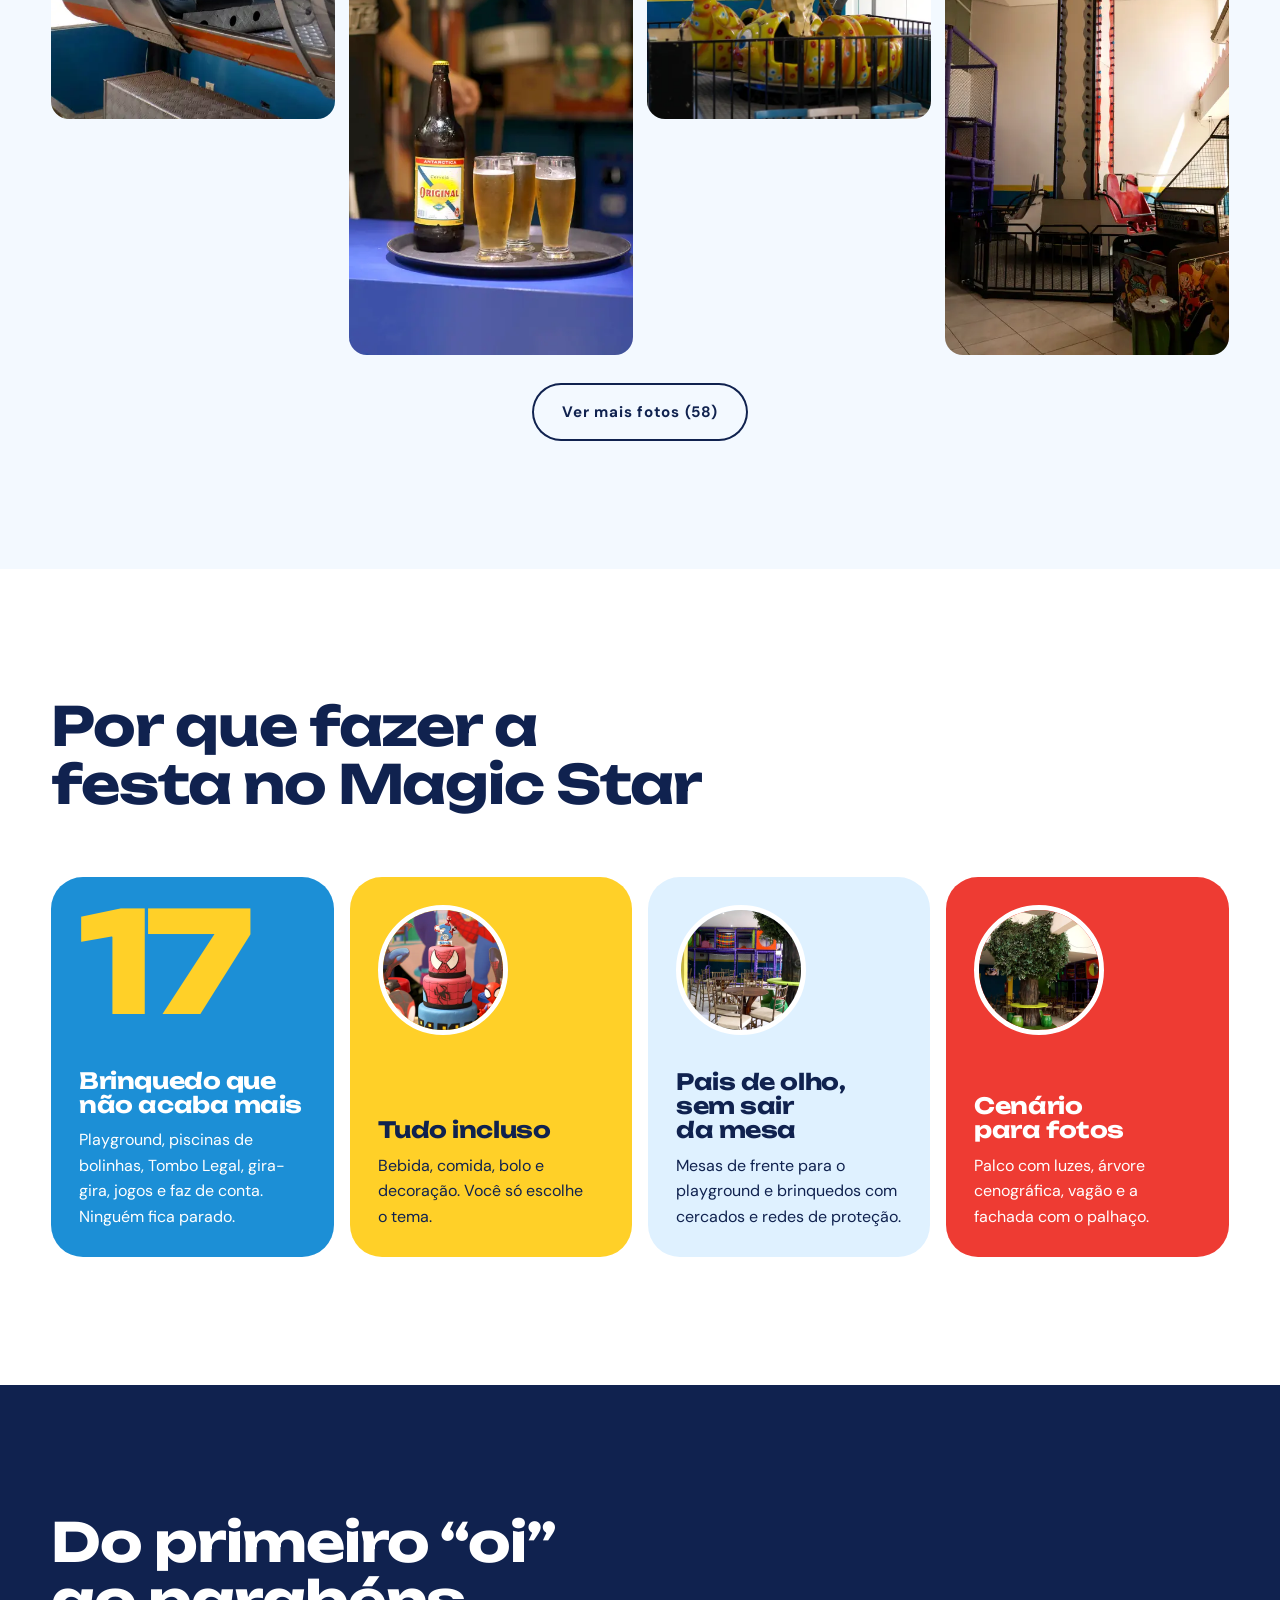
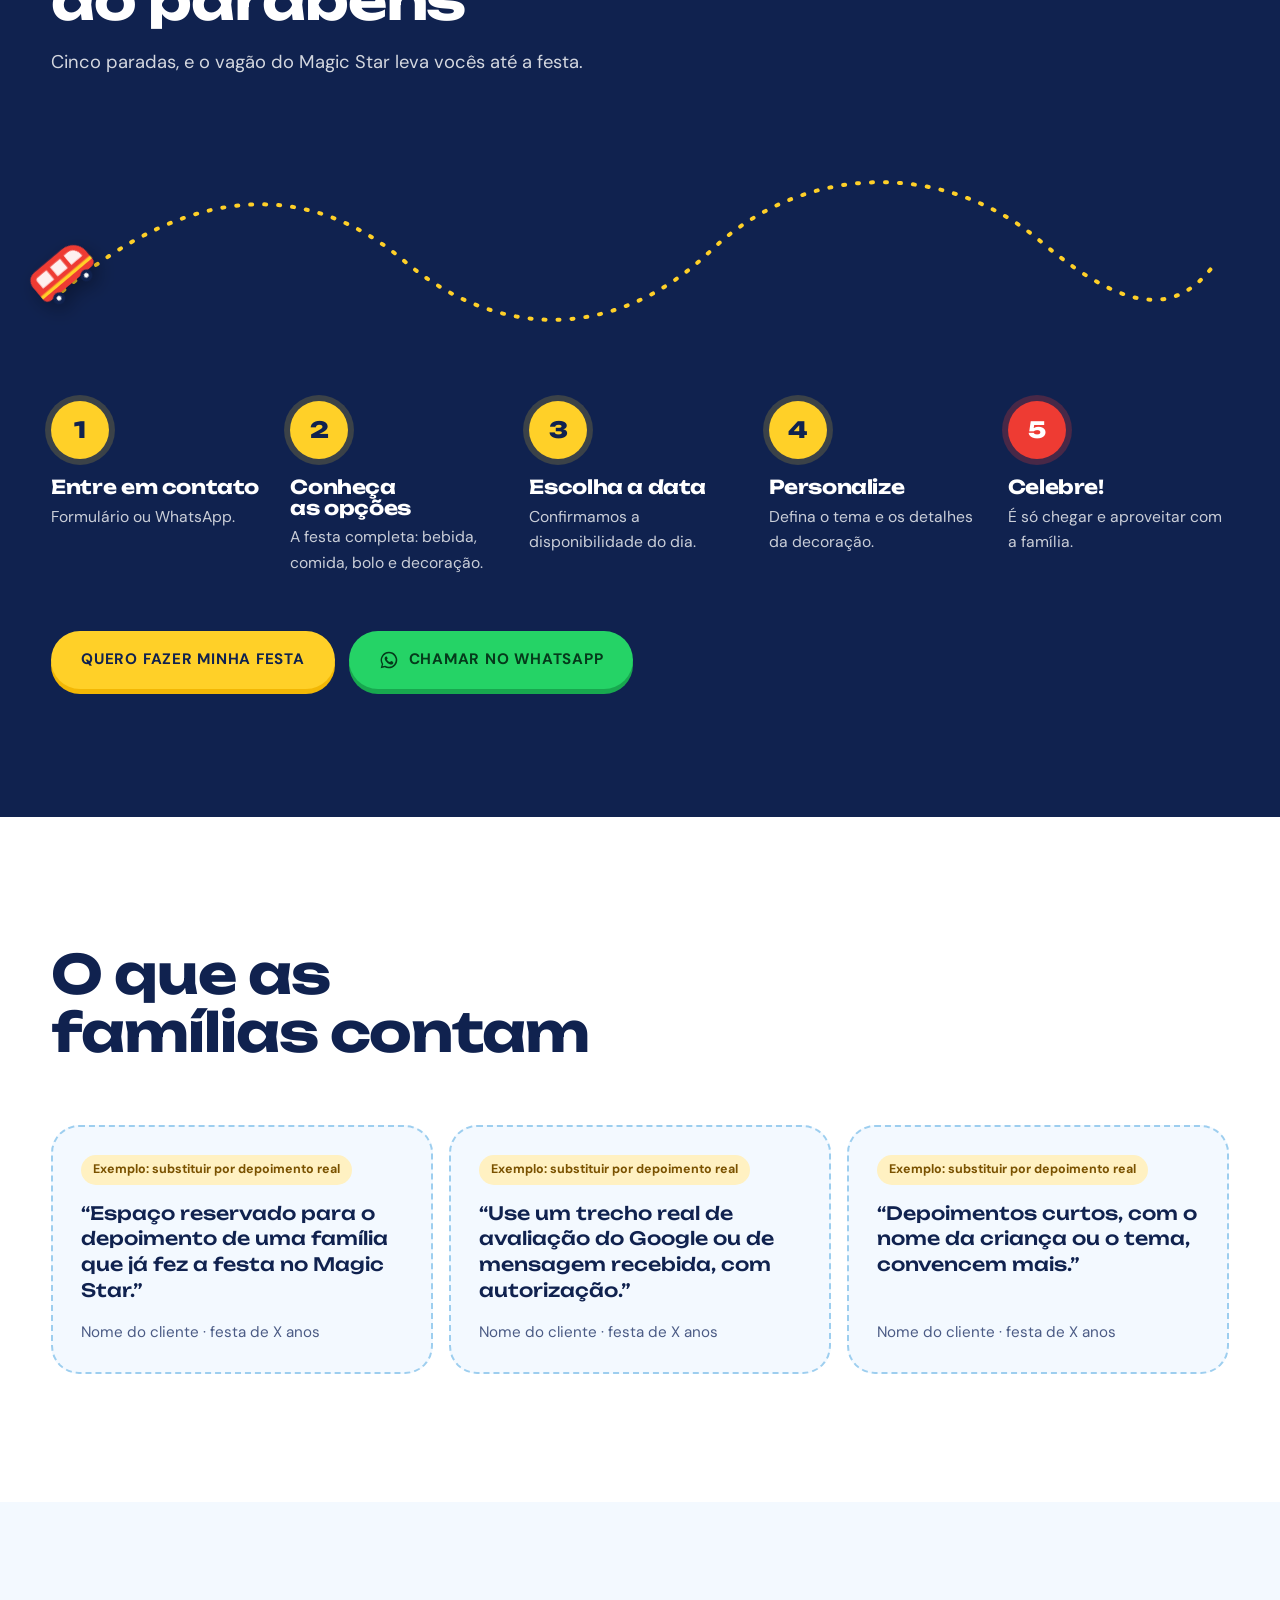
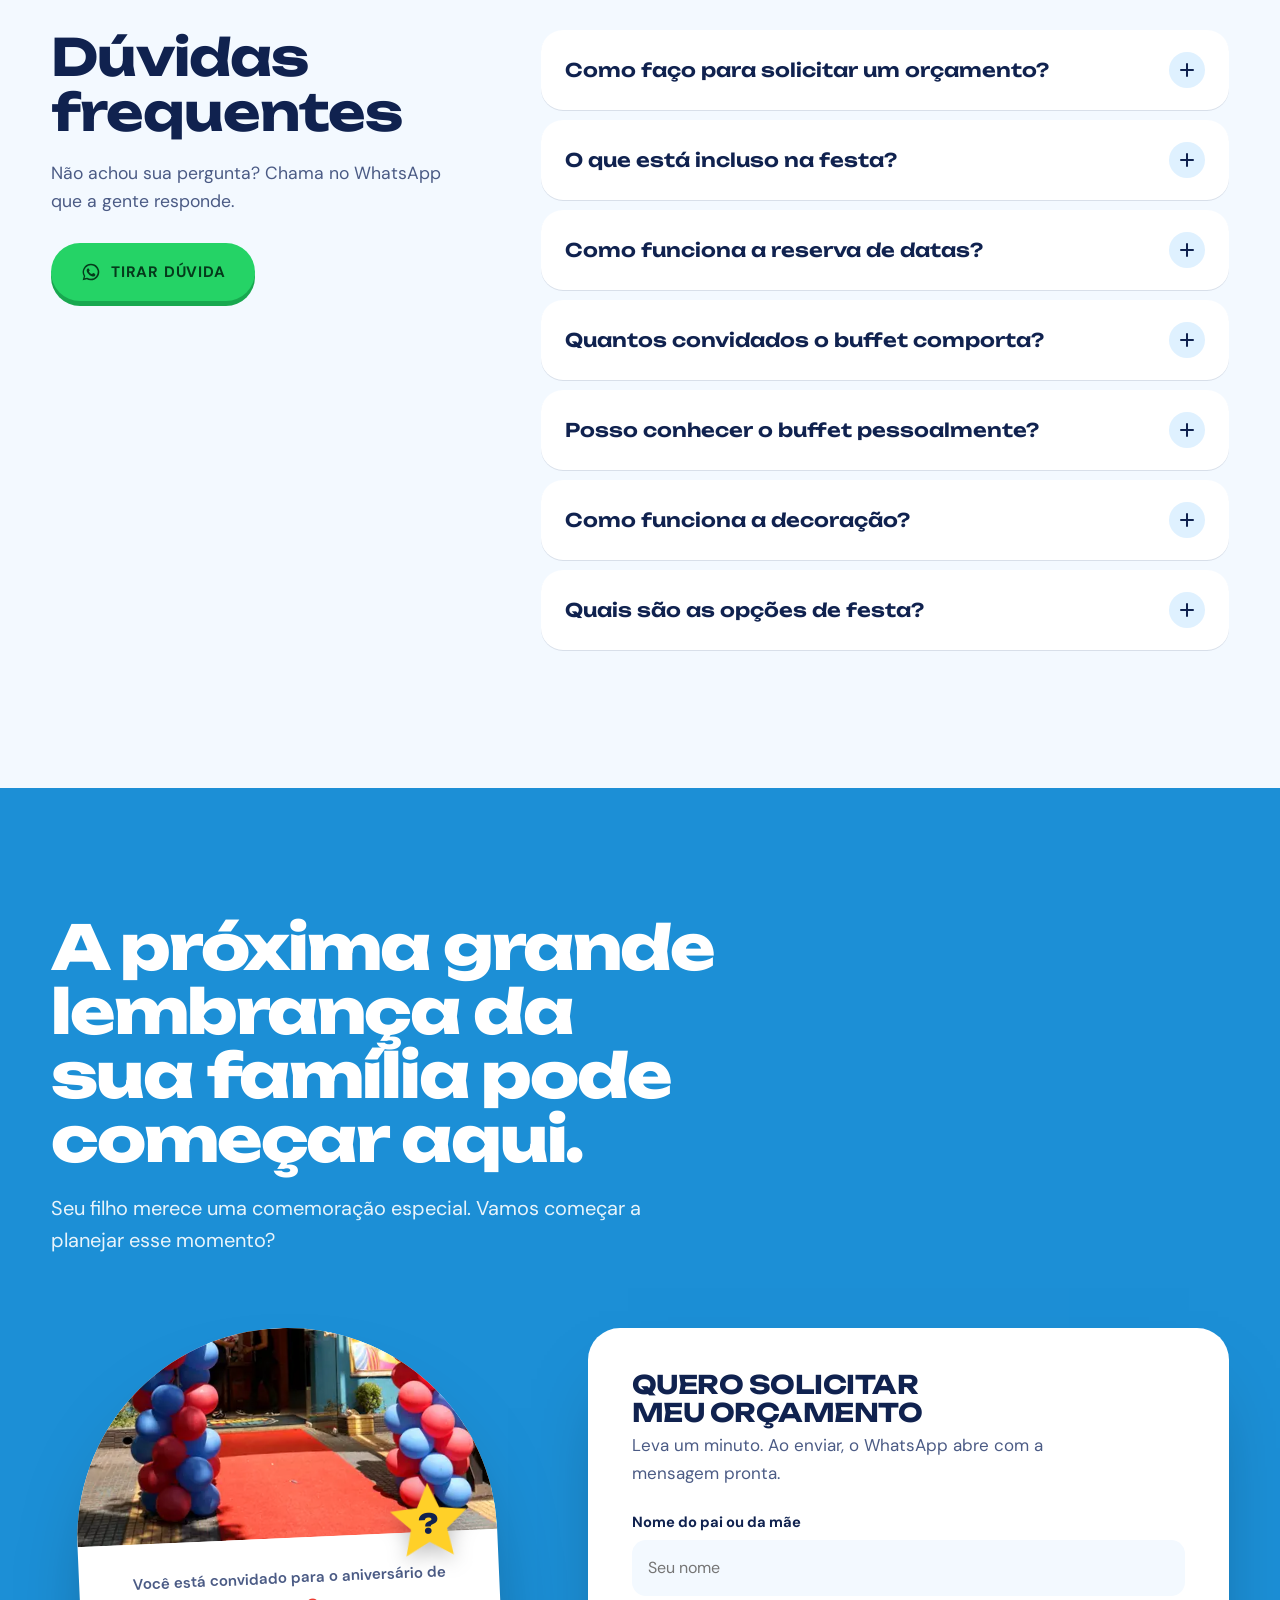
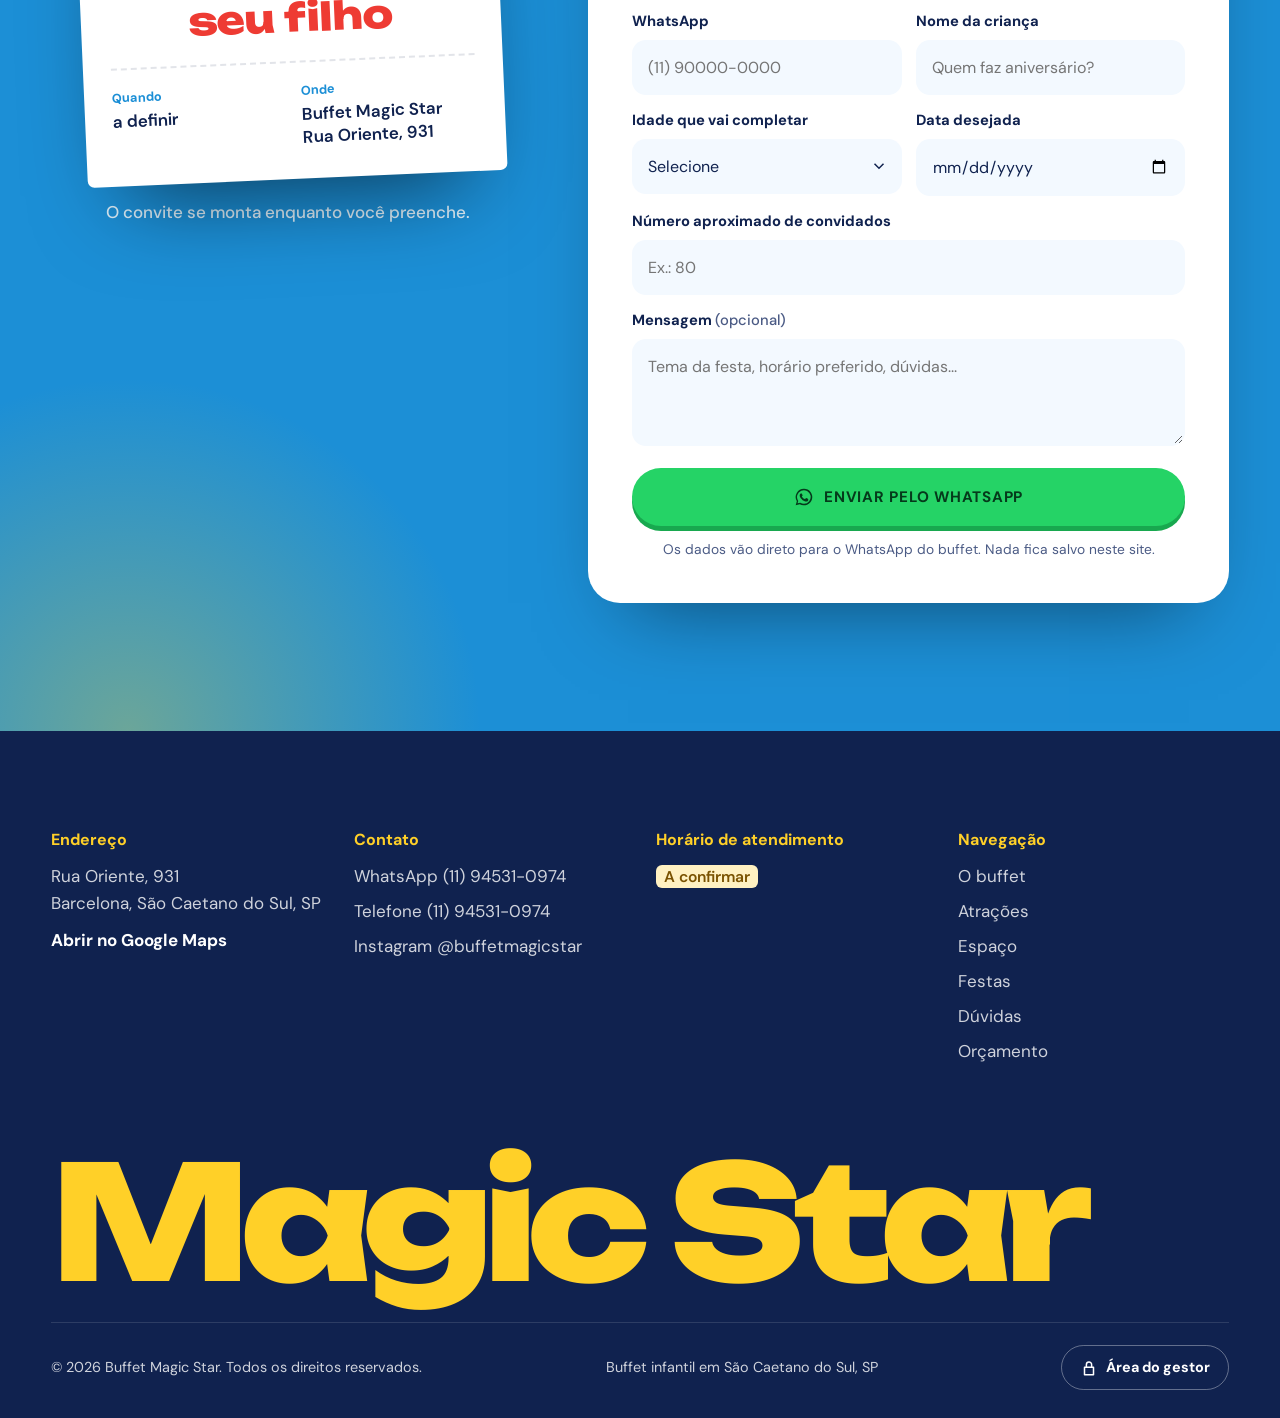
==== commit cfa55f28: "Hero 'janela do Magic Star': foto dos brinquedos na moldura amarela, ingresso dos 17 brinquedos e CT" ====
--- a/index.html
+++ b/index.html
@@ -32,7 +32,7 @@
   <link rel="preconnect" href="https://fonts.googleapis.com">
   <link rel="preconnect" href="https://fonts.gstatic.com" crossorigin>
   <link href="https://fonts.googleapis.com/css2?family=Unbounded:wght@500;600;700;800&family=DM+Sans:opsz,wght@9..40,400;9..40,500;9..40,600;9..40,700&display=swap" rel="stylesheet">
-  <link rel="preload" as="image" href="assets/img/fachada-vagao-palhaco-1280.webp" imagesrcset="assets/img/fachada-vagao-palhaco-640.webp 640w, assets/img/fachada-vagao-palhaco-1280.webp 1280w, assets/img/fachada-vagao-palhaco-1920.webp 1920w" imagesizes="(max-width: 860px) 100vw, 60vw" fetchpriority="high">
+  <link rel="preload" as="image" href="assets/img/playground-toboga-1280.webp" imagesrcset="assets/img/playground-toboga-640.webp 480w, assets/img/playground-toboga-1280.webp 960w" imagesizes="(max-width: 860px) 92vw, 46vw" fetchpriority="high">
   <link rel="stylesheet" href="assets/css/style.css">
 
   <script type="application/ld+json">
@@ -83,6 +83,8 @@
     <symbol id="i-expand" viewBox="0 0 24 24"><path fill="none" stroke="currentColor" stroke-width="2" stroke-linecap="round" stroke-linejoin="round" d="M4 9V4h5M20 9V4h-5M4 15v5h5M20 15v5h-5"/></symbol>
     <symbol id="i-pause" viewBox="0 0 24 24"><path fill="currentColor" d="M7 5h3.5v14H7zM13.5 5H17v14h-3.5z"/></symbol>
     <symbol id="i-play" viewBox="0 0 24 24"><path fill="currentColor" d="M8 5v14l11-7z"/></symbol>
+    <symbol id="i-cake" viewBox="0 0 24 24"><g fill="none" stroke="currentColor" stroke-width="1.8" stroke-linecap="round" stroke-linejoin="round"><path d="M4 21h16v-8a2 2 0 0 0-2-2H6a2 2 0 0 0-2 2zM4 16c2 1.5 4-1.5 6 0s4 1.5 6 0 3-1 4 0M12 11V7"/><path d="M12 3.5c1 1 1 2 0 3-1-1-1-2 0-3z"/></g></symbol>
+    <symbol id="i-camera" viewBox="0 0 24 24"><g fill="none" stroke="currentColor" stroke-width="1.8" stroke-linejoin="round"><path d="M3 8a2 2 0 0 1 2-2h2.5L9 4h6l1.5 2H19a2 2 0 0 1 2 2v10a2 2 0 0 1-2 2H5a2 2 0 0 1-2-2z"/><circle cx="12" cy="13" r="3.5"/></g></symbol>
     <symbol id="i-arrow" viewBox="0 0 24 24"><path fill="none" stroke="currentColor" stroke-width="2.2" stroke-linecap="round" stroke-linejoin="round" d="M5 12h14M13 6l6 6-6 6"/></symbol>
     <!-- vagão da fachada, usado no trilho do "Como funciona" -->
     <symbol id="i-wagon" viewBox="0 0 64 40"><path fill="#ee3b33" d="M6 12c0-5 4-9 9-9h30c8 0 15 6 15 14v8c0 3-2 5-5 5H11c-3 0-5-2-5-5z"/><path fill="#fff" opacity=".92" d="M14 8h10v10H12v-8c0-1 1-2 2-2zM28 8h11v10H28zM43 8h4c5 0 8 4 8 9v1H43z"/><path fill="#ffd028" d="M6 22h54v3H6z"/><circle cx="17" cy="33" r="5" fill="#10224f"/><circle cx="47" cy="33" r="5" fill="#10224f"/><circle cx="17" cy="33" r="2" fill="#fff"/><circle cx="47" cy="33" r="2" fill="#fff"/></symbol>
@@ -127,31 +129,42 @@
 
 <main id="conteudo">
 
-<!-- ========== 1. INÍCIO ========== -->
+<!-- ========== 1. INÍCIO ==========
+     A "janela": foto real dos brinquedos com a moldura amarela das janelas da fachada,
+     sobre o azul da fachada. O "ingresso" destaca os 17 brinquedos. -->
 <section class="hero" id="inicio" aria-labelledby="hero-title">
-  <div class="hero__copy">
-    <div class="hero__copy-inner">
-      <p class="hero__kicker">Buffet infantil em São Caetano do Sul</p>
+  <div class="hero__inner">
+    <div class="hero__copy">
+      <p class="hero__kicker">Buffet infantil no Barcelona, São Caetano do Sul</p>
       <h1 class="hero__title" id="hero-title">Mais do que uma festa, uma memória que seu filho vai levar para a vida.</h1>
-      <p class="hero__sub">Um espaço preparado para transformar momentos especiais em celebrações inesquecíveis para toda a família.</p>
+      <p class="hero__sub">Um espaço com 17 brinquedos e festa completa, com bebida, comida, bolo e decoração, preparado para celebrar com toda a família.</p>
       <div class="hero__ctas">
-        <a class="btn" href="#orcamento">QUERO FAZER MINHA FESTA</a>
-        <a class="btn btn--light" href="#espaco">CONHEÇA NOSSO ESPAÇO</a>
-      </div>
-    </div>
-  </div>
-  <figure class="hero__photo">
-    <img src="assets/img/fachada-vagao-palhaco-1280.webp"
-         srcset="assets/img/fachada-vagao-palhaco-640.webp 640w, assets/img/fachada-vagao-palhaco-1280.webp 1280w, assets/img/fachada-vagao-palhaco-1920.webp 1920w"
-         sizes="(max-width: 860px) 100vw, 60vw" width="1920" height="1280" fetchpriority="high" decoding="async"
-         alt="Fachada azul e amarela do Buffet Magic Star, com o palhaço e o vagão no alto do prédio">
-    <figcaption>Nossa fachada na Rua Oriente, 931</figcaption>
-  </figure>
-  <ul class="hero__facts">
-    <li><span>Endereço</span><strong>Rua Oriente, 931 · Barcelona</strong><a href="https://www.google.com/maps/search/?api=1&amp;query=Rua+Oriente+931+Barcelona+S%C3%A3o+Caetano+do+Sul+SP" target="_blank" rel="noopener">Como chegar</a></li>
-    <li><span>Diversão</span><strong>17 brinquedos e atrações</strong><a href="#atracoes">Ver todos</a></li>
-    <li><span>Festa completa</span><strong>Bebida, comida, bolo e decoração</strong><a href="#o-buffet">O que inclui</a></li>
-    <li><span>Atendimento</span><strong>(11) 94531-0974</strong><a href="https://wa.me/5511945310974" data-wa target="_blank" rel="noopener">Chamar no WhatsApp</a></li>
+        <a class="btn btn--hero" href="https://wa.me/5511945310974" data-wa data-wa-msg="Olá! Vi o site do Buffet Magic Star e quero um orçamento para a festa do meu filho." target="_blank" rel="noopener"><svg aria-hidden="true"><use href="#i-wa"/></svg>Pedir orçamento no WhatsApp</a>
+        <a class="hero__link" href="#atracoes">Ver os 17 brinquedos<svg aria-hidden="true"><use href="#i-arrow"/></svg></a>
+      </div>
+    </div>
+
+    <div class="hero__window">
+      <figure class="hero__frame">
+        <img src="assets/img/playground-toboga-1280.webp" srcset="assets/img/playground-toboga-640.webp 480w, assets/img/playground-toboga-1280.webp 960w" sizes="(max-width: 860px) 92vw, 46vw" width="960" height="1440" decoding="async" fetchpriority="high" alt="Playground de vários andares do Buffet Magic Star, com tobogã verde e piscina de bolinhas">
+        <figcaption><svg aria-hidden="true"><use href="#i-camera"/></svg>Foto real do nosso playground</figcaption>
+      </figure>
+      <a class="hero__ticket" href="#atracoes" aria-label="Ver os 17 brinquedos e atrações">
+        <strong>17</strong>
+        <span class="hero__ticket-txt">brinquedos<br>e atrações</span>
+        <span class="hero__thumbs" aria-hidden="true">
+          <img src="assets/img/piscina-bolinhas-1280.webp" srcset="assets/img/piscina-bolinhas-640.webp 480w, assets/img/piscina-bolinhas-1280.webp 960w" sizes="48px" width="960" height="1440" decoding="async" loading="lazy" alt="">
+          <img src="assets/img/gira-gira-maca-1280.webp" srcset="assets/img/gira-gira-maca-640.webp 640w, assets/img/gira-gira-maca-1280.webp 1280w" sizes="48px" width="1280" height="853" decoding="async" loading="lazy" alt="">
+          <img src="assets/img/tombo-legal-1280.webp" srcset="assets/img/tombo-legal-640.webp 480w, assets/img/tombo-legal-1280.webp 960w" sizes="48px" width="960" height="1440" decoding="async" loading="lazy" alt="">
+        </span>
+      </a>
+    </div>
+  </div>
+
+  <ul class="hero__trust">
+    <li><svg aria-hidden="true"><use href="#i-cake"/></svg><span><strong>Tudo incluso:</strong> bebida, comida, bolo e decoração</span></li>
+    <li><svg aria-hidden="true"><use href="#i-pin"/></svg><span>Rua Oriente, 931, Barcelona · <a href="https://www.google.com/maps/search/?api=1&amp;query=Rua+Oriente+931+Barcelona+S%C3%A3o+Caetano+do+Sul+SP" target="_blank" rel="noopener">Como chegar</a></span></li>
+    <li><svg aria-hidden="true"><use href="#i-ig"/></svg><span>Festas reais no <a href="https://www.instagram.com/buffetmagicstar/" target="_blank" rel="noopener">@buffetmagicstar</a></span></li>
   </ul>
 </section>
 
--- a/assets/css/style.css
+++ b/assets/css/style.css
@@ -141,35 +141,61 @@
 .mobile-menu .btn { margin-top: 32px; --bg: var(--tinta); --fg: #fff; --sh: #050f2b; }
 .mobile-menu__meta { margin-top: 22px; font-weight: 500; }
 
-/* ---------- Hero ----------
-   Fotografia real da fachada à direita, sem nada por cima;
-   texto num painel sólido à esquerda; barra de informações embaixo. */
-.hero {
-  position: relative; display: grid; grid-template-columns: minmax(0, 1fr) minmax(0, 1fr);
-  grid-template-rows: minmax(0, 1fr) auto; min-height: 100svh; background: var(--tinta); color: #fff;
-}
-.hero__copy { display: flex; align-items: center; padding: calc(var(--header-h) + 32px) clamp(24px, 4vw, 64px) clamp(36px, 5vh, 60px) max(var(--gutter), calc((100vw - 1400px) / 2 + var(--gutter))); }
-.hero__copy-inner { max-width: 600px; }
-.hero__kicker { font-weight: 600; color: var(--sol); font-size: 1rem; animation: up 0.8s var(--ease) both; }
-.hero__title { margin-top: 18px; font-size: clamp(2rem, 3.15vw, 3.3rem); line-height: 1.08; letter-spacing: -0.035em; font-weight: 700; color: #fff; animation: up 0.9s 0.08s var(--ease) both; }
-.hero__sub { margin-top: 22px; font-size: clamp(1.05rem, 1.3vw, 1.2rem); line-height: 1.55; color: rgba(255, 255, 255, 0.78); max-width: 44ch; animation: up 0.9s 0.16s var(--ease) both; }
-.hero__ctas { display: flex; flex-wrap: wrap; gap: 12px; margin-top: 34px; animation: up 0.9s 0.24s var(--ease) both; }
-.btn--light { --bg: transparent; --sh: transparent; --fg: #fff; box-shadow: inset 0 0 0 2px rgba(255, 255, 255, 0.55); }
-.btn--light:hover { --bg: #fff; --fg: var(--tinta); box-shadow: inset 0 0 0 2px #fff; }
+/* ---------- Hero: "a janela do Magic Star" ----------
+   Parede no azul da fachada (um tom mais fechado, para o texto branco ter contraste AA),
+   foto dos brinquedos com a moldura amarela das janelas e o "ingresso" com os 17 brinquedos. */
+.hero { --parede: #1677c2; position: relative; background: var(--parede); color: #fff; overflow: hidden; }
+.hero__inner {
+  width: min(100% - 2 * var(--gutter), 1320px); margin-inline: auto;
+  display: grid; grid-template-columns: minmax(0, 0.92fr) minmax(0, 1.08fr); gap: clamp(32px, 5vw, 88px); align-items: center;
+  min-height: calc(100svh - 80px); padding: calc(var(--header-h) + 20px) 0 44px;
+}
+.hero__kicker { font-weight: 600; font-size: 1rem; color: #fff; display: inline-flex; align-items: center; gap: 10px; animation: up 0.8s var(--ease) both; }
+.hero__kicker::before { content: ''; width: 28px; height: 4px; border-radius: 4px; background: var(--sol); }
+.hero__title { margin-top: 18px; font-size: clamp(2rem, 3.15vw, 3.4rem); line-height: 1.07; letter-spacing: -0.035em; font-weight: 700; color: #fff; animation: up 0.9s 0.06s var(--ease) both; }
+.hero__sub { margin-top: 20px; font-size: clamp(1.05rem, 1.25vw, 1.2rem); line-height: 1.55; color: #fff; max-width: 46ch; animation: up 0.9s 0.12s var(--ease) both; }
+.hero__ctas { display: flex; flex-wrap: wrap; align-items: center; gap: 14px 26px; margin-top: 32px; animation: up 0.9s 0.18s var(--ease) both; }
+.btn--hero { --bg: var(--sol); --fg: var(--tinta); --sh: #c99400; min-height: 62px; padding: 0 28px; font-size: 1rem; letter-spacing: 0.01em; }
+.btn--hero svg { width: 22px; height: 22px; }
+.hero__link { display: inline-flex; align-items: center; gap: 8px; color: #fff; font-weight: 700; text-decoration: underline; text-underline-offset: 5px; text-decoration-thickness: 2px; }
+.hero__link svg { width: 18px; height: 18px; transition: transform 0.3s var(--ease); }
+.hero__link:hover svg { transform: translateX(4px); }
 @keyframes up { from { opacity: 0; transform: translateY(14px); } to { opacity: 1; transform: none; } }
 
-.hero__photo { position: relative; margin: 0; grid-row: 1; grid-column: 2; overflow: hidden; background: #3d8fd0; }
-.hero__photo img { position: absolute; inset: 0; width: 100%; height: 100%; object-fit: cover; object-position: 48% 30%; animation: settle 1.6s var(--ease) both; }
-@keyframes settle { from { transform: scale(1.06); } to { transform: none; } }
-.hero__photo figcaption { position: absolute; left: 18px; bottom: 16px; padding: 6px 12px; border-radius: 8px; background: rgba(16, 34, 79, 0.72); color: #fff; font-size: 0.82rem; font-weight: 500; }
-
-.hero__facts { grid-column: 1 / -1; display: grid; grid-template-columns: repeat(4, minmax(0, 1fr)); margin: 0; padding: 0; list-style: none; background: #fff; color: var(--tinta); border-bottom: 1px solid var(--linha); }
-.hero__facts li { display: flex; flex-direction: column; gap: 1px; padding: 16px clamp(18px, 2.4vw, 36px); border-left: 1px solid var(--linha); }
-.hero__facts li:first-child { border-left: 0; padding-left: max(var(--gutter), calc((100vw - 1400px) / 2 + var(--gutter))); }
-.hero__facts span { font-size: 0.85rem; color: var(--tinta-suave); }
-.hero__facts strong { font-family: var(--display); font-weight: 600; font-size: clamp(0.95rem, 1.15vw, 1.08rem); letter-spacing: -0.01em; line-height: 1.3; }
-.hero__facts a { margin-top: 4px; font-size: 0.9rem; font-weight: 700; color: var(--azul-escuro); text-decoration: none; }
-.hero__facts a:hover { text-decoration: underline; }
+.hero__window { position: relative; padding: 0 0 34px 40px; }
+.hero__frame {
+  position: relative; margin: 0; height: clamp(380px, calc(100svh - 304px), 620px); border: clamp(10px, 1vw, 14px) solid var(--sol); border-radius: 20px;
+  overflow: hidden; background: #0f5e99; box-shadow: 0 40px 70px -40px rgba(8, 30, 70, 0.75);
+  animation: frame-open 1.1s 0.1s var(--ease) both;
+}
+.hero__frame img { position: absolute; inset: 0; width: 100%; height: 100%; object-fit: cover; object-position: 45% 18%; animation: photo-in 1.6s 0.1s var(--ease) both; }
+@keyframes frame-open { from { clip-path: inset(8% 8% 8% 8% round 20px); opacity: 0; } to { clip-path: inset(0 0 0 0 round 20px); opacity: 1; } }
+@keyframes photo-in { from { transform: scale(1.12); } to { transform: none; } }
+.hero__frame figcaption { position: absolute; top: 14px; right: 14px; display: inline-flex; align-items: center; gap: 6px; padding: 7px 12px; border-radius: 999px; background: #fff; color: var(--tinta); font-size: 0.85rem; font-weight: 600; }
+.hero__frame figcaption svg { width: 16px; height: 16px; }
+
+/* Ingresso: cartão com picotes laterais na cor da parede */
+.hero__ticket {
+  position: absolute; left: 0; bottom: 0; display: flex; align-items: center; gap: 14px; padding: 14px 22px 14px 20px;
+  background: #fff; color: var(--tinta); border-radius: 16px; text-decoration: none;
+  box-shadow: 0 18px 40px -18px rgba(8, 30, 70, 0.6); animation: ticket-in 0.9s 0.7s var(--ease) both; transition: transform 0.35s var(--ease);
+}
+.hero__ticket::before, .hero__ticket::after { content: ''; position: absolute; top: 50%; width: 16px; height: 16px; margin-top: -8px; border-radius: 50%; background: var(--parede); }
+.hero__ticket::before { left: -8px; }
+.hero__ticket::after { right: -8px; }
+.hero__ticket:hover { transform: translateY(-4px) rotate(-1deg); }
+@keyframes ticket-in { from { opacity: 0; transform: translate(-20px, 16px) rotate(-4deg); } to { opacity: 1; transform: none; } }
+.hero__ticket strong { font-family: var(--display); font-weight: 800; font-size: clamp(2.4rem, 3.4vw, 3.2rem); line-height: 0.9; color: var(--parede); letter-spacing: -0.04em; }
+.hero__ticket-txt { font-weight: 700; font-size: 0.92rem; line-height: 1.2; padding-right: 14px; border-right: 2px dashed #c9d6ea; }
+.hero__thumbs { display: flex; }
+.hero__thumbs img { width: 48px; height: 48px; border-radius: 50%; object-fit: cover; border: 3px solid #fff; box-shadow: 0 0 0 1px #e4e8f1; }
+.hero__thumbs img + img { margin-left: -12px; }
+
+.hero__trust { position: relative; display: grid; grid-template-columns: repeat(3, minmax(0, 1fr)); margin: 0; padding: 0; list-style: none; background: #fff; color: var(--tinta); }
+.hero__trust li { display: flex; align-items: center; gap: 12px; padding: 18px clamp(16px, 2.4vw, 32px); font-size: 0.98rem; border-left: 1px solid var(--linha); }
+.hero__trust li:first-child { border-left: 0; padding-left: max(var(--gutter), calc((100vw - 1320px) / 2)); }
+.hero__trust svg { width: 24px; height: 24px; flex: none; color: var(--parede); }
+.hero__trust a { color: var(--azul-escuro); font-weight: 700; }
 
 /* Cabeçalho sobre o painel escuro do topo */
 .header:not(.is-solid) .brand { color: #fff; }
@@ -439,14 +465,15 @@
 }
 
 @media (max-width: 860px) {
-  .hero { grid-template-columns: 1fr; grid-template-rows: auto auto auto; min-height: 0; }
-  .hero__photo { grid-column: 1; grid-row: 1; height: 58svh; min-height: 340px; }
-  .hero__photo::before { content: ''; position: absolute; inset: 0 0 auto; height: 120px; z-index: 1; background: linear-gradient(180deg, rgba(16, 34, 79, 0.65), transparent); }
-  .hero__photo img { object-position: 62% 20%; }
-  .hero__copy { grid-row: 2; padding: 36px var(--gutter) 40px; }
-  .hero__facts { grid-template-columns: 1fr 1fr; }
-  .hero__facts li, .hero__facts li:first-child { padding: 18px var(--gutter); border-left: 0; border-top: 1px solid var(--linha); }
-  .hero__facts li:nth-child(even) { border-left: 1px solid var(--linha); }
+  .hero__inner { grid-template-columns: 1fr; gap: 28px; min-height: 0; padding: calc(var(--header-h) + 12px) 0 40px; }
+  .hero__window { order: -1; padding: 0 0 30px; }
+  .hero__frame { height: auto; aspect-ratio: 1 / 0.86; border-radius: 16px; }
+  .hero__ticket { left: 14px; padding: 10px 16px 10px 14px; gap: 10px; }
+  .hero__ticket strong { font-size: 2.2rem; }
+  .hero__ticket-txt { font-size: 0.82rem; padding-right: 10px; }
+  .hero__thumbs img { width: 38px; height: 38px; }
+  .hero__trust { grid-template-columns: 1fr; }
+  .hero__trust li, .hero__trust li:first-child { padding: 14px var(--gutter); border-left: 0; border-top: 1px solid var(--linha); }
   :root { --header-h: 70px; }
   .included { grid-template-columns: 1fr; }
   .attr { grid-template-columns: 1fr; gap: 0; }
@@ -497,9 +524,10 @@
 }
 
 @media (max-width: 640px) {
-  .hero__title { font-size: 2rem; }
-  .hero__facts { grid-template-columns: 1fr; }
-  .hero__facts li:nth-child(even) { border-left: 0; }
+  .hero__title { font-size: 1.95rem; }
+  .hero__ctas { gap: 14px; }
+  .hero__ctas .btn { width: 100%; }
+  .hero__link { margin: 0 auto; }
   body { font-size: 1rem; }
   .hero__ctas .btn { width: 100%; }
   .included__list { grid-template-columns: repeat(2, 1fr); gap: 22px; }
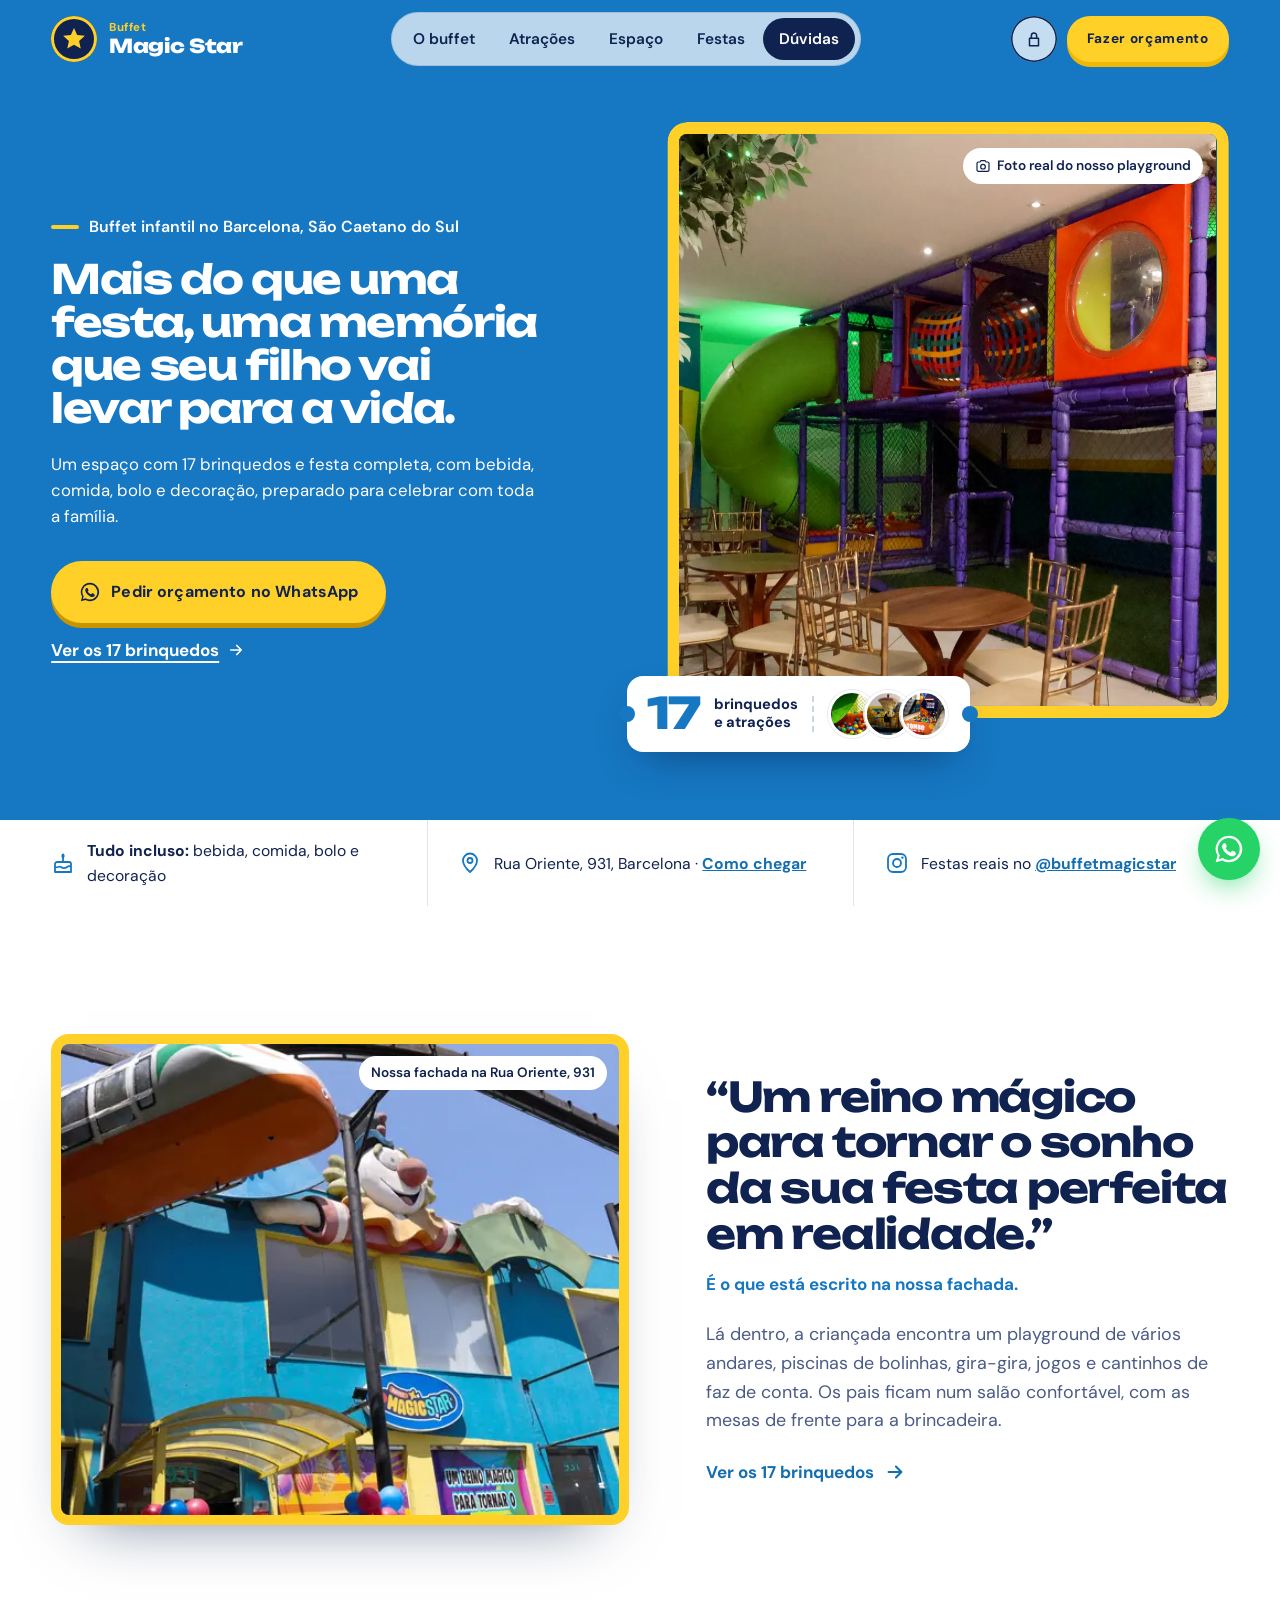
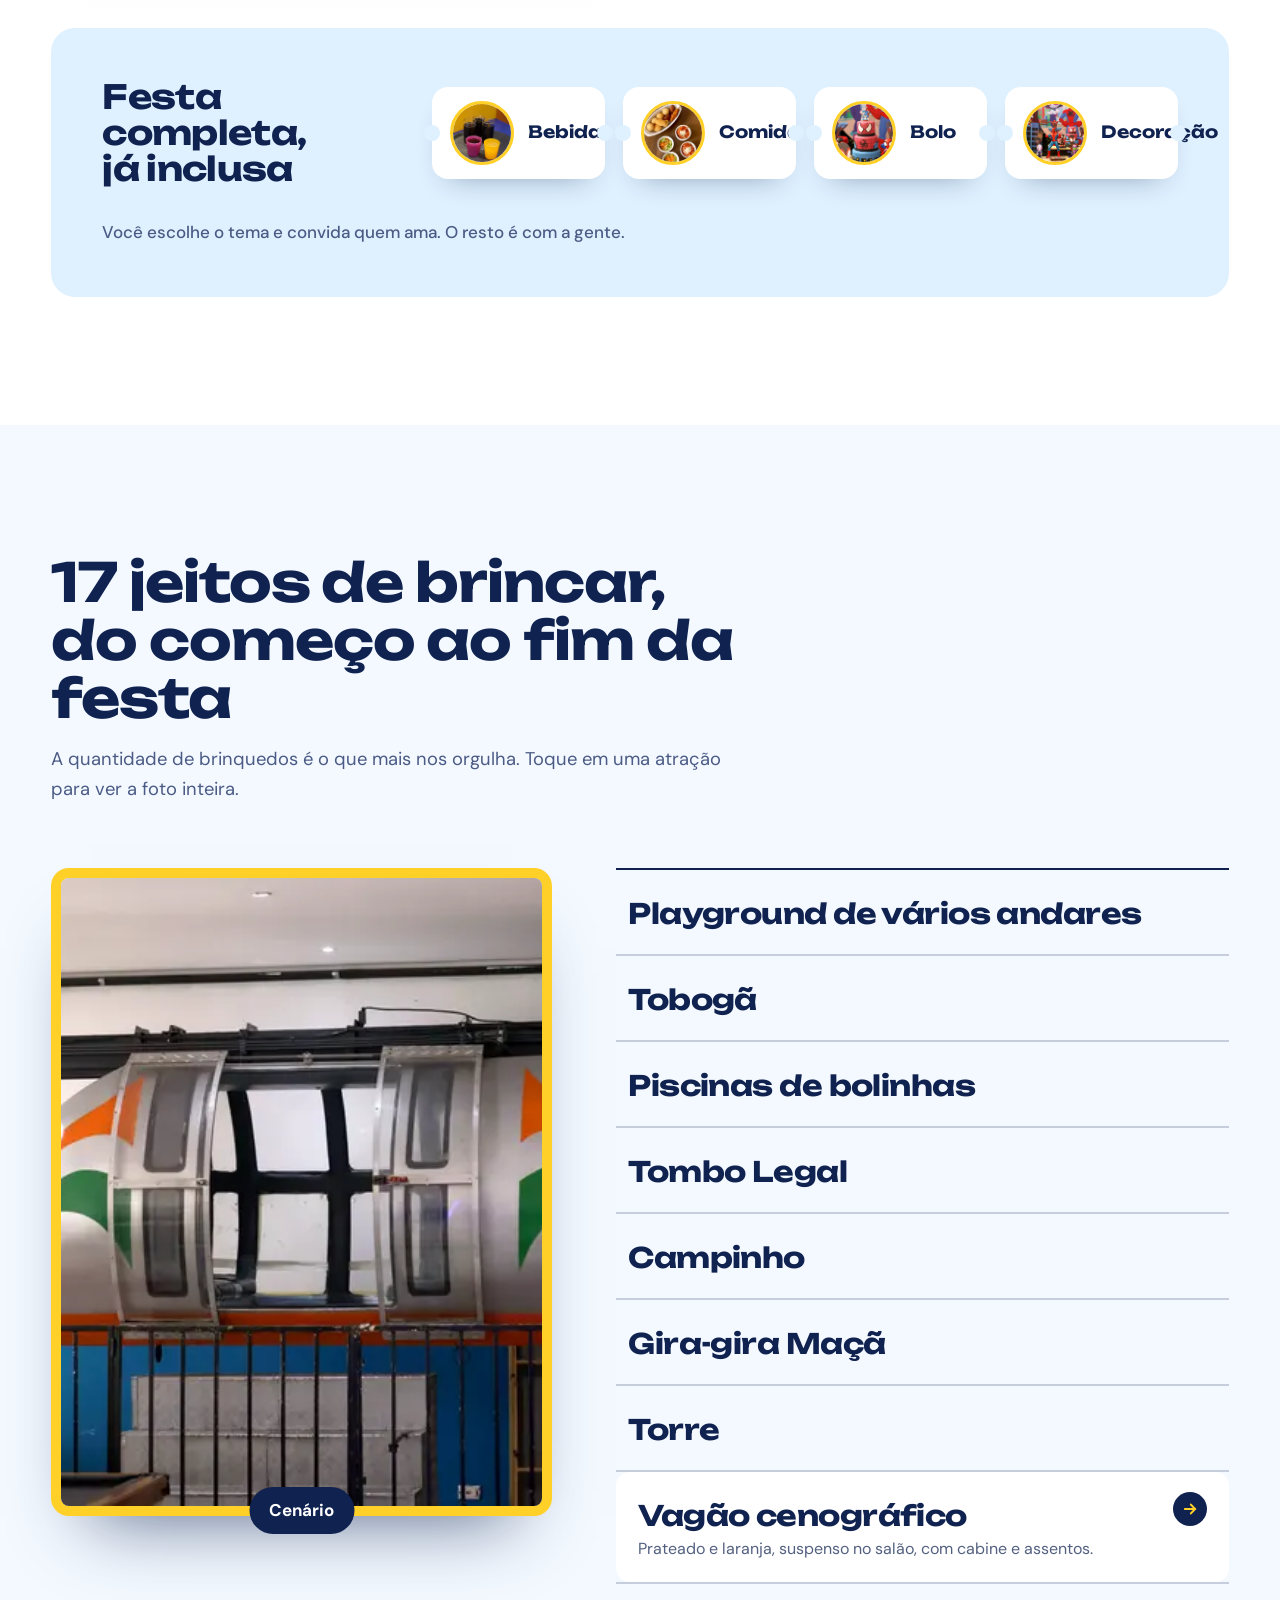
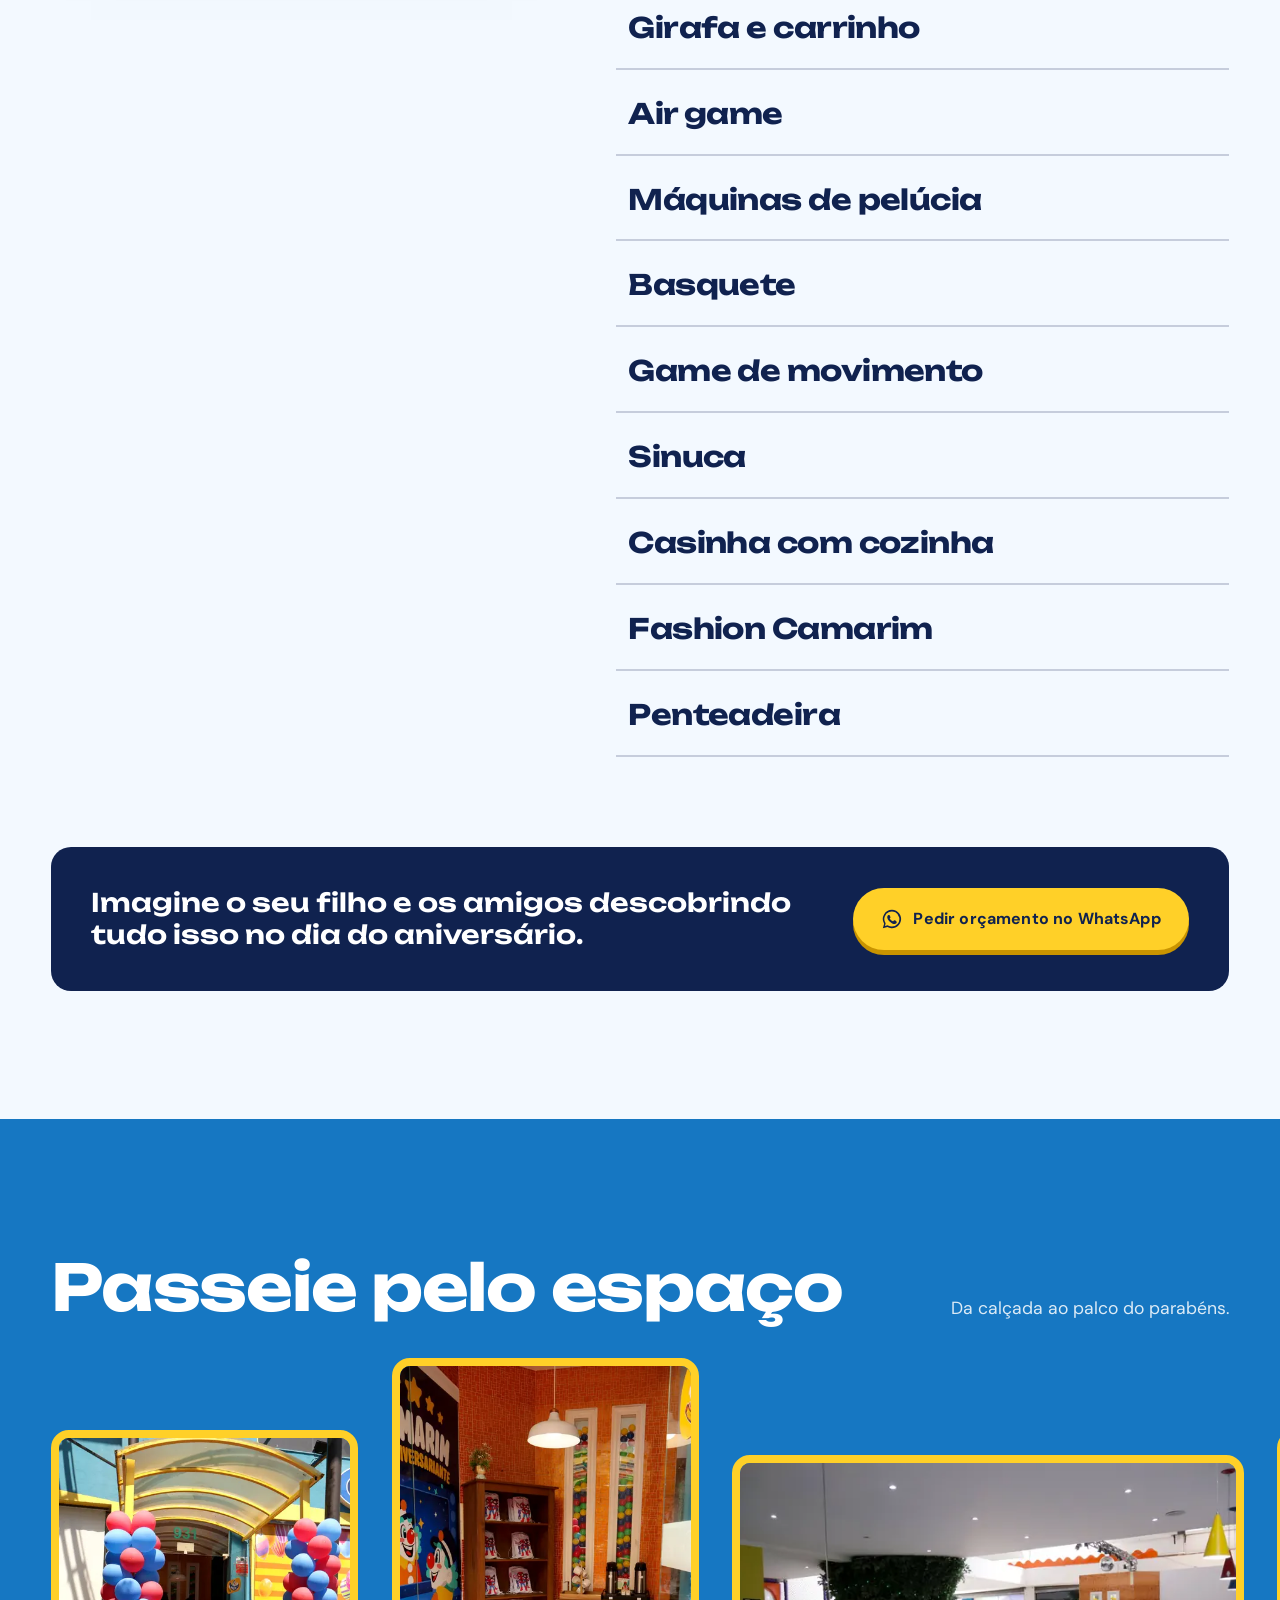
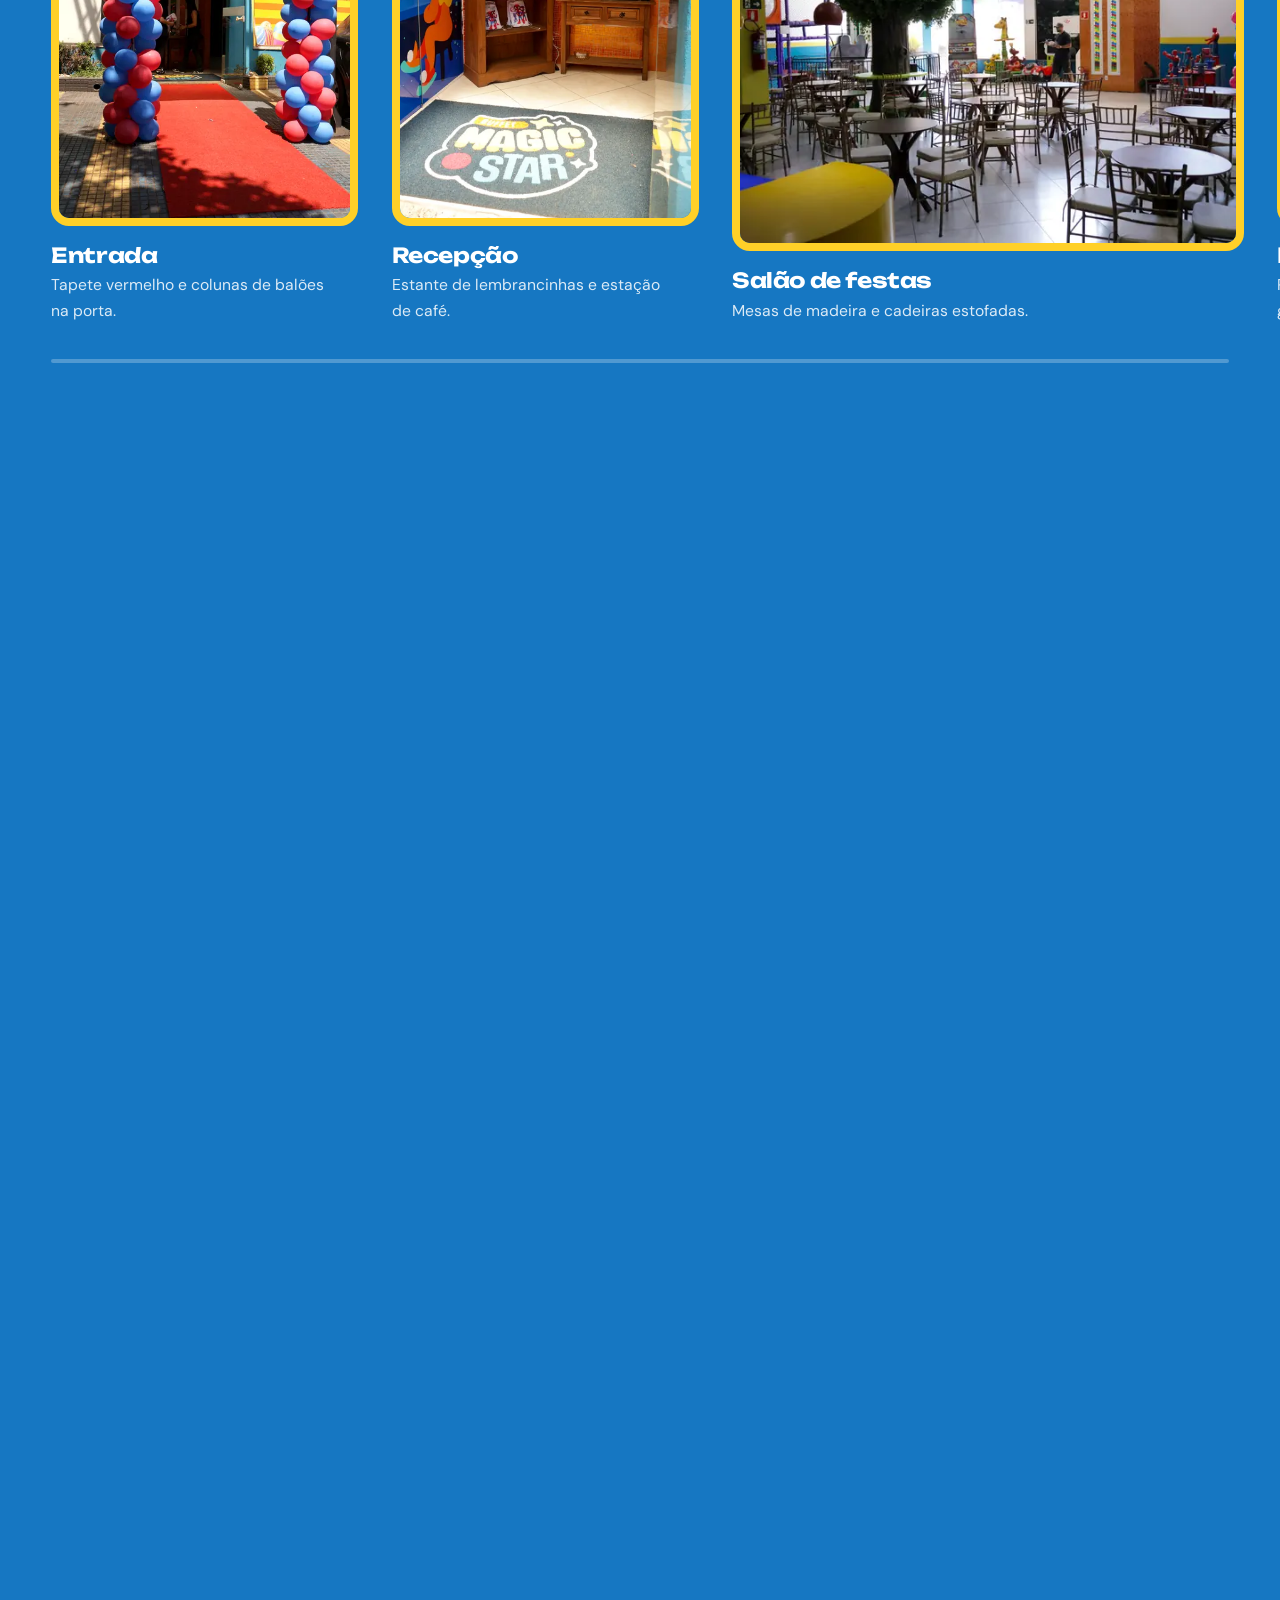
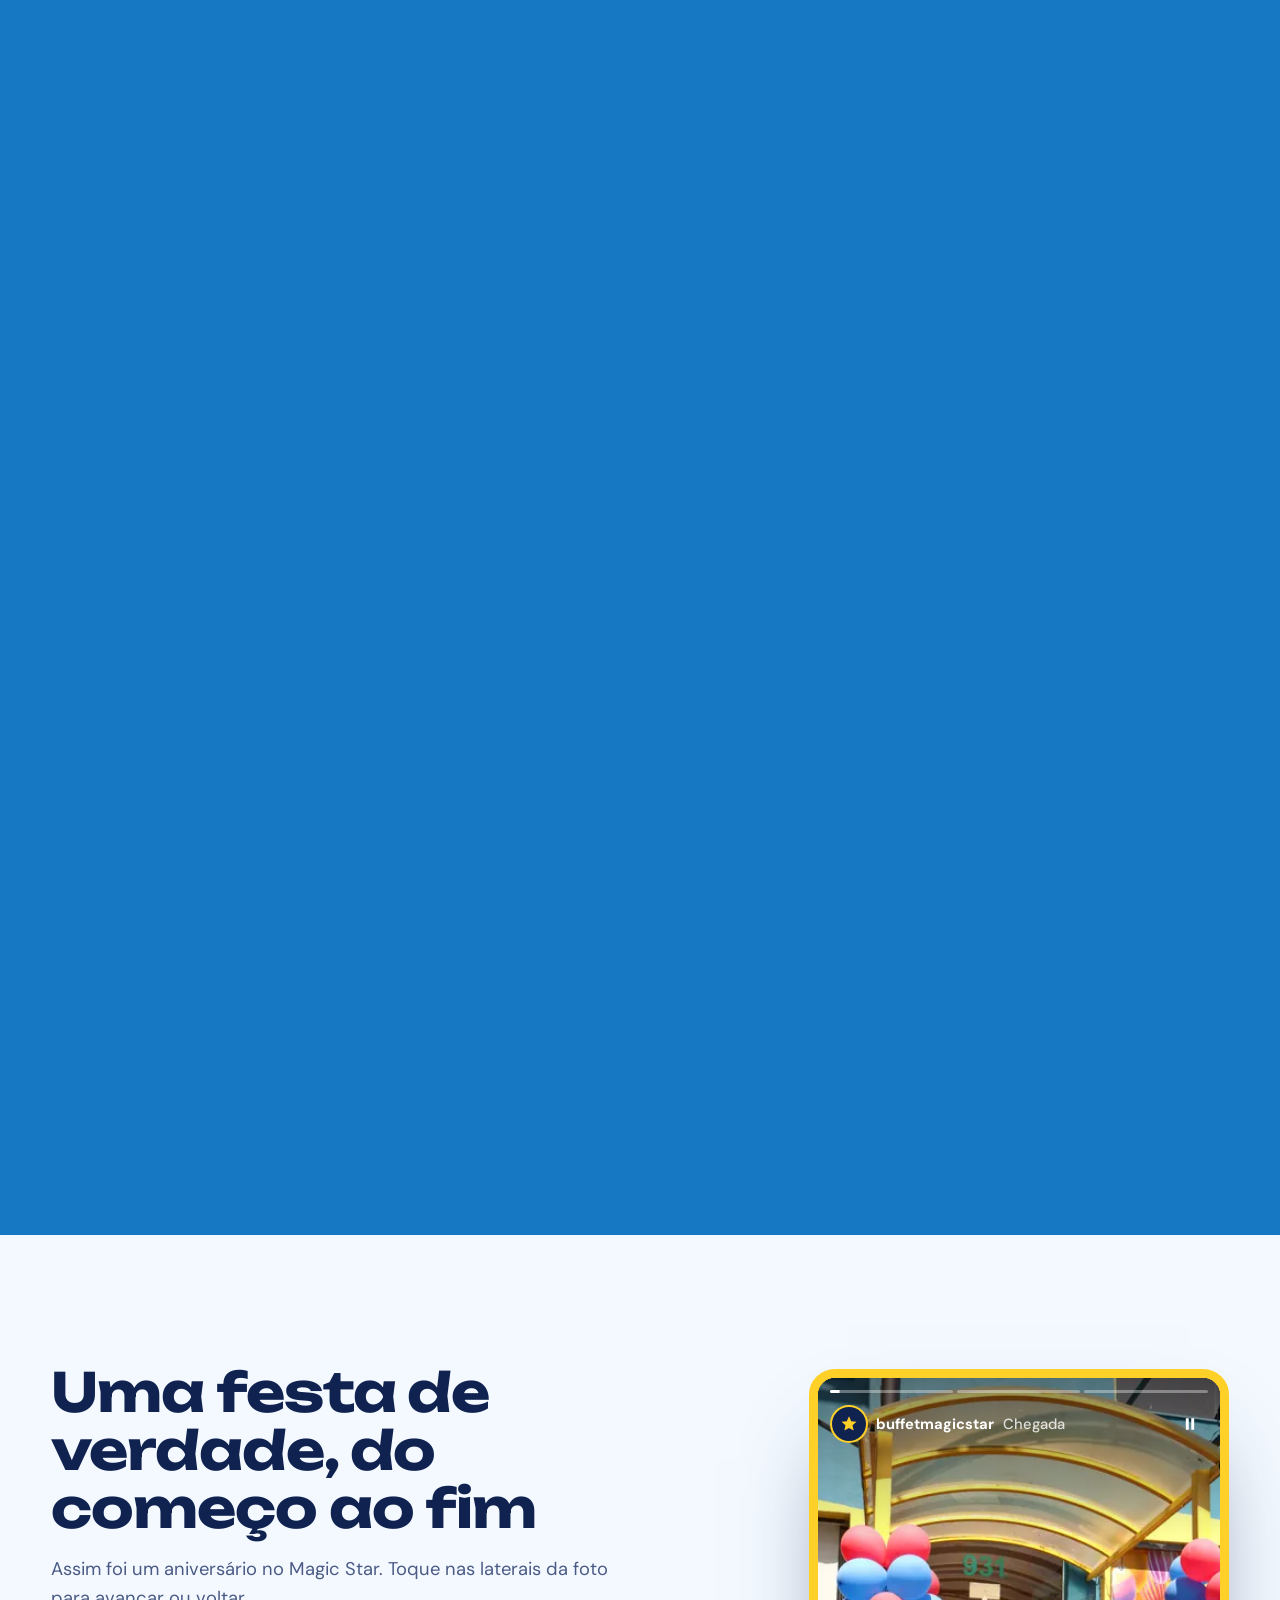
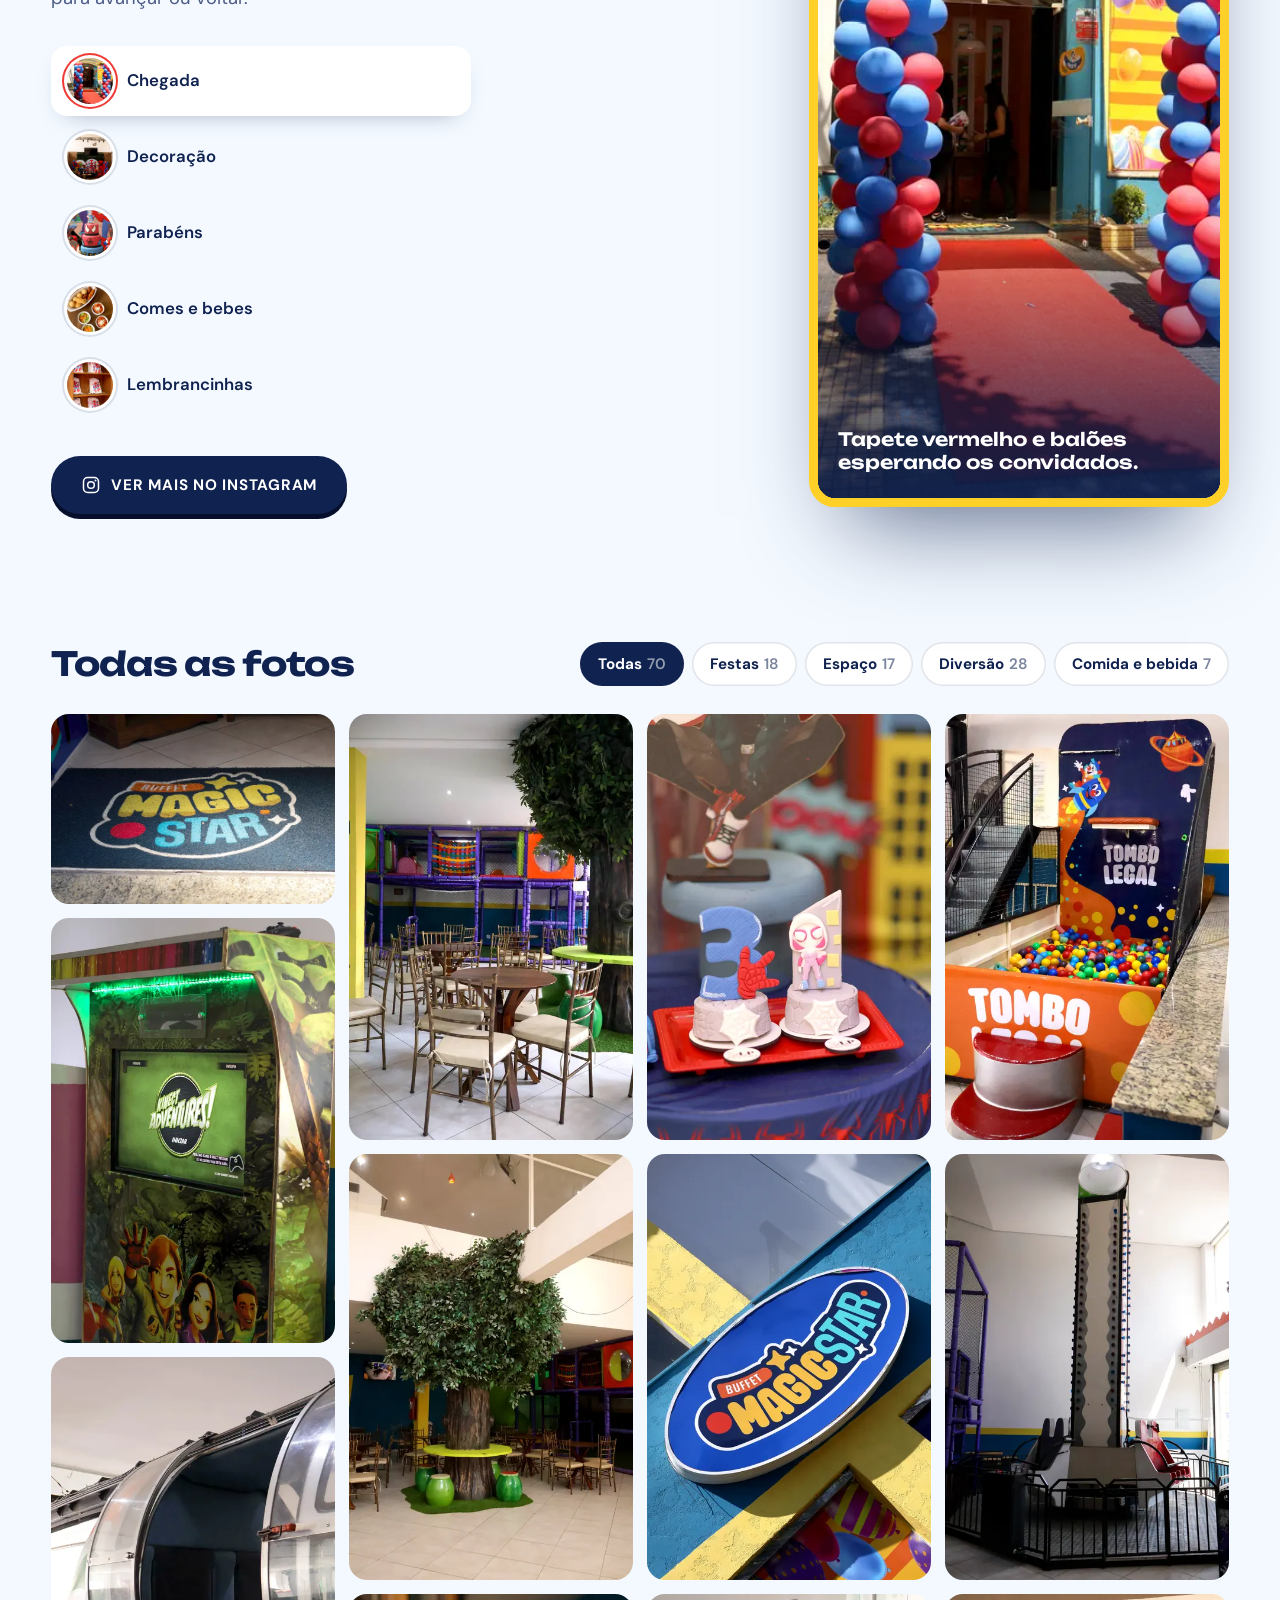
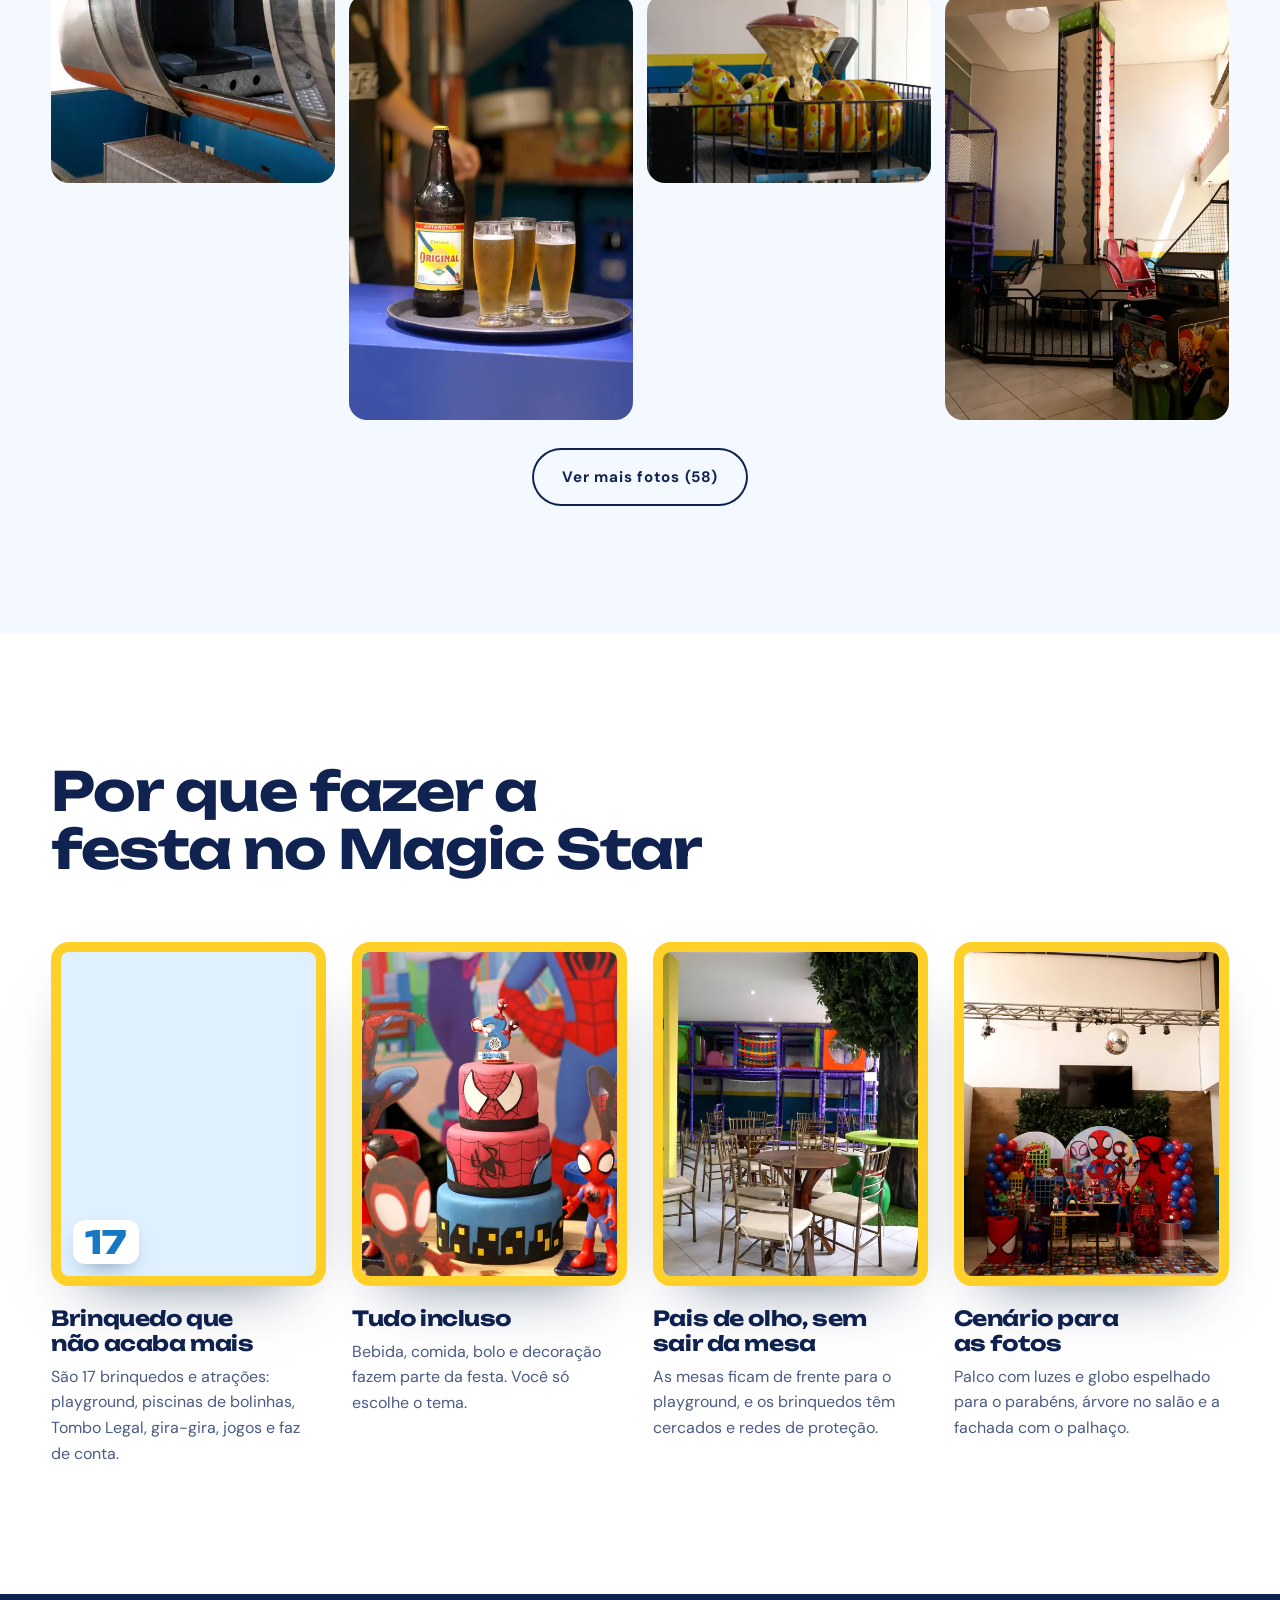
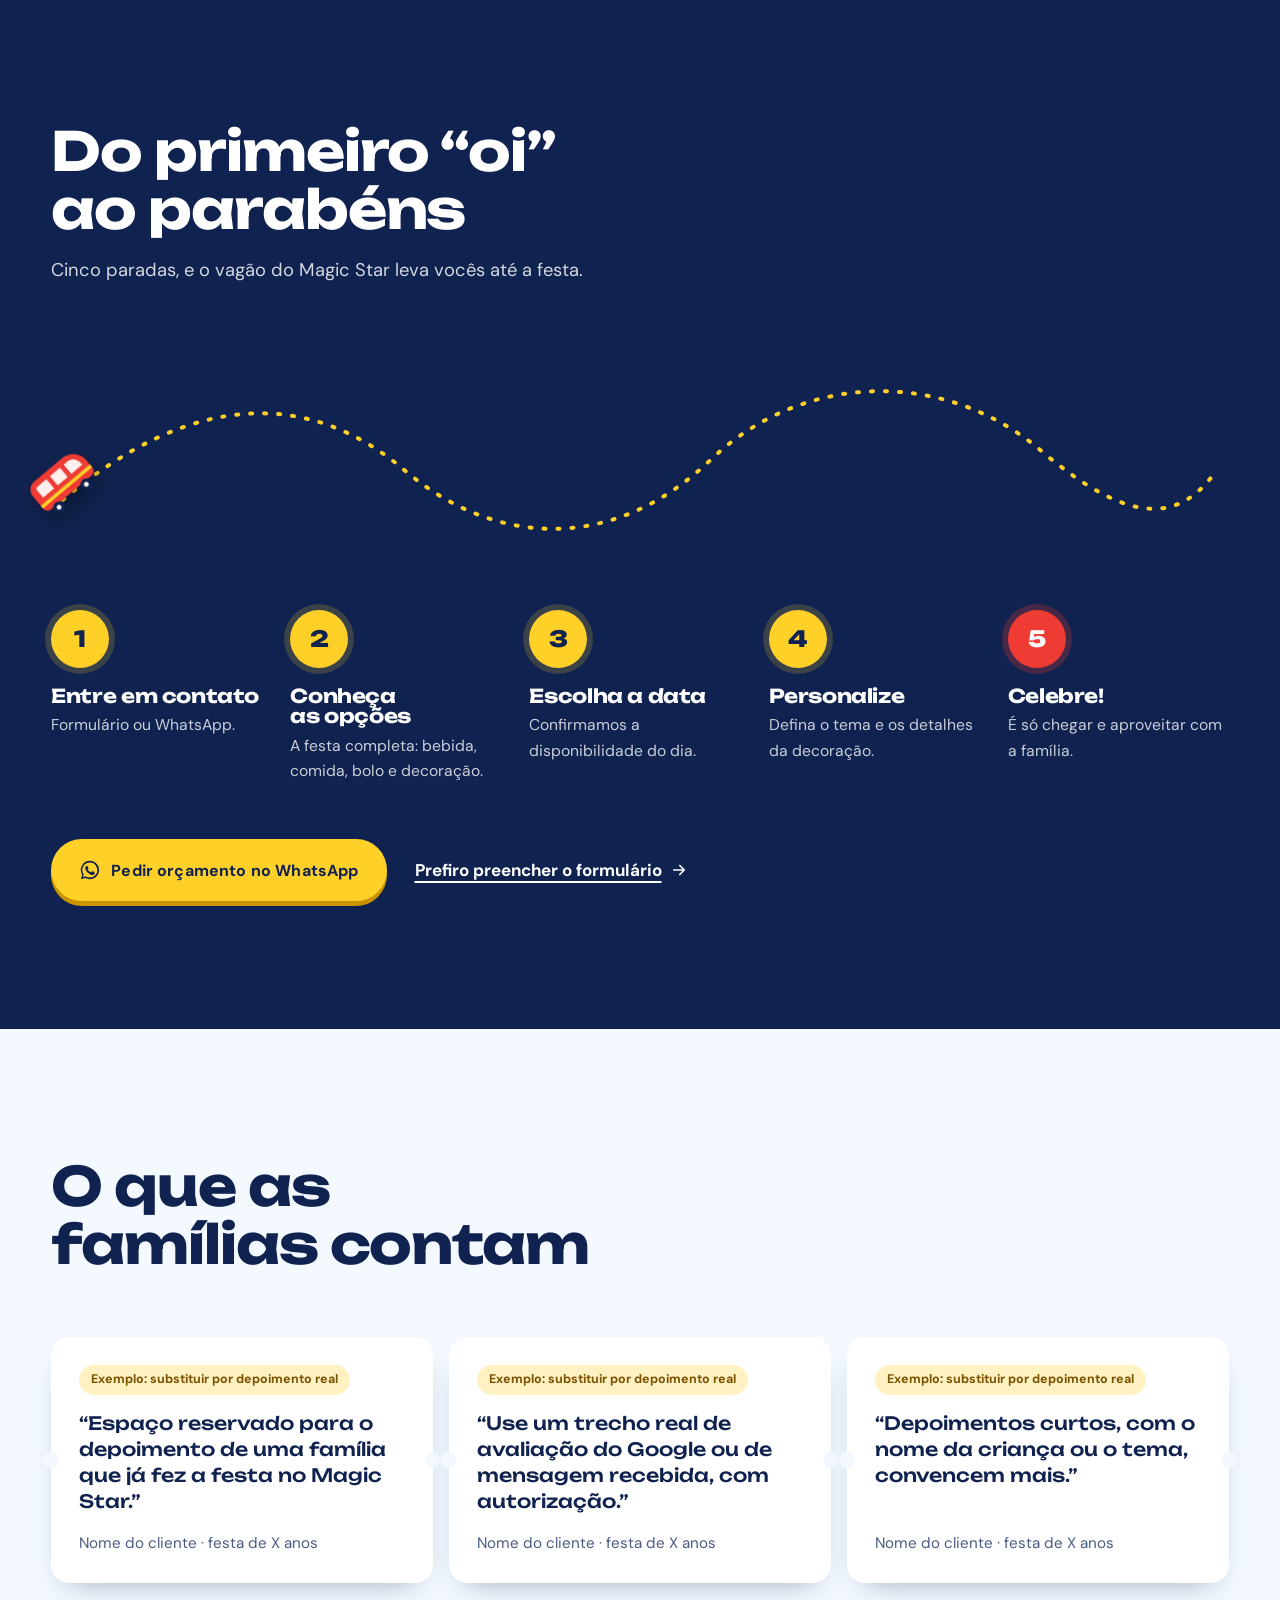
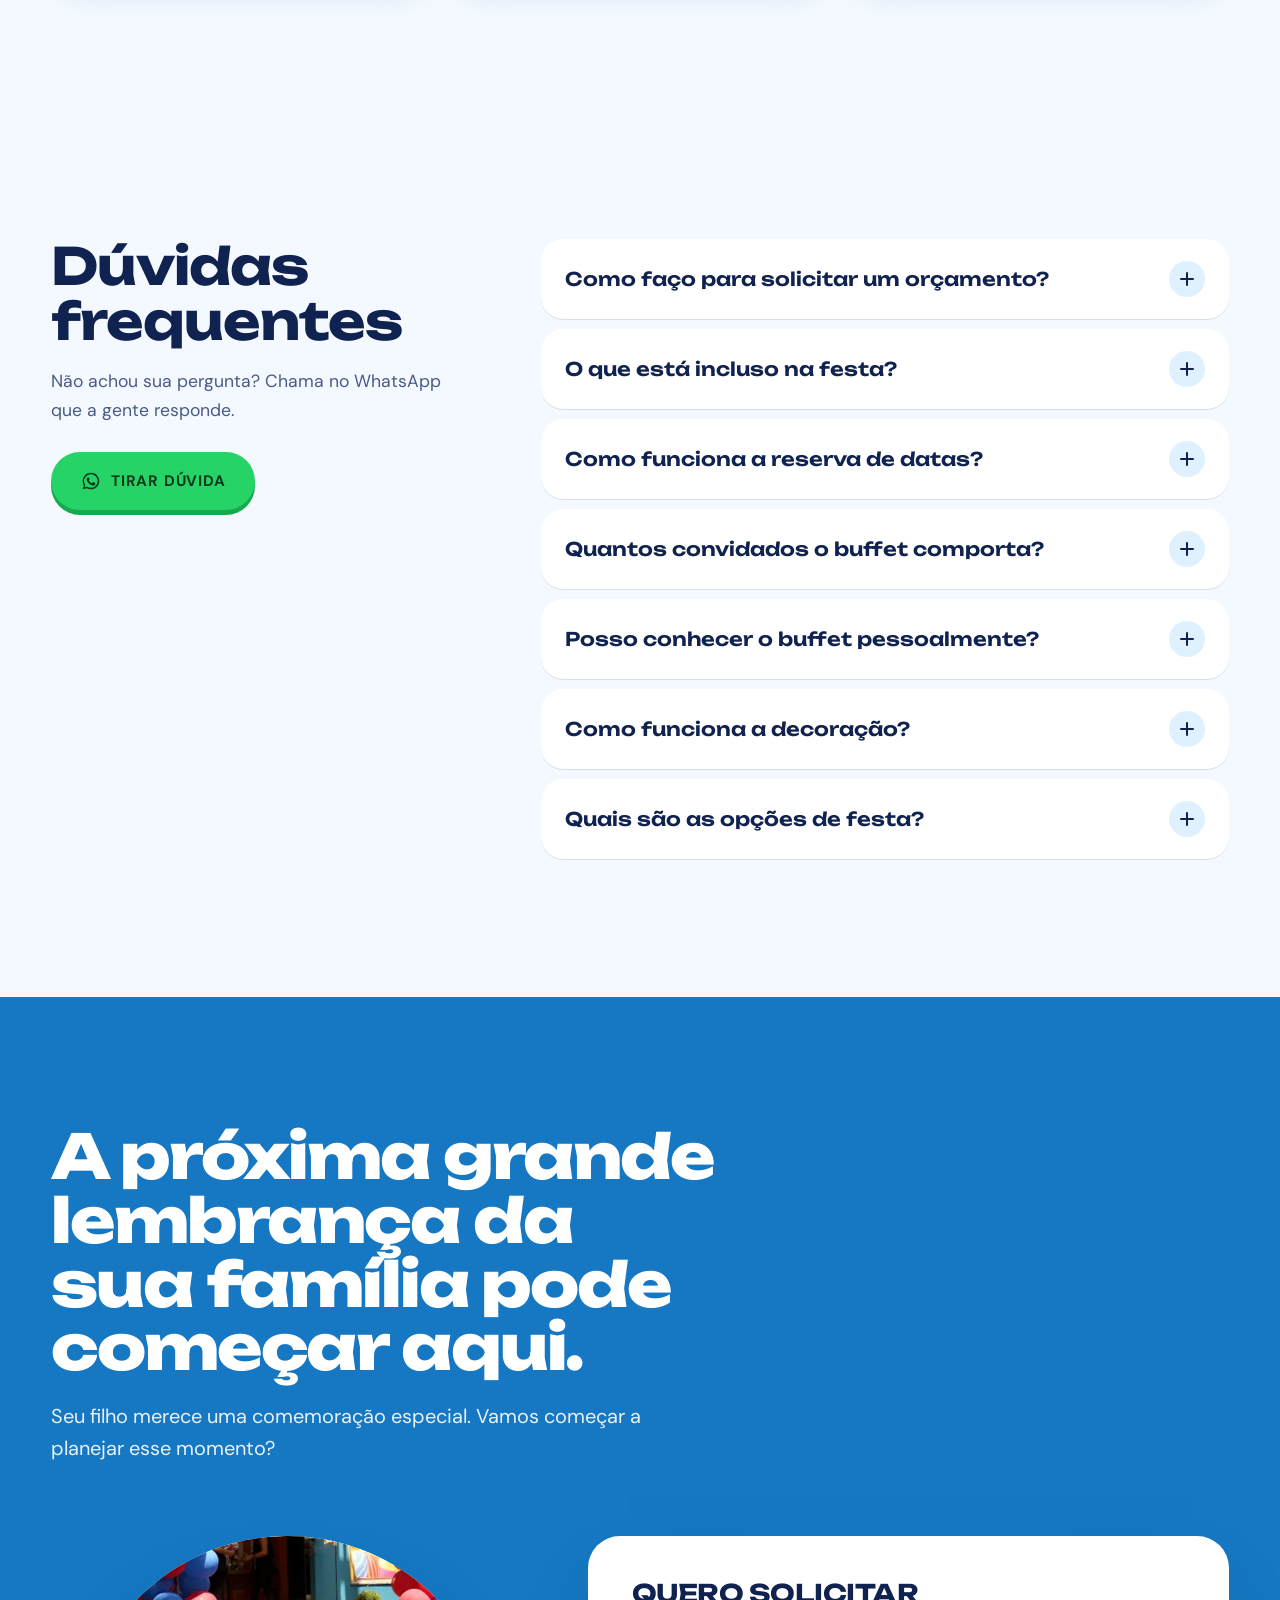
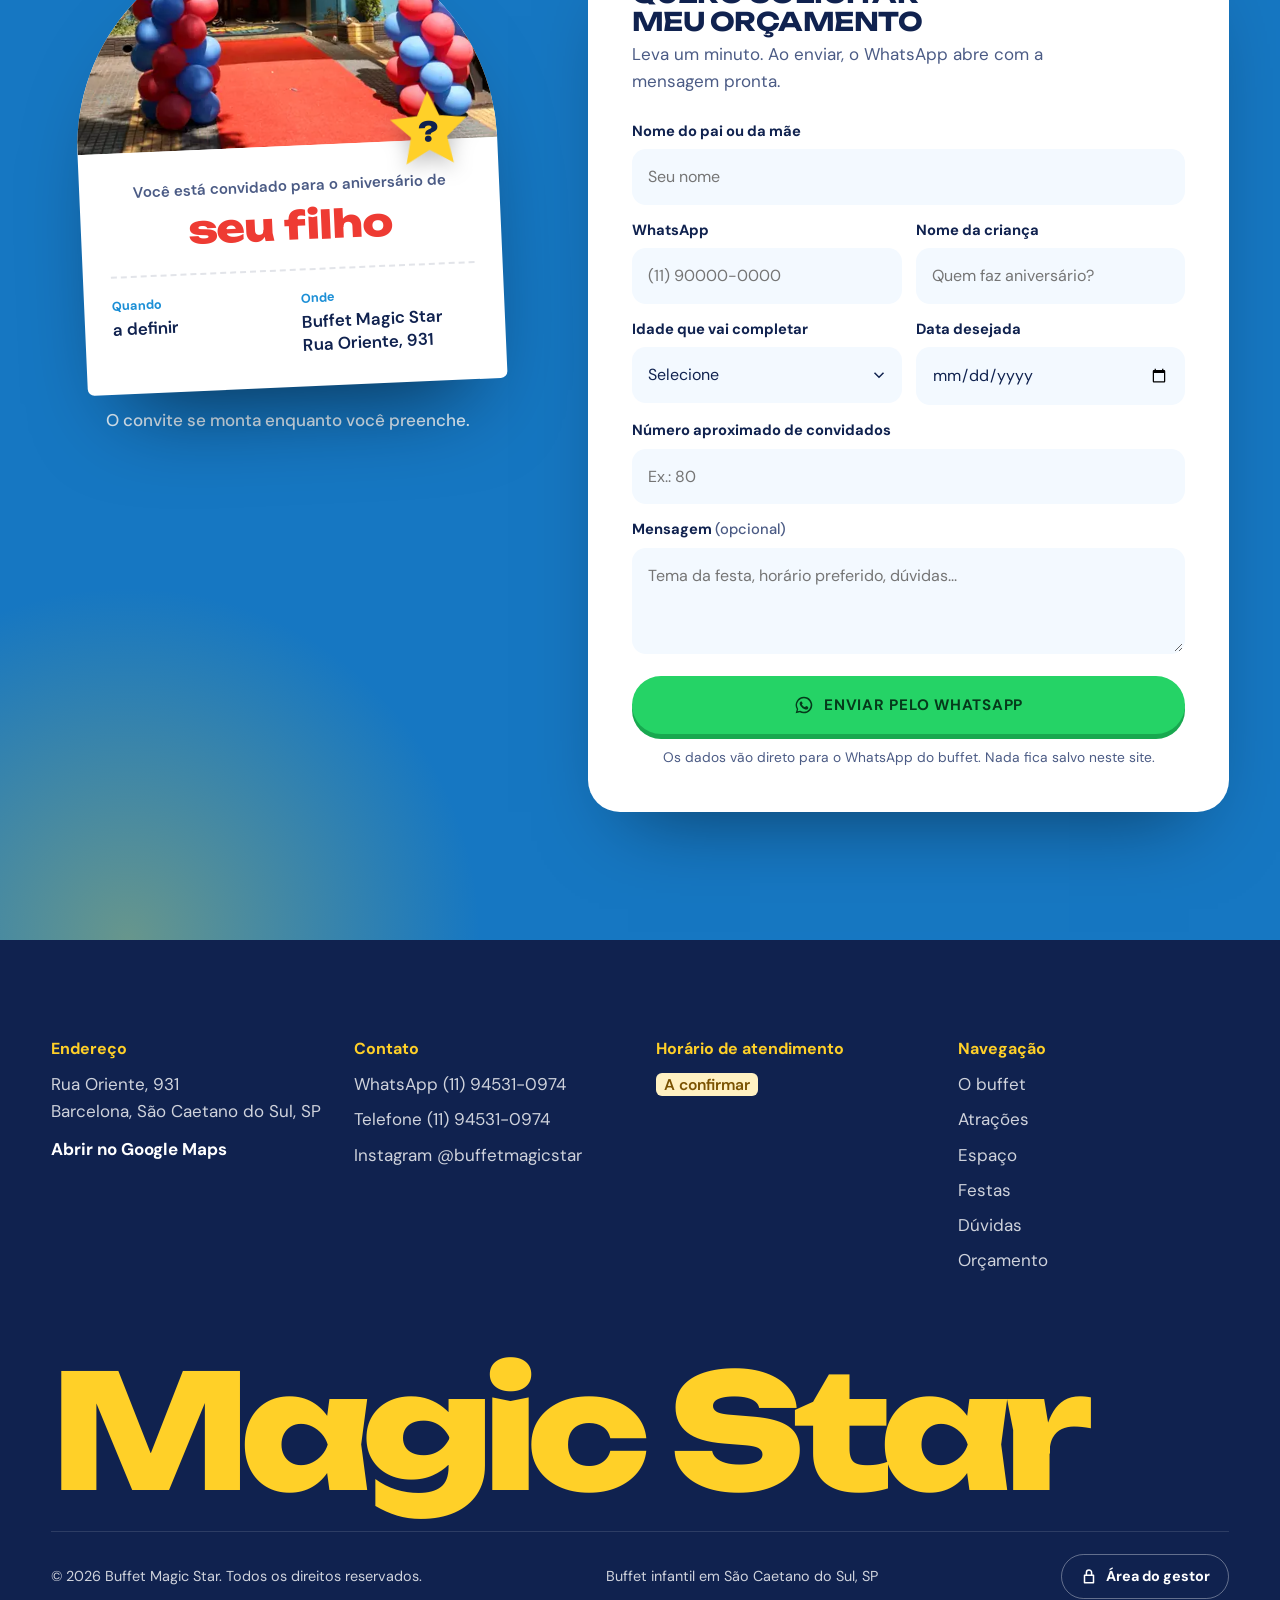
==== commit 2e423869: "Linguagem visual do hero aplicada ao site todo Janelas amarelas nas fotos, ingressos no lugar de car" ====
--- a/index.html
+++ b/index.html
@@ -170,26 +170,28 @@
 
 <!-- ========== 2. CONHEÇA NOSSO BUFFET ========== -->
 <section class="section about" id="o-buffet" aria-labelledby="about-title">
-  <div class="wrap">
-    <h2 class="visually-hidden" id="about-title">Conheça o Buffet Magic Star</h2>
-    <p class="statement" data-statement>
-      Um reino <span class="pill"><img src="assets/img/fachada-palhaco-640.webp" srcset="assets/img/fachada-palhaco-640.webp 480w, assets/img/fachada-palhaco-1280.webp 960w" sizes="160px" width="960" height="1440" loading="lazy" decoding="async" alt="Palhaço cenográfico no alto da fachada do Buffet Magic Star"></span> mágico para tornar o sonho da sua festa <span class="pill"><img src="assets/img/mesa-decorada-tema-640.webp" srcset="assets/img/mesa-decorada-tema-640.webp 640w, assets/img/mesa-decorada-tema-1280.webp 1280w, assets/img/mesa-decorada-tema-1920.webp 1920w" sizes="160px" width="1280" height="853" loading="lazy" decoding="async" alt="Mesa decorada com tema de super-herói, painéis redondos e balões"></span> perfeita em realidade <span class="pill"><img src="assets/img/playground-toboga-640.webp" srcset="assets/img/playground-toboga-640.webp 480w, assets/img/playground-toboga-1280.webp 960w" sizes="160px" width="960" height="1440" loading="lazy" decoding="async" alt="Playground multinível com tobogã verde"></span>
-    </p>
-    <div class="about__foot">
-      <p class="about__note">A frase está escrita na nossa fachada, na Rua Oriente. Lá dentro, a criançada encontra um playground de vários andares, piscinas de bolinhas, gira-gira, jogos e cantinhos de faz de conta. Os pais ficam num salão confortável, de frente para a brincadeira.</p>
-      <a class="link-arrow" href="#atracoes">Ver as 17 atrações <svg aria-hidden="true"><use href="#i-arrow"/></svg></a>
-    </div>
-
-    <div class="included">
-      <h3 class="included__title">Festa completa, já inclusa</h3>
-      <ul class="included__list">
-        <li class="reveal"><span class="circle"><img src="assets/img/bebidas-copos-640.webp" srcset="assets/img/bebidas-copos-640.webp 480w, assets/img/bebidas-copos-1280.webp 960w" sizes="140px" width="960" height="1440" loading="lazy" decoding="async" alt="Refrigerantes e sucos servidos na bandeja"></span><strong>Bebida</strong></li>
-        <li class="reveal"><span class="circle"><img src="assets/img/salgados-mesa-640.webp" srcset="assets/img/salgados-mesa-640.webp 480w, assets/img/salgados-mesa-1280.webp 960w" sizes="140px" width="960" height="1440" loading="lazy" decoding="async" alt="Salgados fritos e porções individuais"></span><strong>Comida</strong></li>
-        <li class="reveal"><span class="circle"><img src="assets/img/bolo-tema-640.webp" srcset="assets/img/bolo-tema-640.webp 480w, assets/img/bolo-tema-1280.webp 960w" sizes="140px" width="960" height="1440" loading="lazy" decoding="async" alt="Bolo temático de três andares"></span><strong>Bolo</strong></li>
-        <li class="reveal"><span class="circle"><img src="assets/img/mesa-decorada-detalhes-640.webp" srcset="assets/img/mesa-decorada-detalhes-640.webp 480w, assets/img/mesa-decorada-detalhes-1280.webp 960w" sizes="140px" width="960" height="1440" loading="lazy" decoding="async" alt="Detalhes da mesa decorada com bonecos do tema"></span><strong>Decoração</strong></li>
-      </ul>
-      <p class="included__note">Você escolhe o tema e convida quem ama. O resto é com a gente.</p>
-    </div>
+  <div class="wrap about__grid">
+    <figure class="janela about__photo reveal">
+      <img src="assets/img/fachada-vagao-palhaco-1280.webp" srcset="assets/img/fachada-vagao-palhaco-640.webp 640w, assets/img/fachada-vagao-palhaco-1280.webp 1280w, assets/img/fachada-vagao-palhaco-1920.webp 1920w" sizes="(max-width: 860px) 92vw, 46vw" width="1280" height="853" loading="lazy" decoding="async" alt="Fachada azul e amarela do Buffet Magic Star com o palhaço e o vagão cenográfico">
+      <figcaption>Nossa fachada na Rua Oriente, 931</figcaption>
+    </figure>
+    <div class="about__text reveal">
+      <h2 class="about__quote" id="about-title">“Um reino mágico para tornar o sonho da sua festa perfeita em realidade.”</h2>
+      <p class="about__source">É o que está escrito na nossa fachada.</p>
+      <p class="about__note">Lá dentro, a criançada encontra um playground de vários andares, piscinas de bolinhas, gira-gira, jogos e cantinhos de faz de conta. Os pais ficam num salão confortável, com as mesas de frente para a brincadeira.</p>
+      <a class="link-arrow" href="#atracoes">Ver os 17 brinquedos <svg aria-hidden="true"><use href="#i-arrow"/></svg></a>
+    </div>
+  </div>
+
+  <div class="wrap included">
+    <h3 class="included__title">Festa completa, já inclusa</h3>
+    <ul class="included__list">
+      <li class="ingresso reveal"><span class="ingresso__foto"><img src="assets/img/bebidas-copos-1280.webp" srcset="assets/img/bebidas-copos-640.webp 480w, assets/img/bebidas-copos-1280.webp 960w" sizes="72px" width="960" height="1440" loading="lazy" decoding="async" alt=""></span><strong>Bebida</strong></li>
+      <li class="ingresso reveal"><span class="ingresso__foto"><img src="assets/img/salgados-mesa-1280.webp" srcset="assets/img/salgados-mesa-640.webp 480w, assets/img/salgados-mesa-1280.webp 960w" sizes="72px" width="960" height="1440" loading="lazy" decoding="async" alt=""></span><strong>Comida</strong></li>
+      <li class="ingresso reveal"><span class="ingresso__foto"><img src="assets/img/bolo-tema-1280.webp" srcset="assets/img/bolo-tema-640.webp 480w, assets/img/bolo-tema-1280.webp 960w" sizes="72px" width="960" height="1440" loading="lazy" decoding="async" alt=""></span><strong>Bolo</strong></li>
+      <li class="ingresso reveal"><span class="ingresso__foto"><img src="assets/img/mesa-decorada-detalhes-1280.webp" srcset="assets/img/mesa-decorada-detalhes-640.webp 480w, assets/img/mesa-decorada-detalhes-1280.webp 960w" sizes="72px" width="960" height="1440" loading="lazy" decoding="async" alt=""></span><strong>Decoração</strong></li>
+    </ul>
+    <p class="included__note">Você escolhe o tema e convida quem ama. O resto é com a gente.</p>
   </div>
 </section>
 
@@ -227,7 +229,7 @@
     </div>
     <div class="cta-band">
       <p>Imagine o seu filho e os amigos descobrindo tudo isso no dia do aniversário.</p>
-      <a class="btn" href="#orcamento">QUERO FAZER MINHA FESTA</a>
+      <a class="btn btn--hero" href="https://wa.me/5511945310974" data-wa data-wa-msg="Olá! Vi o site do Buffet Magic Star e quero um orçamento para a festa do meu filho." target="_blank" rel="noopener"><svg aria-hidden="true"><use href="#i-wa"/></svg>Pedir orçamento no WhatsApp</a>
     </div>
   </div>
 </section>
@@ -293,26 +295,26 @@
     <div class="sec-head">
       <h2 id="why-title">Por que fazer a festa no Magic Star</h2>
     </div>
-    <div class="why__grid">
-      <article class="why__card why__card--blue reveal">
-        <span class="why__num">17</span>
+    <div class="motivos">
+      <article class="motivo reveal">
+        <figure class="janela motivo__foto"><img src="assets/img/playground-multinivel-1280.webp" srcset="assets/img/playground-multinivel-640.webp 480w, assets/img/playground-multinivel-1280.webp 960w" sizes="(max-width: 640px) 92vw, (max-width: 1080px) 46vw, 23vw" width="960" height="1440" loading="lazy" decoding="async" alt="Playground multinível com tobogã e tubos roxos"><span class="motivo__selo">17</span></figure>
         <h3>Brinquedo que não acaba mais</h3>
-        <p>Playground, piscinas de bolinhas, Tombo Legal, gira-gira, jogos e faz de conta. Ninguém fica parado.</p>
+        <p>São 17 brinquedos e atrações: playground, piscinas de bolinhas, Tombo Legal, gira-gira, jogos e faz de conta.</p>
       </article>
-      <article class="why__card why__card--sun reveal">
-        <span class="circle why__photo"><img src="assets/img/bolo-tema-640.webp" srcset="assets/img/bolo-tema-640.webp 480w, assets/img/bolo-tema-1280.webp 960w" sizes="200px" width="960" height="1440" loading="lazy" decoding="async" alt="Bolo temático de três andares"></span>
+      <article class="motivo reveal">
+        <figure class="janela motivo__foto"><img src="assets/img/bolo-tema-1280.webp" srcset="assets/img/bolo-tema-640.webp 480w, assets/img/bolo-tema-1280.webp 960w" sizes="(max-width: 640px) 92vw, (max-width: 1080px) 46vw, 23vw" width="960" height="1440" loading="lazy" decoding="async" alt="Bolo temático de três andares"></figure>
         <h3>Tudo incluso</h3>
-        <p>Bebida, comida, bolo e decoração. Você só escolhe o tema.</p>
+        <p>Bebida, comida, bolo e decoração fazem parte da festa. Você só escolhe o tema.</p>
       </article>
-      <article class="why__card why__card--white reveal">
-        <span class="circle why__photo"><img src="assets/img/salao-playground-vertical-640.webp" srcset="assets/img/salao-playground-vertical-640.webp 480w, assets/img/salao-playground-vertical-1280.webp 960w" sizes="200px" width="960" height="1440" loading="lazy" decoding="async" alt="Mesas posicionadas de frente para o playground"></span>
+      <article class="motivo reveal">
+        <figure class="janela motivo__foto"><img src="assets/img/salao-playground-vertical-1280.webp" srcset="assets/img/salao-playground-vertical-640.webp 480w, assets/img/salao-playground-vertical-1280.webp 960w" sizes="(max-width: 640px) 92vw, (max-width: 1080px) 46vw, 23vw" width="960" height="1440" loading="lazy" decoding="async" alt="Mesas posicionadas de frente para o playground"></figure>
         <h3>Pais de olho, sem sair da mesa</h3>
-        <p>Mesas de frente para o playground e brinquedos com cercados e redes de proteção.</p>
+        <p>As mesas ficam de frente para o playground, e os brinquedos têm cercados e redes de proteção.</p>
       </article>
-      <article class="why__card why__card--red reveal">
-        <span class="circle why__photo"><img src="assets/img/arvore-salao-640.webp" srcset="assets/img/arvore-salao-640.webp 480w, assets/img/arvore-salao-1280.webp 960w" sizes="200px" width="960" height="1440" loading="lazy" decoding="async" alt="Árvore cenográfica no centro do salão"></span>
-        <h3>Cenário para fotos</h3>
-        <p>Palco com luzes, árvore cenográfica, vagão e a fachada com o palhaço.</p>
+      <article class="motivo reveal">
+        <figure class="janela motivo__foto"><img src="assets/img/palco-mesa-bolo-1280.webp" srcset="assets/img/palco-mesa-bolo-640.webp 480w, assets/img/palco-mesa-bolo-1280.webp 960w" sizes="(max-width: 640px) 92vw, (max-width: 1080px) 46vw, 23vw" width="960" height="1440" loading="lazy" decoding="async" alt="Palco da mesa do bolo com iluminação, globo espelhado e painel de folhagem"></figure>
+        <h3>Cenário para as fotos</h3>
+        <p>Palco com luzes e globo espelhado para o parabéns, árvore no salão e a fachada com o palhaço.</p>
       </article>
     </div>
   </div>
@@ -339,8 +341,8 @@
       </ol>
     </div>
     <div class="steps__ctas">
-      <a class="btn" href="#orcamento">QUERO FAZER MINHA FESTA</a>
-      <a class="btn btn--wa" href="https://wa.me/5511945310974" data-wa target="_blank" rel="noopener"><svg aria-hidden="true"><use href="#i-wa"/></svg>CHAMAR NO WHATSAPP</a>
+      <a class="btn btn--hero" href="https://wa.me/5511945310974" data-wa data-wa-msg="Olá! Vi o site do Buffet Magic Star e quero um orçamento para a festa do meu filho." target="_blank" rel="noopener"><svg aria-hidden="true"><use href="#i-wa"/></svg>Pedir orçamento no WhatsApp</a>
+      <a class="hero__link" href="#orcamento">Prefiro preencher o formulário<svg aria-hidden="true"><use href="#i-arrow"/></svg></a>
     </div>
   </div>
 </section>
@@ -354,9 +356,9 @@
       <h2 id="testi-title">O que as famílias contam</h2>
     </div>
     <div class="testimonials__grid">
-      <figure class="quote-card reveal"><span class="quote-card__flag">Exemplo: substituir por depoimento real</span><blockquote>“Espaço reservado para o depoimento de uma família que já fez a festa no Magic Star.”</blockquote><figcaption>Nome do cliente · festa de X anos</figcaption></figure>
-      <figure class="quote-card reveal"><span class="quote-card__flag">Exemplo: substituir por depoimento real</span><blockquote>“Use um trecho real de avaliação do Google ou de mensagem recebida, com autorização.”</blockquote><figcaption>Nome do cliente · festa de X anos</figcaption></figure>
-      <figure class="quote-card reveal"><span class="quote-card__flag">Exemplo: substituir por depoimento real</span><blockquote>“Depoimentos curtos, com o nome da criança ou o tema, convencem mais.”</blockquote><figcaption>Nome do cliente · festa de X anos</figcaption></figure>
+      <figure class="quote-card ingresso reveal"><span class="quote-card__flag">Exemplo: substituir por depoimento real</span><blockquote>“Espaço reservado para o depoimento de uma família que já fez a festa no Magic Star.”</blockquote><figcaption>Nome do cliente · festa de X anos</figcaption></figure>
+      <figure class="quote-card ingresso reveal"><span class="quote-card__flag">Exemplo: substituir por depoimento real</span><blockquote>“Use um trecho real de avaliação do Google ou de mensagem recebida, com autorização.”</blockquote><figcaption>Nome do cliente · festa de X anos</figcaption></figure>
+      <figure class="quote-card ingresso reveal"><span class="quote-card__flag">Exemplo: substituir por depoimento real</span><blockquote>“Depoimentos curtos, com o nome da criança ou o tema, convencem mais.”</blockquote><figcaption>Nome do cliente · festa de X anos</figcaption></figure>
     </div>
   </div>
 </section>
--- a/assets/css/style.css
+++ b/assets/css/style.css
@@ -9,6 +9,7 @@
   --azul-escuro: #136fb0;
   --ceu: #dff1ff;
   --nuvem: #f3f9ff;
+  --parede: #1677c2;
   --sol: #ffd028;
   --sol-escuro: #f2b705;
   --cereja: #ee3b33;
@@ -56,7 +57,16 @@
 .sec-head--light p { color: rgba(255, 255, 255, 0.82); }
 
 /* Formas: o arco da entrada e o círculo das bolinhas */
-.arch { border-radius: 999px 999px 28px 28px; overflow: hidden; }
+.arch { border-radius: 18px; overflow: hidden; }
+/* Janela: a moldura amarela das janelas da fachada, usada em todas as fotos de destaque */
+.janela { position: relative; margin: 0; overflow: hidden; border: clamp(7px, 0.8vw, 10px) solid var(--sol); border-radius: 18px; background: var(--ceu); box-shadow: 0 30px 60px -36px rgba(8, 30, 70, 0.6); }
+.janela > img { width: 100%; height: 100%; object-fit: cover; display: block; }
+.janela figcaption { position: absolute; top: 12px; right: 12px; padding: 6px 12px; border-radius: 999px; background: #fff; color: var(--tinta); font-size: 0.85rem; font-weight: 600; }
+/* Ingresso: cartão branco com picotes laterais (a cor do picote vem de --furo) */
+.ingresso { --furo: var(--branco); position: relative; background: #fff; border-radius: 16px; box-shadow: 0 14px 30px -18px rgba(8, 30, 70, 0.45); }
+.ingresso::before, .ingresso::after { content: ''; position: absolute; top: 50%; width: 16px; height: 16px; margin-top: -8px; border-radius: 50%; background: var(--furo); }
+.ingresso::before { left: -8px; }
+.ingresso::after { right: -8px; }
 .circle { border-radius: 50%; overflow: hidden; }
 .arch img, .circle img { width: 100%; height: 100%; object-fit: cover; }
 
@@ -144,7 +154,7 @@
 /* ---------- Hero: "a janela do Magic Star" ----------
    Parede no azul da fachada (um tom mais fechado, para o texto branco ter contraste AA),
    foto dos brinquedos com a moldura amarela das janelas e o "ingresso" com os 17 brinquedos. */
-.hero { --parede: #1677c2; position: relative; background: var(--parede); color: #fff; overflow: hidden; }
+.hero { position: relative; background: var(--parede); color: #fff; overflow: hidden; }
 .hero__inner {
   width: min(100% - 2 * var(--gutter), 1320px); margin-inline: auto;
   display: grid; grid-template-columns: minmax(0, 0.92fr) minmax(0, 1.08fr); gap: clamp(32px, 5vw, 88px); align-items: center;
@@ -201,31 +211,29 @@
 .header:not(.is-solid) .brand { color: #fff; }
 .header:not(.is-solid) .brand__small { color: var(--sol); }
 
-/* ---------- O buffet: frase que acende com a rolagem ---------- */
-.about { padding-top: clamp(100px, 12vw, 170px); }
-.statement { font-family: var(--display); font-weight: 700; font-size: clamp(1.9rem, 4.6vw, 4.2rem); line-height: 1.12; letter-spacing: -0.03em; max-width: 20ch; }
-.statement .w { color: rgba(16, 34, 79, 0.14); transition: color 0.3s; }
-.statement .w.on { color: var(--tinta); }
-.pill { display: inline-block; vertical-align: -0.1em; width: 2.1em; height: 0.92em; border-radius: 999px; overflow: hidden; margin: 0 0.06em; transform: scale(0.6); opacity: 0.3; transition: transform 0.6s var(--ease), opacity 0.5s; }
-.pill.on { transform: none; opacity: 1; }
-.pill img { width: 100%; height: 100%; object-fit: cover; }
-.about__foot { margin-top: 44px; display: flex; flex-wrap: wrap; align-items: end; justify-content: space-between; gap: 24px 48px; }
-.about__note { max-width: 58ch; font-size: 1.15rem; color: var(--tinta-suave); }
-
-.included { margin-top: clamp(64px, 8vw, 110px); padding: clamp(28px, 4vw, 56px); border-radius: 36px; background: var(--ceu); display: grid; grid-template-columns: minmax(0, 0.8fr) minmax(0, 2fr); gap: 32px; align-items: center; }
+/* ---------- O buffet: fachada na janela + slogan ---------- */
+.about__grid { display: grid; grid-template-columns: minmax(0, 1.05fr) minmax(0, 0.95fr); gap: clamp(36px, 6vw, 96px); align-items: center; }
+.about__photo { aspect-ratio: 4 / 3.4; }
+.about__photo > img { object-position: 55% 40%; }
+.about__quote { font-size: clamp(1.8rem, 3.2vw, 2.9rem); line-height: 1.12; letter-spacing: -0.03em; }
+.about__source { margin-top: 14px; color: var(--parede); font-weight: 700; }
+.about__note { margin-top: 22px; max-width: 52ch; font-size: 1.12rem; color: var(--tinta-suave); }
+.about .link-arrow { margin-top: 24px; }
+.included { margin-top: clamp(64px, 8vw, 110px); padding: clamp(28px, 4vw, 52px); border-radius: 24px; background: var(--ceu); display: grid; grid-template-columns: minmax(0, 0.8fr) minmax(0, 2fr); gap: 32px; align-items: center; }
 .included__title { font-size: clamp(1.5rem, 2.6vw, 2.2rem); }
-.included__list { display: grid; grid-template-columns: repeat(4, 1fr); gap: 16px; }
-.included__list li { display: grid; justify-items: center; gap: 12px; text-align: center; }
-.included__list .circle { width: min(100%, 140px); aspect-ratio: 1; border: 5px solid #fff; box-shadow: 0 16px 30px -18px rgba(16, 34, 79, 0.6); }
+.included__list { display: grid; grid-template-columns: repeat(4, minmax(0, 1fr)); gap: 18px; }
+.included__list .ingresso { --furo: var(--ceu); display: flex; align-items: center; gap: 14px; padding: 14px 22px 14px 18px; }
+.ingresso__foto { width: 64px; height: 64px; flex: none; border-radius: 50%; overflow: hidden; border: 3px solid var(--sol); }
+.ingresso__foto img { width: 100%; height: 100%; object-fit: cover; }
 .included__list strong { font-family: var(--display); font-size: 1.05rem; }
 .included__note { grid-column: 1 / -1; color: var(--tinta-suave); font-weight: 500; }
 
 /* ---------- Atrações: lista + arco ---------- */
-.attractions { background: var(--sol); }
-.attractions .sec-head p { color: rgba(16, 34, 79, 0.75); }
+.attractions { background: var(--nuvem); }
+.attractions .sec-head p { color: var(--tinta-suave); }
 .attr { display: grid; grid-template-columns: minmax(0, 0.9fr) minmax(0, 1.1fr); gap: clamp(32px, 5vw, 80px); align-items: start; }
 .attr__stage { position: sticky; top: calc(var(--header-h) + 24px); height: min(72vh, 680px); }
-.attr__arch { position: relative; height: 100%; border-radius: 999px 999px 32px 32px; overflow: hidden; background: #fff; border: 8px solid #fff; box-shadow: 0 40px 70px -40px rgba(16, 34, 79, 0.7); }
+.attr__arch { position: relative; height: 100%; border-radius: 18px; overflow: hidden; background: var(--ceu); border: clamp(7px, 0.8vw, 10px) solid var(--sol); box-shadow: 0 40px 70px -40px rgba(16, 34, 79, 0.7); }
 .attr__arch img { position: absolute; inset: 0; width: 100%; height: 100%; object-fit: cover; opacity: 0; transform: scale(1.08); transition: opacity 0.6s var(--ease), transform 1.2s var(--ease); }
 .attr__arch img.is-on { opacity: 1; transform: none; }
 .attr__tag { position: absolute; left: 50%; bottom: -18px; translate: -50% 0; background: var(--tinta); color: #fff; font-weight: 700; padding: 10px 20px; border-radius: 999px; white-space: nowrap; }
@@ -241,11 +249,11 @@
 .attr__list li.is-active button { background: #fff; padding-inline: 22px; }
 .attr__list li.is-active .attr__desc { max-height: 3em; opacity: 1; }
 .attr__list li.is-active button::after { transform: none; }
-.cta-band { margin-top: clamp(56px, 7vw, 90px); display: flex; flex-wrap: wrap; align-items: center; justify-content: space-between; gap: 20px; padding: clamp(24px, 3.5vw, 40px); border-radius: 32px; background: var(--tinta); color: #fff; }
+.cta-band { margin-top: clamp(56px, 7vw, 90px); display: flex; flex-wrap: wrap; align-items: center; justify-content: space-between; gap: 20px; padding: clamp(24px, 3.5vw, 40px); border-radius: 20px; background: var(--tinta); color: #fff; }
 .cta-band p { font-family: var(--display); font-weight: 600; font-size: clamp(1.15rem, 2vw, 1.6rem); line-height: 1.25; max-width: 32ch; }
 
 /* ---------- Espaço: rolagem horizontal guiada ---------- */
-.spaces { position: relative; background: var(--azul); color: #fff; height: calc(var(--len, 3) * 100vh); }
+.spaces { position: relative; background: var(--parede); color: #fff; height: calc(var(--len, 3) * 100vh); }
 .spaces__sticky { position: sticky; top: 0; height: 100vh; height: 100svh; overflow: hidden; display: flex; flex-direction: column; justify-content: center; gap: clamp(24px, 4vh, 44px); padding-top: var(--header-h); }
 .spaces__head { display: flex; flex-wrap: wrap; align-items: end; justify-content: space-between; gap: 12px 40px; }
 .spaces__head h2 { font-size: clamp(2rem, 5vw, 4rem); }
@@ -254,8 +262,8 @@
 .spaces__track { display: flex; align-items: flex-end; gap: clamp(20px, 2.6vw, 40px); padding-inline: max(var(--gutter), (100vw - var(--max)) / 2); will-change: transform; }
 .space { flex: none; width: clamp(240px, 24vw, 340px); }
 .space--wide { width: clamp(320px, 40vw, 560px); }
-.space__img { display: block; width: 100%; height: clamp(260px, 44vh, 440px); padding: 0; border: 6px solid rgba(255, 255, 255, 0.95); background: var(--azul-escuro); overflow: hidden; border-radius: 28px; cursor: zoom-in; transition: transform 0.5s var(--ease); }
-.space__img.arch { border-radius: 999px 999px 28px 28px; }
+.space__img { display: block; width: 100%; height: clamp(260px, 44vh, 440px); padding: 0; border: clamp(6px, 0.7vw, 9px) solid var(--sol); background: var(--azul-escuro); overflow: hidden; border-radius: 18px; cursor: zoom-in; transition: transform 0.5s var(--ease); }
+.space__img.arch { border-radius: 18px; }
 .space--tall .space__img { height: clamp(300px, 52vh, 520px); }
 .space__img img { width: 100%; height: 100%; object-fit: cover; transition: transform 0.9s var(--ease); }
 .space__img:hover img { transform: scale(1.06); }
@@ -276,7 +284,7 @@
 .chapters img { width: 46px; height: 46px; border-radius: 50%; object-fit: cover; box-shadow: 0 0 0 3px #fff, 0 0 0 5px var(--linha); }
 .chapters button[aria-current='true'] img { box-shadow: 0 0 0 3px #fff, 0 0 0 5px var(--cereja); }
 
-.story { position: relative; aspect-ratio: 9 / 16; max-height: 82vh; width: 100%; border-radius: 30px; overflow: hidden; background: var(--tinta); box-shadow: 0 50px 90px -40px rgba(16, 34, 79, 0.7); justify-self: center; user-select: none; -webkit-user-select: none; }
+.story { position: relative; aspect-ratio: 9 / 16; max-height: 82vh; width: 100%; border-radius: 26px; border: 9px solid var(--sol); overflow: hidden; background: var(--tinta); box-shadow: 0 50px 90px -40px rgba(16, 34, 79, 0.7); justify-self: center; user-select: none; -webkit-user-select: none; }
 .story__img { position: absolute; inset: 0; width: 100%; height: 100%; object-fit: cover; animation: kenburns 5s linear both; }
 .story__img.is-new { animation: story-in 0.5s var(--ease) both, kenburns 5s linear both; }
 @keyframes story-in { from { opacity: 0.2; } to { opacity: 1; } }
@@ -327,17 +335,12 @@
 .lightbox__next { right: var(--gutter); }
 .lightbox__caption { padding: 14px var(--gutter) 22px; text-align: center; opacity: 0.85; min-height: 3em; }
 
-/* ---------- Por que ---------- */
-.why__grid { display: grid; grid-template-columns: repeat(4, minmax(0, 1fr)); gap: 16px; }
-.why__card { position: relative; padding: 28px; border-radius: 32px; min-height: 380px; display: flex; flex-direction: column; gap: 10px; overflow: hidden; }
-.why__card h3 { font-size: 1.4rem; margin-top: auto; }
-.why__card p { font-size: 1rem; }
-.why__card--blue { background: var(--azul); color: #fff; }
-.why__card--sun { background: var(--sol); }
-.why__card--white { background: var(--ceu); }
-.why__card--red { background: var(--cereja); color: #fff; }
-.why__num { font-family: var(--display); font-weight: 800; font-size: clamp(6rem, 11vw, 9rem); line-height: 0.8; letter-spacing: -0.06em; color: var(--sol); }
-.why__photo { width: 130px; aspect-ratio: 1; border: 5px solid #fff; }
+/* ---------- Por que: cada motivo provado por uma foto real ---------- */
+.motivos { display: grid; grid-template-columns: repeat(4, minmax(0, 1fr)); gap: clamp(18px, 2vw, 28px); }
+.motivo h3 { margin-top: 20px; font-size: 1.3rem; line-height: 1.2; }
+.motivo p { margin-top: 8px; color: var(--tinta-suave); font-size: 1rem; }
+.motivo__foto { aspect-ratio: 4 / 5; }
+.motivo__selo { position: absolute; left: 12px; bottom: 12px; min-width: 64px; padding: 6px 12px; border-radius: 12px; background: #fff; color: var(--parede); font-family: var(--display); font-weight: 800; font-size: 2rem; line-height: 1; text-align: center; box-shadow: 0 10px 24px -12px rgba(8, 30, 70, 0.6); }
 
 /* ---------- Como funciona: trilho ---------- */
 .steps { background: var(--tinta); color: #fff; overflow: hidden; }
@@ -351,11 +354,13 @@
 .stop__dot--end { background: var(--cereja); color: #fff; box-shadow: 0 0 0 6px rgba(238, 59, 51, 0.25); }
 .track__stops h3 { margin-top: 18px; font-size: 1.2rem; }
 .track__stops p { margin-top: 6px; color: rgba(255, 255, 255, 0.78); font-size: 0.98rem; }
-.steps__ctas { margin-top: 56px; display: flex; flex-wrap: wrap; gap: 14px; }
+.steps__ctas { margin-top: 56px; display: flex; flex-wrap: wrap; align-items: center; gap: 16px 28px; }
 
 /* ---------- Depoimentos ---------- */
 .testimonials__grid { display: grid; grid-template-columns: repeat(3, minmax(0, 1fr)); gap: 16px; }
-.quote-card { margin: 0; padding: 28px; border-radius: 28px; background: var(--nuvem); border: 2px dashed rgba(28, 143, 214, 0.4); display: flex; flex-direction: column; gap: 16px; }
+.quote-card { margin: 0; padding: 28px; border-radius: 18px; background: #fff; border: 0; display: flex; flex-direction: column; gap: 16px; }
+.testimonials { background: var(--nuvem); }
+.testimonials .ingresso { --furo: var(--nuvem); }
 .quote-card__flag { align-self: flex-start; font-size: 0.78rem; font-weight: 700; padding: 5px 12px; border-radius: 999px; background: #fff1c2; color: #7a5200; }
 .quote-card blockquote { margin: 0; font-family: var(--display); font-weight: 500; font-size: 1.15rem; line-height: 1.4; }
 .quote-card figcaption { margin-top: auto; color: var(--tinta-suave); font-size: 0.95rem; }
@@ -380,7 +385,7 @@
 .tbc { background: #fff1c2; color: #7a5200; font-weight: 600; padding: 1px 8px; border-radius: 6px; white-space: nowrap; font-family: var(--texto); font-size: 0.92em; }
 
 /* ---------- Final + convite ---------- */
-.final { background: var(--azul); color: #fff; overflow: hidden; }
+.final { background: var(--parede); color: #fff; overflow: hidden; }
 .final::before { content: ''; position: absolute; width: 60vw; aspect-ratio: 1; left: -20vw; bottom: -30vw; border-radius: 50%; background: radial-gradient(circle, rgba(255, 208, 40, 0.35), transparent 65%); }
 .final__head { position: relative; max-width: 900px; }
 .final__title { font-size: clamp(2rem, 4.8vw, 4rem); line-height: 1.04; letter-spacing: -0.035em; font-weight: 800; }
@@ -458,8 +463,7 @@
   .header__admin { width: 50px; height: 50px; padding: 0; justify-content: center; }
   .header__admin span { display: none; }
   .header__admin svg { width: 20px; height: 20px; }
-  .why__grid { grid-template-columns: repeat(2, minmax(0, 1fr)); }
-  .why__card { min-height: 300px; }
+  .motivos { grid-template-columns: repeat(2, minmax(0, 1fr)); }
   .footer__grid { grid-template-columns: repeat(2, minmax(0, 1fr)); }
   .party__grid { grid-template-columns: minmax(0, 1fr) minmax(0, 360px); }
 }
@@ -476,6 +480,8 @@
   .hero__trust li, .hero__trust li:first-child { padding: 14px var(--gutter); border-left: 0; border-top: 1px solid var(--linha); }
   :root { --header-h: 70px; }
   .included { grid-template-columns: 1fr; }
+  .about__grid { grid-template-columns: 1fr; }
+  .included__list { grid-template-columns: repeat(2, minmax(0, 1fr)); }
   .attr { grid-template-columns: 1fr; gap: 0; }
   .attr__stage { top: calc(var(--header-h) + 10px); height: 38vh; z-index: 2; margin-bottom: 36px; }
   .attr__arch { border-width: 6px; }
@@ -530,10 +536,9 @@
   .hero__link { margin: 0 auto; }
   body { font-size: 1rem; }
   .hero__ctas .btn { width: 100%; }
-  .included__list { grid-template-columns: repeat(2, 1fr); gap: 22px; }
-  .why__grid { grid-template-columns: 1fr; }
-  .why__card { min-height: 0; }
-  .why__card h3 { margin-top: 12px; }
+  .included__list { grid-template-columns: 1fr; gap: 12px; }
+  .motivos { grid-template-columns: 1fr; }
+  .motivo__foto { aspect-ratio: 4 / 3.4; }
   .form__grid { grid-template-columns: 1fr; }
   .footer__grid { grid-template-columns: 1fr; }
   .cta-band .btn, .steps__ctas .btn { width: 100%; }
@@ -557,8 +562,6 @@
   html { scroll-behavior: auto; }
   *, *::before, *::after { animation-duration: 0.01ms !important; animation-iteration-count: 1 !important; transition-duration: 0.01ms !important; }
   .reveal { opacity: 1; transform: none; }
-  .statement .w { color: var(--tinta); }
-  .pill { transform: none; opacity: 1; }
   .spaces { height: auto; }
   .spaces__sticky { position: static; height: auto; padding-block: 100px; }
   .spaces__track { overflow-x: auto; transform: none !important; }
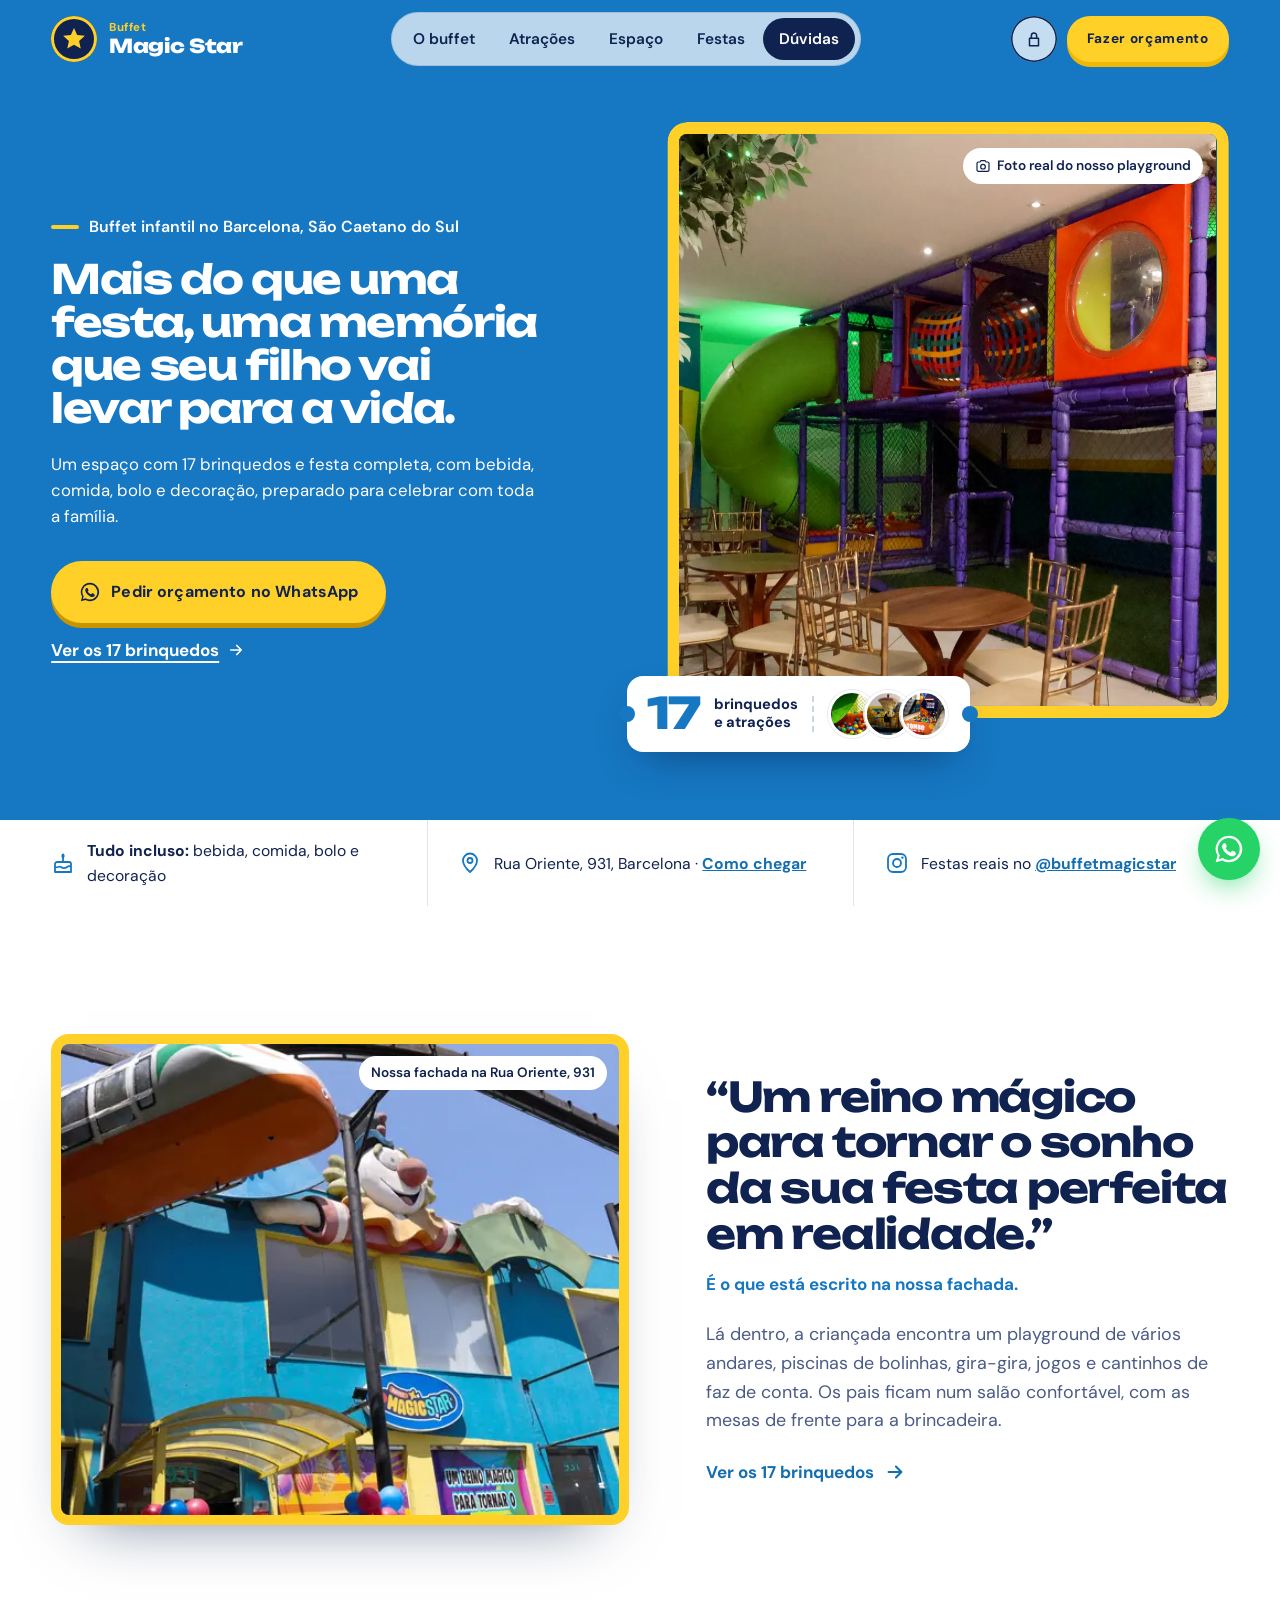
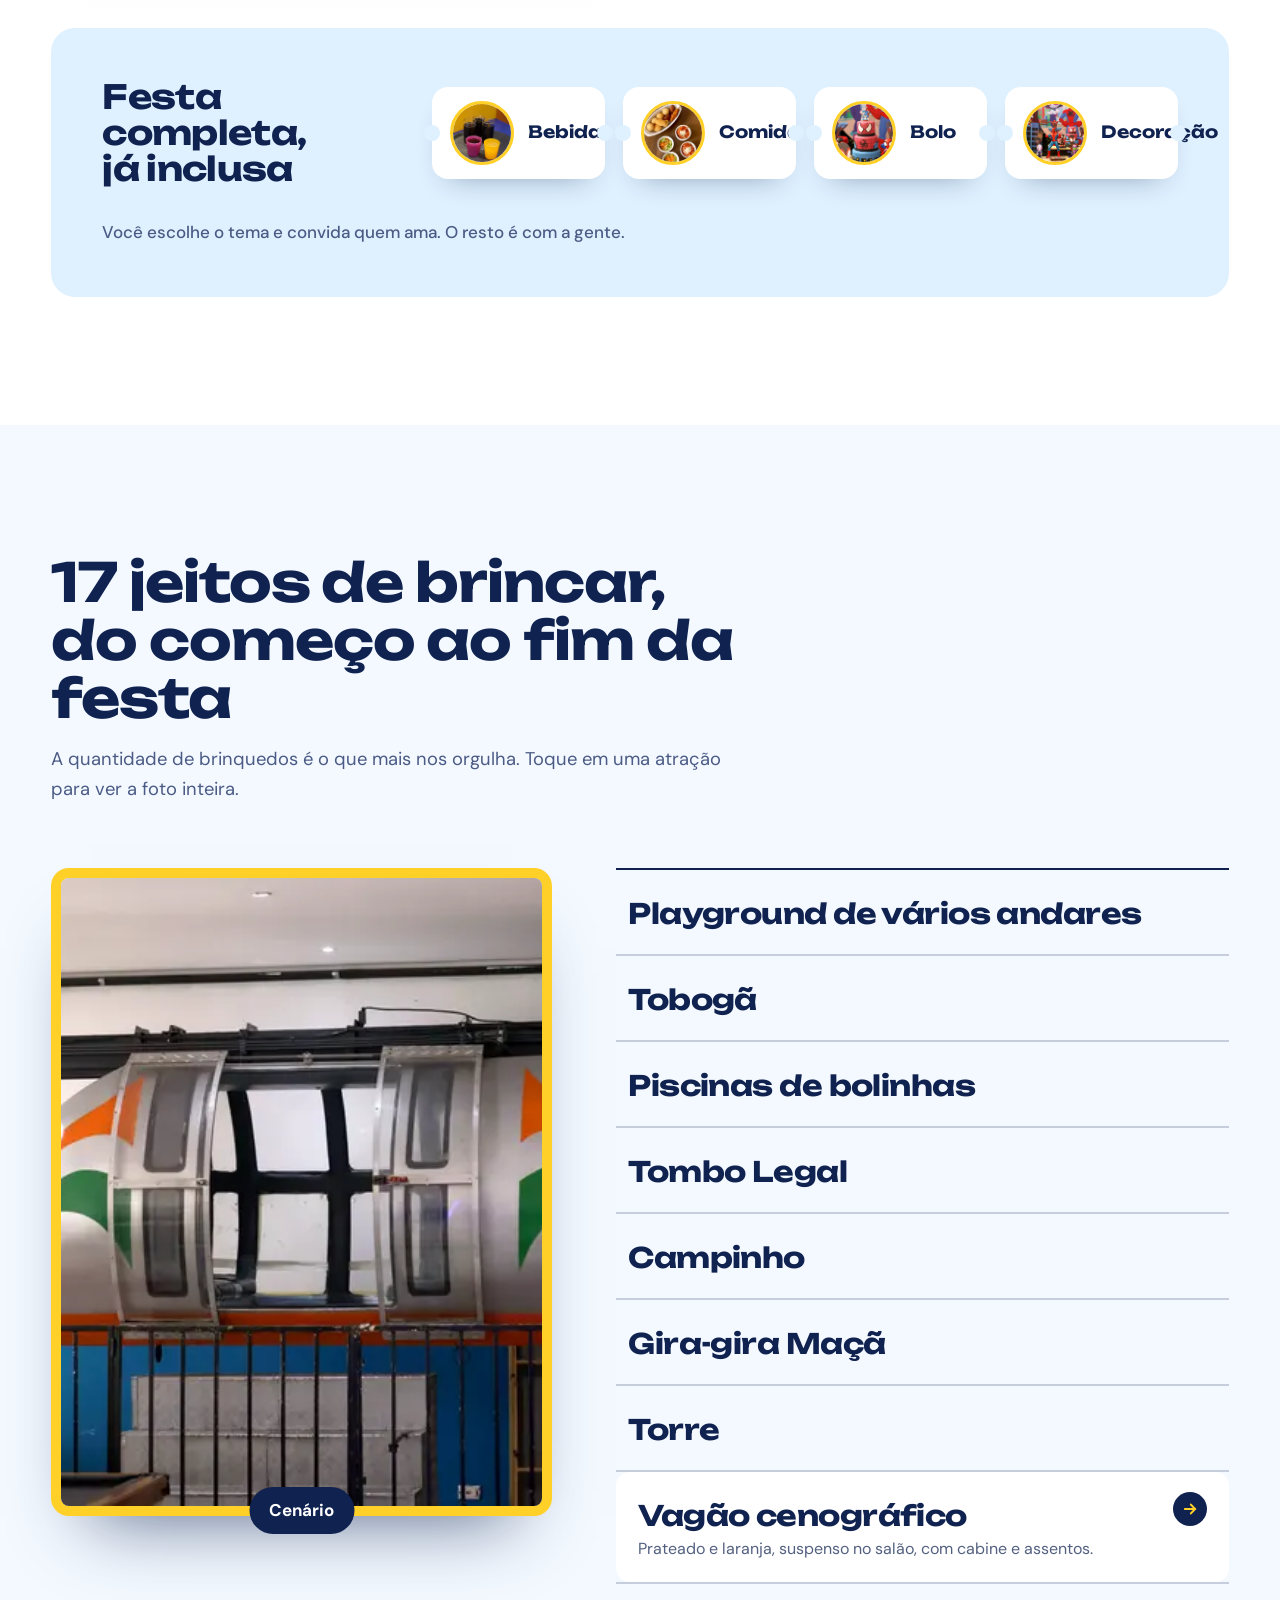
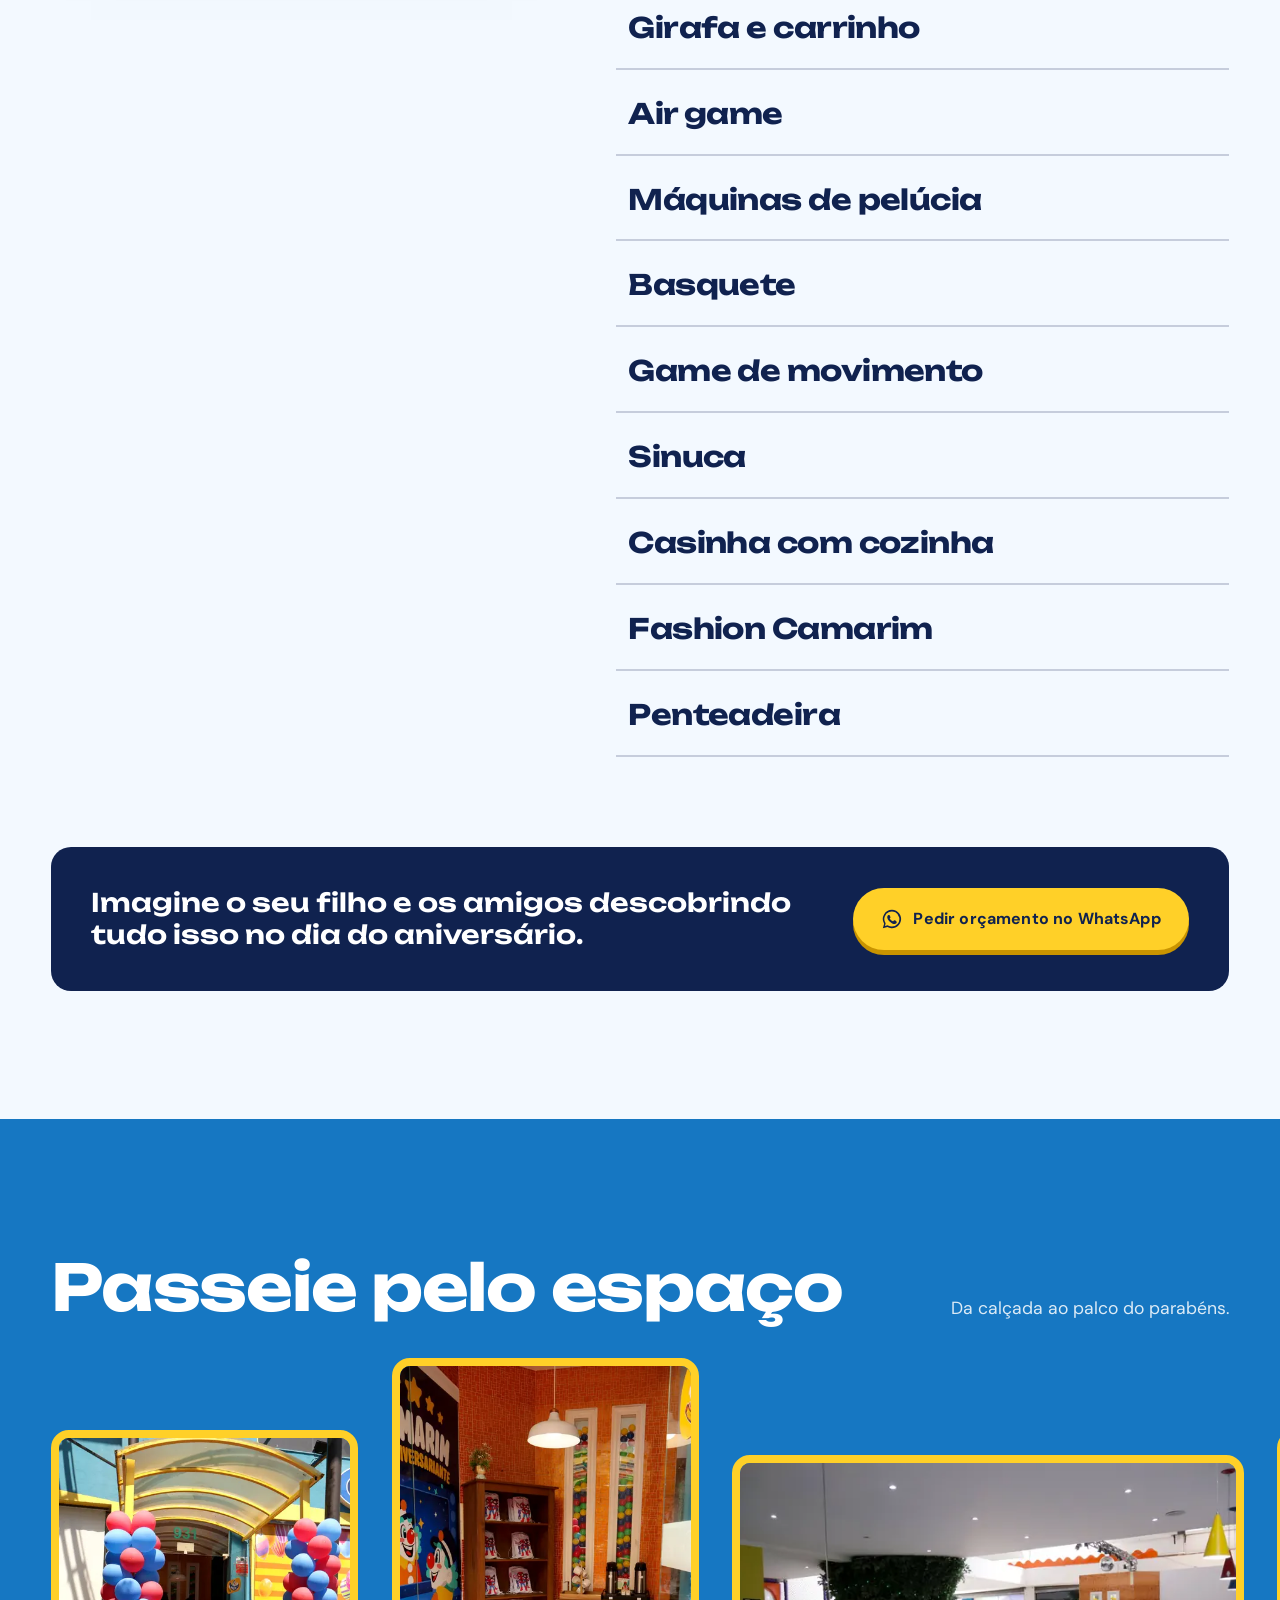
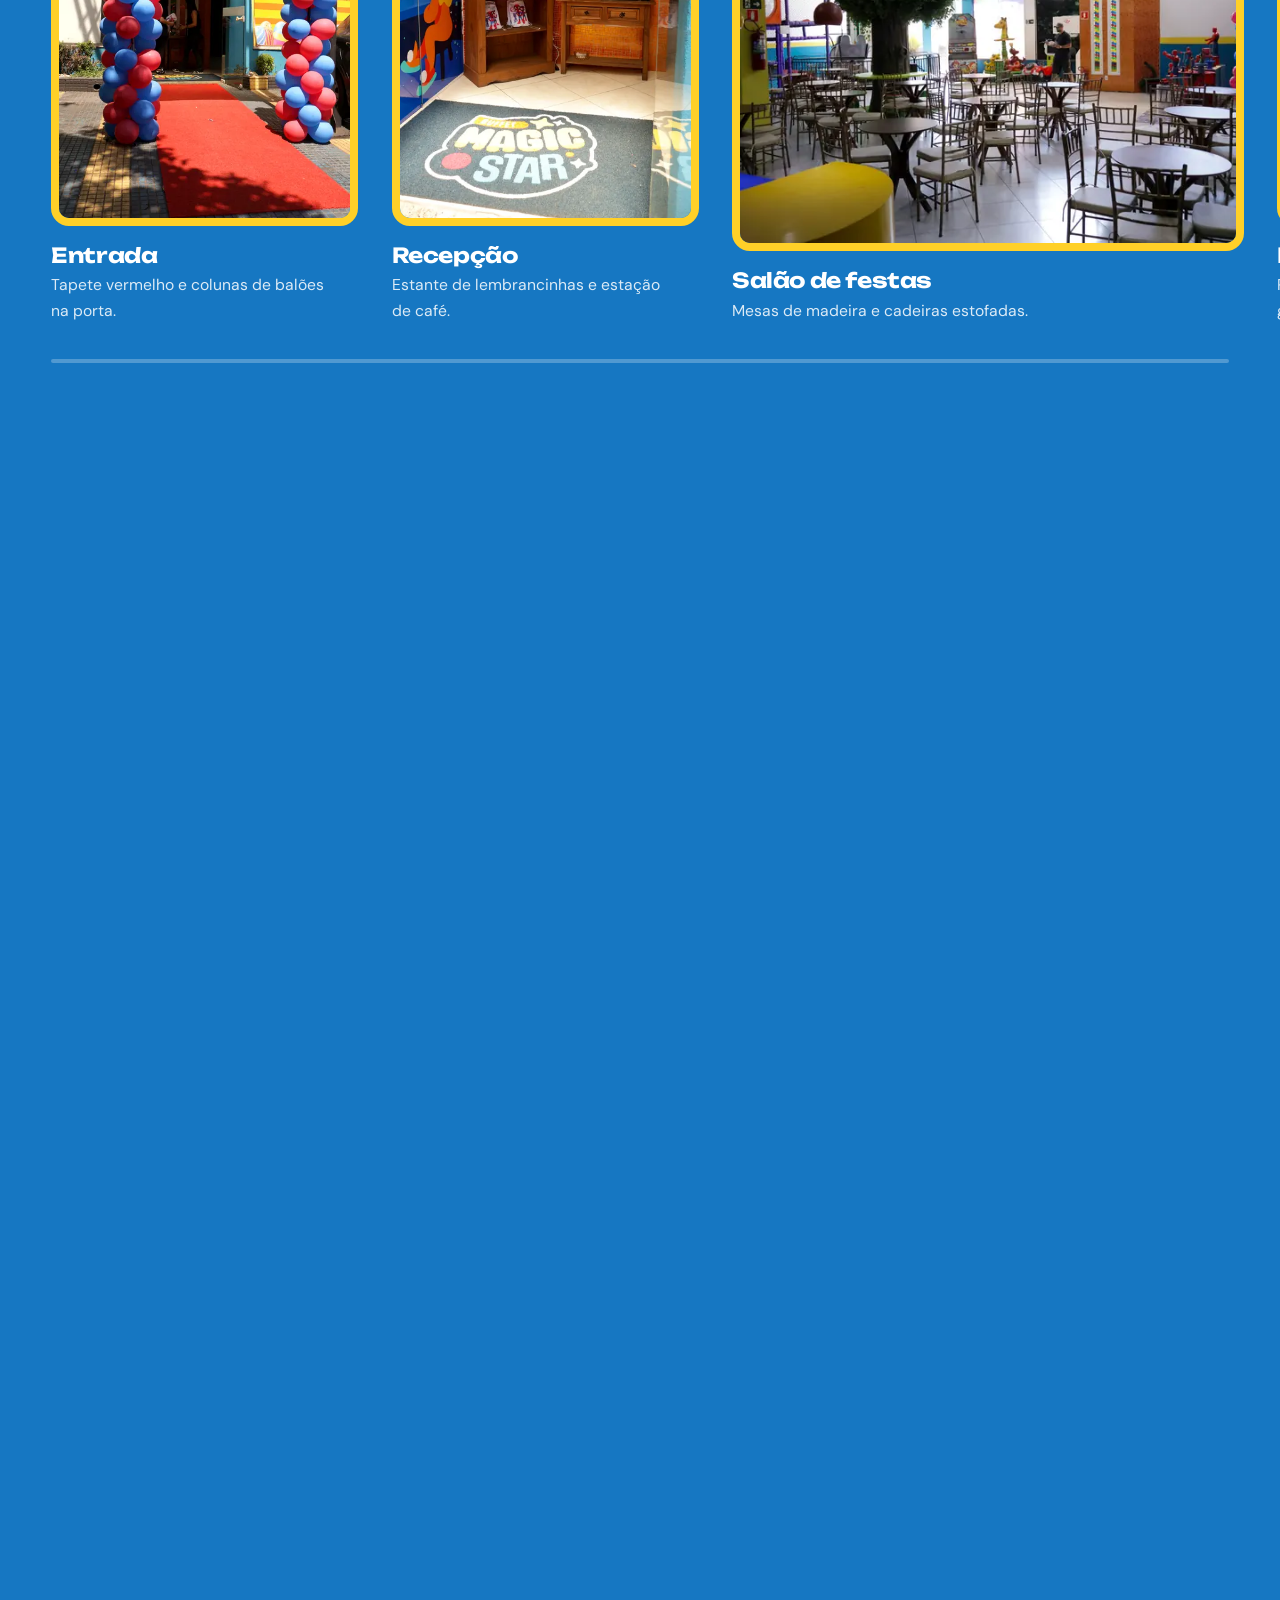
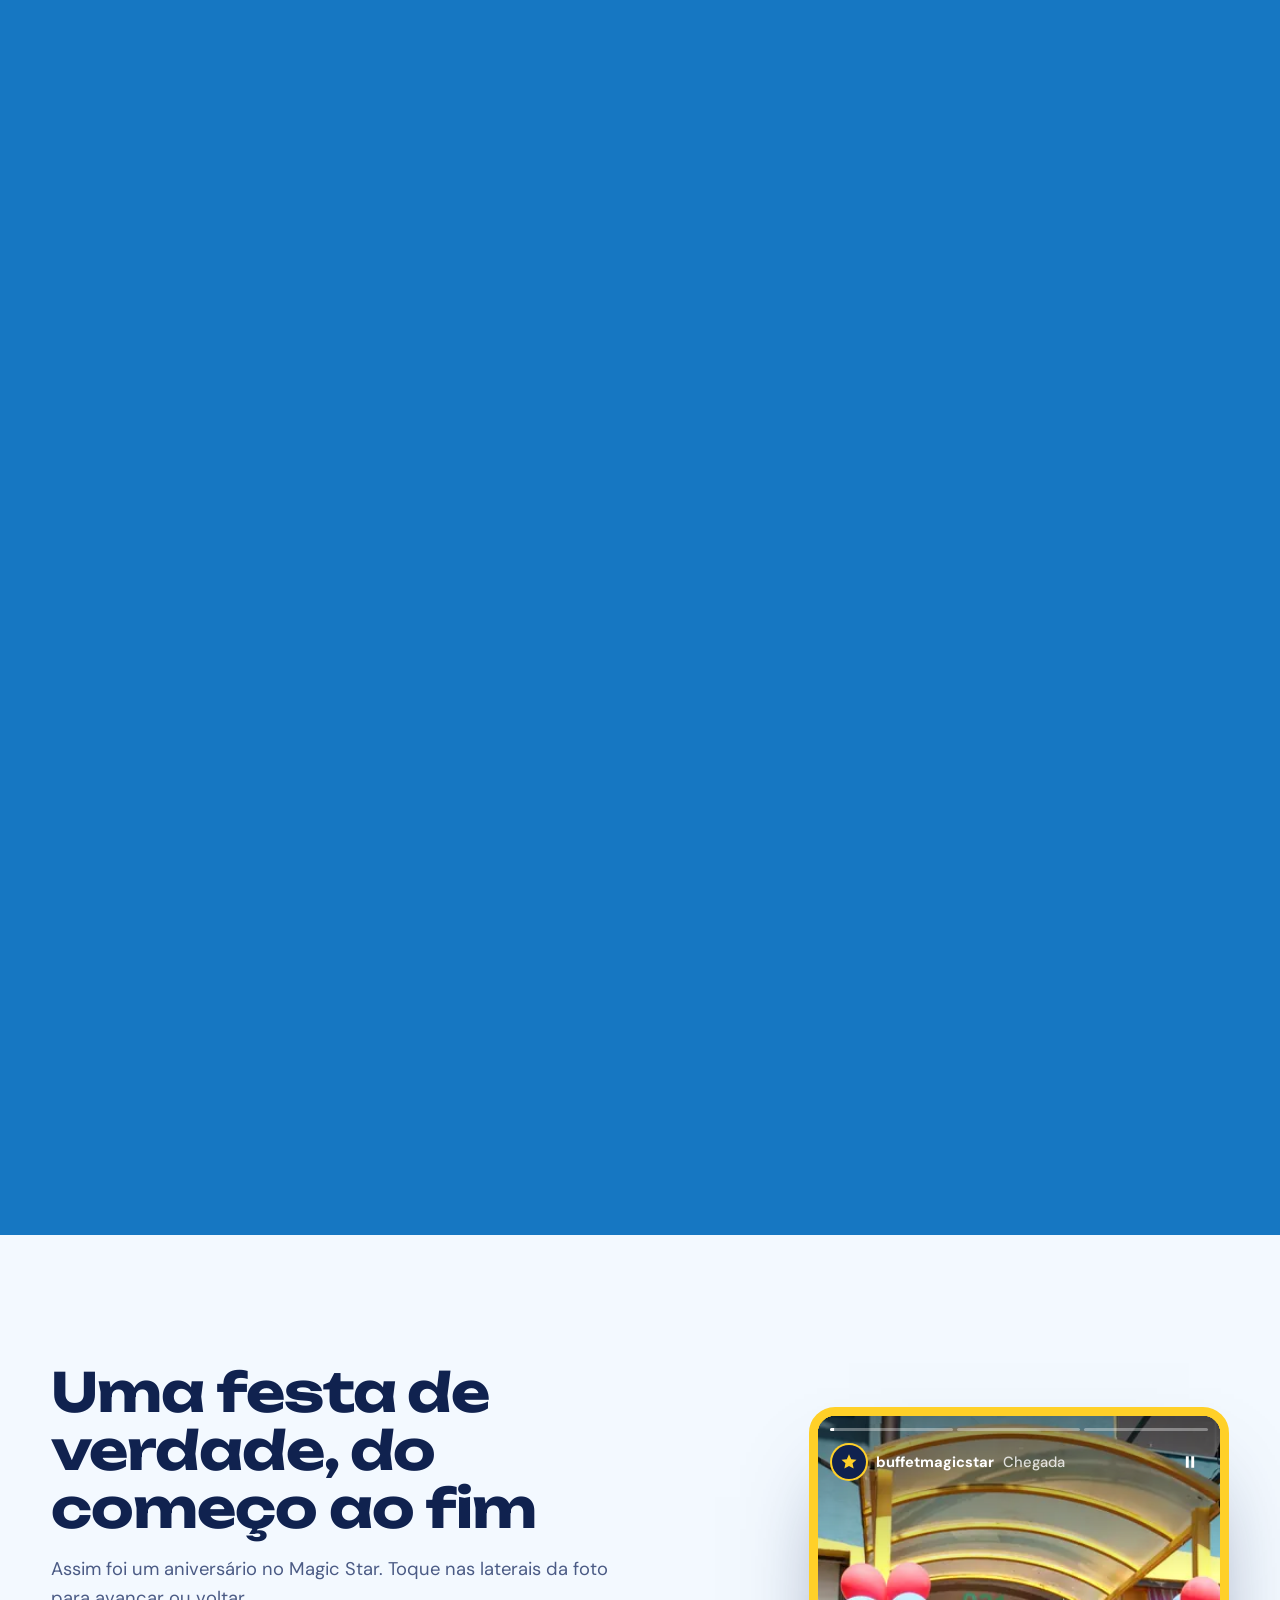
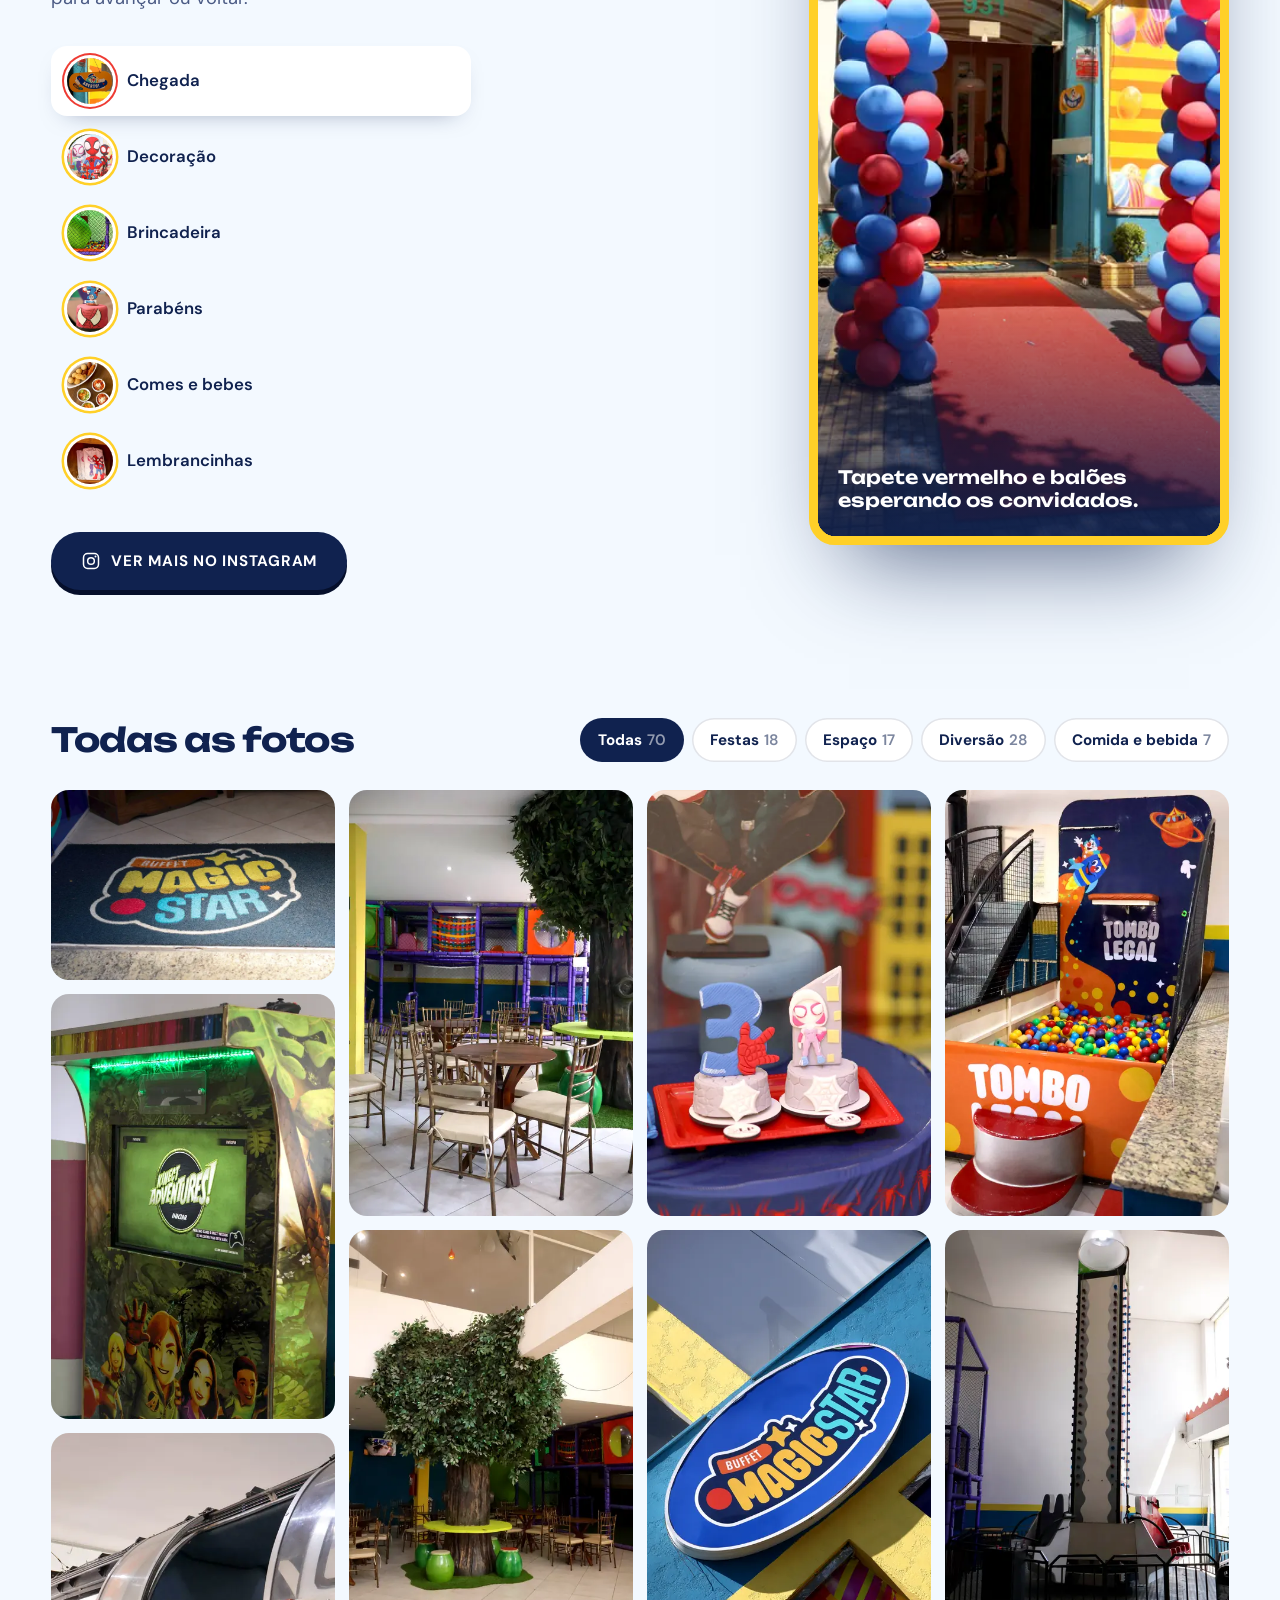
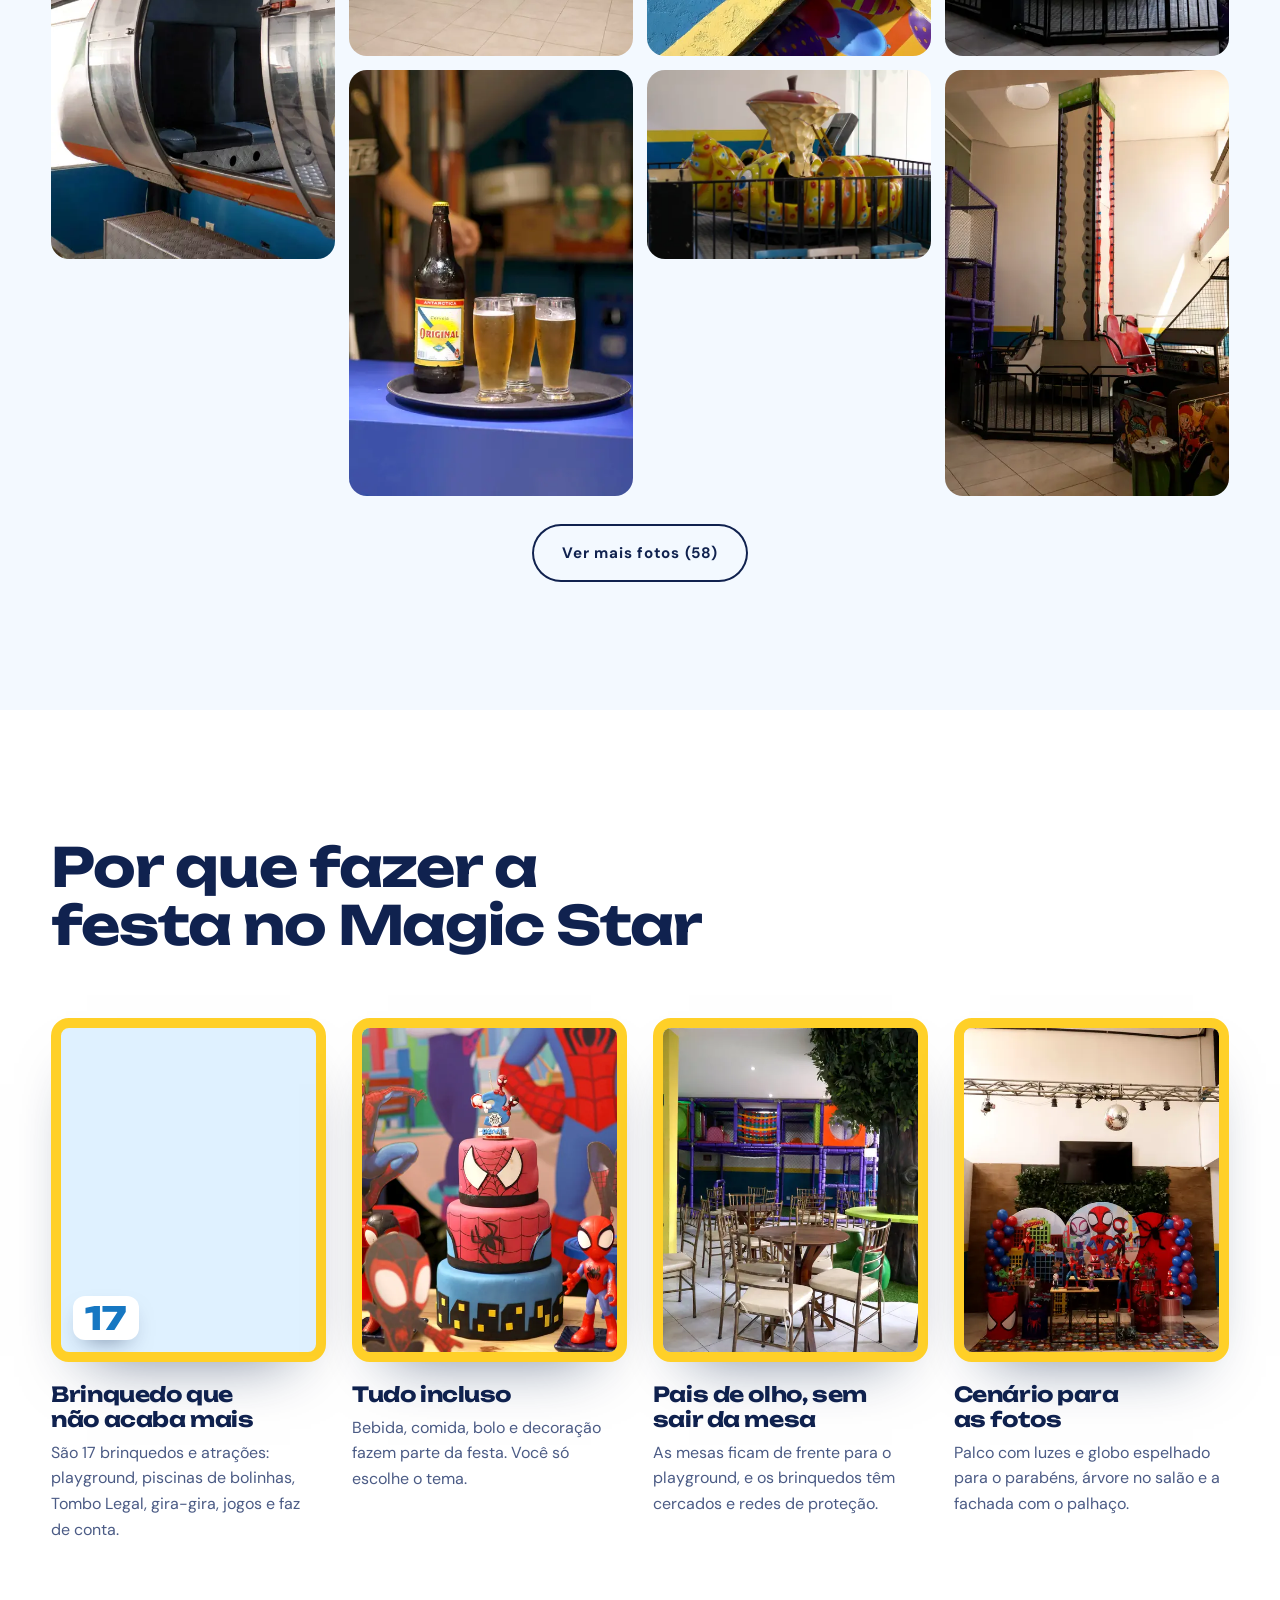
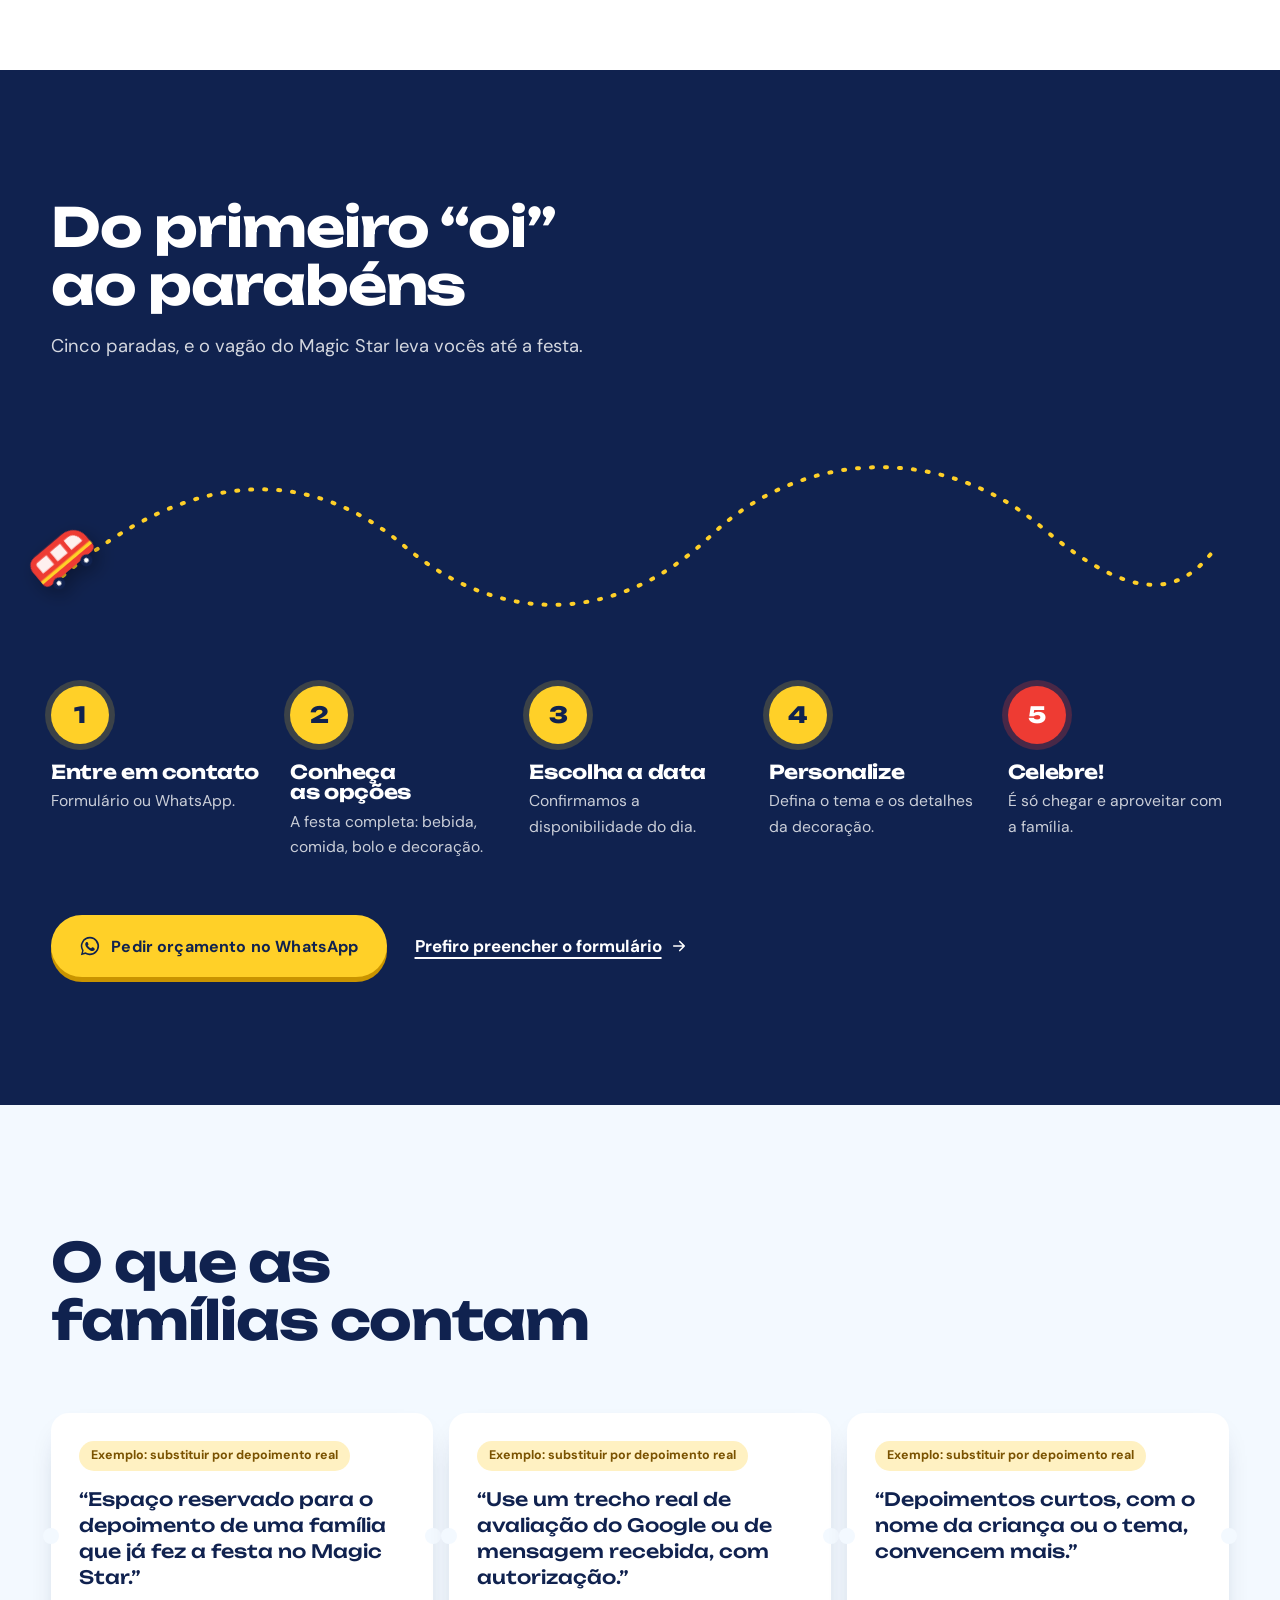
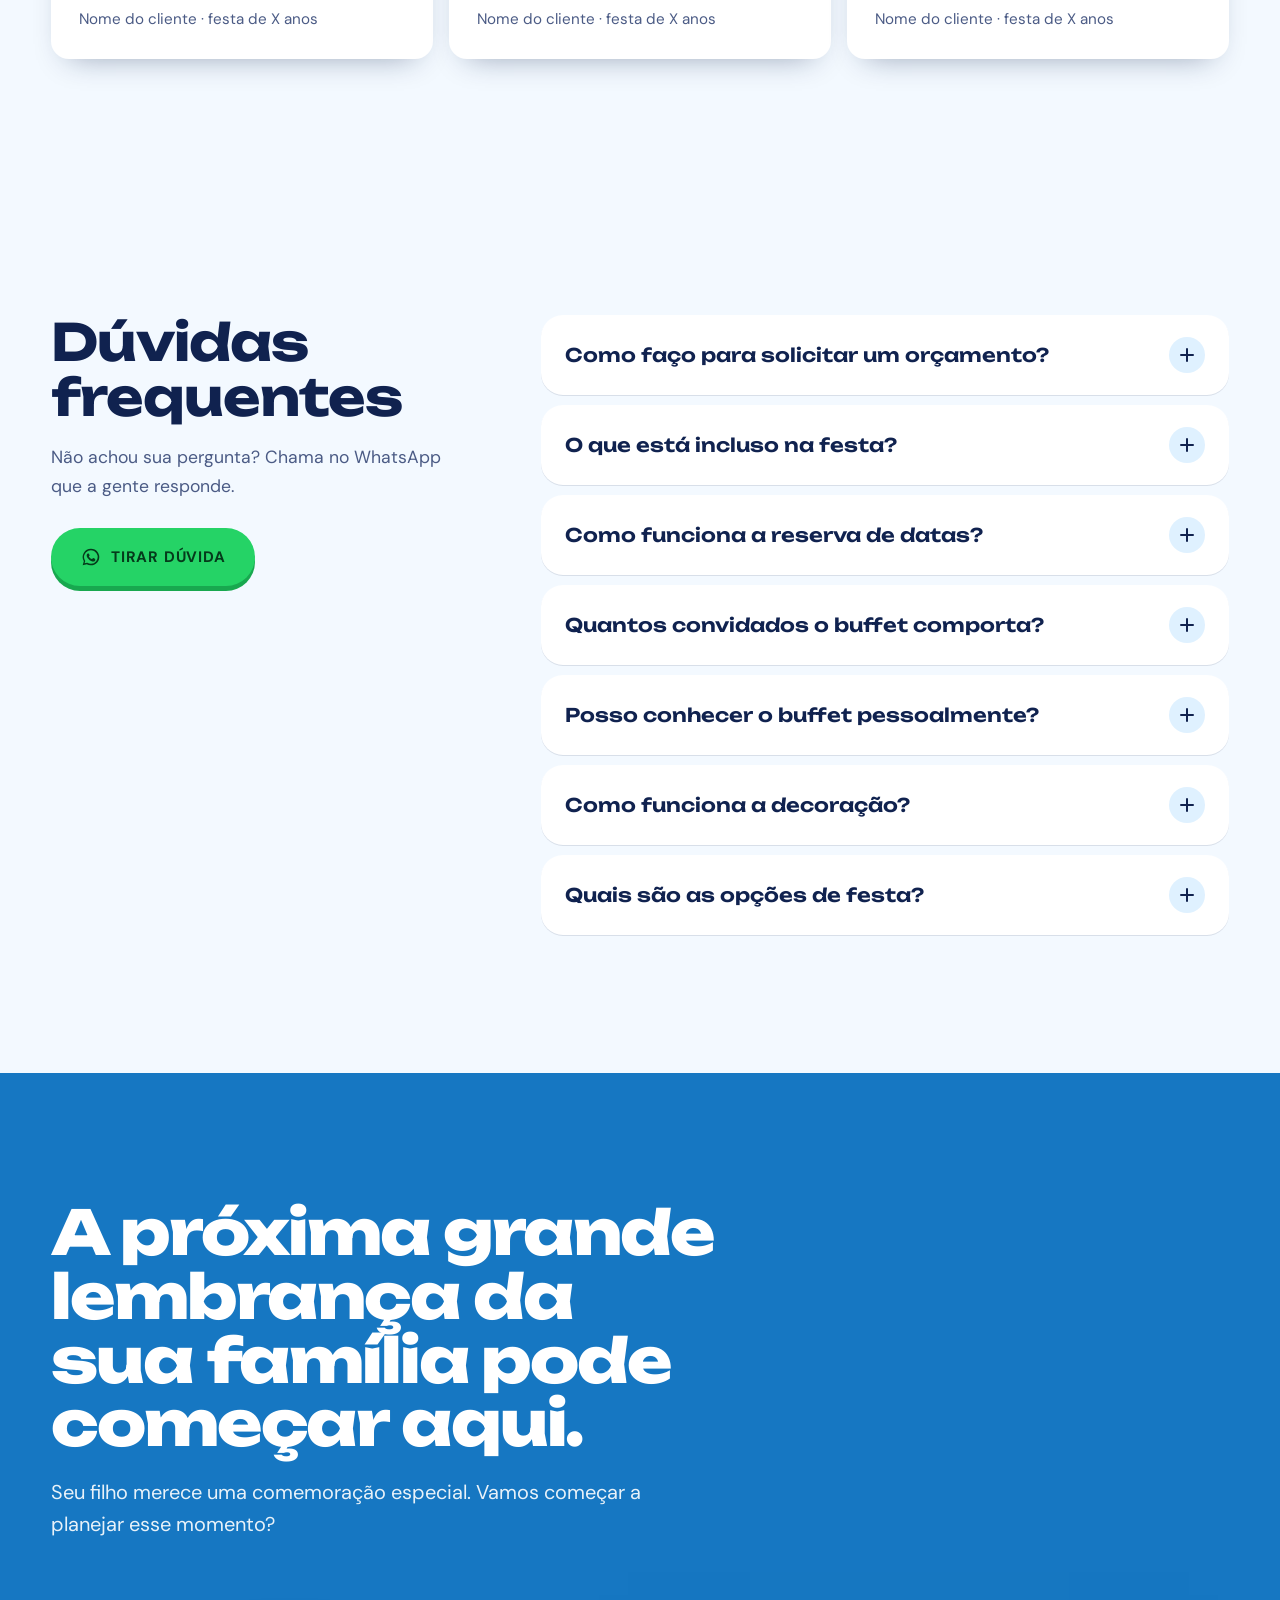
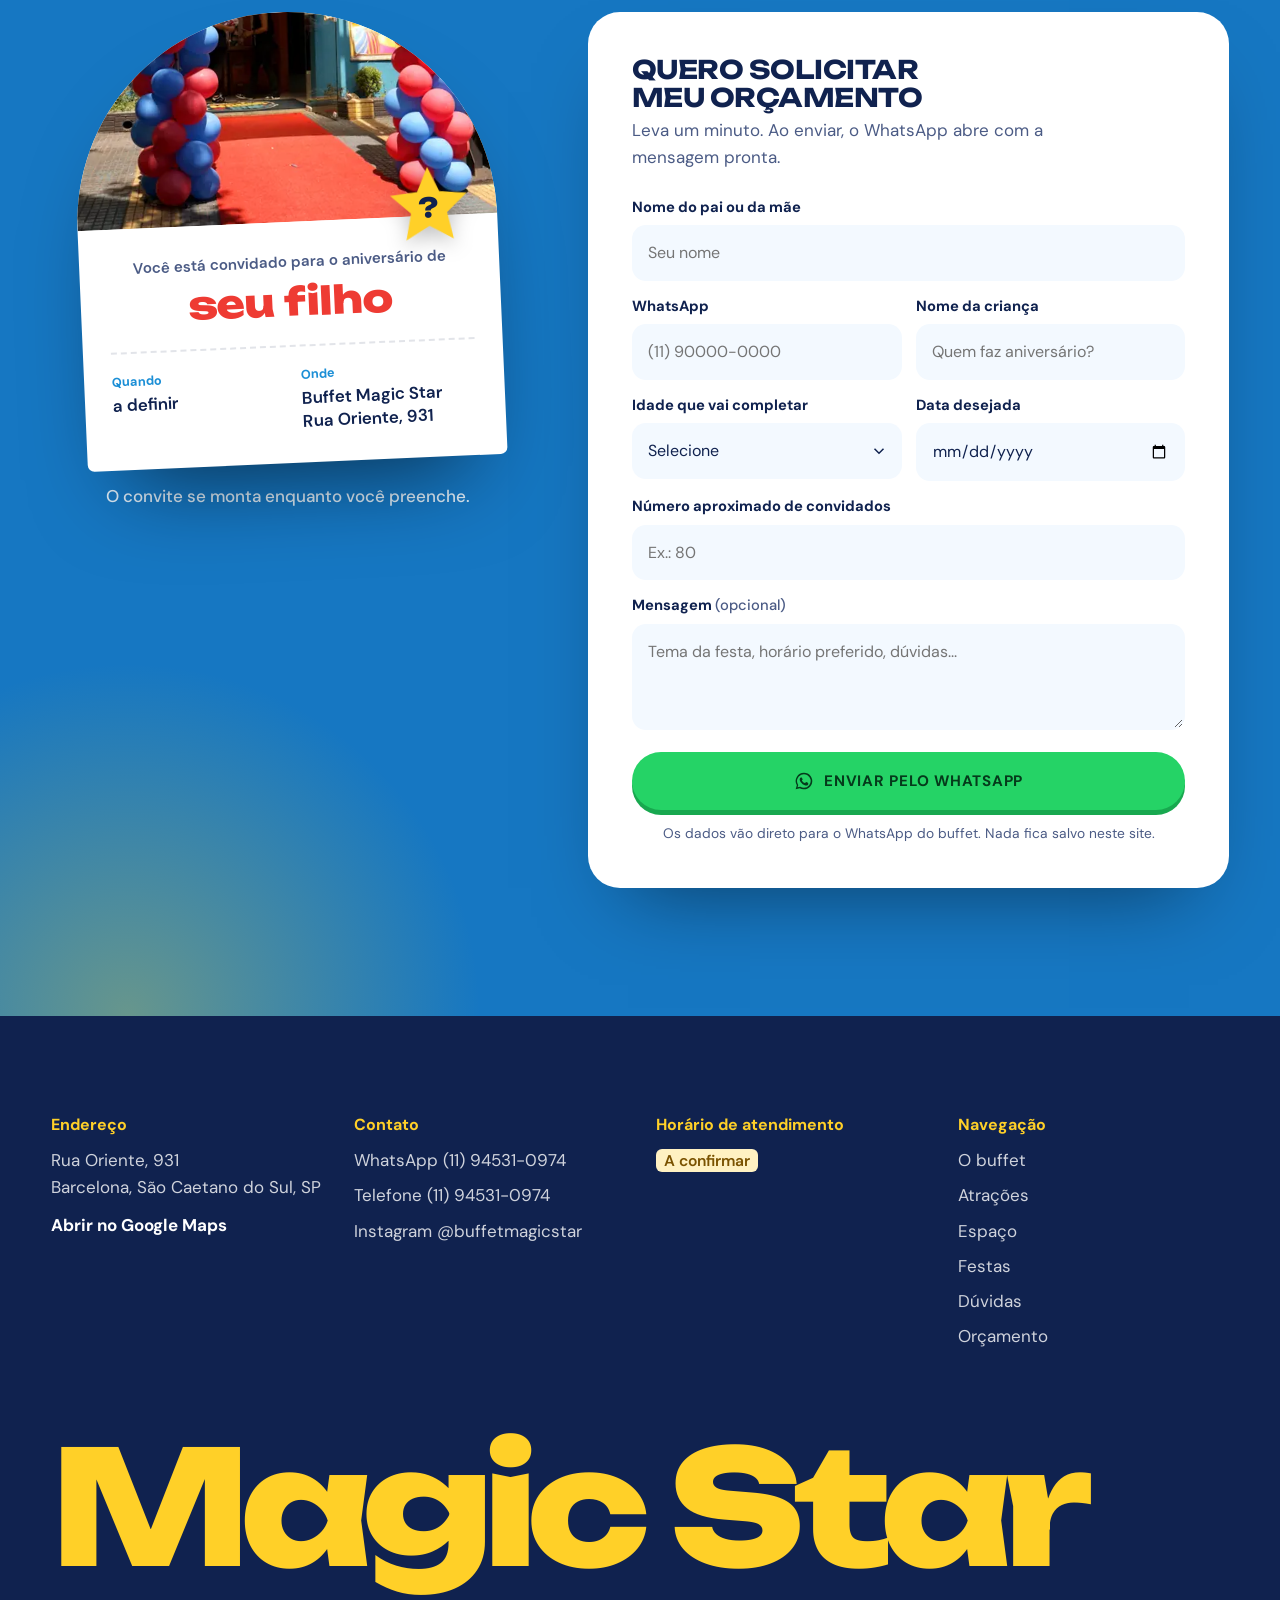
==== commit 495d4341: "Link compartilhado abre no topo e prévia com foto no WhatsApp - Remove #seção do endereço ao carrega" ====
--- a/index.html
+++ b/index.html
@@ -3,11 +3,11 @@
 <head>
   <meta charset="utf-8">
   <meta name="viewport" content="width=device-width, initial-scale=1, viewport-fit=cover">
-  <!-- SEO: ao definir o domínio, troque https://www.buffetmagicstar.com.br em todo este <head> -->
+  <!-- SEO: ao definir o domínio, troque https://magic-star-lemon.vercel.app em todo este <head> -->
   <title>Buffet Infantil em São Caetano do Sul | Buffet Magic Star – Barcelona</title>
   <meta name="description" content="Buffet infantil no bairro Barcelona, em São Caetano do Sul. 17 brinquedos e atrações, playground de vários andares e festa completa com bebida, comida, bolo e decoração. Peça seu orçamento pelo WhatsApp.">
   <meta name="keywords" content="buffet infantil São Caetano do Sul, buffet infantil Barcelona, festa infantil São Caetano, buffet de aniversário infantil ABC, Buffet Magic Star, festa infantil com playground">
-  <link rel="canonical" href="https://www.buffetmagicstar.com.br/">
+  <link rel="canonical" href="https://magic-star-lemon.vercel.app/">
   <meta name="robots" content="index, follow, max-image-preview:large">
   <meta name="theme-color" content="#1c8fd6">
   <meta name="geo.region" content="BR-SP">
@@ -18,11 +18,11 @@
   <meta property="og:site_name" content="Buffet Magic Star">
   <meta property="og:title" content="Buffet Magic Star | Buffet infantil em São Caetano do Sul">
   <meta property="og:description" content="Mais do que uma festa, uma memória que seu filho vai levar para a vida. 17 brinquedos e festa completa com bebida, comida, bolo e decoração.">
-  <meta property="og:url" content="https://www.buffetmagicstar.com.br/">
-  <meta property="og:image" content="https://www.buffetmagicstar.com.br/assets/og-image.jpg">
+  <meta property="og:url" content="https://magic-star-lemon.vercel.app/">
+  <meta property="og:image" content="https://magic-star-lemon.vercel.app/assets/og-image.jpg">
   <meta property="og:image:width" content="1200">
   <meta property="og:image:height" content="630">
-  <meta property="og:image:alt" content="Salão do Buffet Magic Star com mesas e playground de vários andares">
+  <meta property="og:image:alt" content="Buffet Magic Star: playground com tobogã e 17 brinquedos em São Caetano do Sul">
   <meta name="twitter:card" content="summary_large_image">
 
   <link rel="icon" href="assets/favicon.svg" type="image/svg+xml">
@@ -41,11 +41,11 @@
     "@graph": [
       {
         "@type": ["LocalBusiness", "EventVenue"],
-        "@id": "https://www.buffetmagicstar.com.br/#buffet",
+        "@id": "https://magic-star-lemon.vercel.app/#buffet",
         "name": "Buffet Magic Star",
         "description": "Buffet infantil em São Caetano do Sul com 17 brinquedos e atrações, playground de vários andares e festa completa com bebida, comida, bolo e decoração.",
-        "url": "https://www.buffetmagicstar.com.br/",
-        "image": ["https://www.buffetmagicstar.com.br/assets/og-image.jpg"],
+        "url": "https://magic-star-lemon.vercel.app/",
+        "image": ["https://magic-star-lemon.vercel.app/assets/og-image.jpg"],
         "telephone": "+55-11-94531-0974",
         "address": {
           "@type": "PostalAddress",
--- a/assets/css/style.css
+++ b/assets/css/style.css
@@ -281,7 +281,7 @@
 .chapters button { width: 100%; display: flex; align-items: center; gap: 14px; padding: 12px 16px; border: 0; border-radius: 16px; background: transparent; text-align: left; font-weight: 600; font-size: 1.05rem; transition: background 0.3s; }
 .chapters button:hover { background: #fff; }
 .chapters button[aria-current='true'] { background: #fff; box-shadow: 0 10px 24px -16px rgba(16, 34, 79, 0.5); }
-.chapters img { width: 46px; height: 46px; border-radius: 50%; object-fit: cover; box-shadow: 0 0 0 3px #fff, 0 0 0 5px var(--linha); }
+.chapters img { width: 46px; height: 46px; flex: none; border-radius: 50%; object-fit: cover; box-shadow: 0 0 0 3px #fff, 0 0 0 5.5px var(--sol); transition: box-shadow 0.3s; }
 .chapters button[aria-current='true'] img { box-shadow: 0 0 0 3px #fff, 0 0 0 5px var(--cereja); }
 
 .story { position: relative; aspect-ratio: 9 / 16; max-height: 82vh; width: 100%; border-radius: 26px; border: 9px solid var(--sol); overflow: hidden; background: var(--tinta); box-shadow: 0 50px 90px -40px rgba(16, 34, 79, 0.7); justify-self: center; user-select: none; -webkit-user-select: none; }
@@ -504,8 +504,8 @@
   .story { width: min(100%, 400px); max-height: none; order: 3; }
   .chapters { order: 2; display: flex; gap: 4px; margin: 4px calc(-1 * var(--gutter)) 0; padding: 4px var(--gutter); overflow-x: auto; scrollbar-width: none; max-width: none; }
   .chapters::-webkit-scrollbar { display: none; }
-  .chapters li { flex: 0 0 86px; }
-  .chapters button { flex-direction: column; padding: 8px 2px; font-size: 0.76rem; line-height: 1.2; gap: 6px; text-align: center; }
+  .chapters li { flex: 0 0 auto; min-width: 86px; }
+  .chapters button { flex-direction: column; padding: 8px 8px; font-size: 0.8rem; line-height: 1.2; gap: 8px; text-align: center; white-space: nowrap; }
   .chapters img { width: 56px; height: 56px; }
   .party .btn--ig { order: 4; justify-self: start; }
 
@@ -566,3 +566,4 @@
   .spaces__sticky { position: static; height: auto; padding-block: 100px; }
   .spaces__track { overflow-x: auto; transform: none !important; }
 }
+[tabindex="-1"]:focus { outline: none; }
